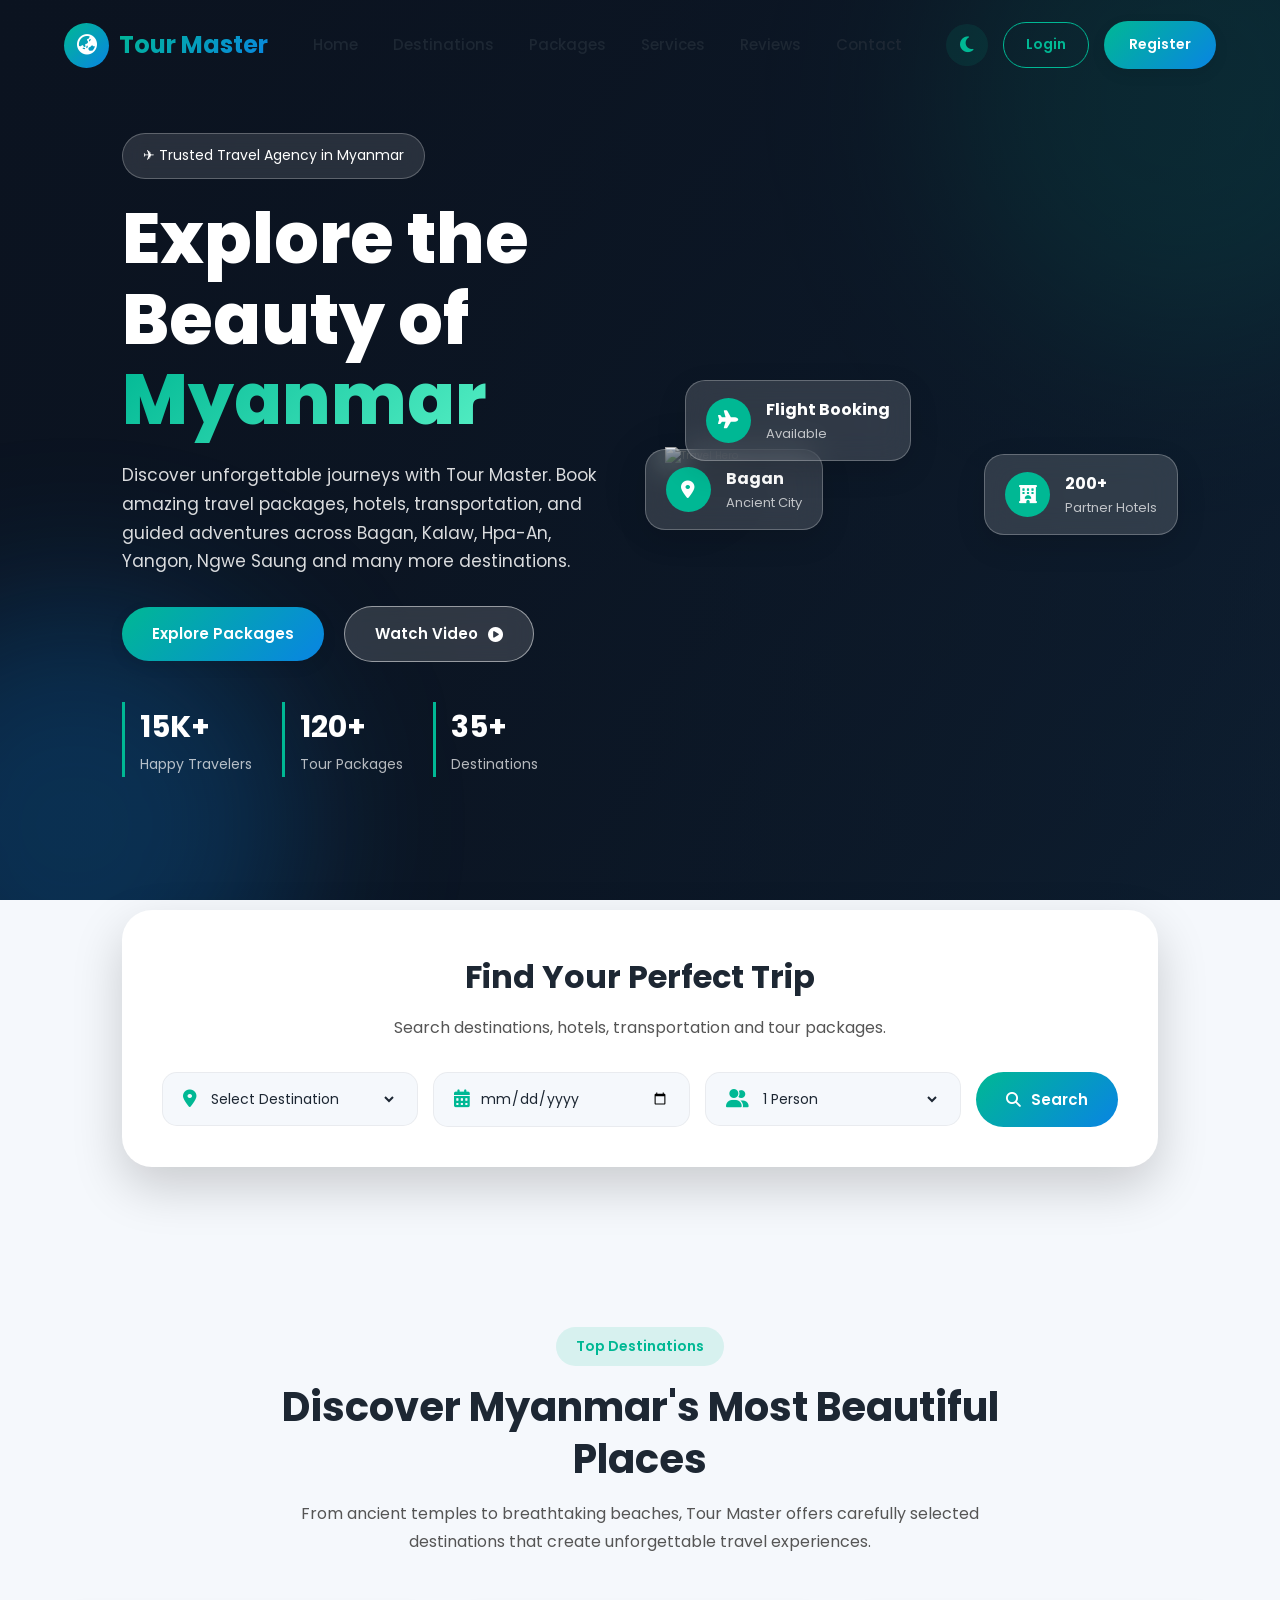
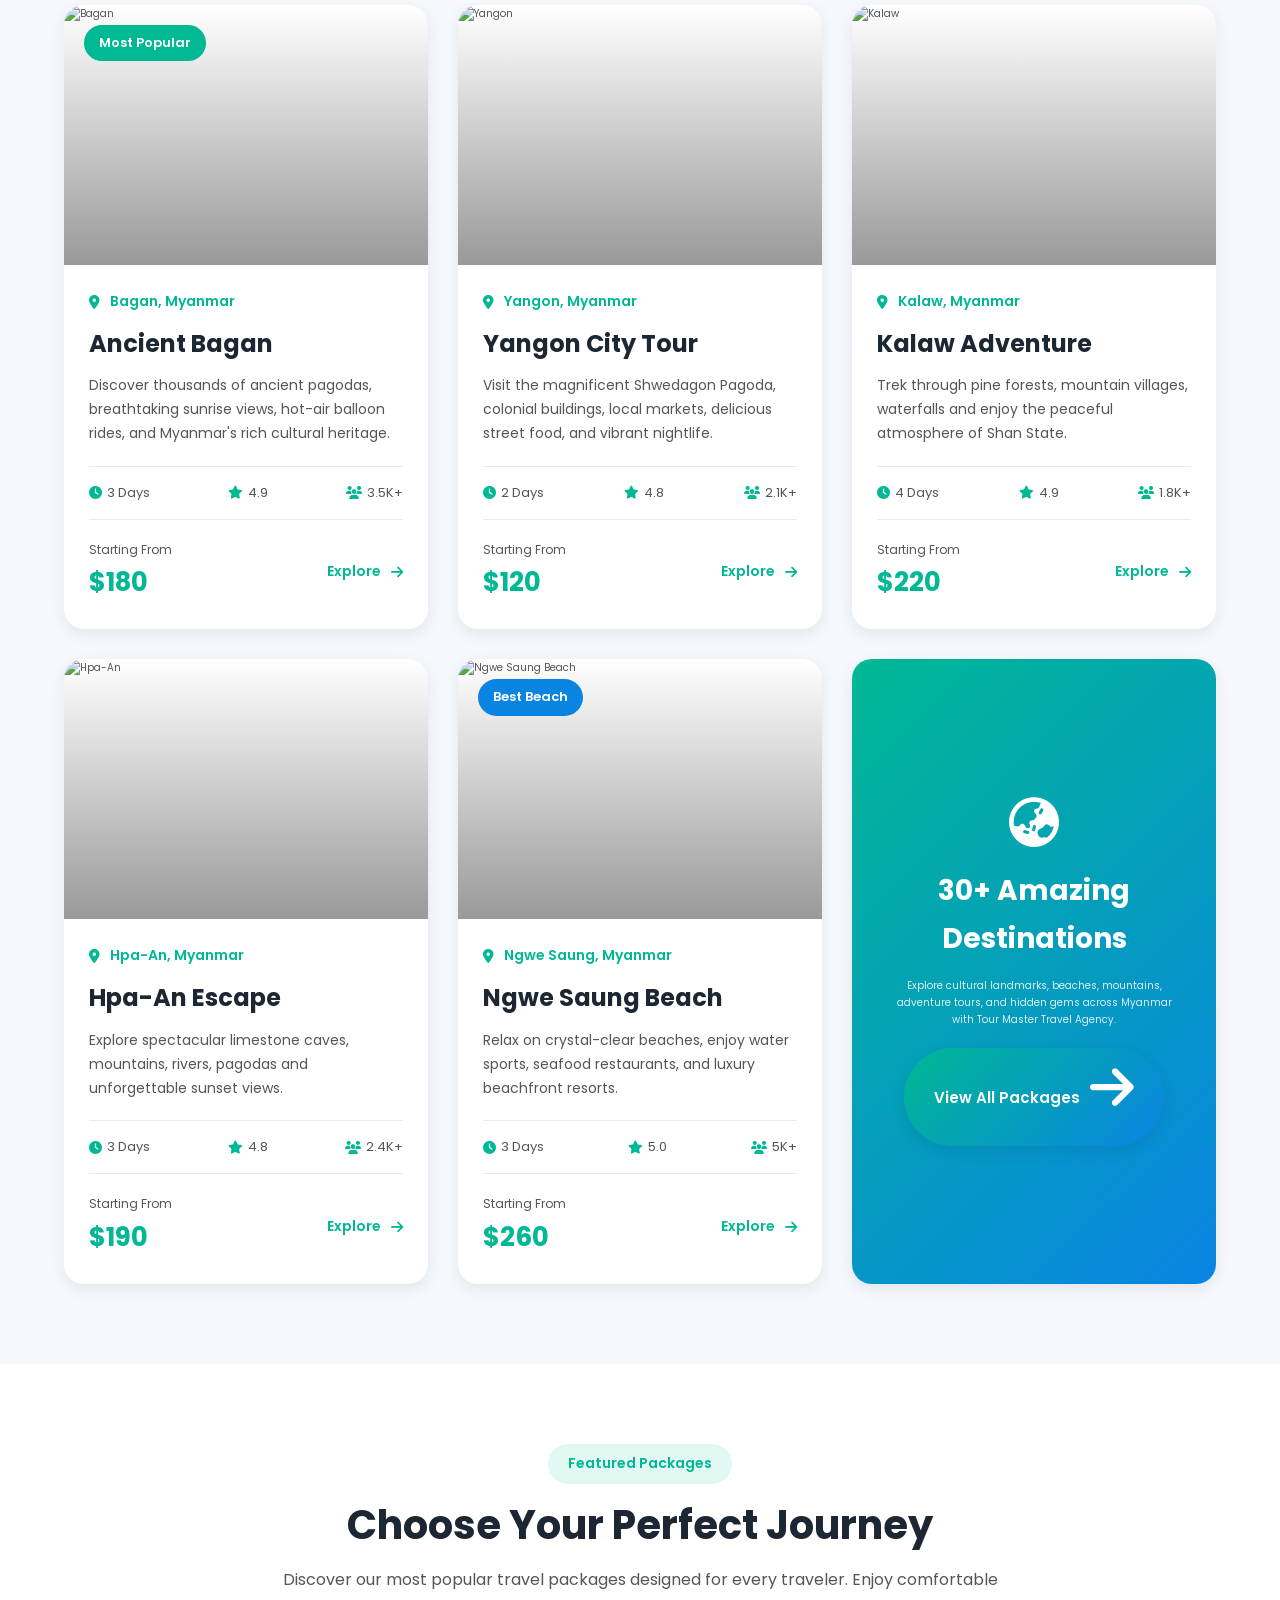
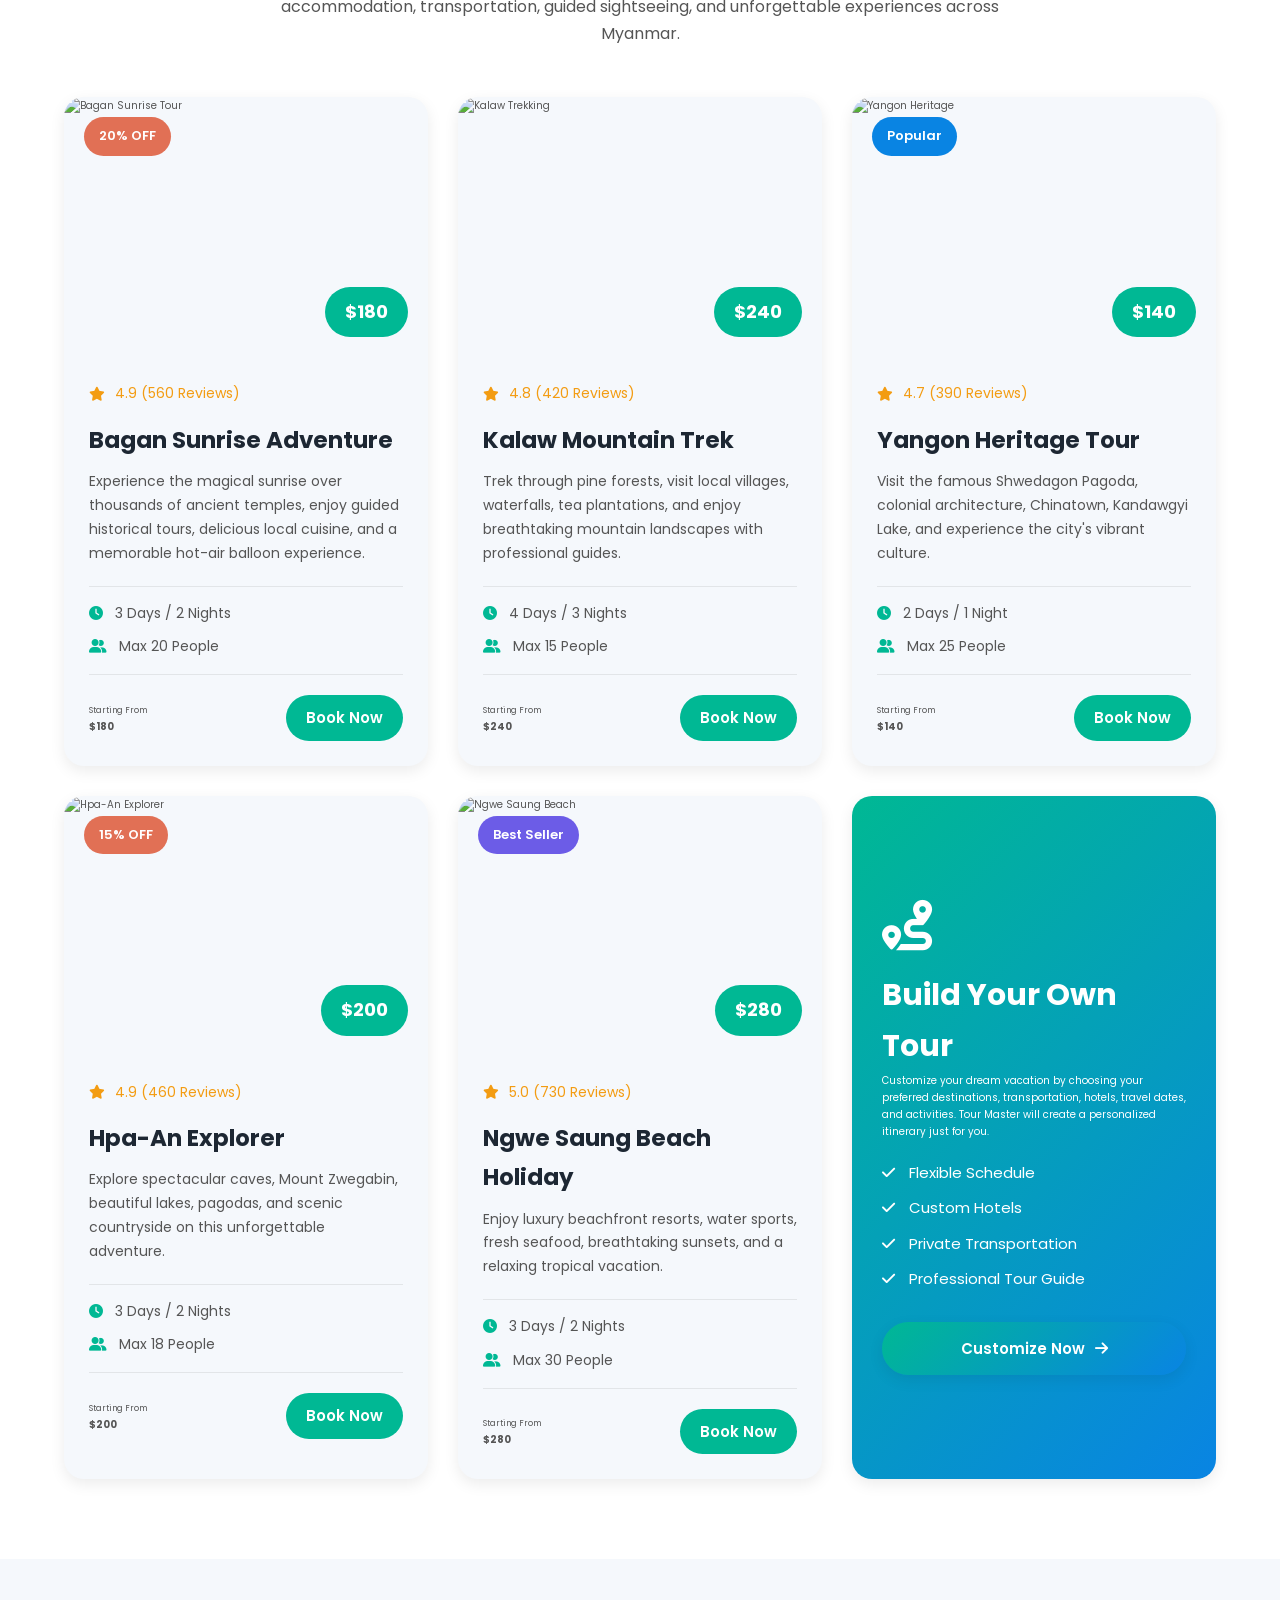
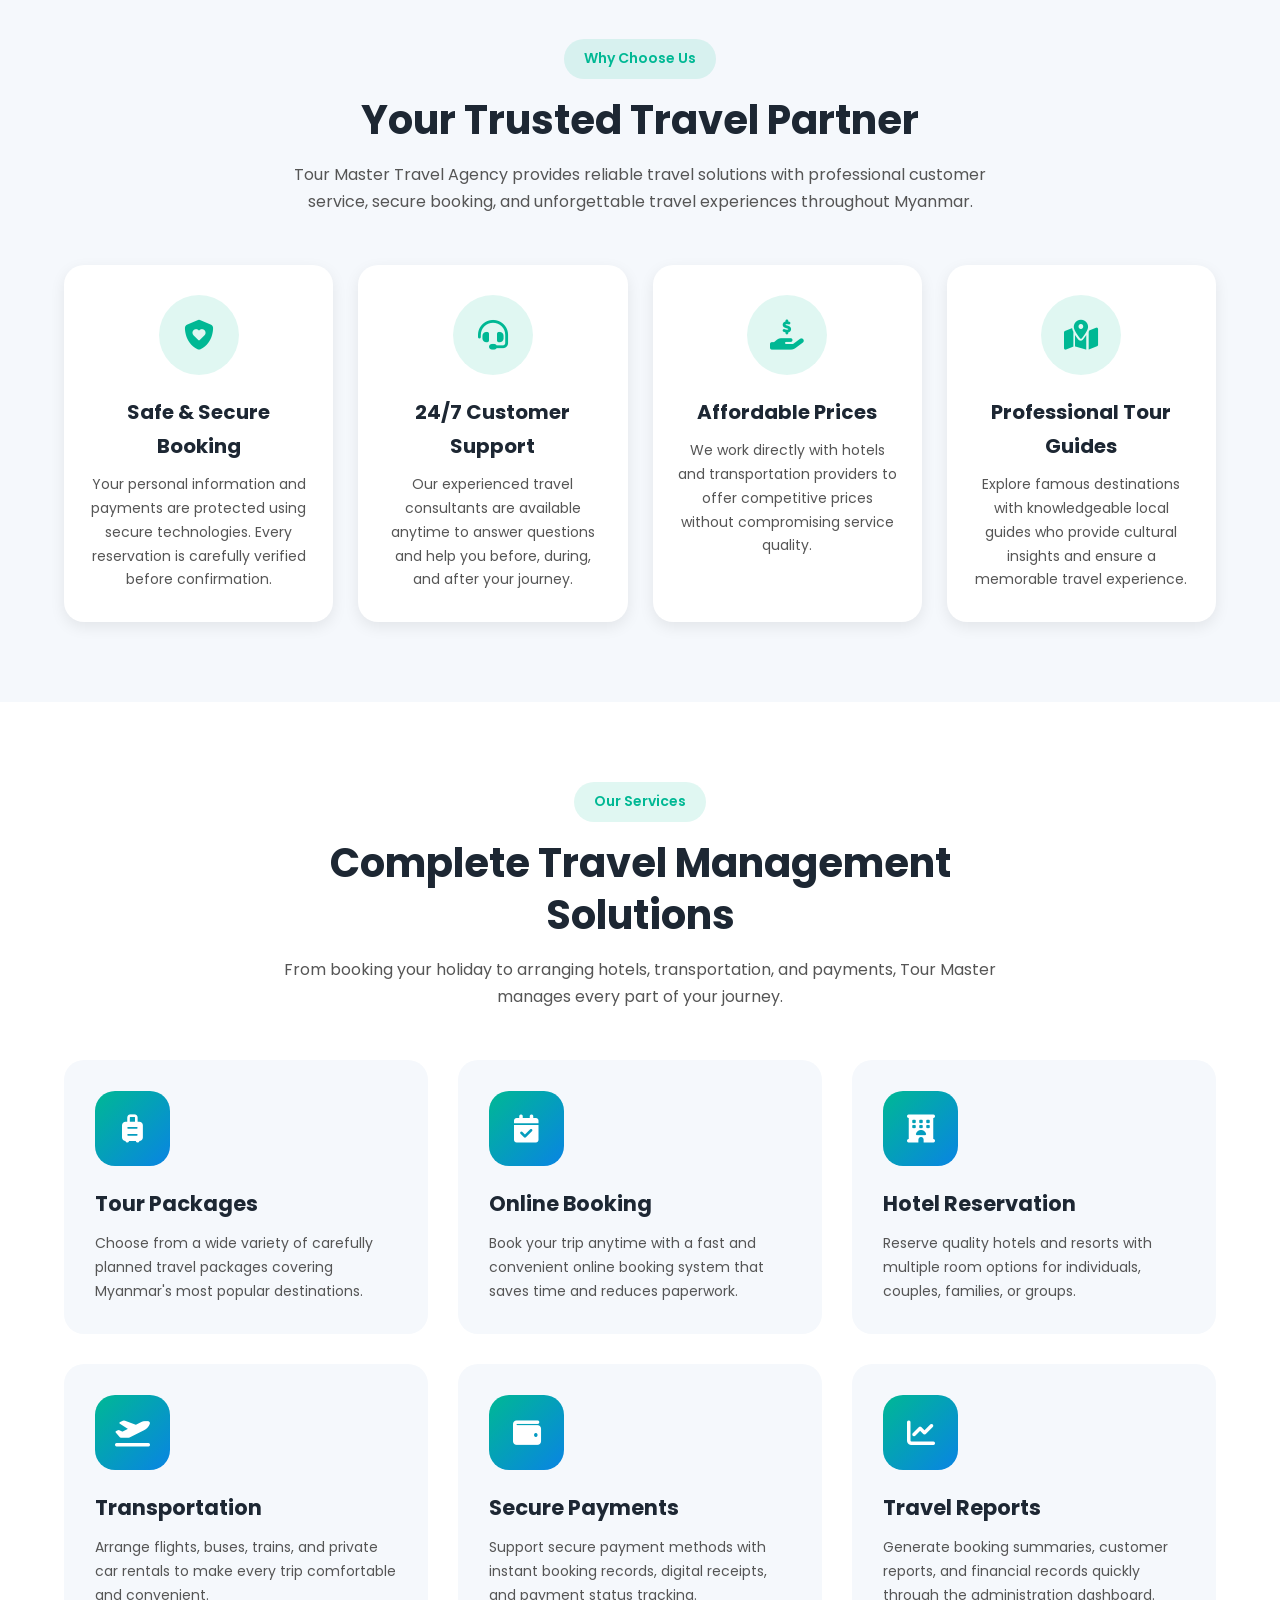
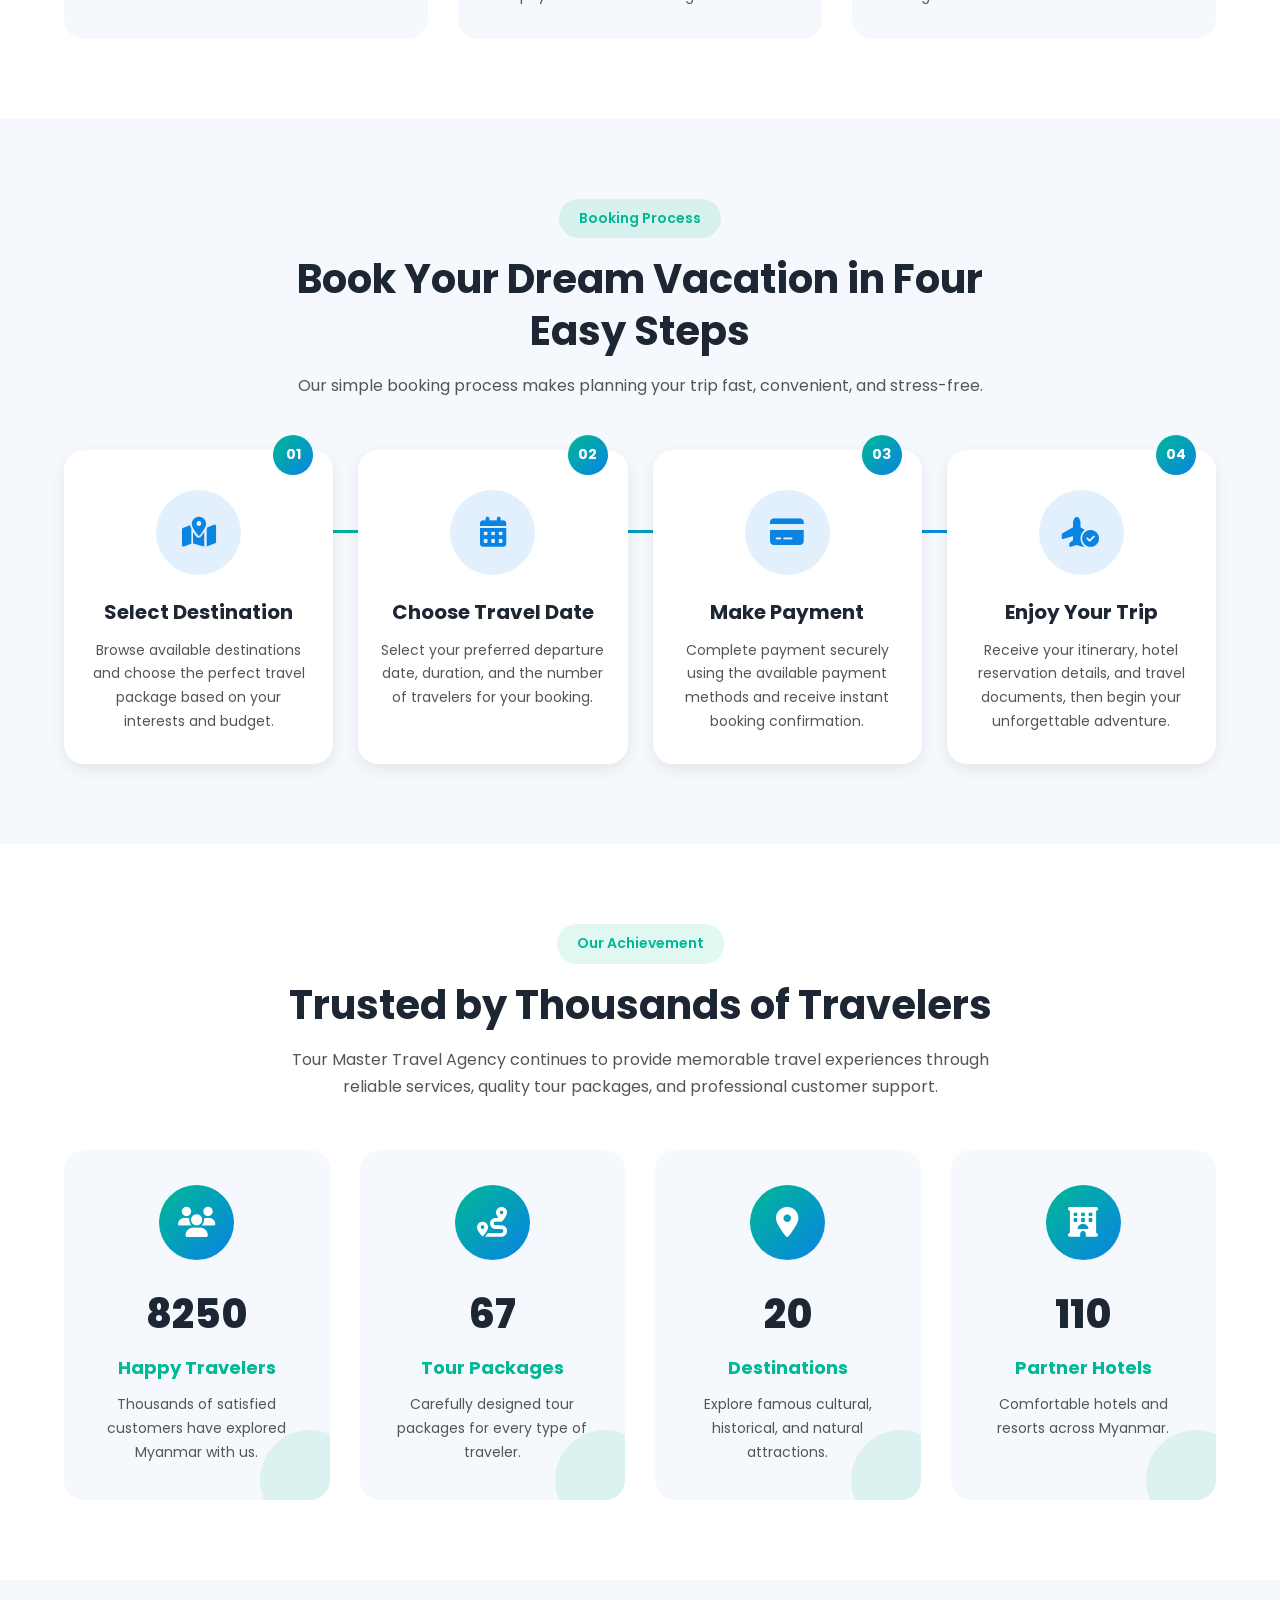
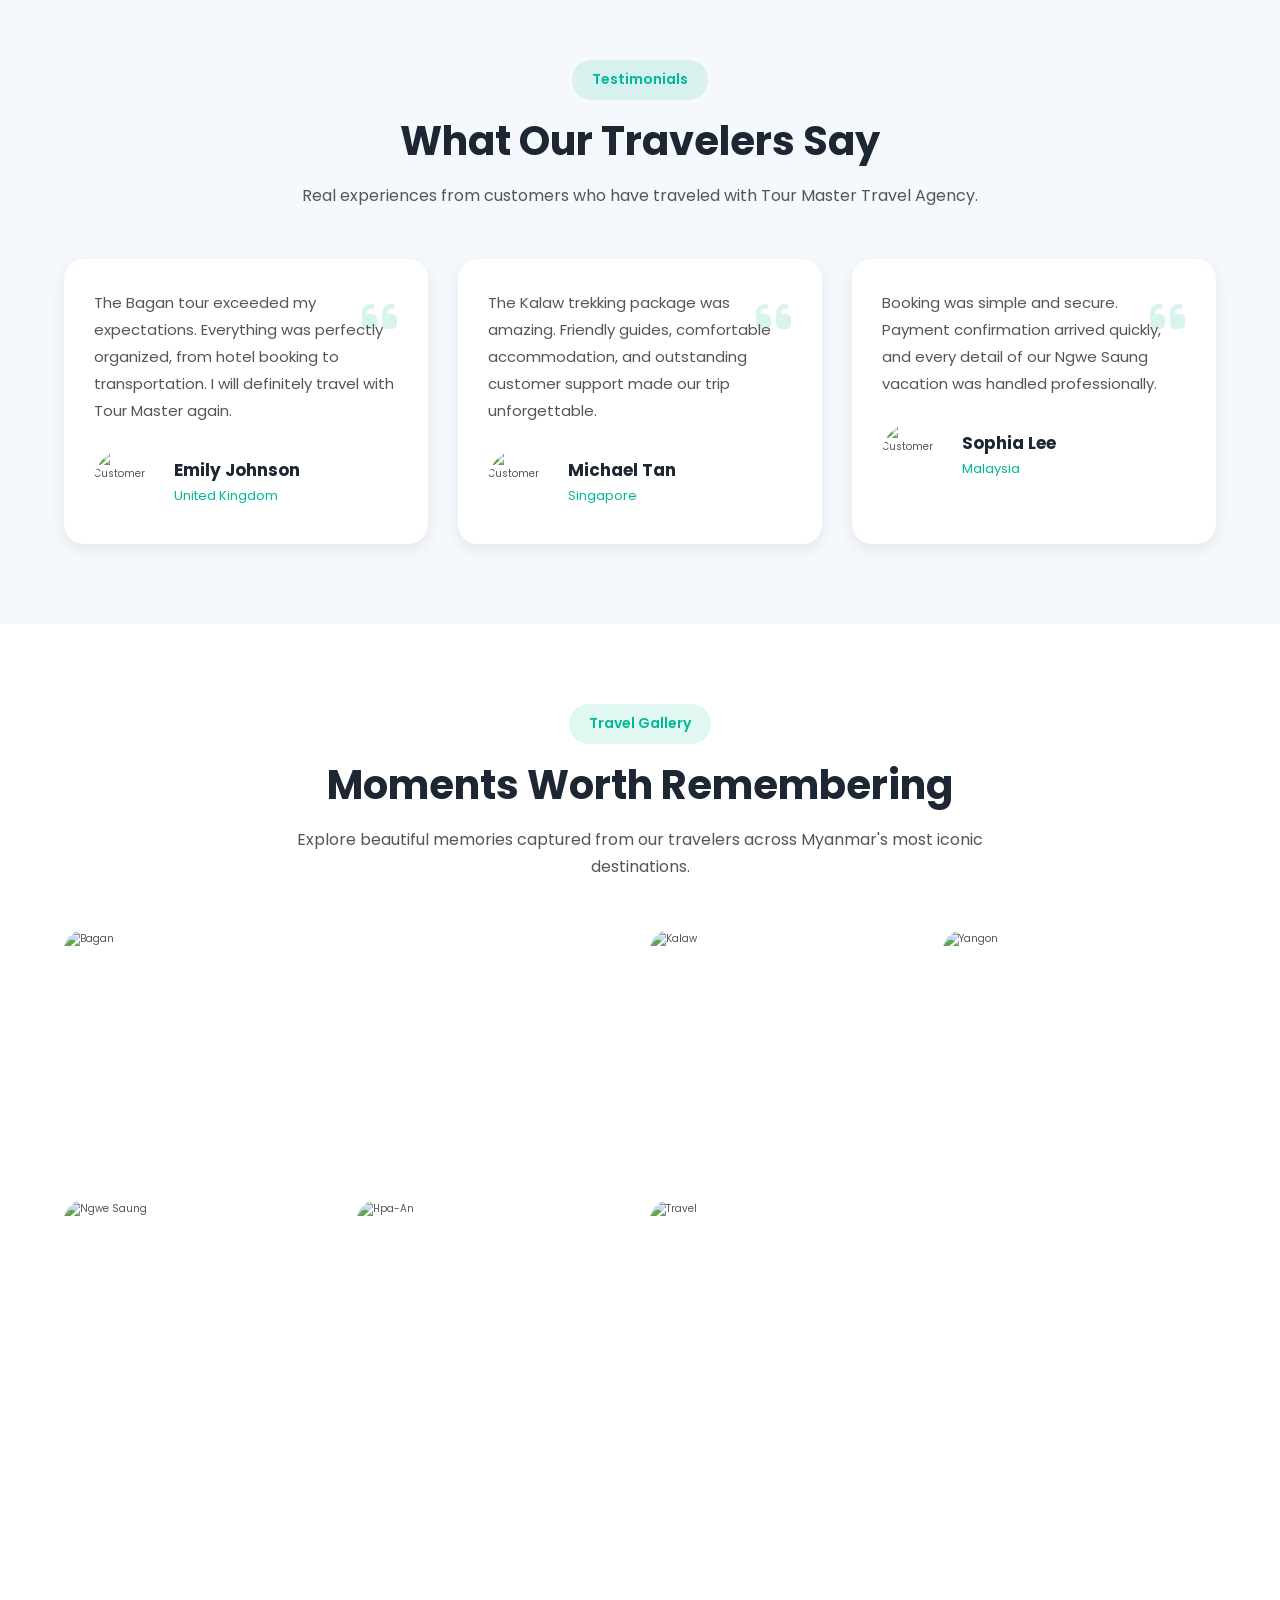
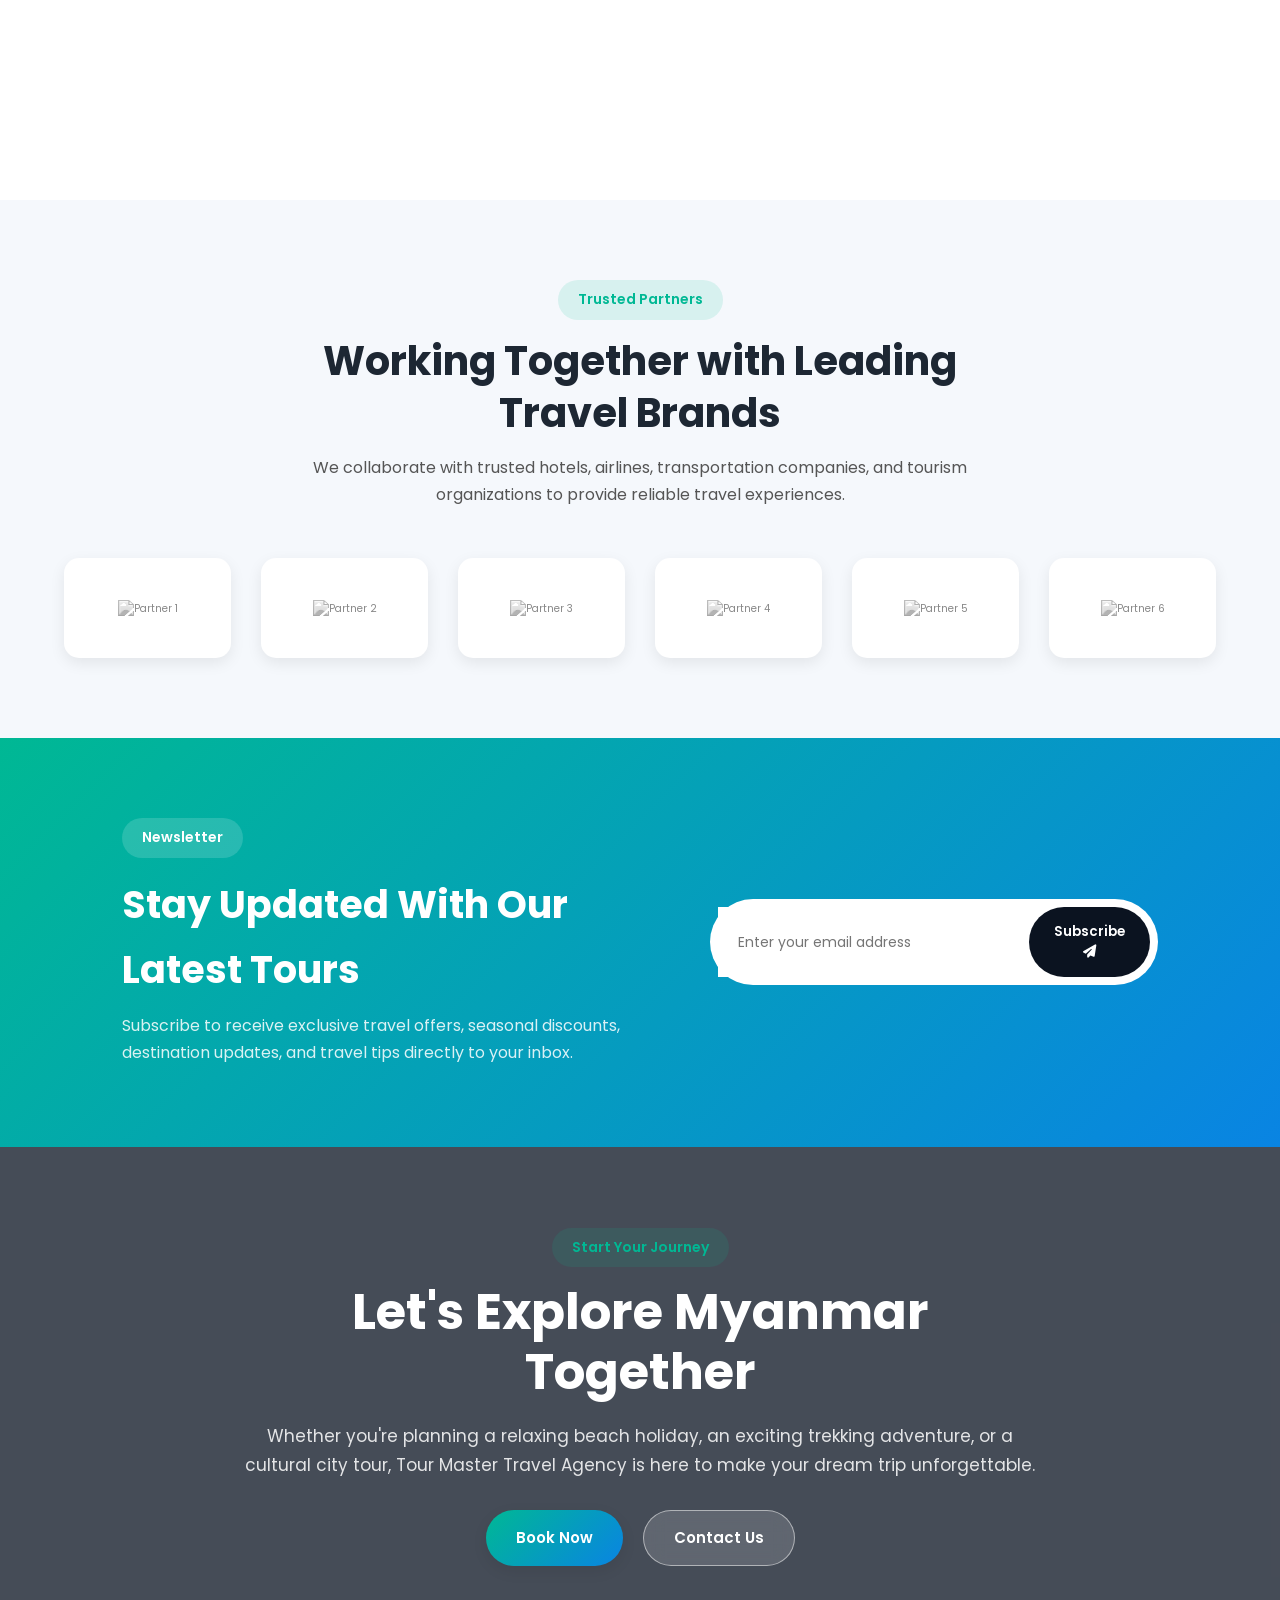
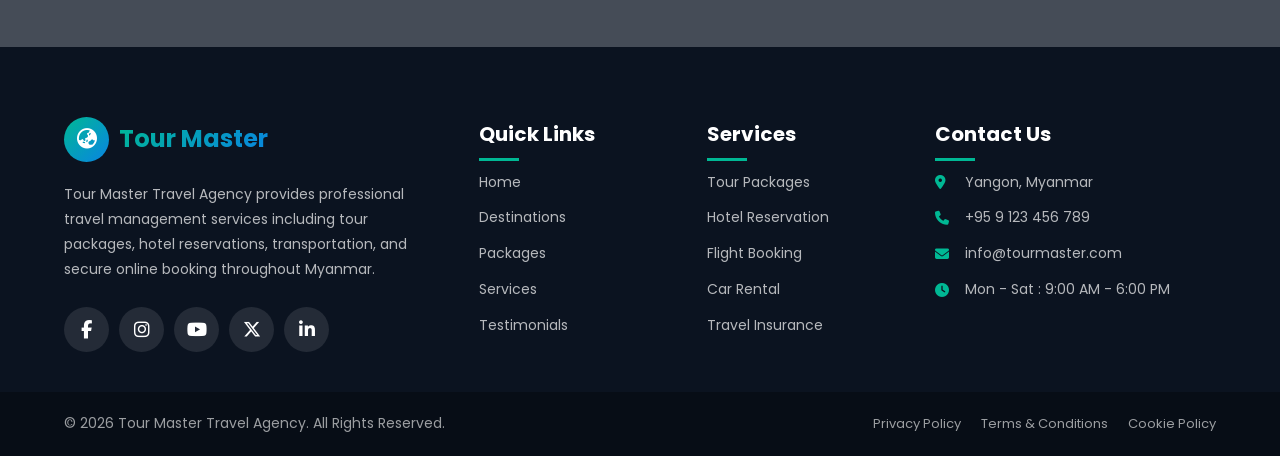
==== index.html @ c8a05a39 "create home page" ====
<!DOCTYPE html>
<html lang="en">
<head>
    <!-- =====================================================
        Tour Master Travel Agency
        Professional Travel Management System
        Author : Your Name
    ====================================================== -->

    <meta charset="UTF-8">
    <meta name="viewport" content="width=device-width, initial-scale=1.0">

    <title>Tour Master | Explore Myanmar Like Never Before</title>

    <!-- SEO -->
    <meta name="description"
        content="Tour Master Travel Agency helps you discover beautiful destinations across Myanmar. Book tour packages, hotels, transportation and travel with confidence.">

    <meta name="keywords"
        content="Myanmar Travel, Tour Master, Bagan Tour, Kalaw, Ngwe Saung, Yangon, Hpa-An">

    <!-- Google Font -->
    <link rel="preconnect" href="https://fonts.googleapis.com">
    <link rel="preconnect" href="https://fonts.gstatic.com" crossorigin>

    <link href="https://fonts.googleapis.com/css2?family=Poppins:wght@300;400;500;600;700;800&display=swap"
        rel="stylesheet">

    <!-- Font Awesome -->
    <link rel="stylesheet"
        href="https://cdnjs.cloudflare.com/ajax/libs/font-awesome/6.7.1/css/all.min.css">

    <!-- CSS -->
    <link rel="stylesheet" href="style.css">

</head>

<body>

<!-- ==========================
        PRELOADER
=========================== -->

<div id="preloader">
    <div class="loader"></div>
</div>

<!-- ==========================
        BACK TO TOP
=========================== -->

<button id="topBtn">
    <i class="fa-solid fa-arrow-up"></i>
</button>

<!-- ==========================
        HEADER
=========================== -->

<header>

    <nav class="navbar">

        <div class="logo">

            <i class="fa-solid fa-earth-asia"></i>

            <span>Tour Master</span>

        </div>

        <ul class="nav-links">

            <li><a href="#">Home</a></li>

            <li><a href="#destinations">Destinations</a></li>

            <li><a href="#packages">Packages</a></li>

            <li><a href="#services">Services</a></li>

            <li><a href="#reviews">Reviews</a></li>

            <li><a href="#contact">Contact</a></li>

        </ul>

        <div class="nav-right">

            <button id="themeToggle">
                <i class="fa-solid fa-moon"></i>
            </button>

            <a href="#" class="login-btn">
                Login
            </a>

            <a href="#" class="register-btn">
                Register
            </a>

            <div class="menu-btn">
                <i class="fa-solid fa-bars"></i>
            </div>

        </div>

    </nav>

</header>

<!-- ==========================
        HERO SECTION
=========================== -->

<section class="hero">

    <!-- Background Overlay -->
    <div class="hero-overlay"></div>

    <div class="hero-container">

        <!-- Left Side -->
        <div class="hero-content">

            <span class="hero-tag">
                ✈ Trusted Travel Agency in Myanmar
            </span>

            <h1>

                Explore the Beauty of
                <span>Myanmar</span>

            </h1>

            <p>

                Discover unforgettable journeys with Tour Master.

                Book amazing travel packages, hotels,
                transportation, and guided adventures across
                Bagan, Kalaw, Hpa-An, Yangon,
                Ngwe Saung and many more destinations.

            </p>

            <div class="hero-buttons">

                <a href="#packages" class="primary-btn">

                    Explore Packages

                </a>

                <a href="#" class="secondary-btn">

                    Watch Video

                    <i class="fa-solid fa-circle-play"></i>

                </a>

            </div>

            <!-- Quick Statistics -->

            <div class="hero-stats">

                <div class="stat">

                    <h2>15K+</h2>

                    <span>Happy Travelers</span>

                </div>

                <div class="stat">

                    <h2>120+</h2>

                    <span>Tour Packages</span>

                </div>

                <div class="stat">

                    <h2>35+</h2>

                    <span>Destinations</span>

                </div>

            </div>

        </div>

        <!-- Right Side -->

        <div class="hero-image">

            <img src="images/hero.png"
                alt="Travel Hero">

            <div class="floating-card card1">

                <i class="fa-solid fa-location-dot"></i>

                <div>

                    <h4>Bagan</h4>

                    <p>Ancient City</p>

                </div>

            </div>

            <div class="floating-card card2">

                <i class="fa-solid fa-hotel"></i>

                <div>

                    <h4>200+</h4>

                    <p>Partner Hotels</p>

                </div>

            </div>

            <div class="floating-card card3">

                <i class="fa-solid fa-plane"></i>

                <div>

                    <h4>Flight Booking</h4>

                    <p>Available</p>

                </div>

            </div>

        </div>

    </div>

</section>

<!-- ==========================
      QUICK SEARCH
=========================== -->

<section class="search-section">

    <div class="search-container">

        <h2>

            Find Your Perfect Trip

        </h2>

        <p>

            Search destinations, hotels,
            transportation and tour packages.

        </p>

        <form class="search-form">

            <div class="search-box">

                <i class="fa-solid fa-location-dot"></i>

                <select>

                    <option selected>
                        Select Destination
                    </option>

                    <option>Bagan</option>

                    <option>Yangon</option>

                    <option>Kalaw</option>

                    <option>Hpa-An</option>

                    <option>Ngwe Saung</option>

                </select>

            </div>

            <div class="search-box">

                <i class="fa-solid fa-calendar-days"></i>

                <input type="date">

            </div>

            <div class="search-box">

                <i class="fa-solid fa-user-group"></i>

                <select>

                    <option>1 Person</option>

                    <option>2 Persons</option>

                    <option>3 Persons</option>

                    <option>4 Persons</option>

                    <option>5+ Persons</option>

                </select>

            </div>

            <button>

                <i class="fa-solid fa-magnifying-glass"></i>

                Search

            </button>

        </form>

    </div>

</section>

<!-- ============================================================
        END OF PART 1A

        NEXT:
        PART 1B
        - Popular Destinations
        - Destination Cards
        - Image Gallery
=============================================================== -->
<!-- ==========================================================
                    POPULAR DESTINATIONS
=========================================================== -->

<section class="destinations section" id="destinations">

    <div class="section-header">

        <span class="section-tag">
            Top Destinations
        </span>

        <h2>
            Discover Myanmar's Most Beautiful Places
        </h2>

        <p>
            From ancient temples to breathtaking beaches,
            Tour Master offers carefully selected destinations
            that create unforgettable travel experiences.
        </p>

    </div>

    <div class="destination-grid">

        <!-- ================= CARD 1 ================= -->

        <article class="destination-card">

            <div class="destination-image">

                <img src="images/bagan.jpg" alt="Bagan">

                <span class="destination-badge">
                    Most Popular
                </span>

            </div>

            <div class="destination-content">

                <div class="destination-location">

                    <i class="fa-solid fa-location-dot"></i>

                    Bagan, Myanmar

                </div>

                <h3>Ancient Bagan</h3>

                <p>
                    Discover thousands of ancient pagodas,
                    breathtaking sunrise views, hot-air balloon
                    rides, and Myanmar's rich cultural heritage.
                </p>

                <div class="destination-info">

                    <span>
                        <i class="fa-solid fa-clock"></i>
                        3 Days
                    </span>

                    <span>
                        <i class="fa-solid fa-star"></i>
                        4.9
                    </span>

                    <span>
                        <i class="fa-solid fa-users"></i>
                        3.5K+
                    </span>

                </div>

                <div class="destination-footer">

                    <div class="price">

                        <small>Starting From</small>

                        <h4>$180</h4>

                    </div>

                    <a href="#" class="card-btn">

                        Explore

                        <i class="fa-solid fa-arrow-right"></i>

                    </a>

                </div>

            </div>

        </article>

        <!-- ================= CARD 2 ================= -->

        <article class="destination-card">

            <div class="destination-image">

                <img src="images/yangon.jpg" alt="Yangon">

            </div>

            <div class="destination-content">

                <div class="destination-location">

                    <i class="fa-solid fa-location-dot"></i>

                    Yangon, Myanmar

                </div>

                <h3>Yangon City Tour</h3>

                <p>
                    Visit the magnificent Shwedagon Pagoda,
                    colonial buildings, local markets,
                    delicious street food, and vibrant nightlife.
                </p>

                <div class="destination-info">

                    <span>

                        <i class="fa-solid fa-clock"></i>

                        2 Days

                    </span>

                    <span>

                        <i class="fa-solid fa-star"></i>

                        4.8

                    </span>

                    <span>

                        <i class="fa-solid fa-users"></i>

                        2.1K+

                    </span>

                </div>

                <div class="destination-footer">

                    <div class="price">

                        <small>Starting From</small>

                        <h4>$120</h4>

                    </div>

                    <a href="#" class="card-btn">

                        Explore

                        <i class="fa-solid fa-arrow-right"></i>

                    </a>

                </div>

            </div>

        </article>

        <!-- ================= CARD 3 ================= -->

        <article class="destination-card">

            <div class="destination-image">

                <img src="images/kalaw.jpg" alt="Kalaw">

            </div>

            <div class="destination-content">

                <div class="destination-location">

                    <i class="fa-solid fa-location-dot"></i>

                    Kalaw, Myanmar

                </div>

                <h3>Kalaw Adventure</h3>

                <p>
                    Trek through pine forests,
                    mountain villages,
                    waterfalls and enjoy the peaceful
                    atmosphere of Shan State.
                </p>

                <div class="destination-info">

                    <span>

                        <i class="fa-solid fa-clock"></i>

                        4 Days

                    </span>

                    <span>

                        <i class="fa-solid fa-star"></i>

                        4.9

                    </span>

                    <span>

                        <i class="fa-solid fa-users"></i>

                        1.8K+

                    </span>

                </div>

                <div class="destination-footer">

                    <div class="price">

                        <small>Starting From</small>

                        <h4>$220</h4>

                    </div>

                    <a href="#" class="card-btn">

                        Explore

                        <i class="fa-solid fa-arrow-right"></i>

                    </a>

                </div>

            </div>

        </article>

        <!-- ================= CARD 4 ================= -->

        <article class="destination-card">

            <div class="destination-image">

                <img src="images/hpaan.jpg" alt="Hpa-An">

            </div>

            <div class="destination-content">

                <div class="destination-location">

                    <i class="fa-solid fa-location-dot"></i>

                    Hpa-An, Myanmar

                </div>

                <h3>Hpa-An Escape</h3>

                <p>
                    Explore spectacular limestone caves,
                    mountains, rivers,
                    pagodas and unforgettable sunset views.
                </p>

                <div class="destination-info">

                    <span>

                        <i class="fa-solid fa-clock"></i>

                        3 Days

                    </span>

                    <span>

                        <i class="fa-solid fa-star"></i>

                        4.8

                    </span>

                    <span>

                        <i class="fa-solid fa-users"></i>

                        2.4K+

                    </span>

                </div>

                <div class="destination-footer">

                    <div class="price">

                        <small>Starting From</small>

                        <h4>$190</h4>

                    </div>

                    <a href="#" class="card-btn">

                        Explore

                        <i class="fa-solid fa-arrow-right"></i>

                    </a>

                </div>

            </div>

        </article>

        <!-- ================= CARD 5 ================= -->

        <article class="destination-card">

            <div class="destination-image">

                <img src="images/ngwesaung.jpg"
                     alt="Ngwe Saung Beach">

                <span class="destination-badge beach">

                    Best Beach

                </span>

            </div>

            <div class="destination-content">

                <div class="destination-location">

                    <i class="fa-solid fa-location-dot"></i>

                    Ngwe Saung, Myanmar

                </div>

                <h3>Ngwe Saung Beach</h3>

                <p>
                    Relax on crystal-clear beaches,
                    enjoy water sports,
                    seafood restaurants,
                    and luxury beachfront resorts.
                </p>

                <div class="destination-info">

                    <span>

                        <i class="fa-solid fa-clock"></i>

                        3 Days

                    </span>

                    <span>

                        <i class="fa-solid fa-star"></i>

                        5.0

                    </span>

                    <span>

                        <i class="fa-solid fa-users"></i>

                        5K+

                    </span>

                </div>

                <div class="destination-footer">

                    <div class="price">

                        <small>Starting From</small>

                        <h4>$260</h4>

                    </div>

                    <a href="#" class="card-btn">

                        Explore

                        <i class="fa-solid fa-arrow-right"></i>

                    </a>

                </div>

            </div>

        </article>

        <!-- ================= CARD 6 ================= -->

        <article class="destination-card special-card">

            <div class="special-content">

                <i class="fa-solid fa-earth-asia"></i>

                <h3>
                    30+ Amazing Destinations
                </h3>

                <p>
                    Explore cultural landmarks,
                    beaches,
                    mountains,
                    adventure tours,
                    and hidden gems across Myanmar with
                    Tour Master Travel Agency.
                </p>

                <a href="#packages" class="primary-btn">

                    View All Packages

                    <i class="fa-solid fa-arrow-right"></i>

                </a>

            </div>

        </article>

    </div>

</section>

<!-- ==========================================================
                    END OF PART 1B

NEXT:
Part 1C
✔ Featured Tour Packages
✔ Premium Package Cards
✔ Price Tags
✔ Booking Buttons
✔ Ratings
✔ Discount Badges
✔ Hover Effects
=========================================================== -->
<!-- ==========================================================
                    FEATURED TOUR PACKAGES
=========================================================== -->

<section class="packages section" id="packages">

    <div class="section-header">

        <span class="section-tag">
            Featured Packages
        </span>

        <h2>
            Choose Your Perfect Journey
        </h2>

        <p>
            Discover our most popular travel packages designed for every traveler.
            Enjoy comfortable accommodation, transportation, guided sightseeing,
            and unforgettable experiences across Myanmar.
        </p>

    </div>

    <div class="package-grid">

        <!-- ================= PACKAGE 1 ================= -->

        <article class="package-card">

            <div class="package-image">

                <img src="images/package-bagan.jpg"
                     alt="Bagan Sunrise Tour">

                <span class="discount">
                    20% OFF
                </span>

                <span class="price-tag">
                    $180
                </span>

            </div>

            <div class="package-content">

                <div class="package-rating">

                    <i class="fa-solid fa-star"></i>
                    <span>4.9 (560 Reviews)</span>

                </div>

                <h3>Bagan Sunrise Adventure</h3>

                <p>
                    Experience the magical sunrise over thousands of ancient
                    temples, enjoy guided historical tours, delicious local
                    cuisine, and a memorable hot-air balloon experience.
                </p>

                <div class="package-info">

                    <span>
                        <i class="fa-solid fa-clock"></i>
                        3 Days / 2 Nights
                    </span>

                    <span>
                        <i class="fa-solid fa-user-group"></i>
                        Max 20 People
                    </span>

                </div>

                <div class="package-footer">

                    <div>

                        <small>Starting From</small>
                        <h4>$180</h4>

                    </div>

                    <a href="#" class="book-btn">
                        Book Now
                    </a>

                </div>

            </div>

        </article>

        <!-- ================= PACKAGE 2 ================= -->

        <article class="package-card">

            <div class="package-image">

                <img src="images/package-kalaw.jpg"
                     alt="Kalaw Trekking">

                <span class="price-tag">
                    $240
                </span>

            </div>

            <div class="package-content">

                <div class="package-rating">

                    <i class="fa-solid fa-star"></i>
                    <span>4.8 (420 Reviews)</span>

                </div>

                <h3>Kalaw Mountain Trek</h3>

                <p>
                    Trek through pine forests, visit local villages,
                    waterfalls, tea plantations, and enjoy breathtaking
                    mountain landscapes with professional guides.
                </p>

                <div class="package-info">

                    <span>

                        <i class="fa-solid fa-clock"></i>

                        4 Days / 3 Nights

                    </span>

                    <span>

                        <i class="fa-solid fa-user-group"></i>

                        Max 15 People

                    </span>

                </div>

                <div class="package-footer">

                    <div>

                        <small>Starting From</small>
                        <h4>$240</h4>

                    </div>

                    <a href="#" class="book-btn">

                        Book Now

                    </a>

                </div>

            </div>

        </article>

        <!-- ================= PACKAGE 3 ================= -->

        <article class="package-card">

            <div class="package-image">

                <img src="images/package-yangon.jpg"
                     alt="Yangon Heritage">

                <span class="popular">
                    Popular
                </span>

                <span class="price-tag">
                    $140
                </span>

            </div>

            <div class="package-content">

                <div class="package-rating">

                    <i class="fa-solid fa-star"></i>
                    <span>4.7 (390 Reviews)</span>

                </div>

                <h3>Yangon Heritage Tour</h3>

                <p>
                    Visit the famous Shwedagon Pagoda,
                    colonial architecture, Chinatown,
                    Kandawgyi Lake, and experience the city's
                    vibrant culture.
                </p>

                <div class="package-info">

                    <span>

                        <i class="fa-solid fa-clock"></i>

                        2 Days / 1 Night

                    </span>

                    <span>

                        <i class="fa-solid fa-user-group"></i>

                        Max 25 People

                    </span>

                </div>

                <div class="package-footer">

                    <div>

                        <small>Starting From</small>
                        <h4>$140</h4>

                    </div>

                    <a href="#" class="book-btn">

                        Book Now

                    </a>

                </div>

            </div>

        </article>

        <!-- ================= PACKAGE 4 ================= -->

        <article class="package-card">

            <div class="package-image">

                <img src="images/package-hpaan.jpg"
                     alt="Hpa-An Explorer">

                <span class="discount">
                    15% OFF
                </span>

                <span class="price-tag">
                    $200
                </span>

            </div>

            <div class="package-content">

                <div class="package-rating">

                    <i class="fa-solid fa-star"></i>
                    <span>4.9 (460 Reviews)</span>

                </div>

                <h3>Hpa-An Explorer</h3>

                <p>
                    Explore spectacular caves,
                    Mount Zwegabin,
                    beautiful lakes,
                    pagodas,
                    and scenic countryside
                    on this unforgettable adventure.
                </p>

                <div class="package-info">

                    <span>

                        <i class="fa-solid fa-clock"></i>

                        3 Days / 2 Nights

                    </span>

                    <span>

                        <i class="fa-solid fa-user-group"></i>

                        Max 18 People

                    </span>

                </div>

                <div class="package-footer">

                    <div>

                        <small>Starting From</small>
                        <h4>$200</h4>

                    </div>

                    <a href="#" class="book-btn">

                        Book Now

                    </a>

                </div>

            </div>

        </article>

        <!-- ================= PACKAGE 5 ================= -->

        <article class="package-card">

            <div class="package-image">

                <img src="images/package-ngwesaung.jpg"
                     alt="Ngwe Saung Beach">

                <span class="best">
                    Best Seller
                </span>

                <span class="price-tag">
                    $280
                </span>

            </div>

            <div class="package-content">

                <div class="package-rating">

                    <i class="fa-solid fa-star"></i>
                    <span>5.0 (730 Reviews)</span>

                </div>

                <h3>Ngwe Saung Beach Holiday</h3>

                <p>
                    Enjoy luxury beachfront resorts,
                    water sports,
                    fresh seafood,
                    breathtaking sunsets,
                    and a relaxing tropical vacation.
                </p>

                <div class="package-info">

                    <span>

                        <i class="fa-solid fa-clock"></i>

                        3 Days / 2 Nights

                    </span>

                    <span>

                        <i class="fa-solid fa-user-group"></i>

                        Max 30 People

                    </span>

                </div>

                <div class="package-footer">

                    <div>

                        <small>Starting From</small>
                        <h4>$280</h4>

                    </div>

                    <a href="#" class="book-btn">

                        Book Now

                    </a>

                </div>

            </div>

        </article>

        <!-- ================= PACKAGE 6 ================= -->

        <article class="package-card featured-package">

            <div class="featured-content">

                <i class="fa-solid fa-route"></i>

                <h3>
                    Build Your Own Tour
                </h3>

                <p>
                    Customize your dream vacation by choosing your preferred
                    destinations, transportation, hotels, travel dates,
                    and activities. Tour Master will create a personalized
                    itinerary just for you.
                </p>

                <ul class="feature-list">

                    <li>
                        <i class="fa-solid fa-check"></i>
                        Flexible Schedule
                    </li>

                    <li>
                        <i class="fa-solid fa-check"></i>
                        Custom Hotels
                    </li>

                    <li>
                        <i class="fa-solid fa-check"></i>
                        Private Transportation
                    </li>

                    <li>
                        <i class="fa-solid fa-check"></i>
                        Professional Tour Guide
                    </li>

                </ul>

                <a href="#" class="primary-btn">

                    Customize Now

                    <i class="fa-solid fa-arrow-right"></i>

                </a>

            </div>

        </article>

    </div>

</section>

<!-- ==========================================================
                    END OF PART 1C

NEXT:
Part 1D
✔ Why Choose Tour Master
✔ Our Services
✔ Booking Process
✔ Feature Cards
✔ Animated Icons
=========================================================== -->
<!-- ==========================================================
                    WHY CHOOSE TOUR MASTER
=========================================================== -->

<section class="why-us section" id="why-us">

    <div class="section-header">

        <span class="section-tag">
            Why Choose Us
        </span>

        <h2>
            Your Trusted Travel Partner
        </h2>

        <p>
            Tour Master Travel Agency provides reliable travel solutions with
            professional customer service, secure booking, and unforgettable
            travel experiences throughout Myanmar.
        </p>

    </div>

    <div class="why-grid">

        <!-- Card 1 -->

        <div class="why-card">

            <div class="why-icon">
                <i class="fa-solid fa-shield-heart"></i>
            </div>

            <h3>Safe & Secure Booking</h3>

            <p>
                Your personal information and payments are protected using
                secure technologies. Every reservation is carefully verified
                before confirmation.
            </p>

        </div>

        <!-- Card 2 -->

        <div class="why-card">

            <div class="why-icon">
                <i class="fa-solid fa-headset"></i>
            </div>

            <h3>24/7 Customer Support</h3>

            <p>
                Our experienced travel consultants are available anytime to
                answer questions and help you before, during, and after your
                journey.
            </p>

        </div>

        <!-- Card 3 -->

        <div class="why-card">

            <div class="why-icon">
                <i class="fa-solid fa-hand-holding-dollar"></i>
            </div>

            <h3>Affordable Prices</h3>

            <p>
                We work directly with hotels and transportation providers to
                offer competitive prices without compromising service quality.
            </p>

        </div>

        <!-- Card 4 -->

        <div class="why-card">

            <div class="why-icon">
                <i class="fa-solid fa-map-location-dot"></i>
            </div>

            <h3>Professional Tour Guides</h3>

            <p>
                Explore famous destinations with knowledgeable local guides who
                provide cultural insights and ensure a memorable travel
                experience.
            </p>

        </div>

    </div>

</section>

<!-- ==========================================================
                        OUR SERVICES
=========================================================== -->

<section class="services section" id="services">

    <div class="section-header">

        <span class="section-tag">
            Our Services
        </span>

        <h2>
            Complete Travel Management Solutions
        </h2>

        <p>
            From booking your holiday to arranging hotels, transportation,
            and payments, Tour Master manages every part of your journey.
        </p>

    </div>

    <div class="services-grid">

        <!-- Service 1 -->

        <div class="service-card">

            <div class="service-icon">
                <i class="fa-solid fa-suitcase-rolling"></i>
            </div>

            <h3>Tour Packages</h3>

            <p>
                Choose from a wide variety of carefully planned travel packages
                covering Myanmar's most popular destinations.
            </p>

        </div>

        <!-- Service 2 -->

        <div class="service-card">

            <div class="service-icon">
                <i class="fa-solid fa-calendar-check"></i>
            </div>

            <h3>Online Booking</h3>

            <p>
                Book your trip anytime with a fast and convenient online booking
                system that saves time and reduces paperwork.
            </p>

        </div>

        <!-- Service 3 -->

        <div class="service-card">

            <div class="service-icon">
                <i class="fa-solid fa-hotel"></i>
            </div>

            <h3>Hotel Reservation</h3>

            <p>
                Reserve quality hotels and resorts with multiple room options
                for individuals, couples, families, or groups.
            </p>

        </div>

        <!-- Service 4 -->

        <div class="service-card">

            <div class="service-icon">
                <i class="fa-solid fa-plane-departure"></i>
            </div>

            <h3>Transportation</h3>

            <p>
                Arrange flights, buses, trains, and private car rentals to make
                every trip comfortable and convenient.
            </p>

        </div>

        <!-- Service 5 -->

        <div class="service-card">

            <div class="service-icon">
                <i class="fa-solid fa-wallet"></i>
            </div>

            <h3>Secure Payments</h3>

            <p>
                Support secure payment methods with instant booking records,
                digital receipts, and payment status tracking.
            </p>

        </div>

        <!-- Service 6 -->

        <div class="service-card">

            <div class="service-icon">
                <i class="fa-solid fa-chart-line"></i>
            </div>

            <h3>Travel Reports</h3>

            <p>
                Generate booking summaries, customer reports, and financial
                records quickly through the administration dashboard.
            </p>

        </div>

    </div>

</section>

<!-- ==========================================================
                    HOW IT WORKS
=========================================================== -->

<section class="booking-process section">

    <div class="section-header">

        <span class="section-tag">
            Booking Process
        </span>

        <h2>
            Book Your Dream Vacation in Four Easy Steps
        </h2>

        <p>
            Our simple booking process makes planning your trip fast,
            convenient, and stress-free.
        </p>

    </div>

    <div class="process-grid">

        <!-- Step 1 -->

        <div class="process-card">

            <div class="step-number">01</div>

            <div class="process-icon">
                <i class="fa-solid fa-map-location-dot"></i>
            </div>

            <h3>Select Destination</h3>

            <p>
                Browse available destinations and choose the perfect travel
                package based on your interests and budget.
            </p>

        </div>

        <!-- Step 2 -->

        <div class="process-card">

            <div class="step-number">02</div>

            <div class="process-icon">
                <i class="fa-solid fa-calendar-days"></i>
            </div>

            <h3>Choose Travel Date</h3>

            <p>
                Select your preferred departure date, duration, and the number
                of travelers for your booking.
            </p>

        </div>

        <!-- Step 3 -->

        <div class="process-card">

            <div class="step-number">03</div>

            <div class="process-icon">
                <i class="fa-solid fa-credit-card"></i>
            </div>

            <h3>Make Payment</h3>

            <p>
                Complete payment securely using the available payment methods
                and receive instant booking confirmation.
            </p>

        </div>

        <!-- Step 4 -->

        <div class="process-card">

            <div class="step-number">04</div>

            <div class="process-icon">
                <i class="fa-solid fa-plane-circle-check"></i>
            </div>

            <h3>Enjoy Your Trip</h3>

            <p>
                Receive your itinerary, hotel reservation details, and travel
                documents, then begin your unforgettable adventure.
            </p>

        </div>

    </div>

</section>

<!-- ==========================================================
                    END OF PART 1D

NEXT:
Part 1E
✔ Statistics Counter
✔ Customer Testimonials
✔ Travel Gallery
✔ Partner Logos
=========================================================== -->
<!-- ==========================================================
                    COMPANY STATISTICS
=========================================================== -->

<section class="statistics section" id="statistics">

    <div class="section-header">

        <span class="section-tag">
            Our Achievement
        </span>

        <h2>
            Trusted by Thousands of Travelers
        </h2>

        <p>
            Tour Master Travel Agency continues to provide memorable travel
            experiences through reliable services, quality tour packages,
            and professional customer support.
        </p>

    </div>

    <div class="stats-grid">

        <!-- Stat 1 -->

        <div class="stats-card">

            <i class="fa-solid fa-users"></i>

            <h2 class="counter" data-target="15000">
                0
            </h2>

            <h4>Happy Travelers</h4>

            <p>
                Thousands of satisfied customers have explored Myanmar with us.
            </p>

        </div>

        <!-- Stat 2 -->

        <div class="stats-card">

            <i class="fa-solid fa-route"></i>

            <h2 class="counter" data-target="120">
                0
            </h2>

            <h4>Tour Packages</h4>

            <p>
                Carefully designed tour packages for every type of traveler.
            </p>

        </div>

        <!-- Stat 3 -->

        <div class="stats-card">

            <i class="fa-solid fa-location-dot"></i>

            <h2 class="counter" data-target="35">
                0
            </h2>

            <h4>Destinations</h4>

            <p>
                Explore famous cultural, historical, and natural attractions.
            </p>

        </div>

        <!-- Stat 4 -->

        <div class="stats-card">

            <i class="fa-solid fa-hotel"></i>

            <h2 class="counter" data-target="200">
                0
            </h2>

            <h4>Partner Hotels</h4>

            <p>
                Comfortable hotels and resorts across Myanmar.
            </p>

        </div>

    </div>

</section>

<!-- ==========================================================
                    CUSTOMER TESTIMONIALS
=========================================================== -->

<section class="testimonials section" id="reviews">

    <div class="section-header">

        <span class="section-tag">
            Testimonials
        </span>

        <h2>
            What Our Travelers Say
        </h2>

        <p>
            Real experiences from customers who have traveled with
            Tour Master Travel Agency.
        </p>

    </div>

    <div class="testimonial-grid">

        <!-- Testimonial 1 -->

        <article class="testimonial-card">

            <div class="quote-icon">
                <i class="fa-solid fa-quote-left"></i>
            </div>

            <p>
                The Bagan tour exceeded my expectations.
                Everything was perfectly organized, from hotel booking
                to transportation. I will definitely travel with
                Tour Master again.
            </p>

            <div class="testimonial-footer">

                <img src="images/user1.jpg" alt="Customer">

                <div>

                    <h4>Emily Johnson</h4>

                    <span>United Kingdom</span>

                </div>

            </div>

        </article>

        <!-- Testimonial 2 -->

        <article class="testimonial-card">

            <div class="quote-icon">
                <i class="fa-solid fa-quote-left"></i>
            </div>

            <p>
                The Kalaw trekking package was amazing.
                Friendly guides, comfortable accommodation,
                and outstanding customer support made our trip unforgettable.
            </p>

            <div class="testimonial-footer">

                <img src="images/user2.jpg" alt="Customer">

                <div>

                    <h4>Michael Tan</h4>

                    <span>Singapore</span>

                </div>

            </div>

        </article>

        <!-- Testimonial 3 -->

        <article class="testimonial-card">

            <div class="quote-icon">
                <i class="fa-solid fa-quote-left"></i>
            </div>

            <p>
                Booking was simple and secure.
                Payment confirmation arrived quickly,
                and every detail of our Ngwe Saung vacation
                was handled professionally.
            </p>

            <div class="testimonial-footer">

                <img src="images/user3.jpg" alt="Customer">

                <div>

                    <h4>Sophia Lee</h4>

                    <span>Malaysia</span>

                </div>

            </div>

        </article>

    </div>

</section>

<!-- ==========================================================
                    TRAVEL GALLERY
=========================================================== -->

<section class="gallery section" id="gallery">

    <div class="section-header">

        <span class="section-tag">
            Travel Gallery
        </span>

        <h2>
            Moments Worth Remembering
        </h2>

        <p>
            Explore beautiful memories captured from our travelers
            across Myanmar's most iconic destinations.
        </p>

    </div>

    <div class="gallery-grid">

        <div class="gallery-item">
            <img src="images/gallery1.jpg" alt="Bagan">
        </div>

        <div class="gallery-item">
            <img src="images/gallery2.jpg" alt="Kalaw">
        </div>

        <div class="gallery-item">
            <img src="images/gallery3.jpg" alt="Yangon">
        </div>

        <div class="gallery-item">
            <img src="images/gallery4.jpg" alt="Ngwe Saung">
        </div>

        <div class="gallery-item">
            <img src="images/gallery5.jpg" alt="Hpa-An">
        </div>

        <div class="gallery-item">
            <img src="images/gallery6.jpg" alt="Travel">
        </div>

    </div>

</section>

<!-- ==========================================================
                    OUR PARTNERS
=========================================================== -->

<section class="partners section">

    <div class="section-header">

        <span class="section-tag">
            Trusted Partners
        </span>

        <h2>
            Working Together with Leading Travel Brands
        </h2>

        <p>
            We collaborate with trusted hotels, airlines,
            transportation companies, and tourism organizations
            to provide reliable travel experiences.
        </p>

    </div>

    <div class="partner-slider">

        <div class="partner-logo">
            <img src="images/logo1.png" alt="Partner 1">
        </div>

        <div class="partner-logo">
            <img src="images/logo2.png" alt="Partner 2">
        </div>

        <div class="partner-logo">
            <img src="images/logo3.png" alt="Partner 3">
        </div>

        <div class="partner-logo">
            <img src="images/logo4.png" alt="Partner 4">
        </div>

        <div class="partner-logo">
            <img src="images/logo5.png" alt="Partner 5">
        </div>

        <div class="partner-logo">
            <img src="images/logo6.png" alt="Partner 6">
        </div>

    </div>

</section>

<!-- ==========================================================
                    END OF PART 1E

NEXT:
Part 1F (FINAL)
✔ Newsletter
✔ Call-to-Action Banner
✔ Professional Footer
✔ Contact Information
✔ Social Media
✔ Copyright
✔ Closing </body> and </html>
=========================================================== -->
<!-- ==========================================================
                    NEWSLETTER
=========================================================== -->

<section class="newsletter">

    <div class="newsletter-container">

        <div class="newsletter-content">

            <span class="section-tag">
                Newsletter
            </span>

            <h2>
                Stay Updated With Our Latest Tours
            </h2>

            <p>
                Subscribe to receive exclusive travel offers, seasonal
                discounts, destination updates, and travel tips directly
                to your inbox.
            </p>

        </div>

        <form class="newsletter-form">

            <input
                type="email"
                placeholder="Enter your email address"
                required>

            <button type="submit">

                Subscribe

                <i class="fa-solid fa-paper-plane"></i>

            </button>

        </form>

    </div>

</section>

<!-- ==========================================================
                    CALL TO ACTION
=========================================================== -->

<section class="cta">

    <div class="cta-overlay"></div>

    <div class="cta-content">

        <span class="section-tag">
            Start Your Journey
        </span>

        <h2>

            Let's Explore Myanmar Together

        </h2>

        <p>

            Whether you're planning a relaxing beach holiday,
            an exciting trekking adventure, or a cultural city tour,
            Tour Master Travel Agency is here to make your dream trip
            unforgettable.

        </p>

        <div class="cta-buttons">

            <a href="#packages" class="primary-btn">

                Book Now

            </a>

            <a href="#" class="secondary-btn">

                Contact Us

            </a>

        </div>

    </div>

</section>

<!-- ==========================================================
                    FOOTER
=========================================================== -->

<footer class="footer" id="contact">

    <div class="footer-container">

        <!-- Company -->

        <div class="footer-column">

            <div class="logo footer-logo">

                <i class="fa-solid fa-earth-asia"></i>

                <span>Tour Master</span>

            </div>

            <p>

                Tour Master Travel Agency provides professional travel
                management services including tour packages, hotel
                reservations, transportation, and secure online booking
                throughout Myanmar.

            </p>

            <div class="social-links">

                <a href="#">
                    <i class="fab fa-facebook-f"></i>
                </a>

                <a href="#">
                    <i class="fab fa-instagram"></i>
                </a>

                <a href="#">
                    <i class="fab fa-youtube"></i>
                </a>

                <a href="#">
                    <i class="fab fa-x-twitter"></i>
                </a>

                <a href="#">
                    <i class="fab fa-linkedin-in"></i>
                </a>

            </div>

        </div>

        <!-- Quick Links -->

        <div class="footer-column">

            <h3>Quick Links</h3>

            <ul>

                <li><a href="#">Home</a></li>

                <li><a href="#destinations">Destinations</a></li>

                <li><a href="#packages">Packages</a></li>

                <li><a href="#services">Services</a></li>

                <li><a href="#reviews">Testimonials</a></li>

            </ul>

        </div>

        <!-- Services -->

        <div class="footer-column">

            <h3>Services</h3>

            <ul>

                <li><a href="#">Tour Packages</a></li>

                <li><a href="#">Hotel Reservation</a></li>

                <li><a href="#">Flight Booking</a></li>

                <li><a href="#">Car Rental</a></li>

                <li><a href="#">Travel Insurance</a></li>

            </ul>

        </div>

        <!-- Contact -->

        <div class="footer-column">

            <h3>Contact Us</h3>

            <ul class="contact-info">

                <li>

                    <i class="fa-solid fa-location-dot"></i>

                    Yangon, Myanmar

                </li>

                <li>

                    <i class="fa-solid fa-phone"></i>

                    +95 9 123 456 789

                </li>

                <li>

                    <i class="fa-solid fa-envelope"></i>

                    info@tourmaster.com

                </li>

                <li>

                    <i class="fa-solid fa-clock"></i>

                    Mon - Sat : 9:00 AM - 6:00 PM

                </li>

            </ul>

        </div>

    </div>

</footer>

<!-- ==========================================================
                    FOOTER BOTTOM
=========================================================== -->

<div class="footer-bottom">

    <div class="footer-bottom-container">

        <p>

            © 2026 Tour Master Travel Agency.
            All Rights Reserved.

        </p>

        <div class="footer-links">

            <a href="#">Privacy Policy</a>

            <a href="#">Terms & Conditions</a>

            <a href="#">Cookie Policy</a>

        </div>

    </div>

</div>

<!-- ==========================================================
                    JAVASCRIPT
=========================================================== -->

<script src="script.js"></script>

</body>
</html>
---- style.css ----
/* ==========================================================
    TOUR MASTER TRAVEL AGENCY
    Professional Travel Website Styling

    STYLE.CSS
    PART 2A-1

    Included:
    - CSS Variables
    - Reset
    - Global Styles
    - Typography
    - Buttons
    - Section Header
    - Common Components
=========================================================== */


/* ==========================
        GOOGLE ROOT
=========================== */

:root {

    /* Main Colors */

    --primary-color: #00b894;
    --secondary-color: #0984e3;
    --accent-color: #fdcb6e;

    --dark-color: #0b1320;
    --dark-light: #162235;

    --white-color: #ffffff;
    --light-color: #f5f8fc;

    --text-color: #555;
    --text-dark: #1d2733;


    /* Gradient */

    --gradient:
    linear-gradient(
        135deg,
        #00b894,
        #0984e3
    );


    /* Shadows */

    --shadow-sm:
    0 5px 15px rgba(0,0,0,0.08);


    --shadow-md:
    0 10px 30px rgba(0,0,0,0.12);


    --shadow-lg:
    0 20px 50px rgba(0,0,0,0.18);


    /* Border */

    --radius-sm: 10px;

    --radius-md: 20px;

    --radius-lg: 30px;


    /* Transition */

    --transition:
    all .35s ease;


    /* Container */

    --container:
    1200px;

}



/* ==========================
        DARK MODE
=========================== */


body.dark-mode {

    --light-color:#101820;

    --white-color:#162235;

    --text-color:#ddd;

    --text-dark:#fff;

}



/* ==========================
        RESET
=========================== */


* {

    margin:0;

    padding:0;

    box-sizing:border-box;

    scroll-behavior:smooth;

}


html {

    font-size:62.5%;

}


body {

    font-family:
    'Poppins',
    sans-serif;

    background:
    var(--light-color);

    color:
    var(--text-color);

    overflow-x:hidden;

    line-height:1.7;

    transition:
    var(--transition);

}



img {

    width:100%;

    display:block;

    object-fit:cover;

}



a {

    text-decoration:none;

    color:inherit;

}



ul {

    list-style:none;

}



button,
input,
select {

    font-family:
    inherit;

    border:none;

    outline:none;

}



/* ==========================
        CONTAINER
=========================== */


.container {

    width:90%;

    max-width:
    var(--container);

    margin:auto;

}



section {

    padding:
    8rem 5%;

}



/* ==========================
        SECTION HEADER
=========================== */


.section-header {

    max-width:
    750px;

    margin:
    0 auto 5rem;

    text-align:center;

}


.section-tag {

    display:inline-block;

    padding:
    .8rem 2rem;

    border-radius:
    50px;

    background:
    rgba(0,184,148,.12);

    color:
    var(--primary-color);

    font-size:
    1.4rem;

    font-weight:600;

    margin-bottom:
    1.5rem;

}



.section-header h2 {

    font-size:
    4rem;

    line-height:
    1.3;

    color:
    var(--text-dark);

    font-weight:700;

    margin-bottom:
    1.5rem;

}



.section-header p {

    font-size:
    1.6rem;

    color:
    var(--text-color);

}



/* ==========================
        BUTTONS
=========================== */


.primary-btn,
.secondary-btn,
.book-btn,
.card-btn {


    display:inline-flex;

    align-items:center;

    justify-content:center;

    gap:1rem;


    padding:
    1.4rem 3rem;


    border-radius:
    50px;


    font-size:
    1.5rem;


    font-weight:600;


    cursor:pointer;


    transition:
    var(--transition);

}



.primary-btn {


    background:
    var(--gradient);


    color:white;


    box-shadow:
    var(--shadow-sm);

}



.primary-btn:hover {


    transform:
    translateY(-5px);


    box-shadow:
    var(--shadow-md);


}



.secondary-btn {


    background:
    rgba(255,255,255,.15);


    border:
    1px solid rgba(255,255,255,.5);


    color:white;


    backdrop-filter:
    blur(10px);


}



.secondary-btn:hover {


    background:white;


    color:
    var(--primary-color);


}



.book-btn {


    background:
    var(--primary-color);


    color:white;


    padding:
    1rem 2rem;


}



.book-btn:hover {


    background:
    var(--secondary-color);


    transform:
    translateY(-3px);


}



.card-btn {


    color:
    var(--primary-color);


    font-size:
    1.4rem;


    padding:
    0;


}


.card-btn:hover {


    gap:
    1.5rem;


}



/* ==========================
        PRELOADER
=========================== */


#preloader {


    position:fixed;

    inset:0;

    background:
    var(--white-color);


    display:flex;

    justify-content:center;

    align-items:center;


    z-index:9999;


}



.loader {


    width:50px;

    height:50px;


    border-radius:50%;


    border:
    5px solid #ddd;


    border-top-color:
    var(--primary-color);


    animation:
    spin 1s linear infinite;


}



@keyframes spin {


    to {

        transform:
        rotate(360deg);

    }

}



/* ==========================
        BACK TO TOP BUTTON
=========================== */


#topBtn {


    position:fixed;


    right:30px;


    bottom:30px;


    width:50px;


    height:50px;


    border-radius:50%;


    background:
    var(--primary-color);


    color:white;


    font-size:1.8rem;


    cursor:pointer;


    opacity:0;


    visibility:hidden;


    transition:
    var(--transition);


    z-index:999;


}



#topBtn.active {


    opacity:1;


    visibility:visible;


}



#topBtn:hover {


    transform:
    translateY(-5px);


}



/* ==========================================================
        END OF PART 2A-1

        NEXT:
        PART 2A-2

        - Header
        - Navbar
        - Logo
        - Navigation Links
        - Login/Register Buttons
        - Mobile Menu
=========================================================== */
/* ==========================================================
        PART 2A-2

        HEADER
        NAVBAR
        LOGO
        NAVIGATION
        MOBILE MENU
=========================================================== */


/* ==========================
        HEADER
=========================== */


header {

    position:fixed;

    top:0;

    left:0;

    width:100%;

    z-index:1000;

    transition:
    var(--transition);

}



header.scrolled {


    background:
    rgba(255,255,255,.85);


    backdrop-filter:
    blur(15px);


    box-shadow:
    var(--shadow-sm);


}



body.dark-mode header.scrolled {


    background:
    rgba(11,19,32,.85);


}



/* ==========================
        NAVBAR
=========================== */


.navbar {


    width:90%;


    max-width:
    var(--container);


    margin:auto;


    height:90px;


    display:flex;


    align-items:center;


    justify-content:space-between;



}



.logo {


    display:flex;


    align-items:center;


    gap:1rem;


    font-size:
    2.4rem;


    font-weight:700;


    color:
    var(--text-dark);


}



.logo i {


    width:45px;


    height:45px;


    display:flex;


    align-items:center;


    justify-content:center;


    border-radius:50%;


    background:
    var(--gradient);


    color:white;


    font-size:
    2rem;


}



.logo span {

    background: var(--gradient);

    background-clip: text;
    -webkit-background-clip: text;

    color: transparent;
    -webkit-text-fill-color: transparent;

}



/* ==========================
        NAV LINKS
=========================== */


.nav-links {


    display:flex;


    align-items:center;


    gap:3.5rem;


}



.nav-links li {


    position:relative;


}



.nav-links a {


    font-size:
    1.5rem;


    font-weight:500;


    color:
    var(--text-dark);


    transition:
    var(--transition);


}



.nav-links a:hover {


    color:
    var(--primary-color);


}



/* underline animation */


.nav-links a::after {


    content:"";


    position:absolute;


    left:0;


    bottom:-8px;


    width:0;


    height:3px;


    border-radius:5px;


    background:
    var(--primary-color);


    transition:
    var(--transition);


}



.nav-links a:hover::after {


    width:100%;


}





/* ==========================
        NAV RIGHT AREA
=========================== */


.nav-right {


    display:flex;


    align-items:center;


    gap:1.5rem;


}



#themeToggle {


    width:42px;


    height:42px;


    border-radius:50%;


    background:
    rgba(0,184,148,.1);


    color:
    var(--primary-color);


    font-size:
    1.8rem;


    cursor:pointer;


    transition:
    var(--transition);


}



#themeToggle:hover {


    transform:
    rotate(30deg);


    background:
    var(--primary-color);


    color:white;


}



/* ==========================
        LOGIN BUTTON
=========================== */


.login-btn {


    padding:
    1rem 2.2rem;


    border-radius:
    50px;


    border:
    1px solid var(--primary-color);


    color:
    var(--primary-color);


    font-size:
    1.4rem;


    font-weight:600;


    transition:
    var(--transition);


}



.login-btn:hover {


    background:
    var(--primary-color);


    color:white;


}



/* ==========================
        REGISTER BUTTON
=========================== */


.register-btn {


    padding:
    1.2rem 2.5rem;


    border-radius:
    50px;


    background:
    var(--gradient);


    color:white;


    font-size:
    1.4rem;


    font-weight:600;


    box-shadow:
    var(--shadow-sm);


    transition:
    var(--transition);


}



.register-btn:hover {


    transform:
    translateY(-4px);


    box-shadow:
    var(--shadow-md);


}



/* ==========================
        MOBILE MENU BUTTON
=========================== */


.menu-btn {


    display:none;


    width:42px;


    height:42px;


    border-radius:50%;


    background:
    var(--primary-color);


    color:white;


    align-items:center;


    justify-content:center;


    cursor:pointer;


    font-size:
    2rem;


}



/* ==========================================================
        NAVBAR RESPONSIVE
=========================================================== */



@media(max-width:1100px){


    .nav-links {


        gap:2rem;


    }


    .navbar {


        width:92%;


    }


}



@media(max-width:900px){



    .menu-btn {


        display:flex;


    }



    .nav-links {


        position:absolute;


        top:90px;


        left:0;


        width:100%;


        background:
        var(--white-color);


        flex-direction:column;


        gap:2rem;


        padding:
        3rem 0;


        box-shadow:
        var(--shadow-md);


        transform:
        translateY(-150%);


        opacity:0;


        visibility:hidden;


        transition:
        var(--transition);


    }



    .nav-links.active {


        transform:
        translateY(0);


        opacity:1;


        visibility:visible;


    }



    .nav-right .login-btn,
    .nav-right .register-btn {


        display:none;


    }



}



@media(max-width:500px){



    .navbar {


        height:75px;


    }



    .logo {


        font-size:
        2rem;


    }



    .logo i {


        width:38px;


        height:38px;


        font-size:
        1.6rem;


    }



    #themeToggle {


        width:38px;


        height:38px;


    }



}



/* ==========================================================
        END OF PART 2A-2


        NEXT:
        PART 2A-3

        HERO SECTION CSS

        Includes:
        - Hero Background
        - Overlay
        - Hero Content
        - Hero Image
        - Floating Cards
        - Hero Animations
=========================================================== */
/* ==========================================================
        PART 2A-3

        HERO SECTION

        Includes:
        - Hero Background
        - Overlay
        - Hero Content
        - Hero Image
        - Floating Cards
        - Animations
=========================================================== */


/* ==========================
        HERO SECTION
=========================== */


.hero {


    min-height:
    100vh;


    position:relative;


    display:flex;


    align-items:center;


    overflow:hidden;


    padding-top:
    90px;


    background:


    linear-gradient(
        135deg,
        #0b1320,
        #102b43
    );


}



.hero::before {


    content:"";


    position:absolute;


    width:500px;


    height:500px;


    border-radius:50%;


    background:
    rgba(0,184,148,.25);


    top:-150px;


    right:-150px;


    filter:
    blur(80px);


}



.hero::after {


    content:"";


    position:absolute;


    width:450px;


    height:450px;


    border-radius:50%;


    background:
    rgba(9,132,227,.25);


    bottom:-150px;


    left:-150px;


    filter:
    blur(80px);


}



/* ==========================
        HERO OVERLAY
=========================== */


.hero-overlay {


    position:absolute;


    inset:0;


    background:


    linear-gradient(

        90deg,

        rgba(11,19,32,.95),

        rgba(11,19,32,.55)

    );


}




/* ==========================
        HERO CONTAINER
=========================== */


.hero-container {


    width:90%;


    max-width:
    var(--container);


    margin:auto;


    position:relative;


    z-index:2;


    display:grid;


    grid-template-columns:


    1fr 1fr;


    align-items:center;


    gap:5rem;


}





/* ==========================
        HERO CONTENT
=========================== */


.hero-content {


    color:white;


}



.hero-tag {


    display:inline-flex;


    align-items:center;


    gap:1rem;


    padding:
    1rem 2rem;


    background:
    rgba(255,255,255,.12);


    border:
    1px solid rgba(255,255,255,.25);


    backdrop-filter:
    blur(10px);


    border-radius:
    50px;


    font-size:
    1.4rem;


    margin-bottom:
    2rem;


    animation:
    fadeDown .8s ease;


}





.hero-content h1 {


    font-size:


    clamp(4rem,6vw,7rem);


    line-height:
    1.15;


    font-weight:
    800;


    margin-bottom:
    2rem;


    animation:
    fadeLeft 1s ease;


}



.hero-content h1 span {

    background:
    linear-gradient(
        135deg,
        #00b894,
        #55efc4
    );

    background-clip: text;

    -webkit-background-clip: text;

    color: transparent;

    -webkit-text-fill-color: transparent;

}
.hero-content p {
    max-width:
    600px;
    font-size:
    1.7rem;
    color:
    rgba(255,255,255,.85);
    margin-bottom:
    3rem;
    animation:
    fadeLeft 1.2s ease;


}




/* ==========================
        HERO BUTTONS
=========================== */


.hero-buttons {


    display:flex;


    align-items:center;


    gap:2rem;


    margin-bottom:
    4rem;


    animation:
    fadeUp 1.3s ease;


}




/* ==========================
        HERO STATS
=========================== */


.hero-stats {


    display:flex;


    gap:3rem;


}



.hero-stats .stat {
    border-left:
    3px solid var(--primary-color);
    padding-left:
    1.5rem;
}



.hero-stats h2 {
    font-size:
    3rem;
    color:white;
    font-weight:700;
}



.hero-stats span {


    font-size:
    1.4rem;


    color:
    rgba(255,255,255,.7);


}



/* ==========================
        HERO IMAGE
=========================== */


.hero-image {


    position:relative;


    animation:
    fadeRight 1s ease;


}



.hero-image img {


    width:
    100%;


    max-width:
    600px;


    margin:auto;


    filter:
    drop-shadow(
        0 30px 40px rgba(0,0,0,.4)
    );


    animation:
    floating 5s ease-in-out infinite;


}




/* ==========================
        FLOATING CARDS
=========================== */


.floating-card {


    position:absolute;


    display:flex;


    align-items:center;


    gap:1.5rem;


    padding:
    1.5rem 2rem;


    background:
    rgba(255,255,255,.15);


    backdrop-filter:
    blur(15px);


    border:
    1px solid rgba(255,255,255,.25);


    border-radius:
    20px;


    color:white;


    box-shadow:
    var(--shadow-md);


}



.floating-card i {


    width:45px;


    height:45px;


    display:flex;


    justify-content:center;


    align-items:center;


    border-radius:50%;


    background:
    var(--primary-color);


    font-size:
    1.8rem;


}




.floating-card h4 {


    font-size:
    1.6rem;


}



.floating-card p {


    font-size:
    1.3rem;


    color:
    rgba(255,255,255,.7);


}



/* Location */


.card1 {


    top:
    15%;


    left:
    -20px;


    animation:
    floating 4s infinite;


}



/* Hotel */


.card2 {


    right:
    -20px;


    top:
    45%;


    animation:
    floating 5s infinite;


}



/* Flight */


.card3 {


    bottom:
    15%;


    left:
    20px;


    animation:
    floating 6s infinite;


}





/* ==========================
        ANIMATIONS
=========================== */


@keyframes floating {


    0%,
    100% {


        transform:
        translateY(0);


    }


    50% {


        transform:
        translateY(-15px);


    }


}




@keyframes fadeLeft {


    from {


        opacity:0;


        transform:
        translateX(-50px);


    }


    to {


        opacity:1;


        transform:
        translateX(0);


    }


}



@keyframes fadeRight {


    from {


        opacity:0;


        transform:
        translateX(50px);


    }


    to {


        opacity:1;


        transform:
        translateX(0);


    }


}



@keyframes fadeDown {


    from {


        opacity:0;


        transform:
        translateY(-30px);


    }


    to {


        opacity:1;


        transform:
        translateY(0);


    }


}



@keyframes fadeUp {


    from {


        opacity:0;


        transform:
        translateY(40px);


    }


    to {


        opacity:1;


        transform:
        translateY(0);


    }


}



/* ==========================================================
        HERO RESPONSIVE
=========================================================== */


@media(max-width:1000px){


    .hero {


        padding-top:
        120px;


    }



    .hero-container {


        grid-template-columns:
        1fr;


        text-align:center;


    }



    .hero-content p {


        margin-left:auto;


        margin-right:auto;


    }



    .hero-buttons {


        justify-content:center;


    }



    .hero-stats {


        justify-content:center;


    }



    .hero-image {


        margin-top:
        3rem;


    }


}



@media(max-width:600px){


    .hero-content h1 {


        font-size:
        4rem;


    }



    .hero-content p {


        font-size:
        1.5rem;


    }



    .hero-buttons {


        flex-direction:column;


    }



    .hero-stats {


        flex-direction:column;


        align-items:center;


    }



    .floating-card {


        display:none;


    }



}


/* ==========================================================
        END OF PART 2A-3


        NEXT:

        PART 2A-4

        SEARCH SECTION CSS
        + FINAL RESPONSIVE FIXES
=========================================================== */
/* ==========================================================
        PART 2A-4

        SEARCH SECTION
        HERO RESPONSIVE FIXES
=========================================================== */


/* ==========================
        SEARCH SECTION
=========================== */


.search-section {


    position:relative;


    margin-top:-70px;


    z-index:10;


}



.search-container {


    width:90%;


    max-width:
    1100px;


    margin:auto;


    background:
    var(--white-color);


    padding:
    4rem;


    border-radius:
    30px;


    box-shadow:
    var(--shadow-lg);


    text-align:center;


    transition:
    var(--transition);


}



.search-container:hover {


    transform:
    translateY(-5px);


}





.search-container h2 {


    font-size:
    3.2rem;


    color:
    var(--text-dark);


    margin-bottom:
    1rem;


}



.search-container p {


    font-size:
    1.6rem;


    margin-bottom:
    3rem;


}



/* ==========================
        SEARCH FORM
=========================== */


.search-form {


    display:grid;


    grid-template-columns:


    repeat(3,1fr)
    auto;


    gap:
    1.5rem;


    align-items:center;


}



.search-box {


    display:flex;


    align-items:center;


    gap:
    1rem;


    padding:
    1.5rem 2rem;


    border-radius:
    15px;


    background:
    var(--light-color);


    border:
    1px solid rgba(0,0,0,.05);


    transition:
    var(--transition);


}



.search-box:hover {


    border-color:
    var(--primary-color);


}





.search-box i {


    font-size:
    1.8rem;


    color:
    var(--primary-color);


}



.search-box select,
.search-box input {


    width:100%;


    background:
    transparent;


    color:
    var(--text-dark);


    font-size:
    1.4rem;


    cursor:pointer;


}



.search-box input {


    cursor:text;


}




.search-form button {


    height:55px;


    padding:
    0 3rem;


    border-radius:
    50px;


    background:
    var(--gradient);


    color:white;


    font-size:
    1.5rem;


    font-weight:600;


    cursor:pointer;


    display:flex;


    align-items:center;


    justify-content:center;


    gap:
    1rem;


    transition:
    var(--transition);


}



.search-form button:hover {


    transform:
    translateY(-5px);


    box-shadow:
    var(--shadow-md);


}




/* ==========================
        DARK MODE SEARCH
=========================== */


body.dark-mode .search-container {


    box-shadow:
    0 20px 50px rgba(0,0,0,.4);


}



body.dark-mode .search-box {


    background:
    #202f42;


    border-color:
    rgba(255,255,255,.08);


}





/* ==========================================================
        GLOBAL RESPONSIVE FIXES
=========================================================== */



@media(max-width:1100px){


    .search-form {


        grid-template-columns:
        repeat(2,1fr);


    }



    .search-form button {


        grid-column:
        span 2;


    }


}




@media(max-width:700px){



    section {


        padding:
        6rem 5%;


    }



    .section-header h2 {


        font-size:
        3rem;


    }



    .search-section {


        margin-top:
        -30px;


    }



    .search-container {


        padding:
        3rem 2rem;


    }



    .search-container h2 {


        font-size:
        2.5rem;


    }



    .search-form {


        grid-template-columns:
        1fr;


    }



    .search-form button {


        grid-column:
        auto;


        width:100%;


    }


}




@media(max-width:400px){



    html {


        font-size:
        55%;


    }



    .primary-btn,
    .secondary-btn {


        width:
        100%;


    }


}



/* ==========================================================
        SCROLL REVEAL SUPPORT

        Used by script.js

=========================================================== */


.reveal {


    opacity:0;


    transform:
    translateY(50px);


    transition:
    1s ease;


}



.reveal.active {


    opacity:1;


    transform:
    translateY(0);


}




/* ==========================================================
        END OF PART 2A

        COMPLETED:

        ✔ Variables
        ✔ Reset
        ✔ Global Components
        ✔ Buttons
        ✔ Preloader
        ✔ Navbar
        ✔ Mobile Menu
        ✔ Hero Section
        ✔ Floating Cards
        ✔ Search Section
        ✔ Responsive System


        NEXT:

        PART 2B

        ✔ Destination Cards
        ✔ Destination Grid
        ✔ Package Cards
        ✔ Package Images
        ✔ Pricing
        ✔ Hover Effects
=========================================================== */
/* ==========================================================
        PART 2B

        INCLUDED:

        ✔ Popular Destinations
        ✔ Destination Cards
        ✔ Destination Images
        ✔ Package Cards
        ✔ Price Tags
        ✔ Discount Badges
        ✔ Hover Effects
        ✔ Responsive Layout

=========================================================== */



/* ==========================================================
        POPULAR DESTINATIONS
=========================================================== */


.destinations {


    background:
    var(--light-color);


}



.destination-grid {


    max-width:
    var(--container);


    margin:auto;


    display:grid;


    grid-template-columns:
    repeat(3,1fr);


    gap:
    3rem;


}





/* ==========================
        DESTINATION CARD
=========================== */


.destination-card {


    background:
    var(--white-color);


    border-radius:
    var(--radius-md);


    overflow:hidden;


    box-shadow:
    var(--shadow-sm);


    transition:
    var(--transition);


}



.destination-card:hover {


    transform:
    translateY(-12px);


    box-shadow:
    var(--shadow-lg);


}





/* ==========================
        DESTINATION IMAGE
=========================== */


.destination-image {


    height:
    260px;


    position:relative;


    overflow:hidden;


}



.destination-image img {


    height:100%;


    transition:
    .6s ease;


}



.destination-card:hover
.destination-image img {


    transform:
    scale(1.12);


}





/* Image dark overlay */


.destination-image::after {


    content:"";


    position:absolute;


    inset:0;


    background:
    linear-gradient(
        transparent,
        rgba(0,0,0,.4)
    );


}





/* ==========================
        DESTINATION BADGE
=========================== */


.destination-badge {


    position:absolute;


    top:20px;


    left:20px;


    z-index:2;


    background:
    var(--primary-color);


    color:white;


    padding:
    .7rem 1.5rem;


    border-radius:
    50px;


    font-size:
    1.3rem;


    font-weight:600;


}



.destination-badge.beach {


    background:
    #0984e3;


}





/* ==========================
        DESTINATION CONTENT
=========================== */


.destination-content {


    padding:
    2.5rem;


}



.destination-location {


    display:flex;


    align-items:center;


    gap:1rem;


    color:
    var(--primary-color);


    font-size:
    1.4rem;


    font-weight:600;


    margin-bottom:
    1rem;


}



.destination-content h3 {


    font-size:
    2.4rem;


    color:
    var(--text-dark);


    margin-bottom:
    1rem;


}



.destination-content p {


    font-size:
    1.4rem;


    margin-bottom:
    2rem;


}




/* ==========================
        DESTINATION INFO
=========================== */


.destination-info {


    display:flex;


    justify-content:space-between;


    padding:
    1.5rem 0;


    border-top:
    1px solid rgba(0,0,0,.08);


    border-bottom:
    1px solid rgba(0,0,0,.08);


}



.destination-info span {


    font-size:
    1.3rem;


    display:flex;


    gap:
    .5rem;


    align-items:center;


}



.destination-info i {


    color:
    var(--primary-color);


}




/* ==========================
        DESTINATION FOOTER
=========================== */


.destination-footer {


    display:flex;


    justify-content:space-between;


    align-items:center;


    margin-top:
    2rem;


}



.price small {


    font-size:
    1.2rem;


}



.price h4 {


    color:
    var(--primary-color);


    font-size:
    2.6rem;


}



/* ==========================
        SPECIAL CARD
=========================== */


.special-card {


    background:
    var(--gradient);


    color:white;


    display:flex;


    align-items:center;


    justify-content:center;


}



.special-content {


    padding:
    4rem;


    text-align:center;


}



.special-content i {


    font-size:
    5rem;


    margin-bottom:
    2rem;


}



.special-content h3 {


    font-size:
    2.8rem;


    margin-bottom:
    1.5rem;


}



.special-content p {


    color:
    rgba(255,255,255,.85);


    margin-bottom:
    2rem;


}





/* ==========================================================
        TOUR PACKAGES
=========================================================== */


.packages {


    background:
    var(--white-color);


}



.package-grid {


    max-width:
    var(--container);


    margin:auto;


    display:grid;


    grid-template-columns:
    repeat(3,1fr);


    gap:
    3rem;


}




/* ==========================
        PACKAGE CARD
=========================== */


.package-card {


    background:
    var(--light-color);


    border-radius:
    var(--radius-md);


    overflow:hidden;


    box-shadow:
    var(--shadow-sm);


    transition:
    var(--transition);


}



.package-card:hover {


    transform:
    translateY(-10px);


    box-shadow:
    var(--shadow-lg);


}





/* ==========================
        PACKAGE IMAGE
=========================== */


.package-image {


    height:
    260px;


    position:relative;


    overflow:hidden;


}



.package-image img {


    height:100%;


    transition:
    .6s ease;


}



.package-card:hover
.package-image img {


    transform:
    scale(1.1);


}




/* ==========================
        PRICE BADGE
=========================== */


.price-tag {


    position:absolute;


    right:20px;


    bottom:20px;


    background:
    var(--primary-color);


    color:white;


    padding:
    1rem 2rem;


    border-radius:
    50px;


    font-size:
    1.8rem;


    font-weight:700;


}





.discount,
.popular,
.best {


    position:absolute;


    top:20px;


    left:20px;


    padding:
    .8rem 1.5rem;


    border-radius:
    50px;


    background:
    #e17055;


    color:white;


    font-size:
    1.3rem;


    font-weight:600;


}



.popular {


    background:
    #0984e3;


}



.best {


    background:
    #6c5ce7;


}




/* ==========================
        PACKAGE CONTENT
=========================== */


.package-content {


    padding:
    2.5rem;


}



.package-rating {


    display:flex;


    align-items:center;


    gap:1rem;


    color:
    #f39c12;


    font-size:
    1.4rem;


    margin-bottom:
    1.5rem;


}



.package-content h3 {


    font-size:
    2.3rem;


    color:
    var(--text-dark);


    margin-bottom:
    1rem;


}



.package-content p {


    font-size:
    1.4rem;


    margin-bottom:
    2rem;


}




/* ==========================
        PACKAGE INFO
=========================== */


.package-info {


    display:flex;


    flex-direction:column;


    gap:1rem;


    padding:
    1.5rem 0;


    border-top:
    1px solid rgba(0,0,0,.08);


    border-bottom:
    1px solid rgba(0,0,0,.08);


}



.package-info span {


    font-size:
    1.4rem;


}



.package-info i {


    color:
    var(--primary-color);


    margin-right:
    .8rem;


}





.package-footer {


    display:flex;


    justify-content:space-between;


    align-items:center;


    margin-top:
    2rem;


}





/* ==========================
        FEATURED PACKAGE
=========================== */


.featured-package {


    background:
    var(--gradient);


    color:white;


    padding:
    3rem;


}



.featured-content {


    height:100%;


    display:flex;


    flex-direction:column;


    justify-content:center;


}



.featured-content > i {


    font-size:
    5rem;


    margin-bottom:
    2rem;


}



.featured-content h3 {


    color:white;


    font-size:
    3rem;


}



.feature-list {


    margin:
    2rem 0;


}



.feature-list li {


    margin-bottom:
    1rem;


    font-size:
    1.5rem;


}



.feature-list i {


    margin-right:
    1rem;


}





/* ==========================================================
        RESPONSIVE
=========================================================== */


@media(max-width:1100px){


    .destination-grid,
    .package-grid {


        grid-template-columns:
        repeat(2,1fr);


    }


}



@media(max-width:700px){


    .destination-grid,
    .package-grid {


        grid-template-columns:
        1fr;


    }



    .destination-footer,
    .package-footer {


        flex-direction:
        column;


        align-items:flex-start;


        gap:2rem;


    }



}


/* ==========================================================
        END OF PART 2B

        NEXT:

        PART 2C

        ✔ Why Choose Us
        ✔ Services
        ✔ Booking Process
        ✔ Feature Cards
        ✔ Icons
=========================================================== */
/* ==========================================================
        PART 2C

        INCLUDED:

        ✔ Why Choose Tour Master
        ✔ Why Cards
        ✔ Services Section
        ✔ Service Cards
        ✔ Booking Process
        ✔ Process Cards
        ✔ Icon Animations
        ✔ Responsive Design

=========================================================== */



/* ==========================================================
        WHY CHOOSE US SECTION
=========================================================== */


.why-us {


    background:
    var(--light-color);


}



.why-grid {


    max-width:
    var(--container);


    margin:auto;


    display:grid;


    grid-template-columns:
    repeat(4,1fr);


    gap:
    2.5rem;


}





/* ==========================
        WHY CARD
=========================== */


.why-card {


    background:
    var(--white-color);


    padding:
    3rem 2.5rem;


    border-radius:
    var(--radius-md);


    text-align:center;


    box-shadow:
    var(--shadow-sm);


    transition:
    var(--transition);


    position:relative;


    overflow:hidden;


}




.why-card::before {


    content:"";


    position:absolute;


    width:100%;


    height:4px;


    top:0;


    left:0;


    background:
    var(--gradient);


    transform:
    scaleX(0);


    transition:
    var(--transition);


}



.why-card:hover::before {


    transform:
    scaleX(1);


}




.why-card:hover {


    transform:
    translateY(-10px);


    box-shadow:
    var(--shadow-lg);


}




.why-icon {


    width:80px;


    height:80px;


    margin:
    0 auto 2rem;


    display:flex;


    align-items:center;


    justify-content:center;


    border-radius:50%;


    background:
    rgba(0,184,148,.12);


    color:
    var(--primary-color);


    font-size:
    3rem;


    transition:
    var(--transition);


}



.why-card:hover .why-icon {


    background:
    var(--gradient);


    color:white;


    transform:
    rotateY(360deg);


}




.why-card h3 {


    font-size:
    2rem;


    color:
    var(--text-dark);


    margin-bottom:
    1rem;


}



.why-card p {


    font-size:
    1.4rem;


}






/* ==========================================================
        SERVICES SECTION
=========================================================== */


.services {


    background:
    var(--white-color);


}



.services-grid {


    max-width:
    var(--container);


    margin:auto;


    display:grid;


    grid-template-columns:
    repeat(3,1fr);


    gap:
    3rem;


}





/* ==========================
        SERVICE CARD
=========================== */


.service-card {


    padding:
    3rem;


    border-radius:
    var(--radius-md);


    background:
    var(--light-color);


    transition:
    var(--transition);


    border:
    1px solid transparent;


}



.service-card:hover {


    background:
    var(--white-color);


    border-color:
    rgba(0,184,148,.2);


    box-shadow:
    var(--shadow-lg);


    transform:
    translateY(-10px);


}





.service-icon {


    width:75px;


    height:75px;


    display:flex;


    justify-content:center;


    align-items:center;


    border-radius:20px;


    background:
    var(--gradient);


    color:white;


    font-size:
    2.8rem;


    margin-bottom:
    2rem;


    transition:
    var(--transition);


}



.service-card:hover .service-icon {


    transform:
    scale(1.1)
    rotate(5deg);


}




.service-card h3 {


    color:
    var(--text-dark);


    font-size:
    2.1rem;


    margin-bottom:
    1rem;


}



.service-card p {


    font-size:
    1.4rem;


}





/* ==========================================================
        BOOKING PROCESS SECTION
=========================================================== */


.booking-process {


    background:
    var(--light-color);


}





.process-grid {


    max-width:
    var(--container);


    margin:auto;


    display:grid;


    grid-template-columns:
    repeat(4,1fr);


    gap:
    2.5rem;


    position:relative;


}




/* Connecting line */


.process-grid::before {


    content:"";


    position:absolute;


    top:80px;


    left:12%;


    width:76%;


    height:3px;


    background:
    linear-gradient(
        90deg,
        var(--primary-color),
        var(--secondary-color)
    );


    z-index:0;


}




/* ==========================
        PROCESS CARD
=========================== */


.process-card {


    background:
    var(--white-color);


    padding:
    3rem 2rem;


    border-radius:
    var(--radius-md);


    text-align:center;


    box-shadow:
    var(--shadow-sm);


    position:relative;


    z-index:1;


    transition:
    var(--transition);


}




.process-card:hover {


    transform:
    translateY(-10px);


    box-shadow:
    var(--shadow-lg);


}





.step-number {


    position:absolute;


    top:-15px;


    right:20px;


    width:40px;


    height:40px;


    border-radius:50%;


    display:flex;


    justify-content:center;


    align-items:center;


    background:
    var(--gradient);


    color:white;


    font-size:
    1.4rem;


    font-weight:700;


}




.process-icon {


    width:85px;


    height:85px;


    margin:
    1rem auto 2rem;


    border-radius:50%;


    background:
    rgba(9,132,227,.12);


    color:
    var(--secondary-color);


    display:flex;


    align-items:center;


    justify-content:center;


    font-size:
    3rem;


    transition:
    var(--transition);


}



.process-card:hover .process-icon {


    background:
    var(--secondary-color);


    color:white;


    transform:
    translateY(-8px);


}




.process-card h3 {


    font-size:
    2rem;


    color:
    var(--text-dark);


    margin-bottom:
    1rem;


}




.process-card p {


    font-size:
    1.4rem;


}





/* ==========================================================
        DARK MODE SUPPORT
=========================================================== */


body.dark-mode .why-card,
body.dark-mode .process-card {


    background:
    #162235;


}



body.dark-mode .service-card {


    background:
    #101820;


}




body.dark-mode .service-card:hover {


    background:
    #162235;


}






/* ==========================================================
        RESPONSIVE DESIGN
=========================================================== */


@media(max-width:1100px){


    .why-grid {


        grid-template-columns:
        repeat(2,1fr);


    }



    .process-grid {


        grid-template-columns:
        repeat(2,1fr);


    }



    .process-grid::before {


        display:none;


    }


}




@media(max-width:800px){



    .services-grid {


        grid-template-columns:
        repeat(2,1fr);


    }


}





@media(max-width:600px){


    .why-grid,
    .services-grid,
    .process-grid {


        grid-template-columns:
        1fr;


    }



    .why-card,
    .service-card,
    .process-card {


        padding:
        2.5rem 2rem;


    }


}




/* ==========================================================
        END OF PART 2C


        NEXT:

        PART 2D

        ✔ Statistics Counter
        ✔ Testimonials
        ✔ Travel Gallery
        ✔ Partner Logos
=========================================================== */
/* ==========================================================
        PART 2D

        INCLUDED:

        ✔ Statistics Section
        ✔ Counter Cards
        ✔ Testimonials
        ✔ Customer Cards
        ✔ Travel Gallery
        ✔ Image Hover Effects
        ✔ Partner Logos
        ✔ Responsive Design

=========================================================== */



/* ==========================================================
        STATISTICS SECTION
=========================================================== */


.statistics {


    background:
    var(--white-color);


}



.stats-grid {


    max-width:
    var(--container);


    margin:auto;


    display:grid;


    grid-template-columns:
    repeat(4,1fr);


    gap:
    3rem;


}





/* ==========================
        STAT CARD
=========================== */


.stats-card {


    background:
    var(--light-color);


    padding:
    3.5rem 2.5rem;


    text-align:center;


    border-radius:
    var(--radius-md);


    transition:
    var(--transition);


    position:relative;


    overflow:hidden;


}





.stats-card::after {


    content:"";


    position:absolute;


    width:100px;


    height:100px;


    right:-30px;


    bottom:-30px;


    background:
    rgba(0,184,148,.1);


    border-radius:50%;


}





.stats-card:hover {


    transform:
    translateY(-10px);


    box-shadow:
    var(--shadow-lg);


}





.stats-card i {


    width:75px;


    height:75px;


    margin:
    0 auto 2rem;


    display:flex;


    align-items:center;


    justify-content:center;


    border-radius:50%;


    background:
    var(--gradient);


    color:white;


    font-size:
    3rem;


}



.stats-card h2 {


    font-size:
    4rem;


    font-weight:800;


    color:
    var(--text-dark);


    margin-bottom:
    .5rem;


}



.stats-card h4 {


    font-size:
    1.8rem;


    color:
    var(--primary-color);


    margin-bottom:
    1rem;


}



.stats-card p {


    font-size:
    1.4rem;


}





/* ==========================================================
        TESTIMONIAL SECTION
=========================================================== */


.testimonials {


    background:
    var(--light-color);


}



.testimonial-grid {


    max-width:
    var(--container);


    margin:auto;


    display:grid;


    grid-template-columns:
    repeat(3,1fr);


    gap:
    3rem;


}





/* ==========================
        TESTIMONIAL CARD
=========================== */


.testimonial-card {


    background:
    var(--white-color);


    padding:
    3rem;


    border-radius:
    var(--radius-md);


    box-shadow:
    var(--shadow-sm);


    transition:
    var(--transition);


    position:relative;


}



.testimonial-card:hover {


    transform:
    translateY(-10px);


    box-shadow:
    var(--shadow-lg);


}





.quote-icon {


    position:absolute;


    top:25px;


    right:30px;


    font-size:
    4rem;


    color:
    rgba(0,184,148,.15);


}





.testimonial-card > p {


    font-size:
    1.5rem;


    line-height:
    1.8;


    margin-bottom:
    2.5rem;


}





.testimonial-footer {


    display:flex;


    align-items:center;


    gap:
    1.5rem;


}




.testimonial-footer img {


    width:65px;


    height:65px;


    border-radius:50%;


    object-fit:cover;


}



.testimonial-footer h4 {


    font-size:
    1.7rem;


    color:
    var(--text-dark);


}



.testimonial-footer span {


    font-size:
    1.3rem;


    color:
    var(--primary-color);


}





/* ==========================================================
        TRAVEL GALLERY
=========================================================== */


.gallery {


    background:
    var(--white-color);


}



.gallery-grid {


    max-width:
    var(--container);


    margin:auto;


    display:grid;


    grid-template-columns:
    repeat(4,1fr);


    gap:
    2rem;


}




/* ==========================
        GALLERY ITEM
=========================== */


.gallery-item {


    height:
    250px;


    border-radius:
    var(--radius-md);


    overflow:hidden;


    position:relative;


}



.gallery-item img {


    width:100%;


    height:100%;


    transition:
    .6s ease;


}



.gallery-item::after {


    content:"";


    position:absolute;


    inset:0;


    background:
    linear-gradient(
        transparent,
        rgba(0,0,0,.45)
    );


    opacity:0;


    transition:
    var(--transition);


}



.gallery-item:hover img {


    transform:
    scale(1.15);


}



.gallery-item:hover::after {


    opacity:1;


}





/* Large gallery images */


.gallery-item:nth-child(1){


    grid-column:
    span 2;


}



.gallery-item:nth-child(4){


    grid-row:
    span 2;


    height:
    520px;


}





/* ==========================================================
        PARTNER SECTION
=========================================================== */


.partners {


    background:
    var(--light-color);


}




.partner-slider {


    max-width:
    var(--container);


    margin:auto;


    display:grid;


    grid-template-columns:
    repeat(6,1fr);


    gap:
    3rem;


    align-items:center;


}




.partner-logo {


    background:
    var(--white-color);


    height:
    100px;


    padding:
    2rem;


    border-radius:
    15px;


    display:flex;


    justify-content:center;


    align-items:center;


    box-shadow:
    var(--shadow-sm);


    transition:
    var(--transition);


}




.partner-logo:hover {


    transform:
    translateY(-8px);


    box-shadow:
    var(--shadow-md);


}




.partner-logo img {


    max-height:
    60px;


    width:auto;


    filter:
    grayscale(100%);


    opacity:.7;


    transition:
    var(--transition);


}



.partner-logo:hover img {


    filter:
    grayscale(0);


    opacity:1;


}





/* ==========================================================
        DARK MODE
=========================================================== */


body.dark-mode .stats-card,
body.dark-mode .testimonial-card,
body.dark-mode .partner-logo {


    background:
    #162235;


}





/* ==========================================================
        RESPONSIVE
=========================================================== */


@media(max-width:1100px){


    .stats-grid {


        grid-template-columns:
        repeat(2,1fr);


    }



    .testimonial-grid {


        grid-template-columns:
        repeat(2,1fr);


    }



    .gallery-grid {


        grid-template-columns:
        repeat(3,1fr);


    }



    .partner-slider {


        grid-template-columns:
        repeat(3,1fr);


    }


}





@media(max-width:700px){



    .stats-grid,
    .testimonial-grid {


        grid-template-columns:
        1fr;


    }



    .gallery-grid {


        grid-template-columns:
        repeat(2,1fr);


    }



    .gallery-item:nth-child(1),
    .gallery-item:nth-child(4){


        grid-column:auto;


        grid-row:auto;


        height:
        250px;


    }



    .partner-slider {


        grid-template-columns:
        repeat(2,1fr);


    }


}





@media(max-width:450px){



    .gallery-grid,
    .partner-slider {


        grid-template-columns:
        1fr;


    }



}




/* ==========================================================
        END OF PART 2D


        NEXT:

        PART 2E (FINAL CSS)

        ✔ Newsletter
        ✔ CTA Banner
        ✔ Footer
        ✔ Footer Bottom
        ✔ Contact
        ✔ Final Animations
        ✔ Complete Responsive Fixes
=========================================================== */
/* ==========================================================
        PART 2E - FINAL

        INCLUDED:

        ✔ Newsletter Section
        ✔ CTA Banner
        ✔ Footer
        ✔ Social Links
        ✔ Contact Information
        ✔ Footer Bottom
        ✔ Final Responsive Design
        ✔ Smooth Animations

=========================================================== */



/* ==========================================================
        NEWSLETTER SECTION
=========================================================== */


.newsletter {


    background:
    var(--gradient);


    color:white;


}



.newsletter-container {


    max-width:
    var(--container);


    width:90%;


    margin:auto;


    display:flex;


    justify-content:space-between;


    align-items:center;


    gap:4rem;


}



.newsletter .section-tag {


    background:
    rgba(255,255,255,.15);


    color:white;


}



.newsletter-content h2 {


    font-size:
    3.8rem;


    margin-bottom:
    1rem;


}



.newsletter-content p {


    font-size:
    1.6rem;


    color:
    rgba(255,255,255,.85);


    max-width:
    600px;


}




/* ==========================
        NEWSLETTER FORM
=========================== */


.newsletter-form {


    display:flex;


    background:white;


    padding:
    .8rem;


    border-radius:
    50px;


    width:
    450px;


}



.newsletter-form input {


    flex:1;


    padding:
    1.5rem 2rem;


    font-size:
    1.4rem;


    color:
    #333;


}



.newsletter-form button {


    padding:
    1.5rem 2.5rem;


    border-radius:
    50px;


    background:
    var(--dark-color);


    color:white;


    font-weight:600;


    cursor:pointer;


    transition:
    var(--transition);


}



.newsletter-form button:hover {


    background:
    var(--primary-color);


}




/* ==========================================================
        CTA SECTION
=========================================================== */


.cta {


    min-height:
    500px;


    position:relative;


    display:flex;


    align-items:center;


    justify-content:center;


    text-align:center;


    background:


    url("images/cta-bg.jpg")

    center/cover;


}



.cta-overlay {


    position:absolute;


    inset:0;


    background:
    rgba(11,19,32,.75);


}



.cta-content {


    position:relative;


    z-index:2;


    max-width:
    800px;


    color:white;


}



.cta-content h2 {


    font-size:
    5rem;


    line-height:
    1.2;


    margin-bottom:
    2rem;


}



.cta-content p {


    font-size:
    1.7rem;


    color:
    rgba(255,255,255,.85);


    margin-bottom:
    3rem;


}



.cta-buttons {


    display:flex;


    justify-content:center;


    gap:
    2rem;


}






/* ==========================================================
        FOOTER
=========================================================== */


.footer {


    background:
    #0b1320;


    color:white;


    padding:
    7rem 5% 4rem;


}



.footer-container {


    max-width:
    var(--container);


    margin:auto;


    display:grid;


    grid-template-columns:


    2fr 1fr 1fr 1.5fr;


    gap:
    4rem;


}




.footer-logo {


    color:white;


    margin-bottom:
    2rem;


}



.footer-column p {


    font-size:
    1.4rem;


    color:
    rgba(255,255,255,.7);


    line-height:
    1.8;


}




.footer-column h3 {


    font-size:
    2rem;


    margin-bottom:
    2rem;


    position:relative;


}




.footer-column h3::after {


    content:"";


    position:absolute;


    left:0;


    bottom:-10px;


    width:40px;


    height:3px;


    background:
    var(--primary-color);


}





.footer-column ul li {


    margin-bottom:
    1.2rem;


}




.footer-column ul li a {


    color:
    rgba(255,255,255,.7);


    font-size:
    1.4rem;


    transition:
    var(--transition);


}



.footer-column ul li a:hover {


    color:
    var(--primary-color);


    padding-left:
    8px;


}





/* ==========================
        SOCIAL LINKS
=========================== */


.social-links {


    display:flex;


    gap:
    1rem;


    margin-top:
    2.5rem;


}



.social-links a {


    width:45px;


    height:45px;


    display:flex;


    justify-content:center;


    align-items:center;


    border-radius:50%;


    background:
    rgba(255,255,255,.1);


    color:white;


    font-size:
    1.8rem;


    transition:
    var(--transition);


}



.social-links a:hover {


    background:
    var(--primary-color);


    transform:
    translateY(-5px);


}





/* ==========================
        CONTACT INFO
=========================== */


.contact-info li {


    display:flex;


    align-items:center;


    gap:
    1rem;


    color:
    rgba(255,255,255,.7);


    font-size:
    1.4rem;


}



.contact-info i {


    color:
    var(--primary-color);


    width:20px;


}





/* ==========================================================
        FOOTER BOTTOM
=========================================================== */


.footer-bottom {


    background:
    #070d16;


    color:
    rgba(255,255,255,.6);


    padding:
    2rem 5%;


}



.footer-bottom-container {


    max-width:
    var(--container);


    margin:auto;


    display:flex;


    justify-content:space-between;


    align-items:center;


}



.footer-bottom p {


    font-size:
    1.4rem;


}




.footer-links {


    display:flex;


    gap:
    2rem;


}



.footer-links a {


    font-size:
    1.3rem;


    transition:
    var(--transition);


}



.footer-links a:hover {


    color:
    var(--primary-color);


}





/* ==========================================================
        GLOBAL ANIMATION HELPERS
=========================================================== */


.fade-in {


    animation:
    fadeIn 1s ease;


}



@keyframes fadeIn {


    from {


        opacity:0;


    }


    to {


        opacity:1;


    }


}





.slide-up {


    animation:
    slideUp .8s ease;


}



@keyframes slideUp {


    from {


        opacity:0;


        transform:
        translateY(40px);


    }


    to {


        opacity:1;


        transform:
        translateY(0);


    }


}





/* ==========================================================
        FINAL RESPONSIVE FIXES
=========================================================== */


@media(max-width:1000px){



    .newsletter-container {


        flex-direction:column;


        text-align:center;


    }



    .newsletter-form {


        width:
        100%;


        max-width:
        500px;


    }



    .footer-container {


        grid-template-columns:
        repeat(2,1fr);


    }



}




@media(max-width:700px){



    .newsletter-content h2 {


        font-size:
        3rem;


    }



    .newsletter-form {


        flex-direction:column;


        background:
        transparent;


        gap:
        1rem;


    }



    .newsletter-form input {


        background:white;


        border-radius:
        50px;


    }



    .newsletter-form button {


        width:100%;


    }



    .cta-content h2 {


        font-size:
        3.5rem;


    }



    .cta-buttons {


        flex-direction:column;


        padding:
        0 3rem;


    }



    .footer-container {


        grid-template-columns:
        1fr;


    }



    .footer-bottom-container {


        flex-direction:column;


        gap:
        1.5rem;


        text-align:center;


    }



    .footer-links {


        flex-wrap:wrap;


        justify-content:center;


    }
}




/* ==========================================================
        END OF STYLE.CSS

        TOUR MASTER TRAVEL AGENCY WEBSITE

        COMPLETE:

        ✔ Navbar
        ✔ Hero
        ✔ Search
        ✔ Destinations
        ✔ Packages
        ✔ Why Choose Us
        ✔ Services
        ✔ Booking Process
        ✔ Statistics
        ✔ Testimonials
        ✔ Gallery
        ✔ Partners
        ✔ Newsletter
        ✔ CTA
        ✔ Footer
        ✔ Responsive Design
        ✔ Animations

=========================================================== */
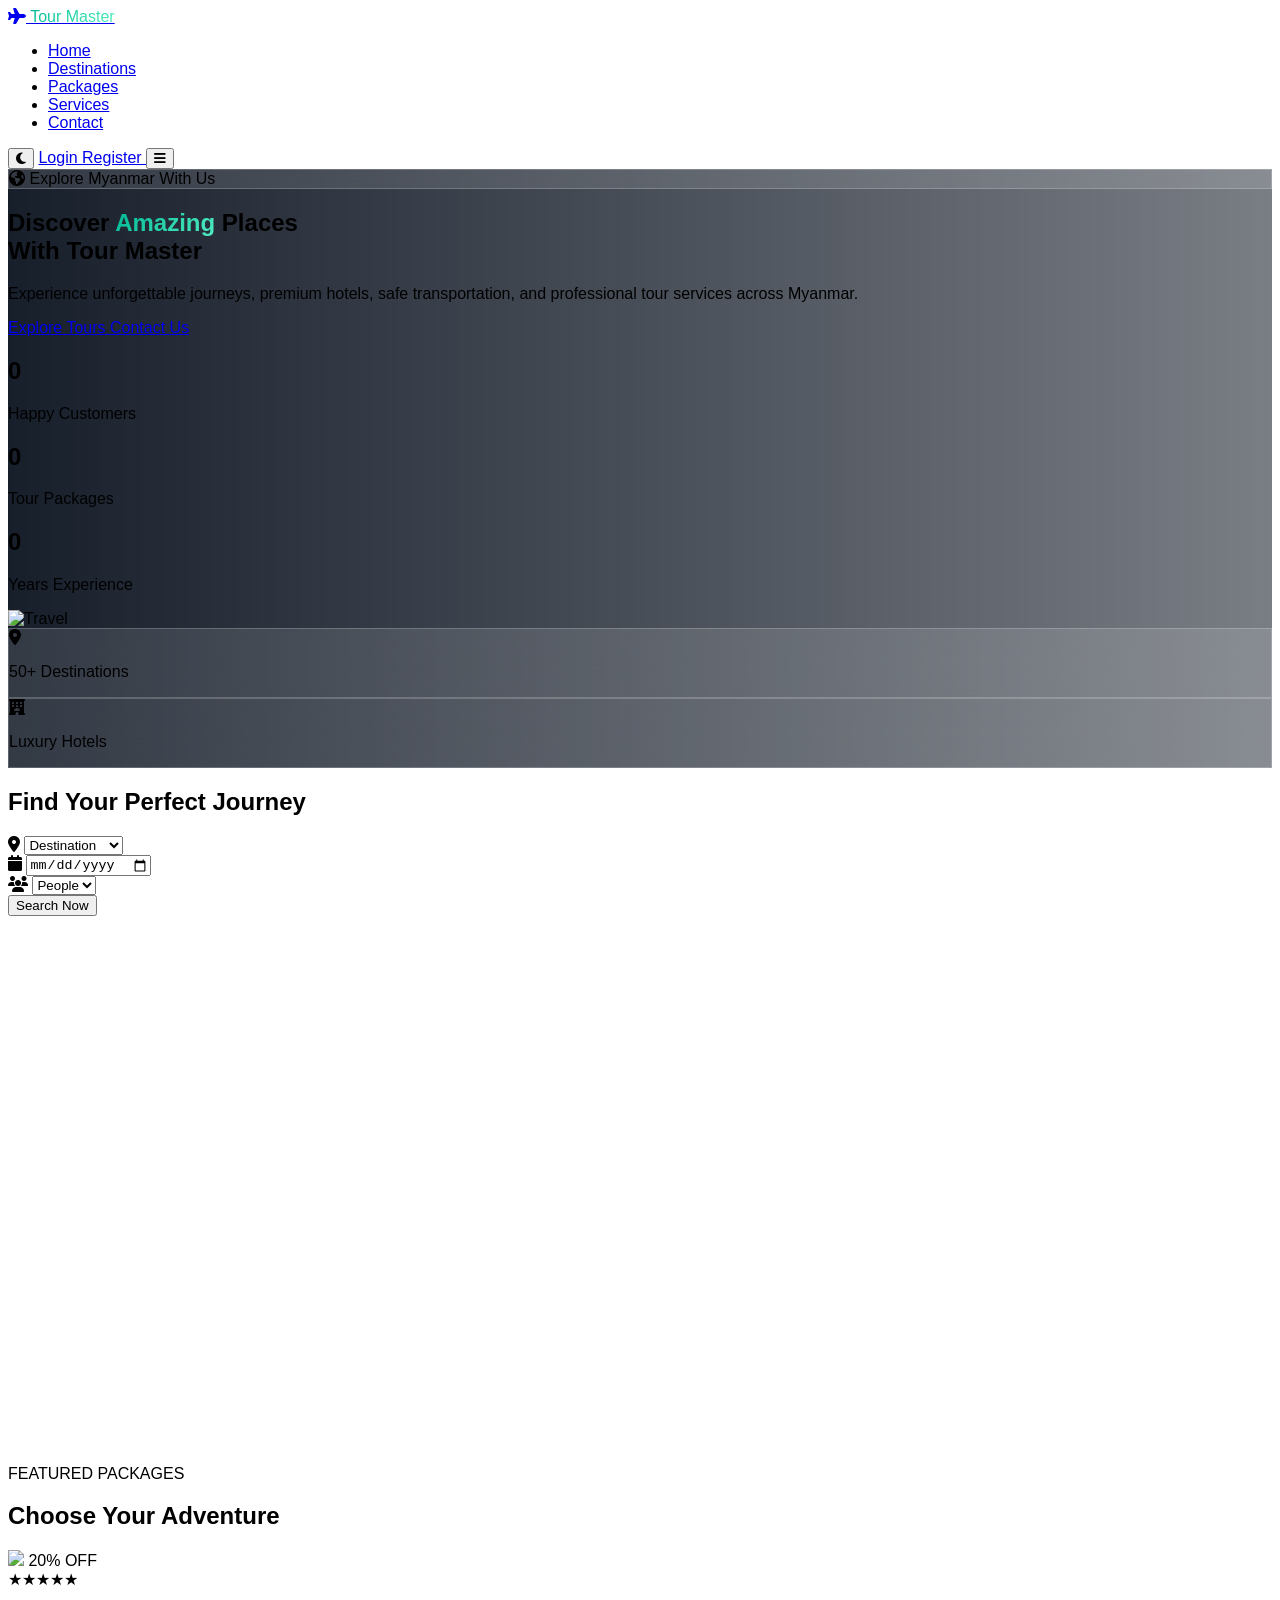
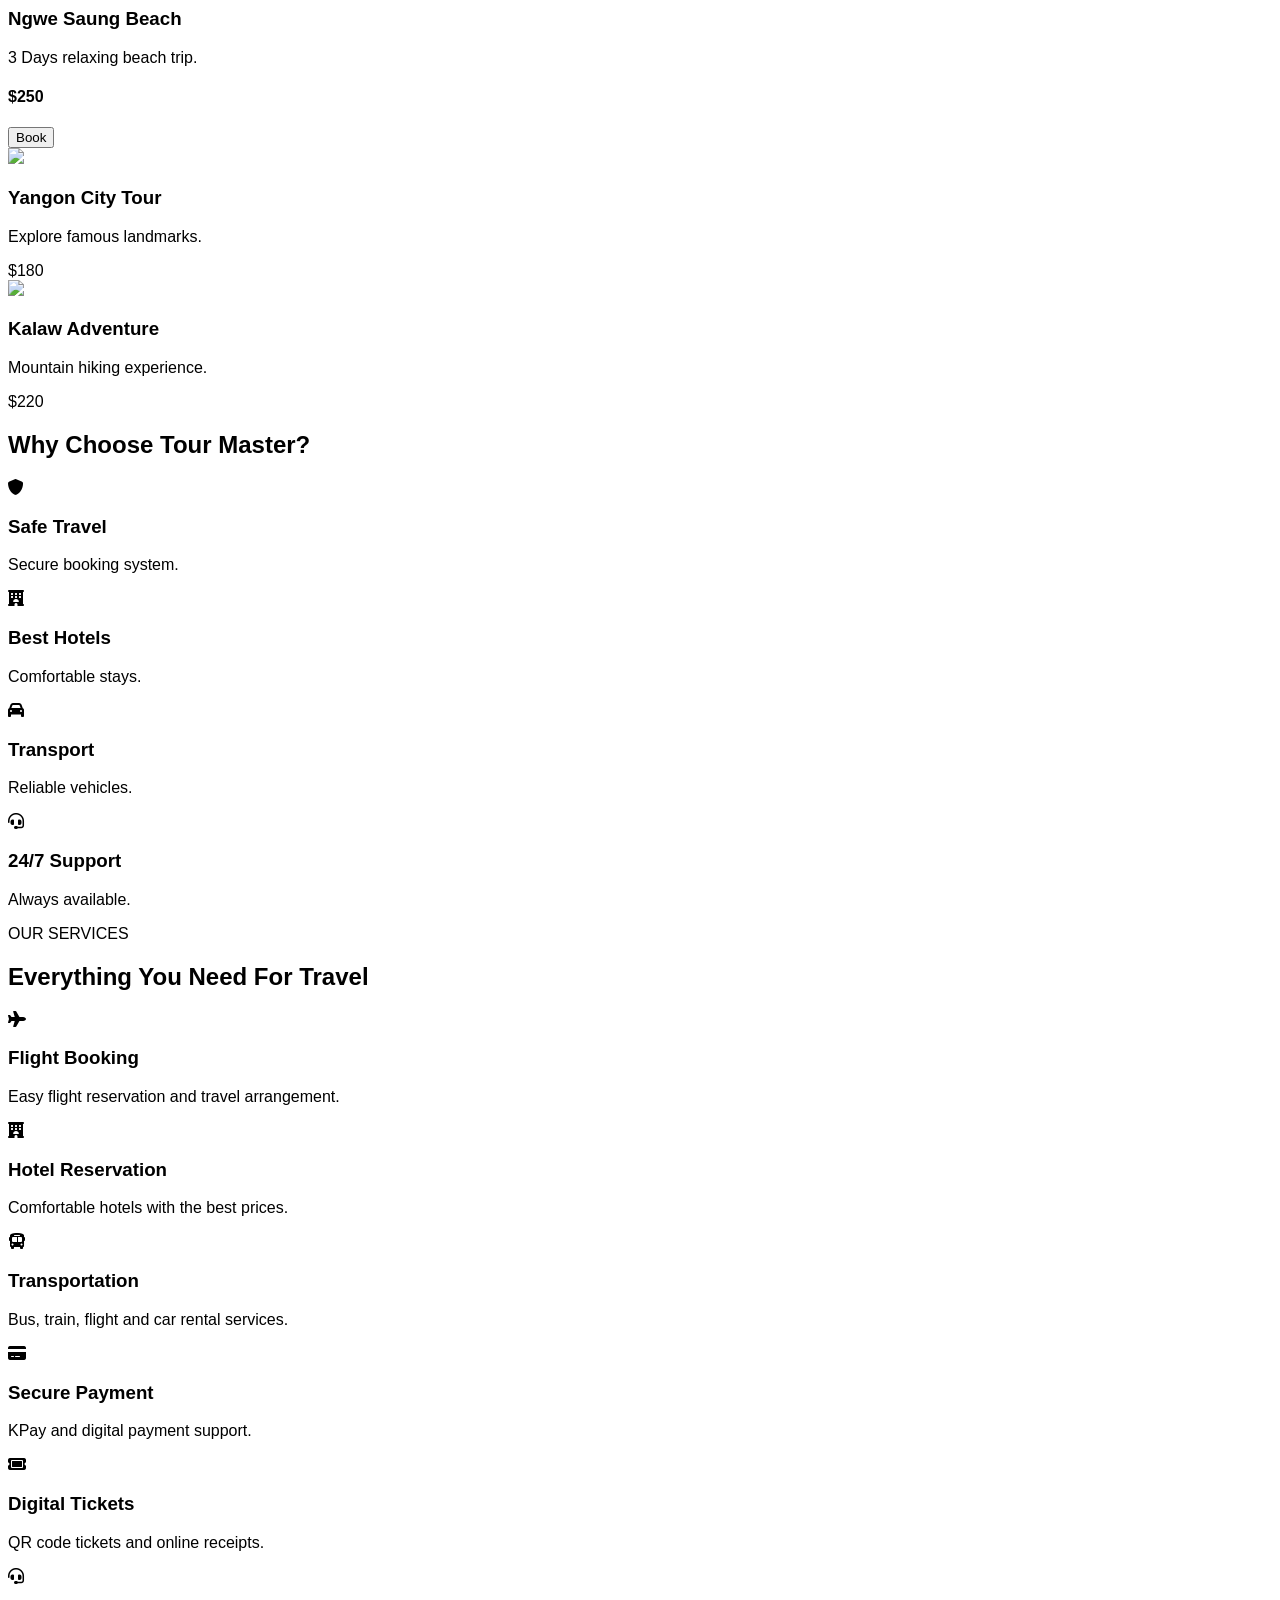
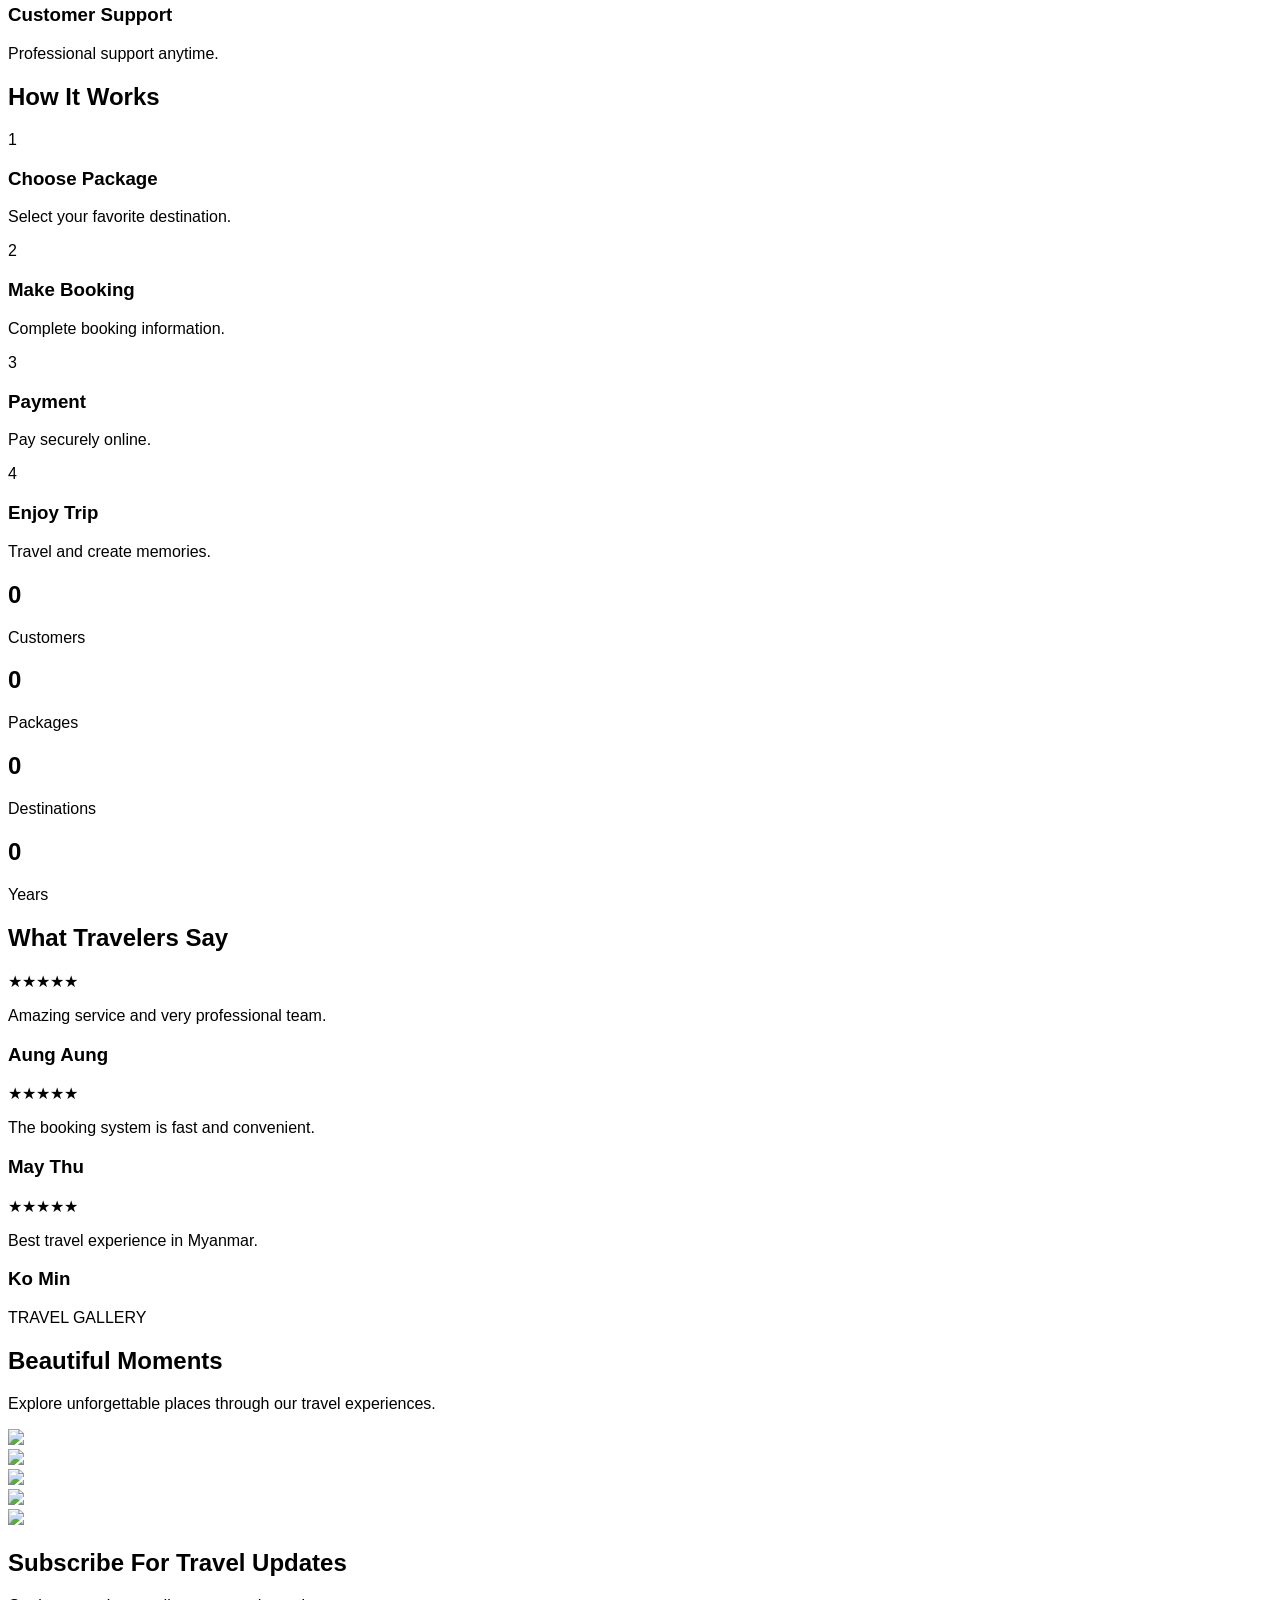
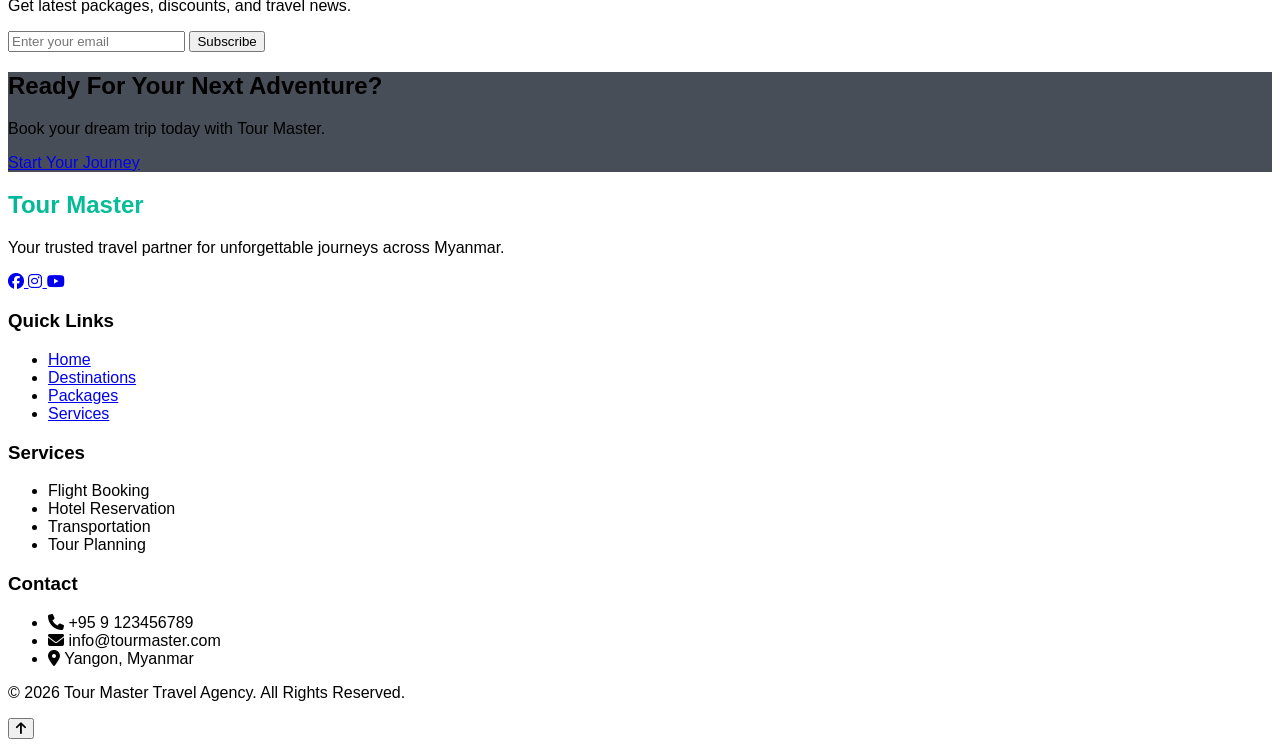
==== commit 857d432d: "change css to tailwind to reduce line" ====
--- a/index.html
+++ b/index.html
@@ -1,2275 +1,3463 @@
 <!DOCTYPE html>
 <html lang="en">
+
 <head>
-    <!-- =====================================================
-        Tour Master Travel Agency
-        Professional Travel Management System
-        Author : Your Name
-    ====================================================== -->
-
-    <meta charset="UTF-8">
-    <meta name="viewport" content="width=device-width, initial-scale=1.0">
-
-    <title>Tour Master | Explore Myanmar Like Never Before</title>
-
-    <!-- SEO -->
-    <meta name="description"
-        content="Tour Master Travel Agency helps you discover beautiful destinations across Myanmar. Book tour packages, hotels, transportation and travel with confidence.">
-
-    <meta name="keywords"
-        content="Myanmar Travel, Tour Master, Bagan Tour, Kalaw, Ngwe Saung, Yangon, Hpa-An">
-
-    <!-- Google Font -->
-    <link rel="preconnect" href="https://fonts.googleapis.com">
-    <link rel="preconnect" href="https://fonts.gstatic.com" crossorigin>
-
-    <link href="https://fonts.googleapis.com/css2?family=Poppins:wght@300;400;500;600;700;800&display=swap"
-        rel="stylesheet">
-
-    <!-- Font Awesome -->
-    <link rel="stylesheet"
-        href="https://cdnjs.cloudflare.com/ajax/libs/font-awesome/6.7.1/css/all.min.css">
-
-    <!-- CSS -->
-    <link rel="stylesheet" href="style.css">
+
+<meta charset="UTF-8">
+
+<meta name="viewport" content="width=device-width, initial-scale=1.0">
+
+<title>
+Tour Master | Travel Agency
+</title>
+
+
+<!-- Tailwind CSS -->
+<script src="https://cdn.tailwindcss.com"></script>
+
+
+<!-- Font Awesome -->
+<link
+rel="stylesheet"
+href="https://cdnjs.cloudflare.com/ajax/libs/font-awesome/6.5.2/css/all.min.css"
+/>
+
+
+<script>
+
+tailwind.config = {
+
+theme: {
+
+extend: {
+
+colors:{
+
+
+primary:"#00b894",
+
+secondary:"#0984e3",
+
+dark:"#0b1320"
+
+},
+
+
+backgroundImage:{
+
+
+gradient:
+"linear-gradient(135deg,#00b894,#55efc4)"
+
+}
+
+}
+
+}
+
+}
+
+
+</script>
+
+
+
+<style>
+
+
+html{
+
+scroll-behavior:smooth;
+
+}
+
+
+body{
+
+font-family:
+"Inter",
+sans-serif;
+
+}
+
+
+
+.hero-bg{
+
+
+background:
+
+linear-gradient(
+90deg,
+rgba(11,19,32,.95),
+rgba(11,19,32,.55)
+),
+
+url("images/hero/hero.jpg");
+
+
+background-size:cover;
+
+background-position:center;
+
+
+}
+
+
+
+.glass{
+
+
+background:
+
+rgba(255,255,255,.12);
+
+
+backdrop-filter:
+
+blur(15px);
+
+
+border:
+
+1px solid rgba(255,255,255,.2);
+
+
+}
+
+
+
+.gradient-text{
+
+
+background:
+
+linear-gradient(
+135deg,
+#00b894,
+#55efc4
+);
+
+
+-webkit-background-clip:text;
+
+background-clip:text;
+
+color:transparent;
+
+
+}
+
+
+
+.float-animation{
+
+
+animation:
+
+float 5s ease-in-out infinite;
+
+
+}
+
+
+@keyframes float{
+
+
+0%,100%{
+
+transform:
+translateY(0);
+
+}
+
+
+50%{
+
+transform:
+translateY(-15px);
+
+}
+
+
+}
+
+
+
+.reveal{
+
+
+opacity:0;
+
+transform:
+
+translateY(40px);
+
+transition:
+
+1s;
+
+
+}
+
+
+.reveal.active{
+
+
+opacity:1;
+
+transform:
+
+translateY(0);
+
+
+}
+
+
+
+</style>
+
 
 </head>
 
-<body>
-
-<!-- ==========================
-        PRELOADER
-=========================== -->
-
-<div id="preloader">
-    <div class="loader"></div>
-</div>
-
-<!-- ==========================
-        BACK TO TOP
-=========================== -->
-
-<button id="topBtn">
-    <i class="fa-solid fa-arrow-up"></i>
-</button>
+
+
+<body class="bg-gray-50 text-gray-800">
+
+
 
 <!-- ==========================
         HEADER
 =========================== -->
 
-<header>
-
-    <nav class="navbar">
-
-        <div class="logo">
-
-            <i class="fa-solid fa-earth-asia"></i>
-
-            <span>Tour Master</span>
-
-        </div>
-
-        <ul class="nav-links">
-
-            <li><a href="#">Home</a></li>
-
-            <li><a href="#destinations">Destinations</a></li>
-
-            <li><a href="#packages">Packages</a></li>
-
-            <li><a href="#services">Services</a></li>
-
-            <li><a href="#reviews">Reviews</a></li>
-
-            <li><a href="#contact">Contact</a></li>
-
-        </ul>
-
-        <div class="nav-right">
-
-            <button id="themeToggle">
-                <i class="fa-solid fa-moon"></i>
-            </button>
-
-            <a href="#" class="login-btn">
-                Login
-            </a>
-
-            <a href="#" class="register-btn">
-                Register
-            </a>
-
-            <div class="menu-btn">
-                <i class="fa-solid fa-bars"></i>
-            </div>
-
-        </div>
-
-    </nav>
+
+<header
+id="header"
+class="
+fixed
+top-0
+left-0
+w-full
+z-50
+transition
+duration-300
+">
+
+
+<nav
+class="
+max-w-7xl
+mx-auto
+px-6
+h-24
+flex
+items-center
+justify-between
+">
+
+
+<!-- LOGO -->
+
+
+<a
+href="#"
+class="
+flex
+items-center
+gap-3
+text-3xl
+font-bold
+">
+
+
+<span
+class="
+w-12
+h-12
+rounded-full
+bg-gradient-to-r
+from-primary
+to-green-300
+flex
+items-center
+justify-center
+text-white
+">
+
+<i class="fa-solid fa-plane"></i>
+
+</span>
+
+
+<span class="gradient-text">
+
+Tour Master
+
+</span>
+
+
+</a>
+
+
+
+
+
+<!-- DESKTOP MENU -->
+
+
+<ul
+id="navLinks"
+class="
+hidden
+lg:flex
+items-center
+gap-10
+text-lg
+font-medium
+text-white
+">
+
+
+<li>
+
+<a
+href="#home"
+class="hover:text-primary transition">
+
+Home
+
+</a>
+
+</li>
+
+
+<li>
+
+<a
+href="#destination"
+class="hover:text-primary transition">
+
+Destinations
+
+</a>
+
+</li>
+
+
+
+<li>
+
+<a
+href="#packages"
+class="hover:text-primary transition">
+
+Packages
+
+</a>
+
+</li>
+
+
+
+<li>
+
+<a
+href="#services"
+class="hover:text-primary transition">
+
+Services
+
+</a>
+
+</li>
+
+
+
+<li>
+
+<a
+href="#contact"
+class="hover:text-primary transition">
+
+Contact
+
+</a>
+
+</li>
+
+
+</ul>
+
+
+
+
+
+
+<!-- RIGHT -->
+
+
+<div
+class="
+flex
+items-center
+gap-4
+">
+
+
+<button
+id="themeToggle"
+class="
+w-11
+h-11
+rounded-full
+bg-white/20
+text-white
+">
+
+<i class="fa-solid fa-moon"></i>
+
+</button>
+
+
+
+<a
+href="#"
+class="
+hidden
+md:block
+px-6
+py-3
+rounded-full
+border
+border-primary
+text-white
+hover:bg-primary
+transition
+">
+
+Login
+
+</a>
+
+
+
+<a
+href="#"
+class="
+hidden
+md:block
+px-7
+py-3
+rounded-full
+bg-gradient-to-r
+from-primary
+to-green-300
+text-white
+font-semibold
+">
+
+Register
+
+</a>
+
+
+
+<button
+id="menuBtn"
+class="
+lg:hidden
+text-white
+text-3xl
+">
+
+<i class="fa-solid fa-bars"></i>
+
+</button>
+
+
+
+</div>
+
+
+</nav>
 
 </header>
+
+
+
+
+
+
 
 <!-- ==========================
         HERO SECTION
 =========================== -->
 
-<section class="hero">
-
-    <!-- Background Overlay -->
-    <div class="hero-overlay"></div>
-
-    <div class="hero-container">
-
-        <!-- Left Side -->
-        <div class="hero-content">
-
-            <span class="hero-tag">
-                ✈ Trusted Travel Agency in Myanmar
-            </span>
-
-            <h1>
-
-                Explore the Beauty of
-                <span>Myanmar</span>
-
-            </h1>
-
-            <p>
-
-                Discover unforgettable journeys with Tour Master.
-
-                Book amazing travel packages, hotels,
-                transportation, and guided adventures across
-                Bagan, Kalaw, Hpa-An, Yangon,
-                Ngwe Saung and many more destinations.
-
-            </p>
-
-            <div class="hero-buttons">
-
-                <a href="#packages" class="primary-btn">
-
-                    Explore Packages
-
-                </a>
-
-                <a href="#" class="secondary-btn">
-
-                    Watch Video
-
-                    <i class="fa-solid fa-circle-play"></i>
-
-                </a>
-
-            </div>
-
-            <!-- Quick Statistics -->
-
-            <div class="hero-stats">
-
-                <div class="stat">
-
-                    <h2>15K+</h2>
-
-                    <span>Happy Travelers</span>
-
-                </div>
-
-                <div class="stat">
-
-                    <h2>120+</h2>
-
-                    <span>Tour Packages</span>
-
-                </div>
-
-                <div class="stat">
-
-                    <h2>35+</h2>
-
-                    <span>Destinations</span>
-
-                </div>
-
-            </div>
-
-        </div>
-
-        <!-- Right Side -->
-
-        <div class="hero-image">
-
-            <img src="images/hero.png"
-                alt="Travel Hero">
-
-            <div class="floating-card card1">
-
-                <i class="fa-solid fa-location-dot"></i>
-
-                <div>
-
-                    <h4>Bagan</h4>
-
-                    <p>Ancient City</p>
-
-                </div>
-
-            </div>
-
-            <div class="floating-card card2">
-
-                <i class="fa-solid fa-hotel"></i>
-
-                <div>
-
-                    <h4>200+</h4>
-
-                    <p>Partner Hotels</p>
-
-                </div>
-
-            </div>
-
-            <div class="floating-card card3">
-
-                <i class="fa-solid fa-plane"></i>
-
-                <div>
-
-                    <h4>Flight Booking</h4>
-
-                    <p>Available</p>
-
-                </div>
-
-            </div>
-
-        </div>
-
-    </div>
+
+<section
+id="home"
+class="
+hero-bg
+min-h-screen
+flex
+items-center
+relative
+overflow-hidden
+">
+
+
+<div
+class="
+max-w-7xl
+mx-auto
+px-6
+grid
+lg:grid-cols-2
+gap-16
+items-center
+pt-24
+">
+
+
+
+
+
+<!-- HERO CONTENT -->
+
+
+<div
+class="
+text-white
+">
+
+
+<div
+class="
+inline-flex
+items-center
+gap-3
+glass
+px-6
+py-3
+rounded-full
+mb-8
+">
+
+
+<i class="fa-solid fa-earth-americas text-primary"></i>
+
+
+<span>
+
+Explore Myanmar With Us
+
+</span>
+
+
+</div>
+
+
+
+
+
+<h1
+class="
+text-5xl
+lg:text-7xl
+font-extrabold
+leading-tight
+mb-6
+">
+
+
+Discover
+
+<span class="gradient-text">
+
+Amazing
+
+</span>
+
+Places
+
+<br>
+
+With Tour Master
+
+
+</h1>
+
+
+
+
+
+<p
+class="
+text-xl
+text-gray-300
+max-w-xl
+mb-10
+">
+
+
+Experience unforgettable journeys,
+premium hotels,
+safe transportation,
+and professional tour services
+across Myanmar.
+
+
+</p>
+
+
+
+
+
+<div
+class="
+flex
+flex-wrap
+gap-5
+">
+
+
+<a
+href="#packages"
+class="
+px-8
+py-4
+rounded-full
+bg-gradient-to-r
+from-primary
+to-green-300
+font-semibold
+text-white
+">
+
+Explore Tours
+
+</a>
+
+
+
+<a
+href="#contact"
+class="
+px-8
+py-4
+rounded-full
+border
+border-white
+hover:bg-white
+hover:text-gray-900
+transition
+">
+
+Contact Us
+
+</a>
+
+
+</div>
+
+
+
+
+
+
+<!-- STATS -->
+
+
+<div
+class="
+flex
+gap-10
+mt-12
+">
+
+
+<div>
+
+<h2
+class="
+text-4xl
+font-bold
+counter
+"
+data-target="500">
+
+0
+
+</h2>
+
+<p class="text-gray-300">
+
+Happy Customers
+
+</p>
+
+</div>
+
+
+
+<div>
+
+<h2
+class="
+text-4xl
+font-bold
+counter
+"
+data-target="50">
+
+0
+
+</h2>
+
+<p class="text-gray-300">
+
+Tour Packages
+
+</p>
+
+</div>
+
+
+
+<div>
+
+<h2
+class="
+text-4xl
+font-bold
+counter
+"
+data-target="10">
+
+0
+
+</h2>
+
+<p class="text-gray-300">
+
+Years Experience
+
+</p>
+
+</div>
+
+
+</div>
+
+
+
+</div>
+
+
+
+
+
+
+
+
+<!-- HERO IMAGE -->
+
+
+<div
+class="
+relative
+float-animation
+">
+
+
+<img
+src="images/hero/travel.png"
+class="
+w-full
+max-w-xl
+mx-auto
+drop-shadow-2xl
+"
+alt="Travel">
+
+
+
+
+
+<!-- FLOAT CARD 1 -->
+
+
+<div
+class="
+absolute
+top-10
+-left-5
+glass
+rounded-2xl
+p-5
+text-white
+">
+
+
+<i
+class="
+fa-solid
+fa-location-dot
+text-primary
+text-2xl
+">
+
+</i>
+
+
+<p>
+
+50+ Destinations
+
+</p>
+
+
+</div>
+
+
+
+
+
+<!-- FLOAT CARD 2 -->
+
+
+<div
+class="
+absolute
+right-0
+top-1/2
+glass
+rounded-2xl
+p-5
+text-white
+">
+
+
+<i
+class="
+fa-solid
+fa-hotel
+text-primary
+text-2xl
+">
+
+</i>
+
+
+<p>
+
+Luxury Hotels
+
+</p>
+
+
+</div>
+
+
+
+</div>
+
+
+
+
+</div>
+
 
 </section>
 
+
+
+
+
 <!-- ==========================
-      QUICK SEARCH
+        SEARCH SECTION
 =========================== -->
 
-<section class="search-section">
-
-    <div class="search-container">
-
-        <h2>
-
-            Find Your Perfect Trip
-
-        </h2>
-
-        <p>
-
-            Search destinations, hotels,
-            transportation and tour packages.
-
-        </p>
-
-        <form class="search-form">
-
-            <div class="search-box">
-
-                <i class="fa-solid fa-location-dot"></i>
-
-                <select>
-
-                    <option selected>
-                        Select Destination
-                    </option>
-
-                    <option>Bagan</option>
-
-                    <option>Yangon</option>
-
-                    <option>Kalaw</option>
-
-                    <option>Hpa-An</option>
-
-                    <option>Ngwe Saung</option>
-
-                </select>
-
-            </div>
-
-            <div class="search-box">
-
-                <i class="fa-solid fa-calendar-days"></i>
-
-                <input type="date">
-
-            </div>
-
-            <div class="search-box">
-
-                <i class="fa-solid fa-user-group"></i>
-
-                <select>
-
-                    <option>1 Person</option>
-
-                    <option>2 Persons</option>
-
-                    <option>3 Persons</option>
-
-                    <option>4 Persons</option>
-
-                    <option>5+ Persons</option>
-
-                </select>
-
-            </div>
-
-            <button>
-
-                <i class="fa-solid fa-magnifying-glass"></i>
-
-                Search
-
-            </button>
-
-        </form>
-
-    </div>
+
+<section
+class="
+relative
+-mt-20
+z-10
+px-6
+">
+
+
+<div
+class="
+max-w-6xl
+mx-auto
+bg-white
+rounded-3xl
+shadow-2xl
+p-10
+">
+
+
+<h2
+class="
+text-3xl
+font-bold
+text-center
+mb-8
+">
+
+Find Your Perfect Journey
+
+</h2>
+
+
+
+<div
+class="
+grid
+md:grid-cols-4
+gap-5
+">
+
+
+<div class="p-5 bg-gray-100 rounded-xl">
+
+<i class="fa-solid fa-location-dot text-primary"></i>
+
+<select class="bg-transparent w-full mt-3">
+
+<option>
+Destination
+</option>
+
+<option>
+Bagan
+</option>
+
+<option>
+Kalaw
+</option>
+
+<option>
+Ngwe Saung
+</option>
+
+</select>
+
+</div>
+
+
+
+
+
+<div class="p-5 bg-gray-100 rounded-xl">
+
+<i class="fa-solid fa-calendar text-primary"></i>
+
+<input
+type="date"
+class="bg-transparent w-full mt-3">
+
+</div>
+
+
+
+
+
+<div class="p-5 bg-gray-100 rounded-xl">
+
+<i class="fa-solid fa-users text-primary"></i>
+
+<select class="bg-transparent w-full mt-3">
+
+<option>
+
+People
+
+</option>
+
+<option>
+
+1-5
+
+</option>
+
+<option>
+
+5-10
+
+</option>
+
+
+</select>
+
+</div>
+
+
+
+
+
+<button
+class="
+rounded-xl
+bg-gradient-to-r
+from-primary
+to-green-300
+text-white
+font-bold
+text-lg
+">
+
+Search Now
+
+</button>
+
+
+
+</div>
+
+
+</div>
+
 
 </section>
-
-<!-- ============================================================
-        END OF PART 1A
-
-        NEXT:
-        PART 1B
-        - Popular Destinations
-        - Destination Cards
-        - Image Gallery
-=============================================================== -->
-<!-- ==========================================================
-                    POPULAR DESTINATIONS
-=========================================================== -->
-
-<section class="destinations section" id="destinations">
-
-    <div class="section-header">
-
-        <span class="section-tag">
-            Top Destinations
-        </span>
-
-        <h2>
-            Discover Myanmar's Most Beautiful Places
-        </h2>
-
-        <p>
-            From ancient temples to breathtaking beaches,
-            Tour Master offers carefully selected destinations
-            that create unforgettable travel experiences.
-        </p>
-
-    </div>
-
-    <div class="destination-grid">
-
-        <!-- ================= CARD 1 ================= -->
-
-        <article class="destination-card">
-
-            <div class="destination-image">
-
-                <img src="images/bagan.jpg" alt="Bagan">
-
-                <span class="destination-badge">
-                    Most Popular
-                </span>
-
-            </div>
-
-            <div class="destination-content">
-
-                <div class="destination-location">
-
-                    <i class="fa-solid fa-location-dot"></i>
-
-                    Bagan, Myanmar
-
-                </div>
-
-                <h3>Ancient Bagan</h3>
-
-                <p>
-                    Discover thousands of ancient pagodas,
-                    breathtaking sunrise views, hot-air balloon
-                    rides, and Myanmar's rich cultural heritage.
-                </p>
-
-                <div class="destination-info">
-
-                    <span>
-                        <i class="fa-solid fa-clock"></i>
-                        3 Days
-                    </span>
-
-                    <span>
-                        <i class="fa-solid fa-star"></i>
-                        4.9
-                    </span>
-
-                    <span>
-                        <i class="fa-solid fa-users"></i>
-                        3.5K+
-                    </span>
-
-                </div>
-
-                <div class="destination-footer">
-
-                    <div class="price">
-
-                        <small>Starting From</small>
-
-                        <h4>$180</h4>
-
-                    </div>
-
-                    <a href="#" class="card-btn">
-
-                        Explore
-
-                        <i class="fa-solid fa-arrow-right"></i>
-
-                    </a>
-
-                </div>
-
-            </div>
-
-        </article>
-
-        <!-- ================= CARD 2 ================= -->
-
-        <article class="destination-card">
-
-            <div class="destination-image">
-
-                <img src="images/yangon.jpg" alt="Yangon">
-
-            </div>
-
-            <div class="destination-content">
-
-                <div class="destination-location">
-
-                    <i class="fa-solid fa-location-dot"></i>
-
-                    Yangon, Myanmar
-
-                </div>
-
-                <h3>Yangon City Tour</h3>
-
-                <p>
-                    Visit the magnificent Shwedagon Pagoda,
-                    colonial buildings, local markets,
-                    delicious street food, and vibrant nightlife.
-                </p>
-
-                <div class="destination-info">
-
-                    <span>
-
-                        <i class="fa-solid fa-clock"></i>
-
-                        2 Days
-
-                    </span>
-
-                    <span>
-
-                        <i class="fa-solid fa-star"></i>
-
-                        4.8
-
-                    </span>
-
-                    <span>
-
-                        <i class="fa-solid fa-users"></i>
-
-                        2.1K+
-
-                    </span>
-
-                </div>
-
-                <div class="destination-footer">
-
-                    <div class="price">
-
-                        <small>Starting From</small>
-
-                        <h4>$120</h4>
-
-                    </div>
-
-                    <a href="#" class="card-btn">
-
-                        Explore
-
-                        <i class="fa-solid fa-arrow-right"></i>
-
-                    </a>
-
-                </div>
-
-            </div>
-
-        </article>
-
-        <!-- ================= CARD 3 ================= -->
-
-        <article class="destination-card">
-
-            <div class="destination-image">
-
-                <img src="images/kalaw.jpg" alt="Kalaw">
-
-            </div>
-
-            <div class="destination-content">
-
-                <div class="destination-location">
-
-                    <i class="fa-solid fa-location-dot"></i>
-
-                    Kalaw, Myanmar
-
-                </div>
-
-                <h3>Kalaw Adventure</h3>
-
-                <p>
-                    Trek through pine forests,
-                    mountain villages,
-                    waterfalls and enjoy the peaceful
-                    atmosphere of Shan State.
-                </p>
-
-                <div class="destination-info">
-
-                    <span>
-
-                        <i class="fa-solid fa-clock"></i>
-
-                        4 Days
-
-                    </span>
-
-                    <span>
-
-                        <i class="fa-solid fa-star"></i>
-
-                        4.9
-
-                    </span>
-
-                    <span>
-
-                        <i class="fa-solid fa-users"></i>
-
-                        1.8K+
-
-                    </span>
-
-                </div>
-
-                <div class="destination-footer">
-
-                    <div class="price">
-
-                        <small>Starting From</small>
-
-                        <h4>$220</h4>
-
-                    </div>
-
-                    <a href="#" class="card-btn">
-
-                        Explore
-
-                        <i class="fa-solid fa-arrow-right"></i>
-
-                    </a>
-
-                </div>
-
-            </div>
-
-        </article>
-
-        <!-- ================= CARD 4 ================= -->
-
-        <article class="destination-card">
-
-            <div class="destination-image">
-
-                <img src="images/hpaan.jpg" alt="Hpa-An">
-
-            </div>
-
-            <div class="destination-content">
-
-                <div class="destination-location">
-
-                    <i class="fa-solid fa-location-dot"></i>
-
-                    Hpa-An, Myanmar
-
-                </div>
-
-                <h3>Hpa-An Escape</h3>
-
-                <p>
-                    Explore spectacular limestone caves,
-                    mountains, rivers,
-                    pagodas and unforgettable sunset views.
-                </p>
-
-                <div class="destination-info">
-
-                    <span>
-
-                        <i class="fa-solid fa-clock"></i>
-
-                        3 Days
-
-                    </span>
-
-                    <span>
-
-                        <i class="fa-solid fa-star"></i>
-
-                        4.8
-
-                    </span>
-
-                    <span>
-
-                        <i class="fa-solid fa-users"></i>
-
-                        2.4K+
-
-                    </span>
-
-                </div>
-
-                <div class="destination-footer">
-
-                    <div class="price">
-
-                        <small>Starting From</small>
-
-                        <h4>$190</h4>
-
-                    </div>
-
-                    <a href="#" class="card-btn">
-
-                        Explore
-
-                        <i class="fa-solid fa-arrow-right"></i>
-
-                    </a>
-
-                </div>
-
-            </div>
-
-        </article>
-
-        <!-- ================= CARD 5 ================= -->
-
-        <article class="destination-card">
-
-            <div class="destination-image">
-
-                <img src="images/ngwesaung.jpg"
-                     alt="Ngwe Saung Beach">
-
-                <span class="destination-badge beach">
-
-                    Best Beach
-
-                </span>
-
-            </div>
-
-            <div class="destination-content">
-
-                <div class="destination-location">
-
-                    <i class="fa-solid fa-location-dot"></i>
-
-                    Ngwe Saung, Myanmar
-
-                </div>
-
-                <h3>Ngwe Saung Beach</h3>
-
-                <p>
-                    Relax on crystal-clear beaches,
-                    enjoy water sports,
-                    seafood restaurants,
-                    and luxury beachfront resorts.
-                </p>
-
-                <div class="destination-info">
-
-                    <span>
-
-                        <i class="fa-solid fa-clock"></i>
-
-                        3 Days
-
-                    </span>
-
-                    <span>
-
-                        <i class="fa-solid fa-star"></i>
-
-                        5.0
-
-                    </span>
-
-                    <span>
-
-                        <i class="fa-solid fa-users"></i>
-
-                        5K+
-
-                    </span>
-
-                </div>
-
-                <div class="destination-footer">
-
-                    <div class="price">
-
-                        <small>Starting From</small>
-
-                        <h4>$260</h4>
-
-                    </div>
-
-                    <a href="#" class="card-btn">
-
-                        Explore
-
-                        <i class="fa-solid fa-arrow-right"></i>
-
-                    </a>
-
-                </div>
-
-            </div>
-
-        </article>
-
-        <!-- ================= CARD 6 ================= -->
-
-        <article class="destination-card special-card">
-
-            <div class="special-content">
-
-                <i class="fa-solid fa-earth-asia"></i>
-
-                <h3>
-                    30+ Amazing Destinations
-                </h3>
-
-                <p>
-                    Explore cultural landmarks,
-                    beaches,
-                    mountains,
-                    adventure tours,
-                    and hidden gems across Myanmar with
-                    Tour Master Travel Agency.
-                </p>
-
-                <a href="#packages" class="primary-btn">
-
-                    View All Packages
-
-                    <i class="fa-solid fa-arrow-right"></i>
-
-                </a>
-
-            </div>
-
-        </article>
-
-    </div>
+<!-- =====================================================
+        POPULAR DESTINATIONS
+===================================================== -->
+
+
+<section
+id="destination"
+class="
+py-24
+bg-gray-50
+reveal
+">
+
+
+<div
+class="
+max-w-7xl
+mx-auto
+px-6
+">
+
+
+<!-- TITLE -->
+
+<div class="text-center mb-16">
+
+
+<p
+class="
+text-primary
+font-semibold
+text-lg
+">
+
+POPULAR DESTINATIONS
+
+</p>
+
+
+<h2
+class="
+text-4xl
+lg:text-5xl
+font-bold
+mt-3
+">
+
+Explore Beautiful Myanmar
+
+</h2>
+
+
+<p
+class="
+text-gray-600
+mt-5
+max-w-2xl
+mx-auto
+">
+
+Discover historical cities,
+beautiful beaches,
+and natural landscapes.
+
+</p>
+
+
+</div>
+
+
+
+
+
+
+<!-- DESTINATION GRID -->
+
+
+<div
+class="
+grid
+md:grid-cols-2
+lg:grid-cols-3
+gap-8
+">
+
+
+
+
+
+<!-- BAGAN -->
+
+
+<div
+class="
+bg-white
+rounded-3xl
+overflow-hidden
+shadow-lg
+hover:-translate-y-3
+transition
+duration-500
+">
+
+
+<div class="relative h-72 overflow-hidden">
+
+
+<img
+src="images/destinations/bagan.jpg"
+class="
+w-full
+h-full
+object-cover
+hover:scale-110
+transition
+duration-700
+">
+
+
+<span
+class="
+absolute
+top-5
+left-5
+bg-primary
+text-white
+px-5
+py-2
+rounded-full
+">
+
+History
+
+</span>
+
+
+</div>
+
+
+
+<div class="p-7">
+
+
+<div
+class="
+text-primary
+mb-3
+">
+
+<i class="fa-solid fa-location-dot"></i>
+
+Bagan
+
+</div>
+
+
+
+<h3
+class="
+text-3xl
+font-bold
+mb-3
+">
+
+Ancient City
+
+</h3>
+
+
+
+<p
+class="
+text-gray-600
+">
+
+Explore thousands of ancient temples
+and Myanmar culture.
+
+</p>
+
+
+<div
+class="
+flex
+justify-between
+mt-6
+border-t
+pt-5
+">
+
+
+<span>
+
+<i class="fa-solid fa-clock text-primary"></i>
+
+3 Days
+
+</span>
+
+
+<span>
+
+<i class="fa-solid fa-star text-yellow-400"></i>
+
+4.9
+
+</span>
+
+
+</div>
+
+
+</div>
+
+
+</div>
+
+
+
+
+
+
+
+<!-- HPA AN -->
+
+
+<div
+class="
+bg-white
+rounded-3xl
+overflow-hidden
+shadow-lg
+hover:-translate-y-3
+transition
+duration-500
+">
+
+
+<div class="relative h-72 overflow-hidden">
+
+
+<img
+src="images/destinations/hpa-an.jpg"
+class="
+w-full
+h-full
+object-cover
+hover:scale-110
+transition
+duration-700
+">
+
+
+<span
+class="
+absolute
+top-5
+left-5
+bg-blue-500
+text-white
+px-5
+py-2
+rounded-full
+">
+
+Nature
+
+</span>
+
+
+</div>
+
+
+
+<div class="p-7">
+
+
+<div class="text-primary mb-3">
+
+<i class="fa-solid fa-location-dot"></i>
+
+Hpa-An
+
+</div>
+
+
+
+<h3 class="text-3xl font-bold mb-3">
+
+Mountain Paradise
+
+</h3>
+
+
+
+<p class="text-gray-600">
+
+Beautiful caves,
+mountains,
+and peaceful views.
+
+</p>
+
+
+</div>
+
+
+</div>
+
+
+
+
+
+
+
+<!-- KALAW -->
+
+
+<div
+class="
+bg-white
+rounded-3xl
+overflow-hidden
+shadow-lg
+hover:-translate-y-3
+transition
+duration-500
+">
+
+
+<div class="relative h-72 overflow-hidden">
+
+
+<img
+src="images/destinations/kalaw.jpg"
+class="
+w-full
+h-full
+object-cover
+hover:scale-110
+transition
+duration-700
+">
+
+
+<span
+class="
+absolute
+top-5
+left-5
+bg-purple-500
+text-white
+px-5
+py-2
+rounded-full
+">
+
+Adventure
+
+</span>
+
+
+</div>
+
+
+
+<div class="p-7">
+
+
+<div class="text-primary mb-3">
+
+<i class="fa-solid fa-location-dot"></i>
+
+Kalaw
+
+</div>
+
+
+
+<h3 class="text-3xl font-bold mb-3">
+
+Green Highland
+
+</h3>
+
+
+
+<p class="text-gray-600">
+
+Enjoy trekking,
+cool weather,
+and local villages.
+
+</p>
+
+
+</div>
+
+
+</div>
+
+
+
+</div>
+
+
+</div>
+
 
 </section>
 
-<!-- ==========================================================
-                    END OF PART 1B
-
-NEXT:
-Part 1C
-✔ Featured Tour Packages
-✔ Premium Package Cards
-✔ Price Tags
-✔ Booking Buttons
-✔ Ratings
-✔ Discount Badges
-✔ Hover Effects
-=========================================================== -->
-<!-- ==========================================================
-                    FEATURED TOUR PACKAGES
-=========================================================== -->
-
-<section class="packages section" id="packages">
-
-    <div class="section-header">
-
-        <span class="section-tag">
-            Featured Packages
-        </span>
-
-        <h2>
-            Choose Your Perfect Journey
-        </h2>
-
-        <p>
-            Discover our most popular travel packages designed for every traveler.
-            Enjoy comfortable accommodation, transportation, guided sightseeing,
-            and unforgettable experiences across Myanmar.
-        </p>
-
-    </div>
-
-    <div class="package-grid">
-
-        <!-- ================= PACKAGE 1 ================= -->
-
-        <article class="package-card">
-
-            <div class="package-image">
-
-                <img src="images/package-bagan.jpg"
-                     alt="Bagan Sunrise Tour">
-
-                <span class="discount">
-                    20% OFF
-                </span>
-
-                <span class="price-tag">
-                    $180
-                </span>
-
-            </div>
-
-            <div class="package-content">
-
-                <div class="package-rating">
-
-                    <i class="fa-solid fa-star"></i>
-                    <span>4.9 (560 Reviews)</span>
-
-                </div>
-
-                <h3>Bagan Sunrise Adventure</h3>
-
-                <p>
-                    Experience the magical sunrise over thousands of ancient
-                    temples, enjoy guided historical tours, delicious local
-                    cuisine, and a memorable hot-air balloon experience.
-                </p>
-
-                <div class="package-info">
-
-                    <span>
-                        <i class="fa-solid fa-clock"></i>
-                        3 Days / 2 Nights
-                    </span>
-
-                    <span>
-                        <i class="fa-solid fa-user-group"></i>
-                        Max 20 People
-                    </span>
-
-                </div>
-
-                <div class="package-footer">
-
-                    <div>
-
-                        <small>Starting From</small>
-                        <h4>$180</h4>
-
-                    </div>
-
-                    <a href="#" class="book-btn">
-                        Book Now
-                    </a>
-
-                </div>
-
-            </div>
-
-        </article>
-
-        <!-- ================= PACKAGE 2 ================= -->
-
-        <article class="package-card">
-
-            <div class="package-image">
-
-                <img src="images/package-kalaw.jpg"
-                     alt="Kalaw Trekking">
-
-                <span class="price-tag">
-                    $240
-                </span>
-
-            </div>
-
-            <div class="package-content">
-
-                <div class="package-rating">
-
-                    <i class="fa-solid fa-star"></i>
-                    <span>4.8 (420 Reviews)</span>
-
-                </div>
-
-                <h3>Kalaw Mountain Trek</h3>
-
-                <p>
-                    Trek through pine forests, visit local villages,
-                    waterfalls, tea plantations, and enjoy breathtaking
-                    mountain landscapes with professional guides.
-                </p>
-
-                <div class="package-info">
-
-                    <span>
-
-                        <i class="fa-solid fa-clock"></i>
-
-                        4 Days / 3 Nights
-
-                    </span>
-
-                    <span>
-
-                        <i class="fa-solid fa-user-group"></i>
-
-                        Max 15 People
-
-                    </span>
-
-                </div>
-
-                <div class="package-footer">
-
-                    <div>
-
-                        <small>Starting From</small>
-                        <h4>$240</h4>
-
-                    </div>
-
-                    <a href="#" class="book-btn">
-
-                        Book Now
-
-                    </a>
-
-                </div>
-
-            </div>
-
-        </article>
-
-        <!-- ================= PACKAGE 3 ================= -->
-
-        <article class="package-card">
-
-            <div class="package-image">
-
-                <img src="images/package-yangon.jpg"
-                     alt="Yangon Heritage">
-
-                <span class="popular">
-                    Popular
-                </span>
-
-                <span class="price-tag">
-                    $140
-                </span>
-
-            </div>
-
-            <div class="package-content">
-
-                <div class="package-rating">
-
-                    <i class="fa-solid fa-star"></i>
-                    <span>4.7 (390 Reviews)</span>
-
-                </div>
-
-                <h3>Yangon Heritage Tour</h3>
-
-                <p>
-                    Visit the famous Shwedagon Pagoda,
-                    colonial architecture, Chinatown,
-                    Kandawgyi Lake, and experience the city's
-                    vibrant culture.
-                </p>
-
-                <div class="package-info">
-
-                    <span>
-
-                        <i class="fa-solid fa-clock"></i>
-
-                        2 Days / 1 Night
-
-                    </span>
-
-                    <span>
-
-                        <i class="fa-solid fa-user-group"></i>
-
-                        Max 25 People
-
-                    </span>
-
-                </div>
-
-                <div class="package-footer">
-
-                    <div>
-
-                        <small>Starting From</small>
-                        <h4>$140</h4>
-
-                    </div>
-
-                    <a href="#" class="book-btn">
-
-                        Book Now
-
-                    </a>
-
-                </div>
-
-            </div>
-
-        </article>
-
-        <!-- ================= PACKAGE 4 ================= -->
-
-        <article class="package-card">
-
-            <div class="package-image">
-
-                <img src="images/package-hpaan.jpg"
-                     alt="Hpa-An Explorer">
-
-                <span class="discount">
-                    15% OFF
-                </span>
-
-                <span class="price-tag">
-                    $200
-                </span>
-
-            </div>
-
-            <div class="package-content">
-
-                <div class="package-rating">
-
-                    <i class="fa-solid fa-star"></i>
-                    <span>4.9 (460 Reviews)</span>
-
-                </div>
-
-                <h3>Hpa-An Explorer</h3>
-
-                <p>
-                    Explore spectacular caves,
-                    Mount Zwegabin,
-                    beautiful lakes,
-                    pagodas,
-                    and scenic countryside
-                    on this unforgettable adventure.
-                </p>
-
-                <div class="package-info">
-
-                    <span>
-
-                        <i class="fa-solid fa-clock"></i>
-
-                        3 Days / 2 Nights
-
-                    </span>
-
-                    <span>
-
-                        <i class="fa-solid fa-user-group"></i>
-
-                        Max 18 People
-
-                    </span>
-
-                </div>
-
-                <div class="package-footer">
-
-                    <div>
-
-                        <small>Starting From</small>
-                        <h4>$200</h4>
-
-                    </div>
-
-                    <a href="#" class="book-btn">
-
-                        Book Now
-
-                    </a>
-
-                </div>
-
-            </div>
-
-        </article>
-
-        <!-- ================= PACKAGE 5 ================= -->
-
-        <article class="package-card">
-
-            <div class="package-image">
-
-                <img src="images/package-ngwesaung.jpg"
-                     alt="Ngwe Saung Beach">
-
-                <span class="best">
-                    Best Seller
-                </span>
-
-                <span class="price-tag">
-                    $280
-                </span>
-
-            </div>
-
-            <div class="package-content">
-
-                <div class="package-rating">
-
-                    <i class="fa-solid fa-star"></i>
-                    <span>5.0 (730 Reviews)</span>
-
-                </div>
-
-                <h3>Ngwe Saung Beach Holiday</h3>
-
-                <p>
-                    Enjoy luxury beachfront resorts,
-                    water sports,
-                    fresh seafood,
-                    breathtaking sunsets,
-                    and a relaxing tropical vacation.
-                </p>
-
-                <div class="package-info">
-
-                    <span>
-
-                        <i class="fa-solid fa-clock"></i>
-
-                        3 Days / 2 Nights
-
-                    </span>
-
-                    <span>
-
-                        <i class="fa-solid fa-user-group"></i>
-
-                        Max 30 People
-
-                    </span>
-
-                </div>
-
-                <div class="package-footer">
-
-                    <div>
-
-                        <small>Starting From</small>
-                        <h4>$280</h4>
-
-                    </div>
-
-                    <a href="#" class="book-btn">
-
-                        Book Now
-
-                    </a>
-
-                </div>
-
-            </div>
-
-        </article>
-
-        <!-- ================= PACKAGE 6 ================= -->
-
-        <article class="package-card featured-package">
-
-            <div class="featured-content">
-
-                <i class="fa-solid fa-route"></i>
-
-                <h3>
-                    Build Your Own Tour
-                </h3>
-
-                <p>
-                    Customize your dream vacation by choosing your preferred
-                    destinations, transportation, hotels, travel dates,
-                    and activities. Tour Master will create a personalized
-                    itinerary just for you.
-                </p>
-
-                <ul class="feature-list">
-
-                    <li>
-                        <i class="fa-solid fa-check"></i>
-                        Flexible Schedule
-                    </li>
-
-                    <li>
-                        <i class="fa-solid fa-check"></i>
-                        Custom Hotels
-                    </li>
-
-                    <li>
-                        <i class="fa-solid fa-check"></i>
-                        Private Transportation
-                    </li>
-
-                    <li>
-                        <i class="fa-solid fa-check"></i>
-                        Professional Tour Guide
-                    </li>
-
-                </ul>
-
-                <a href="#" class="primary-btn">
-
-                    Customize Now
-
-                    <i class="fa-solid fa-arrow-right"></i>
-
-                </a>
-
-            </div>
-
-        </article>
-
-    </div>
+
+
+
+
+
+
+<!-- =====================================================
+        TOUR PACKAGES
+===================================================== -->
+
+
+<section
+id="packages"
+class="
+py-24
+bg-white
+">
+
+
+<div
+class="
+max-w-7xl
+mx-auto
+px-6
+">
+
+
+<div class="text-center mb-16">
+
+
+<p
+class="
+text-primary
+font-semibold
+">
+
+FEATURED PACKAGES
+
+</p>
+
+
+<h2
+class="
+text-5xl
+font-bold
+mt-3
+">
+
+Choose Your Adventure
+
+</h2>
+
+
+</div>
+
+
+
+
+
+<div
+class="
+grid
+md:grid-cols-2
+lg:grid-cols-3
+gap-8
+">
+
+
+
+
+
+
+<!-- PACKAGE CARD -->
+
+
+<div
+class="
+bg-gray-50
+rounded-3xl
+overflow-hidden
+shadow-lg
+hover:-translate-y-3
+transition
+">
+
+
+<div class="relative">
+
+
+<img
+src="images/packages/beach.jpg"
+class="
+h-64
+w-full
+object-cover
+">
+
+
+<span
+class="
+absolute
+top-5
+left-5
+bg-red-500
+text-white
+px-4
+py-2
+rounded-full
+">
+
+20% OFF
+
+</span>
+
+
+
+</div>
+
+
+
+
+<div class="p-7">
+
+
+<div class="text-yellow-400 mb-3">
+
+★★★★★
+
+</div>
+
+
+
+<h3 class="text-3xl font-bold">
+
+Ngwe Saung Beach
+
+</h3>
+
+
+<p class="text-gray-600 mt-3">
+
+3 Days relaxing beach trip.
+
+</p>
+
+
+
+<div
+class="
+flex
+justify-between
+items-center
+mt-6
+">
+
+
+<h4
+class="
+text-3xl
+font-bold
+text-primary
+">
+
+$250
+
+</h4>
+
+
+
+<button
+class="
+book-btn
+px-5
+py-3
+rounded-full
+bg-primary
+text-white
+">
+
+Book
+
+</button>
+
+
+</div>
+
+
+</div>
+
+
+</div>
+
+
+
+
+
+
+
+<!-- PACKAGE 2 -->
+
+
+<div
+class="
+bg-gray-50
+rounded-3xl
+overflow-hidden
+shadow-lg
+hover:-translate-y-3
+transition
+">
+
+
+<img
+src="images/packages/yangon.jpg"
+class="
+h-64
+w-full
+object-cover
+">
+
+
+
+<div class="p-7">
+
+
+<h3 class="text-3xl font-bold">
+
+Yangon City Tour
+
+</h3>
+
+
+<p class="text-gray-600 mt-3">
+
+Explore famous landmarks.
+
+</p>
+
+
+
+<div class="mt-6 text-primary text-3xl font-bold">
+
+$180
+
+</div>
+
+
+</div>
+
+
+</div>
+
+
+
+
+
+
+
+<!-- PACKAGE 3 -->
+
+
+<div
+class="
+bg-gray-50
+rounded-3xl
+overflow-hidden
+shadow-lg
+hover:-translate-y-3
+transition
+">
+
+
+<img
+src="images/packages/kalaw.jpg"
+class="
+h-64
+w-full
+object-cover
+">
+
+
+
+<div class="p-7">
+
+
+<h3 class="text-3xl font-bold">
+
+Kalaw Adventure
+
+</h3>
+
+
+<p class="text-gray-600 mt-3">
+
+Mountain hiking experience.
+
+</p>
+
+
+
+<div class="mt-6 text-primary text-3xl font-bold">
+
+$220
+
+</div>
+
+
+</div>
+
+
+</div>
+
+
+
+</div>
+
+
+</div>
+
 
 </section>
 
-<!-- ==========================================================
-                    END OF PART 1C
-
-NEXT:
-Part 1D
-✔ Why Choose Tour Master
-✔ Our Services
-✔ Booking Process
-✔ Feature Cards
-✔ Animated Icons
-=========================================================== -->
-<!-- ==========================================================
-                    WHY CHOOSE TOUR MASTER
-=========================================================== -->
-
-<section class="why-us section" id="why-us">
-
-    <div class="section-header">
-
-        <span class="section-tag">
-            Why Choose Us
-        </span>
-
-        <h2>
-            Your Trusted Travel Partner
-        </h2>
-
-        <p>
-            Tour Master Travel Agency provides reliable travel solutions with
-            professional customer service, secure booking, and unforgettable
-            travel experiences throughout Myanmar.
-        </p>
-
-    </div>
-
-    <div class="why-grid">
-
-        <!-- Card 1 -->
-
-        <div class="why-card">
-
-            <div class="why-icon">
-                <i class="fa-solid fa-shield-heart"></i>
-            </div>
-
-            <h3>Safe & Secure Booking</h3>
-
-            <p>
-                Your personal information and payments are protected using
-                secure technologies. Every reservation is carefully verified
-                before confirmation.
-            </p>
-
-        </div>
-
-        <!-- Card 2 -->
-
-        <div class="why-card">
-
-            <div class="why-icon">
-                <i class="fa-solid fa-headset"></i>
-            </div>
-
-            <h3>24/7 Customer Support</h3>
-
-            <p>
-                Our experienced travel consultants are available anytime to
-                answer questions and help you before, during, and after your
-                journey.
-            </p>
-
-        </div>
-
-        <!-- Card 3 -->
-
-        <div class="why-card">
-
-            <div class="why-icon">
-                <i class="fa-solid fa-hand-holding-dollar"></i>
-            </div>
-
-            <h3>Affordable Prices</h3>
-
-            <p>
-                We work directly with hotels and transportation providers to
-                offer competitive prices without compromising service quality.
-            </p>
-
-        </div>
-
-        <!-- Card 4 -->
-
-        <div class="why-card">
-
-            <div class="why-icon">
-                <i class="fa-solid fa-map-location-dot"></i>
-            </div>
-
-            <h3>Professional Tour Guides</h3>
-
-            <p>
-                Explore famous destinations with knowledgeable local guides who
-                provide cultural insights and ensure a memorable travel
-                experience.
-            </p>
-
-        </div>
-
-    </div>
-
+
+
+
+
+
+<!-- =====================================================
+        WHY CHOOSE US
+===================================================== -->
+
+
+<section
+class="
+py-24
+bg-gray-50
+">
+
+
+<div
+class="
+max-w-7xl
+mx-auto
+px-6
+">
+
+
+<div class="text-center mb-16">
+
+
+<h2 class="text-5xl font-bold">
+
+Why Choose Tour Master?
+
+</h2>
+
+
+</div>
+
+
+
+
+<div
+class="
+grid
+md:grid-cols-2
+lg:grid-cols-4
+gap-8
+">
+
+
+
+<div
+class="
+bg-white
+p-8
+rounded-3xl
+shadow-lg
+text-center
+hover:-translate-y-3
+transition
+">
+
+
+<i
+class="
+fa-solid fa-shield
+text-5xl
+text-primary
+">
+
+</i>
+
+
+<h3 class="text-2xl font-bold mt-5">
+
+Safe Travel
+
+</h3>
+
+
+<p class="mt-3 text-gray-600">
+
+Secure booking system.
+
+</p>
+
+
+</div>
+
+
+
+
+
+<div class="bg-white p-8 rounded-3xl shadow-lg text-center">
+
+
+<i class="fa-solid fa-hotel text-5xl text-primary"></i>
+
+
+<h3 class="text-2xl font-bold mt-5">
+
+Best Hotels
+
+</h3>
+
+
+<p class="mt-3 text-gray-600">
+
+Comfortable stays.
+</p>
+</div>
+<div class="bg-white p-8 rounded-3xl shadow-lg text-center">
+<i class="fa-solid fa-car text-5xl text-primary"></i>
+<h3 class="text-2xl font-bold mt-5">
+Transport
+
+</h3>
+<p class="mt-3 text-gray-600">
+
+Reliable vehicles.
+
+</p>
+
+
+</div>
+<div class="bg-white p-8 rounded-3xl shadow-lg text-center">
+<i class="fa-solid fa-headset text-5xl text-primary"></i>
+<h3 class="text-2xl font-bold mt-5">
+24/7 Support
+</h3>
+<p class="mt-3 text-gray-600">
+Always available.
+</p>
+</div>
+</div>
+</div>
 </section>
 
-<!-- ==========================================================
-                        OUR SERVICES
-=========================================================== -->
-
-<section class="services section" id="services">
-
-    <div class="section-header">
-
-        <span class="section-tag">
-            Our Services
-        </span>
-
-        <h2>
-            Complete Travel Management Solutions
-        </h2>
-
-        <p>
-            From booking your holiday to arranging hotels, transportation,
-            and payments, Tour Master manages every part of your journey.
-        </p>
-
-    </div>
-
-    <div class="services-grid">
-
-        <!-- Service 1 -->
-
-        <div class="service-card">
-
-            <div class="service-icon">
-                <i class="fa-solid fa-suitcase-rolling"></i>
-            </div>
-
-            <h3>Tour Packages</h3>
-
-            <p>
-                Choose from a wide variety of carefully planned travel packages
-                covering Myanmar's most popular destinations.
-            </p>
-
-        </div>
-
-        <!-- Service 2 -->
-
-        <div class="service-card">
-
-            <div class="service-icon">
-                <i class="fa-solid fa-calendar-check"></i>
-            </div>
-
-            <h3>Online Booking</h3>
-
-            <p>
-                Book your trip anytime with a fast and convenient online booking
-                system that saves time and reduces paperwork.
-            </p>
-
-        </div>
-
-        <!-- Service 3 -->
-
-        <div class="service-card">
-
-            <div class="service-icon">
-                <i class="fa-solid fa-hotel"></i>
-            </div>
-
-            <h3>Hotel Reservation</h3>
-
-            <p>
-                Reserve quality hotels and resorts with multiple room options
-                for individuals, couples, families, or groups.
-            </p>
-
-        </div>
-
-        <!-- Service 4 -->
-
-        <div class="service-card">
-
-            <div class="service-icon">
-                <i class="fa-solid fa-plane-departure"></i>
-            </div>
-
-            <h3>Transportation</h3>
-
-            <p>
-                Arrange flights, buses, trains, and private car rentals to make
-                every trip comfortable and convenient.
-            </p>
-
-        </div>
-
-        <!-- Service 5 -->
-
-        <div class="service-card">
-
-            <div class="service-icon">
-                <i class="fa-solid fa-wallet"></i>
-            </div>
-
-            <h3>Secure Payments</h3>
-
-            <p>
-                Support secure payment methods with instant booking records,
-                digital receipts, and payment status tracking.
-            </p>
-
-        </div>
-
-        <!-- Service 6 -->
-
-        <div class="service-card">
-
-            <div class="service-icon">
-                <i class="fa-solid fa-chart-line"></i>
-            </div>
-
-            <h3>Travel Reports</h3>
-
-            <p>
-                Generate booking summaries, customer reports, and financial
-                records quickly through the administration dashboard.
-            </p>
-
-        </div>
-
-    </div>
+<!-- =====================================================
+        SERVICES SECTION
+===================================================== -->
+
+
+<section
+id="services"
+class="
+py-24
+bg-white
+">
+
+
+<div
+class="
+max-w-7xl
+mx-auto
+px-6
+">
+
+
+<div class="text-center mb-16">
+
+
+<p class="text-primary font-semibold">
+
+OUR SERVICES
+
+</p>
+
+
+<h2
+class="
+text-5xl
+font-bold
+mt-3
+">
+
+Everything You Need For Travel
+
+</h2>
+
+
+</div>
+
+
+
+
+
+<div
+class="
+grid
+md:grid-cols-2
+lg:grid-cols-3
+gap-8
+">
+
+
+
+
+
+<div
+class="
+p-8
+rounded-3xl
+bg-gray-50
+hover:shadow-xl
+hover:-translate-y-3
+transition
+">
+
+
+<div
+class="
+w-20
+h-20
+rounded-2xl
+bg-gradient-to-r
+from-primary
+to-green-300
+flex
+items-center
+justify-center
+text-white
+text-4xl
+">
+
+
+<i class="fa-solid fa-plane"></i>
+
+
+</div>
+
+
+
+<h3 class="text-3xl font-bold mt-6">
+
+Flight Booking
+
+</h3>
+
+
+<p class="text-gray-600 mt-3">
+
+Easy flight reservation and travel
+arrangement.
+
+</p>
+
+
+</div>
+
+
+
+
+
+
+<div class="p-8 rounded-3xl bg-gray-50 hover:shadow-xl hover:-translate-y-3 transition">
+
+
+<div class="w-20 h-20 rounded-2xl bg-gradient-to-r from-primary to-green-300 flex items-center justify-center text-white text-4xl">
+
+
+<i class="fa-solid fa-hotel"></i>
+
+
+</div>
+
+
+
+<h3 class="text-3xl font-bold mt-6">
+
+Hotel Reservation
+
+</h3>
+
+
+<p class="text-gray-600 mt-3">
+
+Comfortable hotels with the best
+prices.
+
+</p>
+
+
+</div>
+
+
+
+
+
+
+<div class="p-8 rounded-3xl bg-gray-50 hover:shadow-xl hover:-translate-y-3 transition">
+
+
+<div class="w-20 h-20 rounded-2xl bg-gradient-to-r from-primary to-green-300 flex items-center justify-center text-white text-4xl">
+
+
+<i class="fa-solid fa-bus"></i>
+
+
+</div>
+
+
+<h3 class="text-3xl font-bold mt-6">
+
+Transportation
+
+</h3>
+
+
+<p class="text-gray-600 mt-3">
+
+Bus, train, flight and car rental
+services.
+
+</p>
+
+
+</div>
+
+
+
+
+
+
+
+<div class="p-8 rounded-3xl bg-gray-50 hover:shadow-xl hover:-translate-y-3 transition">
+
+
+<div class="w-20 h-20 rounded-2xl bg-gradient-to-r from-primary to-green-300 flex items-center justify-center text-white text-4xl">
+
+
+<i class="fa-solid fa-credit-card"></i>
+
+
+</div>
+
+
+
+<h3 class="text-3xl font-bold mt-6">
+
+Secure Payment
+
+</h3>
+
+
+<p class="text-gray-600 mt-3">
+
+KPay and digital payment support.
+
+</p>
+
+
+</div>
+
+
+
+
+
+
+
+<div class="p-8 rounded-3xl bg-gray-50 hover:shadow-xl hover:-translate-y-3 transition">
+
+
+<div class="w-20 h-20 rounded-2xl bg-gradient-to-r from-primary to-green-300 flex items-center justify-center text-white text-4xl">
+
+
+<i class="fa-solid fa-ticket"></i>
+
+
+</div>
+
+
+
+<h3 class="text-3xl font-bold mt-6">
+
+Digital Tickets
+
+</h3>
+
+
+<p class="text-gray-600 mt-3">
+
+QR code tickets and online receipts.
+
+</p>
+
+
+</div>
+
+
+
+
+
+
+
+<div class="p-8 rounded-3xl bg-gray-50 hover:shadow-xl hover:-translate-y-3 transition">
+
+
+<div class="w-20 h-20 rounded-2xl bg-gradient-to-r from-primary to-green-300 flex items-center justify-center text-white text-4xl">
+
+
+<i class="fa-solid fa-headset"></i>
+
+
+</div>
+
+
+<h3 class="text-3xl font-bold mt-6">
+
+Customer Support
+
+</h3>
+
+
+<p class="text-gray-600 mt-3">
+
+Professional support anytime.
+
+</p>
+
+
+</div>
+
+
+
+</div>
+
+
+</div>
+
 
 </section>
 
-<!-- ==========================================================
-                    HOW IT WORKS
-=========================================================== -->
-
-<section class="booking-process section">
-
-    <div class="section-header">
-
-        <span class="section-tag">
-            Booking Process
-        </span>
-
-        <h2>
-            Book Your Dream Vacation in Four Easy Steps
-        </h2>
-
-        <p>
-            Our simple booking process makes planning your trip fast,
-            convenient, and stress-free.
-        </p>
-
-    </div>
-
-    <div class="process-grid">
-
-        <!-- Step 1 -->
-
-        <div class="process-card">
-
-            <div class="step-number">01</div>
-
-            <div class="process-icon">
-                <i class="fa-solid fa-map-location-dot"></i>
-            </div>
-
-            <h3>Select Destination</h3>
-
-            <p>
-                Browse available destinations and choose the perfect travel
-                package based on your interests and budget.
-            </p>
-
-        </div>
-
-        <!-- Step 2 -->
-
-        <div class="process-card">
-
-            <div class="step-number">02</div>
-
-            <div class="process-icon">
-                <i class="fa-solid fa-calendar-days"></i>
-            </div>
-
-            <h3>Choose Travel Date</h3>
-
-            <p>
-                Select your preferred departure date, duration, and the number
-                of travelers for your booking.
-            </p>
-
-        </div>
-
-        <!-- Step 3 -->
-
-        <div class="process-card">
-
-            <div class="step-number">03</div>
-
-            <div class="process-icon">
-                <i class="fa-solid fa-credit-card"></i>
-            </div>
-
-            <h3>Make Payment</h3>
-
-            <p>
-                Complete payment securely using the available payment methods
-                and receive instant booking confirmation.
-            </p>
-
-        </div>
-
-        <!-- Step 4 -->
-
-        <div class="process-card">
-
-            <div class="step-number">04</div>
-
-            <div class="process-icon">
-                <i class="fa-solid fa-plane-circle-check"></i>
-            </div>
-
-            <h3>Enjoy Your Trip</h3>
-
-            <p>
-                Receive your itinerary, hotel reservation details, and travel
-                documents, then begin your unforgettable adventure.
-            </p>
-
-        </div>
-
-    </div>
+
+
+
+
+
+
+
+<!-- =====================================================
+        BOOKING PROCESS
+===================================================== -->
+
+
+<section
+class="
+py-24
+bg-gray-50
+">
+
+
+<div class="max-w-7xl mx-auto px-6">
+
+
+<div class="text-center mb-16">
+
+
+<h2 class="text-5xl font-bold">
+
+How It Works
+
+</h2>
+
+
+</div>
+
+
+
+
+<div
+class="
+grid
+md:grid-cols-4
+gap-8
+">
+
+
+
+<div class="bg-white p-8 rounded-3xl text-center shadow-lg">
+
+
+<div
+class="
+w-20
+h-20
+mx-auto
+rounded-full
+bg-primary
+text-white
+flex
+items-center
+justify-center
+text-3xl
+font-bold
+">
+
+1
+
+</div>
+
+
+<h3 class="text-2xl font-bold mt-5">
+
+Choose Package
+
+</h3>
+
+
+<p class="text-gray-600 mt-3">
+
+Select your favorite destination.
+
+</p>
+
+
+</div>
+
+
+
+
+
+<div class="bg-white p-8 rounded-3xl text-center shadow-lg">
+
+<div class="w-20 h-20 mx-auto rounded-full bg-primary text-white flex items-center justify-center text-3xl font-bold">
+
+2
+
+</div>
+
+
+<h3 class="text-2xl font-bold mt-5">
+
+Make Booking
+
+</h3>
+
+
+<p class="text-gray-600 mt-3">
+
+Complete booking information.
+
+</p>
+
+
+</div>
+
+
+
+
+
+<div class="bg-white p-8 rounded-3xl text-center shadow-lg">
+
+<div class="w-20 h-20 mx-auto rounded-full bg-primary text-white flex items-center justify-center text-3xl font-bold">
+
+3
+
+</div>
+
+
+<h3 class="text-2xl font-bold mt-5">
+
+Payment
+
+</h3>
+
+
+<p class="text-gray-600 mt-3">
+
+Pay securely online.
+
+</p>
+
+
+</div>
+
+
+
+
+
+<div class="bg-white p-8 rounded-3xl text-center shadow-lg">
+
+<div class="w-20 h-20 mx-auto rounded-full bg-primary text-white flex items-center justify-center text-3xl font-bold">
+
+4
+
+</div>
+
+
+<h3 class="text-2xl font-bold mt-5">
+
+Enjoy Trip
+
+</h3>
+
+
+<p class="text-gray-600 mt-3">
+
+Travel and create memories.
+
+</p>
+
+
+</div>
+
+
+</div>
+
+
+</div>
+
 
 </section>
 
-<!-- ==========================================================
-                    END OF PART 1D
-
-NEXT:
-Part 1E
-✔ Statistics Counter
-✔ Customer Testimonials
-✔ Travel Gallery
-✔ Partner Logos
-=========================================================== -->
-<!-- ==========================================================
-                    COMPANY STATISTICS
-=========================================================== -->
-
-<section class="statistics section" id="statistics">
-
-    <div class="section-header">
-
-        <span class="section-tag">
-            Our Achievement
-        </span>
-
-        <h2>
-            Trusted by Thousands of Travelers
-        </h2>
-
-        <p>
-            Tour Master Travel Agency continues to provide memorable travel
-            experiences through reliable services, quality tour packages,
-            and professional customer support.
-        </p>
-
-    </div>
-
-    <div class="stats-grid">
-
-        <!-- Stat 1 -->
-
-        <div class="stats-card">
-
-            <i class="fa-solid fa-users"></i>
-
-            <h2 class="counter" data-target="15000">
-                0
-            </h2>
-
-            <h4>Happy Travelers</h4>
-
-            <p>
-                Thousands of satisfied customers have explored Myanmar with us.
-            </p>
-
-        </div>
-
-        <!-- Stat 2 -->
-
-        <div class="stats-card">
-
-            <i class="fa-solid fa-route"></i>
-
-            <h2 class="counter" data-target="120">
-                0
-            </h2>
-
-            <h4>Tour Packages</h4>
-
-            <p>
-                Carefully designed tour packages for every type of traveler.
-            </p>
-
-        </div>
-
-        <!-- Stat 3 -->
-
-        <div class="stats-card">
-
-            <i class="fa-solid fa-location-dot"></i>
-
-            <h2 class="counter" data-target="35">
-                0
-            </h2>
-
-            <h4>Destinations</h4>
-
-            <p>
-                Explore famous cultural, historical, and natural attractions.
-            </p>
-
-        </div>
-
-        <!-- Stat 4 -->
-
-        <div class="stats-card">
-
-            <i class="fa-solid fa-hotel"></i>
-
-            <h2 class="counter" data-target="200">
-                0
-            </h2>
-
-            <h4>Partner Hotels</h4>
-
-            <p>
-                Comfortable hotels and resorts across Myanmar.
-            </p>
-
-        </div>
-
-    </div>
+
+
+
+
+
+
+<!-- =====================================================
+        STATISTICS
+===================================================== -->
+
+
+<section
+class="
+py-20
+bg-gradient-to-r
+from-primary
+to-green-300
+text-white
+">
+
+
+<div
+class="
+max-w-7xl
+mx-auto
+px-6
+grid
+grid-cols-2
+lg:grid-cols-4
+gap-10
+text-center
+">
+
+
+
+<div>
+
+<h2
+class="
+text-6xl
+font-bold
+counter
+"
+data-target="5000">
+
+0
+
+</h2>
+
+
+<p class="text-xl">
+
+Customers
+
+</p>
+
+
+</div>
+
+
+
+
+<div>
+
+<h2
+class="
+text-6xl
+font-bold
+counter
+"
+data-target="100">
+
+0
+
+</h2>
+
+
+<p class="text-xl">
+
+Packages
+
+</p>
+
+
+</div>
+
+
+
+
+<div>
+
+<h2
+class="
+text-6xl
+font-bold
+counter
+"
+data-target="50">
+
+0
+
+</h2>
+
+
+<p class="text-xl">
+
+Destinations
+
+</p>
+
+
+</div>
+
+
+
+
+<div>
+
+<h2
+class="
+text-6xl
+font-bold
+counter
+"
+data-target="10">
+
+0
+
+</h2>
+
+
+<p class="text-xl">
+
+Years
+
+</p>
+
+
+</div>
+
+
+</div>
+
 
 </section>
 
-<!-- ==========================================================
-                    CUSTOMER TESTIMONIALS
-=========================================================== -->
-
-<section class="testimonials section" id="reviews">
-
-    <div class="section-header">
-
-        <span class="section-tag">
-            Testimonials
-        </span>
-
-        <h2>
-            What Our Travelers Say
-        </h2>
-
-        <p>
-            Real experiences from customers who have traveled with
-            Tour Master Travel Agency.
-        </p>
-
-    </div>
-
-    <div class="testimonial-grid">
-
-        <!-- Testimonial 1 -->
-
-        <article class="testimonial-card">
-
-            <div class="quote-icon">
-                <i class="fa-solid fa-quote-left"></i>
-            </div>
-
-            <p>
-                The Bagan tour exceeded my expectations.
-                Everything was perfectly organized, from hotel booking
-                to transportation. I will definitely travel with
-                Tour Master again.
-            </p>
-
-            <div class="testimonial-footer">
-
-                <img src="images/user1.jpg" alt="Customer">
-
-                <div>
-
-                    <h4>Emily Johnson</h4>
-
-                    <span>United Kingdom</span>
-
-                </div>
-
-            </div>
-
-        </article>
-
-        <!-- Testimonial 2 -->
-
-        <article class="testimonial-card">
-
-            <div class="quote-icon">
-                <i class="fa-solid fa-quote-left"></i>
-            </div>
-
-            <p>
-                The Kalaw trekking package was amazing.
-                Friendly guides, comfortable accommodation,
-                and outstanding customer support made our trip unforgettable.
-            </p>
-
-            <div class="testimonial-footer">
-
-                <img src="images/user2.jpg" alt="Customer">
-
-                <div>
-
-                    <h4>Michael Tan</h4>
-
-                    <span>Singapore</span>
-
-                </div>
-
-            </div>
-
-        </article>
-
-        <!-- Testimonial 3 -->
-
-        <article class="testimonial-card">
-
-            <div class="quote-icon">
-                <i class="fa-solid fa-quote-left"></i>
-            </div>
-
-            <p>
-                Booking was simple and secure.
-                Payment confirmation arrived quickly,
-                and every detail of our Ngwe Saung vacation
-                was handled professionally.
-            </p>
-
-            <div class="testimonial-footer">
-
-                <img src="images/user3.jpg" alt="Customer">
-
-                <div>
-
-                    <h4>Sophia Lee</h4>
-
-                    <span>Malaysia</span>
-
-                </div>
-
-            </div>
-
-        </article>
-
-    </div>
+
+
+
+
+
+
+
+<!-- =====================================================
+        TESTIMONIAL
+===================================================== -->
+
+
+<section
+class="
+py-24
+bg-white
+">
+
+
+<div class="max-w-7xl mx-auto px-6">
+
+
+<div class="text-center mb-16">
+
+
+<h2 class="text-5xl font-bold">
+
+What Travelers Say
+
+</h2>
+
+
+</div>
+
+
+
+<div
+class="
+grid
+md:grid-cols-3
+gap-8
+">
+
+
+
+<div class="p-8 bg-gray-50 rounded-3xl">
+
+
+<div class="text-yellow-400 text-2xl">
+
+★★★★★
+
+</div>
+
+
+<p class="mt-5 text-gray-600">
+
+Amazing service and very
+professional team.
+
+</p>
+
+
+<h3 class="mt-5 font-bold text-xl">
+
+Aung Aung
+
+</h3>
+
+
+</div>
+
+
+
+
+
+<div class="p-8 bg-gray-50 rounded-3xl">
+
+
+<div class="text-yellow-400 text-2xl">
+
+★★★★★
+
+</div>
+
+
+<p class="mt-5 text-gray-600">
+
+The booking system is fast
+and convenient.
+
+</p>
+
+
+<h3 class="mt-5 font-bold text-xl">
+
+May Thu
+
+</h3>
+
+
+</div>
+
+
+
+
+
+<div class="p-8 bg-gray-50 rounded-3xl">
+
+
+<div class="text-yellow-400 text-2xl">
+
+★★★★★
+
+</div>
+
+
+<p class="mt-5 text-gray-600">
+
+Best travel experience in Myanmar.
+
+</p>
+
+
+<h3 class="mt-5 font-bold text-xl">
+
+Ko Min
+
+</h3>
+
+
+</div>
+
+
+</div>
+
+
+</div>
+
 
 </section>
-
-<!-- ==========================================================
-                    TRAVEL GALLERY
-=========================================================== -->
-
-<section class="gallery section" id="gallery">
-
-    <div class="section-header">
-
-        <span class="section-tag">
-            Travel Gallery
-        </span>
-
-        <h2>
-            Moments Worth Remembering
-        </h2>
-
-        <p>
-            Explore beautiful memories captured from our travelers
-            across Myanmar's most iconic destinations.
-        </p>
-
-    </div>
-
-    <div class="gallery-grid">
-
-        <div class="gallery-item">
-            <img src="images/gallery1.jpg" alt="Bagan">
-        </div>
-
-        <div class="gallery-item">
-            <img src="images/gallery2.jpg" alt="Kalaw">
-        </div>
-
-        <div class="gallery-item">
-            <img src="images/gallery3.jpg" alt="Yangon">
-        </div>
-
-        <div class="gallery-item">
-            <img src="images/gallery4.jpg" alt="Ngwe Saung">
-        </div>
-
-        <div class="gallery-item">
-            <img src="images/gallery5.jpg" alt="Hpa-An">
-        </div>
-
-        <div class="gallery-item">
-            <img src="images/gallery6.jpg" alt="Travel">
-        </div>
-
-    </div>
+<!-- =====================================================
+        TRAVEL GALLERY
+===================================================== -->
+
+
+<section
+class="
+py-24
+bg-gray-50
+">
+
+
+<div
+class="
+max-w-7xl
+mx-auto
+px-6
+">
+
+
+<div class="text-center mb-16">
+
+
+<p class="text-primary font-semibold">
+
+TRAVEL GALLERY
+
+</p>
+
+
+<h2 class="text-5xl font-bold mt-3">
+
+Beautiful Moments
+
+</h2>
+
+
+<p class="text-gray-600 mt-5">
+
+Explore unforgettable places
+through our travel experiences.
+
+</p>
+
+
+</div>
+
+
+
+
+
+<div
+class="
+grid
+grid-cols-2
+lg:grid-cols-4
+gap-5
+">
+
+
+
+<div
+class="
+h-72
+rounded-3xl
+overflow-hidden
+col-span-2
+">
+
+
+<img
+src="images/gallery/gallery1.jpg"
+class="
+w-full
+h-full
+object-cover
+hover:scale-110
+transition
+duration-700
+">
+
+
+</div>
+
+
+
+
+<div
+class="
+h-72
+rounded-3xl
+overflow-hidden
+">
+
+
+<img
+src="images/gallery/gallery2.jpg"
+class="
+w-full
+h-full
+object-cover
+hover:scale-110
+transition
+duration-700
+">
+
+
+</div>
+
+
+
+
+
+<div
+class="
+h-72
+rounded-3xl
+overflow-hidden
+">
+
+
+<img
+src="images/gallery/gallery3.jpg"
+class="
+w-full
+h-full
+object-cover
+hover:scale-110
+transition
+duration-700
+">
+
+
+</div>
+
+
+
+
+
+<div
+class="
+h-72
+rounded-3xl
+overflow-hidden
+">
+
+
+<img
+src="images/gallery/gallery4.jpg"
+class="
+w-full
+h-full
+object-cover
+hover:scale-110
+transition
+duration-700
+">
+
+
+</div>
+
+
+
+
+
+<div
+class="
+h-72
+rounded-3xl
+overflow-hidden
+">
+
+
+<img
+src="images/gallery/gallery5.jpg"
+class="
+w-full
+h-full
+object-cover
+hover:scale-110
+transition
+duration-700
+">
+
+
+</div>
+
+
+
+</div>
+
+
+</div>
+
 
 </section>
 
-<!-- ==========================================================
-                    OUR PARTNERS
-=========================================================== -->
-
-<section class="partners section">
-
-    <div class="section-header">
-
-        <span class="section-tag">
-            Trusted Partners
-        </span>
-
-        <h2>
-            Working Together with Leading Travel Brands
-        </h2>
-
-        <p>
-            We collaborate with trusted hotels, airlines,
-            transportation companies, and tourism organizations
-            to provide reliable travel experiences.
-        </p>
-
-    </div>
-
-    <div class="partner-slider">
-
-        <div class="partner-logo">
-            <img src="images/logo1.png" alt="Partner 1">
-        </div>
-
-        <div class="partner-logo">
-            <img src="images/logo2.png" alt="Partner 2">
-        </div>
-
-        <div class="partner-logo">
-            <img src="images/logo3.png" alt="Partner 3">
-        </div>
-
-        <div class="partner-logo">
-            <img src="images/logo4.png" alt="Partner 4">
-        </div>
-
-        <div class="partner-logo">
-            <img src="images/logo5.png" alt="Partner 5">
-        </div>
-
-        <div class="partner-logo">
-            <img src="images/logo6.png" alt="Partner 6">
-        </div>
-
-    </div>
+
+
+
+
+
+
+
+<!-- =====================================================
+        NEWSLETTER
+===================================================== -->
+
+
+<section
+class="
+py-20
+bg-gradient-to-r
+from-primary
+to-green-300
+text-white
+">
+
+
+<div
+class="
+max-w-7xl
+mx-auto
+px-6
+flex
+flex-col
+lg:flex-row
+items-center
+justify-between
+gap-10
+">
+
+
+<div>
+
+
+<h2
+class="
+text-4xl
+lg:text-5xl
+font-bold
+">
+
+Subscribe For Travel Updates
+
+</h2>
+
+
+<p
+class="
+mt-4
+text-white/80
+text-lg
+">
+
+Get latest packages,
+discounts,
+and travel news.
+
+</p>
+
+
+</div>
+
+
+
+
+
+<form
+id="newsletterForm"
+class="
+flex
+bg-white
+rounded-full
+p-2
+w-full
+max-w-xl
+">
+
+
+<input
+type="email"
+placeholder="Enter your email"
+class="
+flex-1
+px-6
+text-gray-700
+outline-none
+rounded-full
+"
+>
+
+
+
+<button
+class="
+px-8
+py-4
+rounded-full
+bg-dark
+text-white
+font-semibold
+hover:bg-black
+transition
+">
+
+
+Subscribe
+
+
+</button>
+
+
+</form>
+
+
+
+</div>
+
 
 </section>
 
-<!-- ==========================================================
-                    END OF PART 1E
-
-NEXT:
-Part 1F (FINAL)
-✔ Newsletter
-✔ Call-to-Action Banner
-✔ Professional Footer
-✔ Contact Information
-✔ Social Media
-✔ Copyright
-✔ Closing </body> and </html>
-=========================================================== -->
-<!-- ==========================================================
-                    NEWSLETTER
-=========================================================== -->
-
-<section class="newsletter">
-
-    <div class="newsletter-container">
-
-        <div class="newsletter-content">
-
-            <span class="section-tag">
-                Newsletter
-            </span>
-
-            <h2>
-                Stay Updated With Our Latest Tours
-            </h2>
-
-            <p>
-                Subscribe to receive exclusive travel offers, seasonal
-                discounts, destination updates, and travel tips directly
-                to your inbox.
-            </p>
-
-        </div>
-
-        <form class="newsletter-form">
-
-            <input
-                type="email"
-                placeholder="Enter your email address"
-                required>
-
-            <button type="submit">
-
-                Subscribe
-
-                <i class="fa-solid fa-paper-plane"></i>
-
-            </button>
-
-        </form>
-
-    </div>
+
+
+
+
+
+
+
+<!-- =====================================================
+        CTA BANNER
+===================================================== -->
+
+
+<section
+class="
+relative
+py-32
+bg-cover
+bg-center
+"
+style="
+background-image:
+linear-gradient(
+rgba(11,19,32,.75),
+rgba(11,19,32,.75)
+),
+url('images/cta/cta.jpg');
+">
+
+
+<div
+class="
+max-w-4xl
+mx-auto
+px-6
+text-center
+text-white
+">
+
+
+<h2
+class="
+text-5xl
+lg:text-6xl
+font-bold
+">
+
+Ready For Your Next Adventure?
+
+</h2>
+
+
+
+<p
+class="
+text-xl
+text-gray-300
+mt-6
+mb-10
+">
+
+Book your dream trip today
+with Tour Master.
+
+</p>
+
+
+
+
+
+<a
+href="#packages"
+class="
+inline-block
+px-10
+py-5
+rounded-full
+bg-gradient-to-r
+from-primary
+to-green-300
+font-bold
+text-lg
+">
+
+Start Your Journey
+
+</a>
+
+
+
+</div>
+
 
 </section>
 
-<!-- ==========================================================
-                    CALL TO ACTION
-=========================================================== -->
-
-<section class="cta">
-
-    <div class="cta-overlay"></div>
-
-    <div class="cta-content">
-
-        <span class="section-tag">
-            Start Your Journey
-        </span>
-
-        <h2>
-
-            Let's Explore Myanmar Together
-
-        </h2>
-
-        <p>
-
-            Whether you're planning a relaxing beach holiday,
-            an exciting trekking adventure, or a cultural city tour,
-            Tour Master Travel Agency is here to make your dream trip
-            unforgettable.
-
-        </p>
-
-        <div class="cta-buttons">
-
-            <a href="#packages" class="primary-btn">
-
-                Book Now
-
-            </a>
-
-            <a href="#" class="secondary-btn">
-
-                Contact Us
-
-            </a>
-
-        </div>
-
-    </div>
-
-</section>
-
-<!-- ==========================================================
-                    FOOTER
-=========================================================== -->
-
-<footer class="footer" id="contact">
-
-    <div class="footer-container">
-
-        <!-- Company -->
-
-        <div class="footer-column">
-
-            <div class="logo footer-logo">
-
-                <i class="fa-solid fa-earth-asia"></i>
-
-                <span>Tour Master</span>
-
-            </div>
-
-            <p>
-
-                Tour Master Travel Agency provides professional travel
-                management services including tour packages, hotel
-                reservations, transportation, and secure online booking
-                throughout Myanmar.
-
-            </p>
-
-            <div class="social-links">
-
-                <a href="#">
-                    <i class="fab fa-facebook-f"></i>
-                </a>
-
-                <a href="#">
-                    <i class="fab fa-instagram"></i>
-                </a>
-
-                <a href="#">
-                    <i class="fab fa-youtube"></i>
-                </a>
-
-                <a href="#">
-                    <i class="fab fa-x-twitter"></i>
-                </a>
-
-                <a href="#">
-                    <i class="fab fa-linkedin-in"></i>
-                </a>
-
-            </div>
-
-        </div>
-
-        <!-- Quick Links -->
-
-        <div class="footer-column">
-
-            <h3>Quick Links</h3>
-
-            <ul>
-
-                <li><a href="#">Home</a></li>
-
-                <li><a href="#destinations">Destinations</a></li>
-
-                <li><a href="#packages">Packages</a></li>
-
-                <li><a href="#services">Services</a></li>
-
-                <li><a href="#reviews">Testimonials</a></li>
-
-            </ul>
-
-        </div>
-
-        <!-- Services -->
-
-        <div class="footer-column">
-
-            <h3>Services</h3>
-
-            <ul>
-
-                <li><a href="#">Tour Packages</a></li>
-
-                <li><a href="#">Hotel Reservation</a></li>
-
-                <li><a href="#">Flight Booking</a></li>
-
-                <li><a href="#">Car Rental</a></li>
-
-                <li><a href="#">Travel Insurance</a></li>
-
-            </ul>
-
-        </div>
-
-        <!-- Contact -->
-
-        <div class="footer-column">
-
-            <h3>Contact Us</h3>
-
-            <ul class="contact-info">
-
-                <li>
-
-                    <i class="fa-solid fa-location-dot"></i>
-
-                    Yangon, Myanmar
-
-                </li>
-
-                <li>
-
-                    <i class="fa-solid fa-phone"></i>
-
-                    +95 9 123 456 789
-
-                </li>
-
-                <li>
-
-                    <i class="fa-solid fa-envelope"></i>
-
-                    info@tourmaster.com
-
-                </li>
-
-                <li>
-
-                    <i class="fa-solid fa-clock"></i>
-
-                    Mon - Sat : 9:00 AM - 6:00 PM
-
-                </li>
-
-            </ul>
-
-        </div>
-
-    </div>
-
+
+
+
+
+
+
+
+
+<!-- =====================================================
+        FOOTER
+===================================================== -->
+
+
+<footer
+id="contact"
+class="
+bg-dark
+text-white
+pt-20
+">
+
+
+<div
+class="
+max-w-7xl
+mx-auto
+px-6
+grid
+md:grid-cols-2
+lg:grid-cols-4
+gap-10
+">
+
+
+
+
+
+<!-- COMPANY -->
+
+
+<div>
+
+
+<h2
+class="
+text-3xl
+font-bold
+gradient-text
+mb-5
+">
+
+Tour Master
+
+</h2>
+
+
+
+<p
+class="
+text-gray-400
+leading-relaxed
+">
+
+Your trusted travel partner
+for unforgettable journeys
+across Myanmar.
+
+</p>
+
+
+
+<div
+class="
+flex
+gap-4
+mt-6
+">
+
+
+<a
+class="
+w-12
+h-12
+rounded-full
+bg-white/10
+flex
+items-center
+justify-center
+hover:bg-primary
+transition
+"
+href="#">
+
+<i class="fa-brands fa-facebook"></i>
+
+</a>
+
+
+<a
+class="
+w-12
+h-12
+rounded-full
+bg-white/10
+flex
+items-center
+justify-center
+hover:bg-primary
+transition
+"
+href="#">
+
+<i class="fa-brands fa-instagram"></i>
+
+</a>
+
+
+<a
+class="
+w-12
+h-12
+rounded-full
+bg-white/10
+flex
+items-center
+justify-center
+hover:bg-primary
+transition
+"
+href="#">
+
+<i class="fa-brands fa-youtube"></i>
+
+</a>
+
+
+
+</div>
+
+
+
+</div>
+
+
+
+
+
+
+
+<!-- QUICK LINKS -->
+
+
+<div>
+
+
+<h3
+class="
+text-2xl
+font-bold
+mb-6
+">
+
+Quick Links
+
+</h3>
+
+
+
+<ul
+class="
+space-y-4
+text-gray-400
+">
+
+
+<li>
+
+<a href="#home"
+class="hover:text-primary">
+
+Home
+
+</a>
+
+</li>
+
+
+
+<li>
+
+<a href="#destination"
+class="hover:text-primary">
+
+Destinations
+
+</a>
+
+</li>
+
+
+
+<li>
+
+<a href="#packages"
+class="hover:text-primary">
+
+Packages
+
+</a>
+
+</li>
+
+
+
+<li>
+
+<a href="#services"
+class="hover:text-primary">
+
+Services
+
+</a>
+
+</li>
+
+
+</ul>
+
+
+</div>
+
+
+
+
+
+
+
+<!-- SERVICES -->
+
+
+<div>
+
+
+<h3
+class="
+text-2xl
+font-bold
+mb-6
+">
+
+Services
+
+</h3>
+
+
+
+<ul
+class="
+space-y-4
+text-gray-400
+">
+
+
+<li>
+Flight Booking
+</li>
+
+
+<li>
+Hotel Reservation
+</li>
+
+
+<li>
+Transportation
+</li>
+
+
+<li>
+Tour Planning
+</li>
+
+
+</ul>
+
+
+</div>
+
+
+
+
+
+
+
+
+<!-- CONTACT -->
+
+
+<div>
+
+
+<h3
+class="
+text-2xl
+font-bold
+mb-6
+">
+
+Contact
+
+</h3>
+
+
+
+<ul
+class="
+space-y-5
+text-gray-400
+">
+
+
+<li>
+
+<i class="fa-solid fa-phone text-primary mr-3"></i>
+
++95 9 123456789
+
+</li>
+
+
+<li>
+
+<i class="fa-solid fa-envelope text-primary mr-3"></i>
+
+info@tourmaster.com
+
+</li>
+
+
+
+<li>
+
+<i class="fa-solid fa-location-dot text-primary mr-3"></i>
+
+Yangon, Myanmar
+
+</li>
+
+
+</ul>
+
+</div>
+</div>
+<!-- FOOTER BOTTOM -->
+<div
+class="
+border-t
+border-white/10
+mt-16
+py-6
+text-center
+text-gray-400
+">
+<p>
+© 2026 Tour Master Travel Agency.
+All Rights Reserved.
+</p>
+</div>
 </footer>
-
-<!-- ==========================================================
-                    FOOTER BOTTOM
-=========================================================== -->
-
-<div class="footer-bottom">
-
-    <div class="footer-bottom-container">
-
-        <p>
-
-            © 2026 Tour Master Travel Agency.
-            All Rights Reserved.
-
-        </p>
-
-        <div class="footer-links">
-
-            <a href="#">Privacy Policy</a>
-
-            <a href="#">Terms & Conditions</a>
-
-            <a href="#">Cookie Policy</a>
-
-        </div>
-
-    </div>
-
-</div>
-
-<!-- ==========================================================
-                    JAVASCRIPT
-=========================================================== -->
-
-<script src="script.js"></script>
-
+<!-- BACK TO TOP BUTTON -->
+<button
+id="topBtn"
+class="
+fixed
+bottom-8
+right-8
+w-14
+h-14
+rounded-full
+bg-primary
+text-white
+hidden
+shadow-xl
+">
+<i class="fa-solid fa-arrow-up"></i>
+</button>
+<!-- JAVASCRIPT -->
+<script src="js/script.js"></script>
 </body>
 </html>
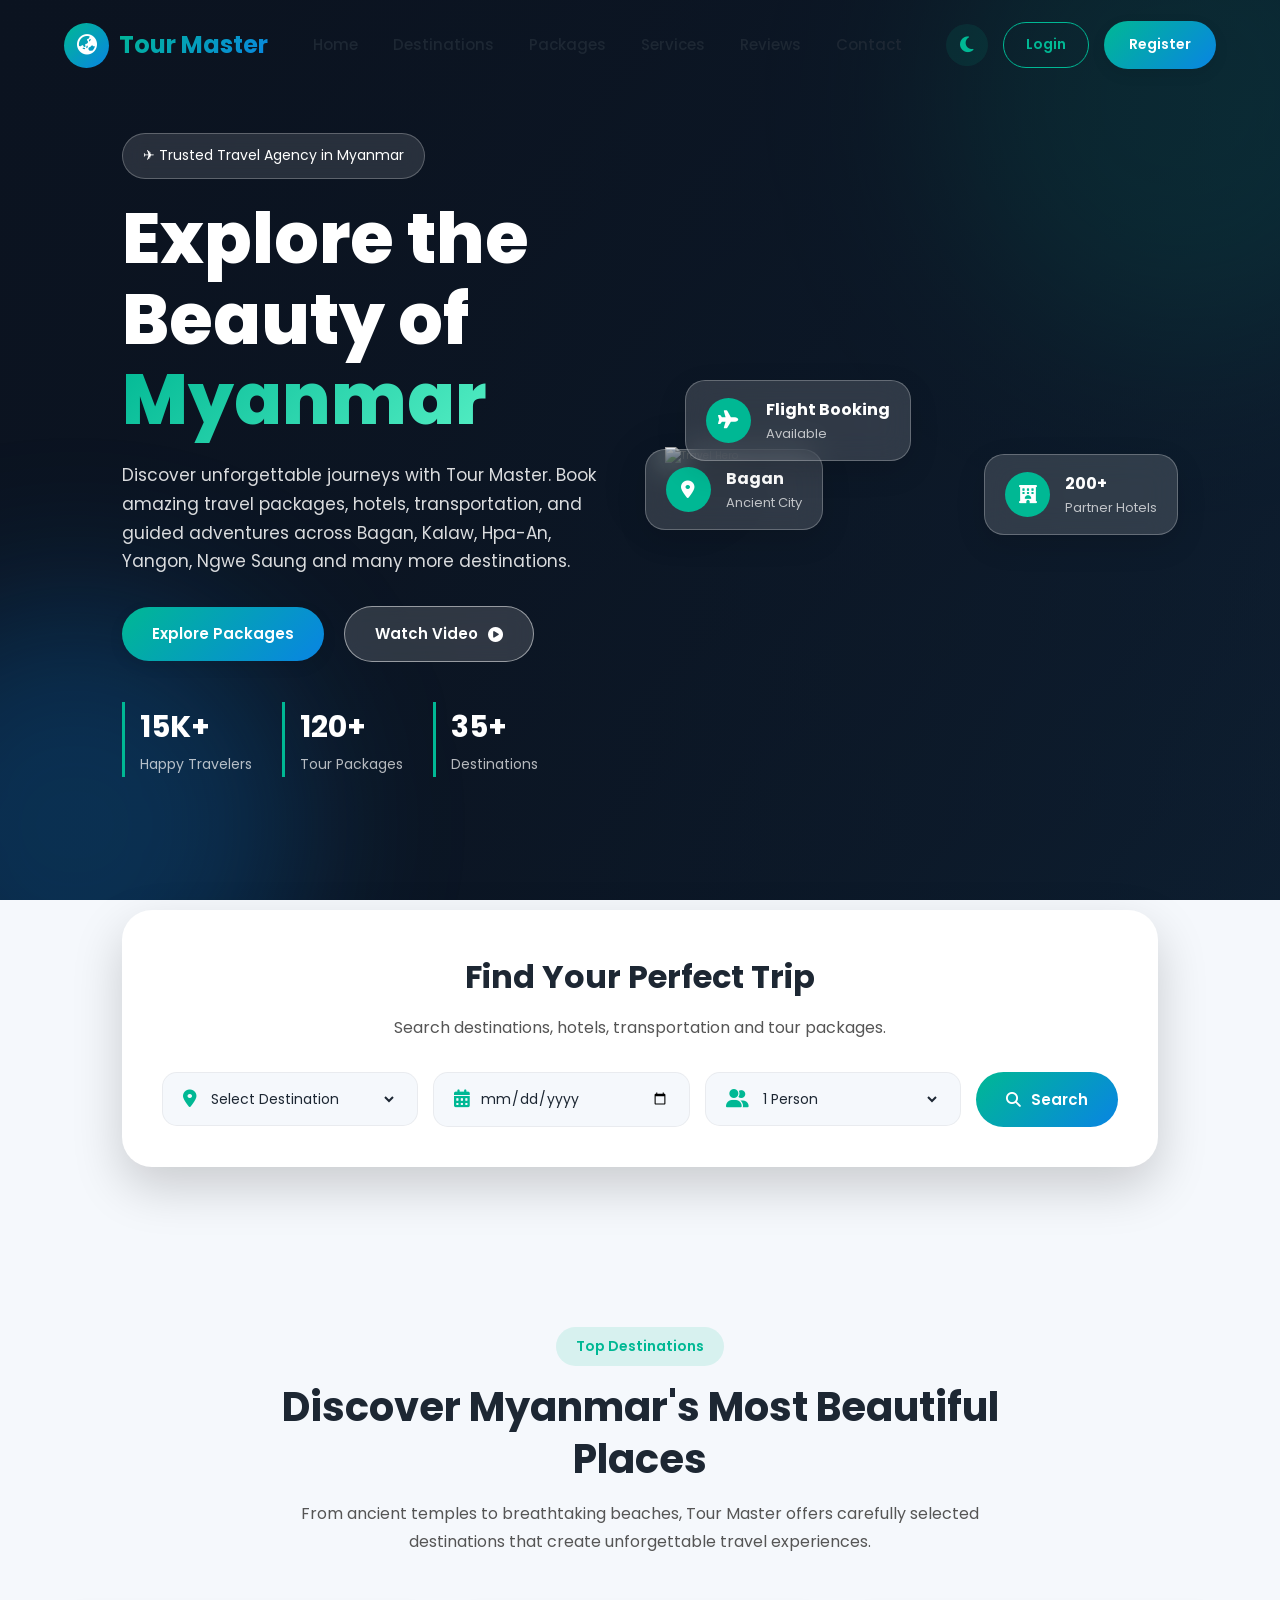
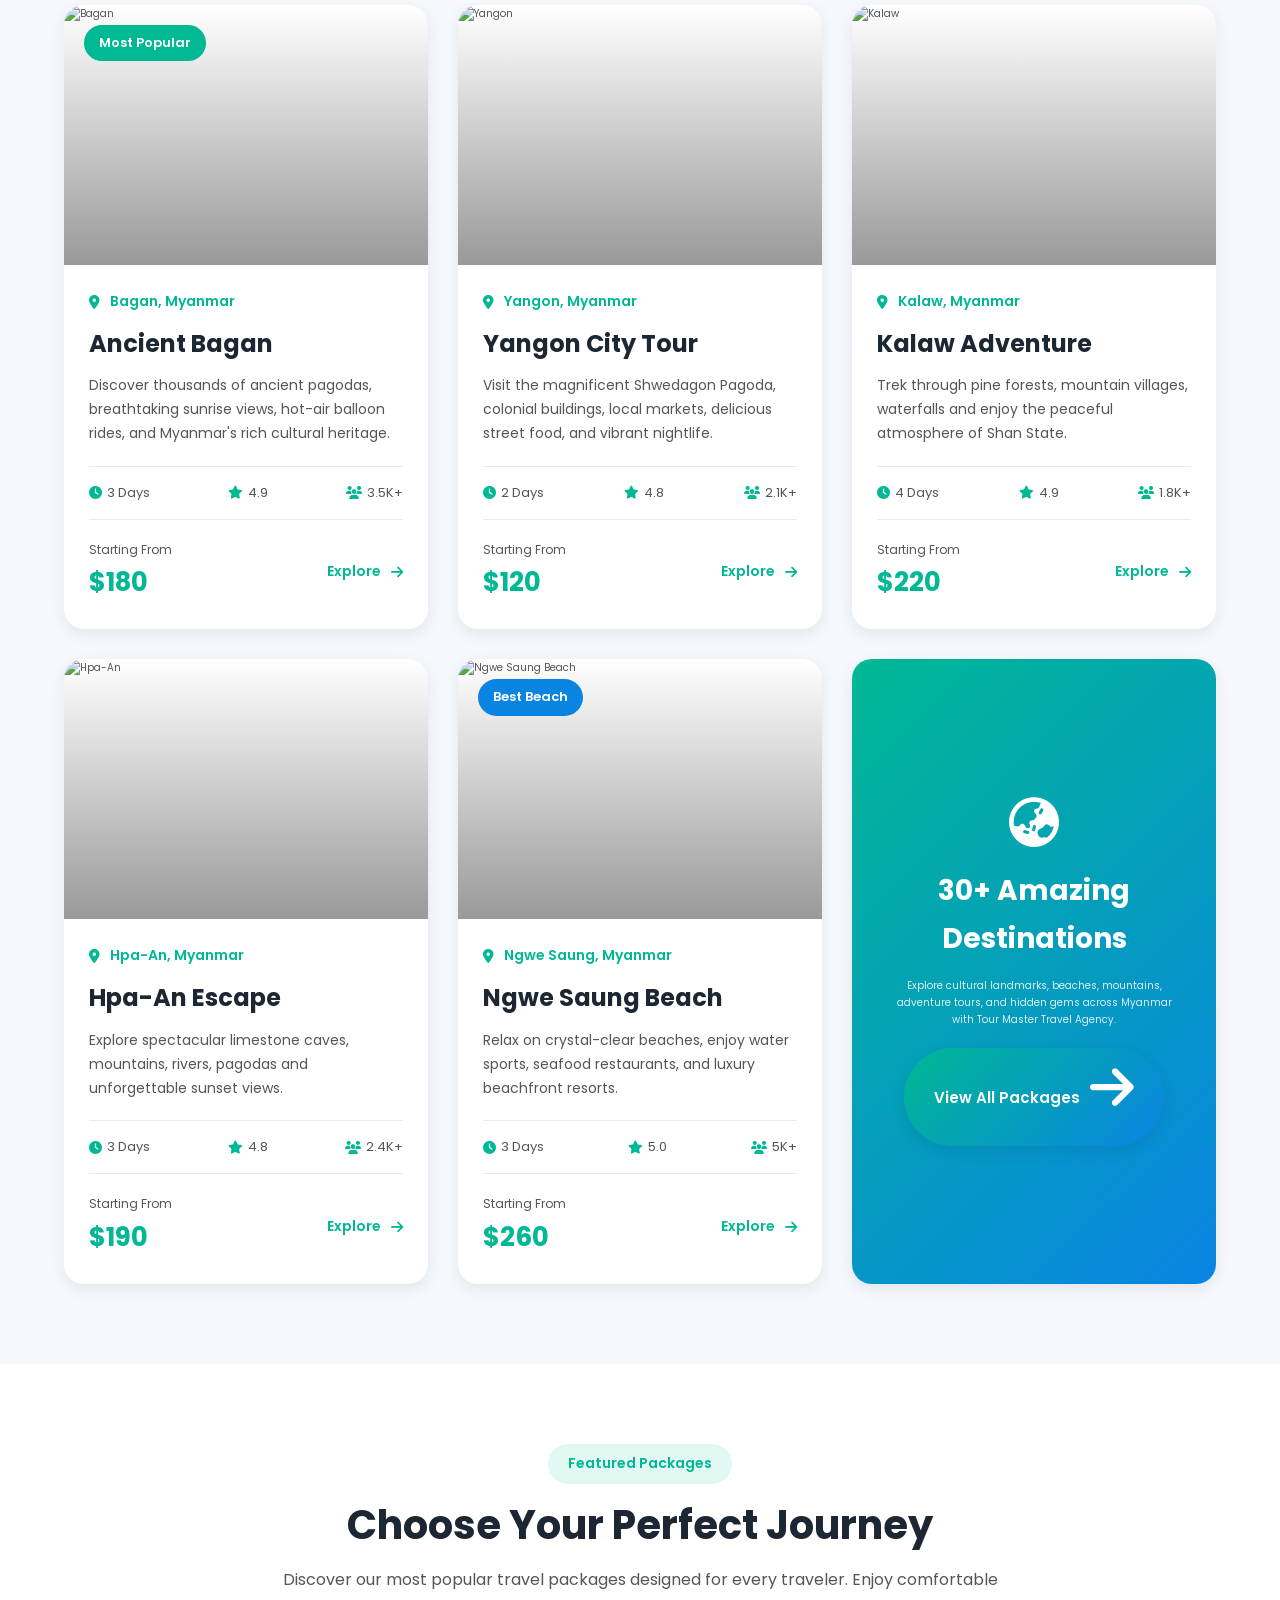
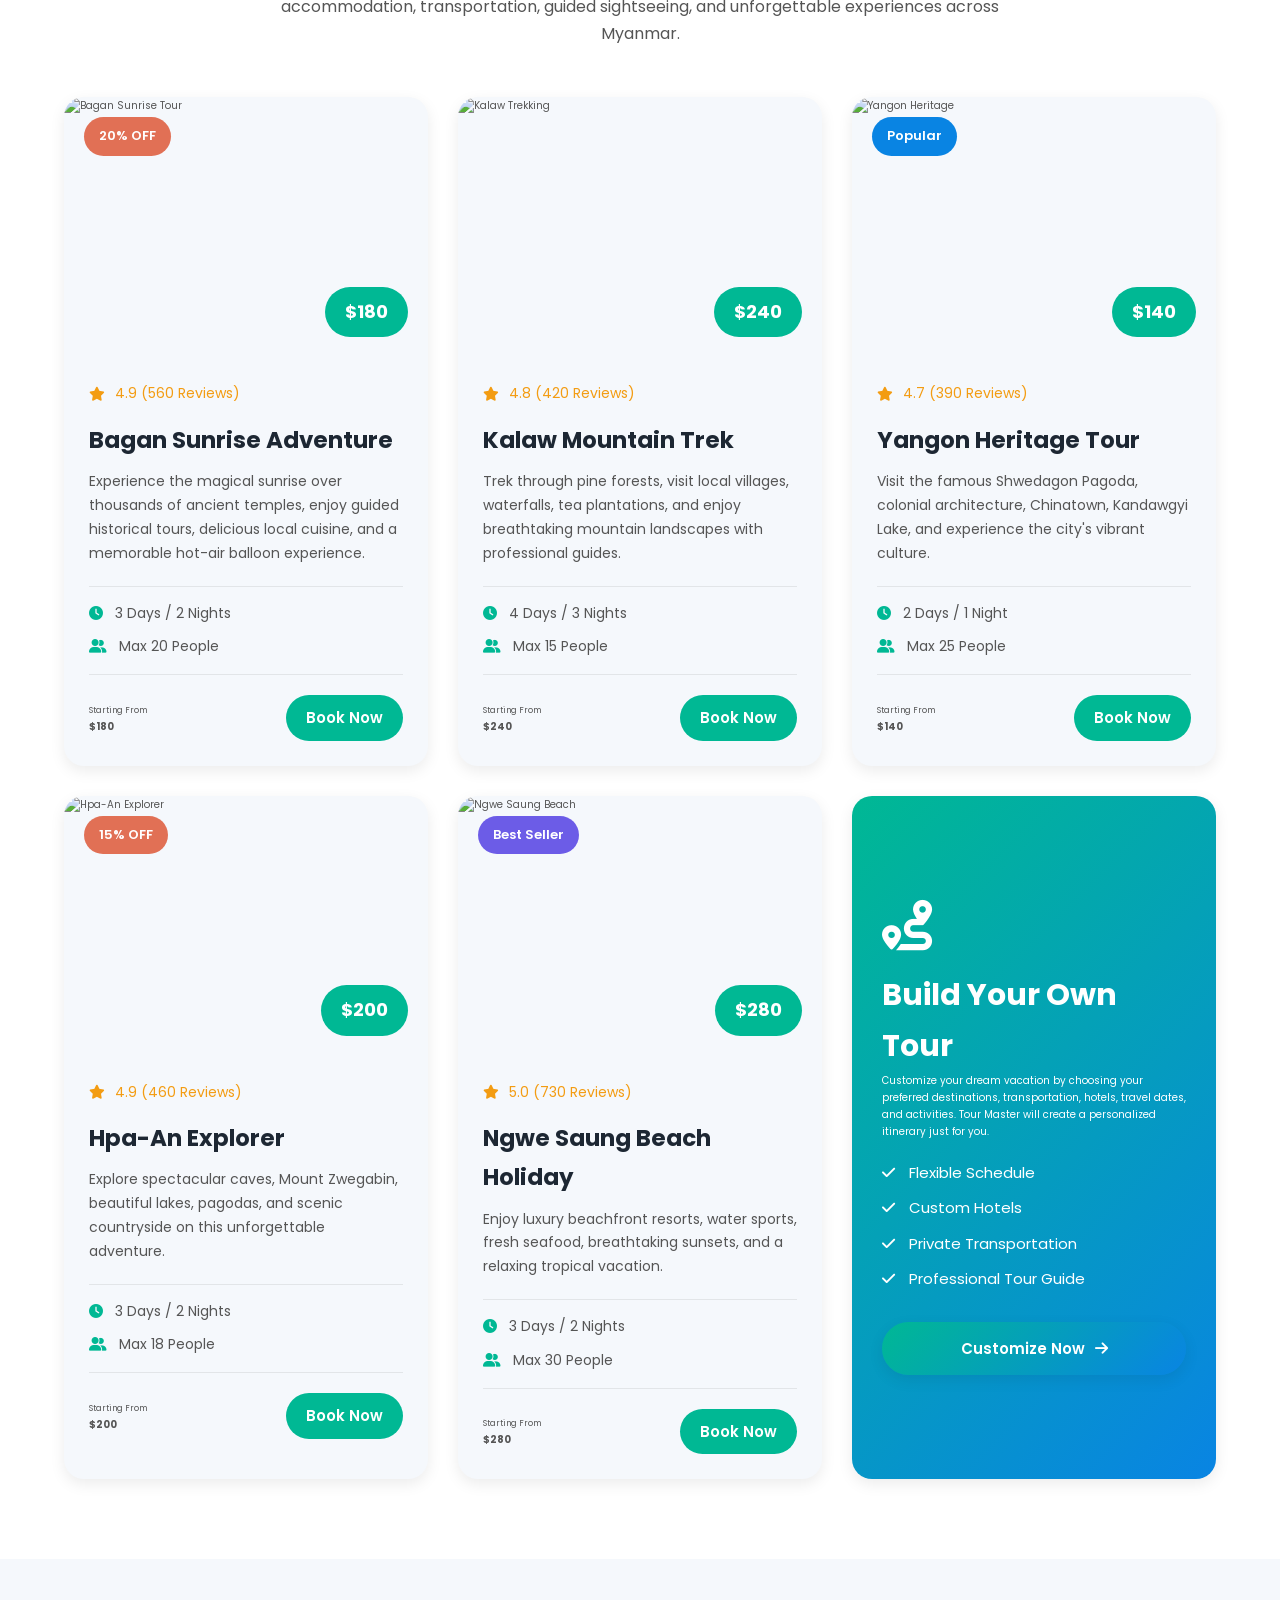
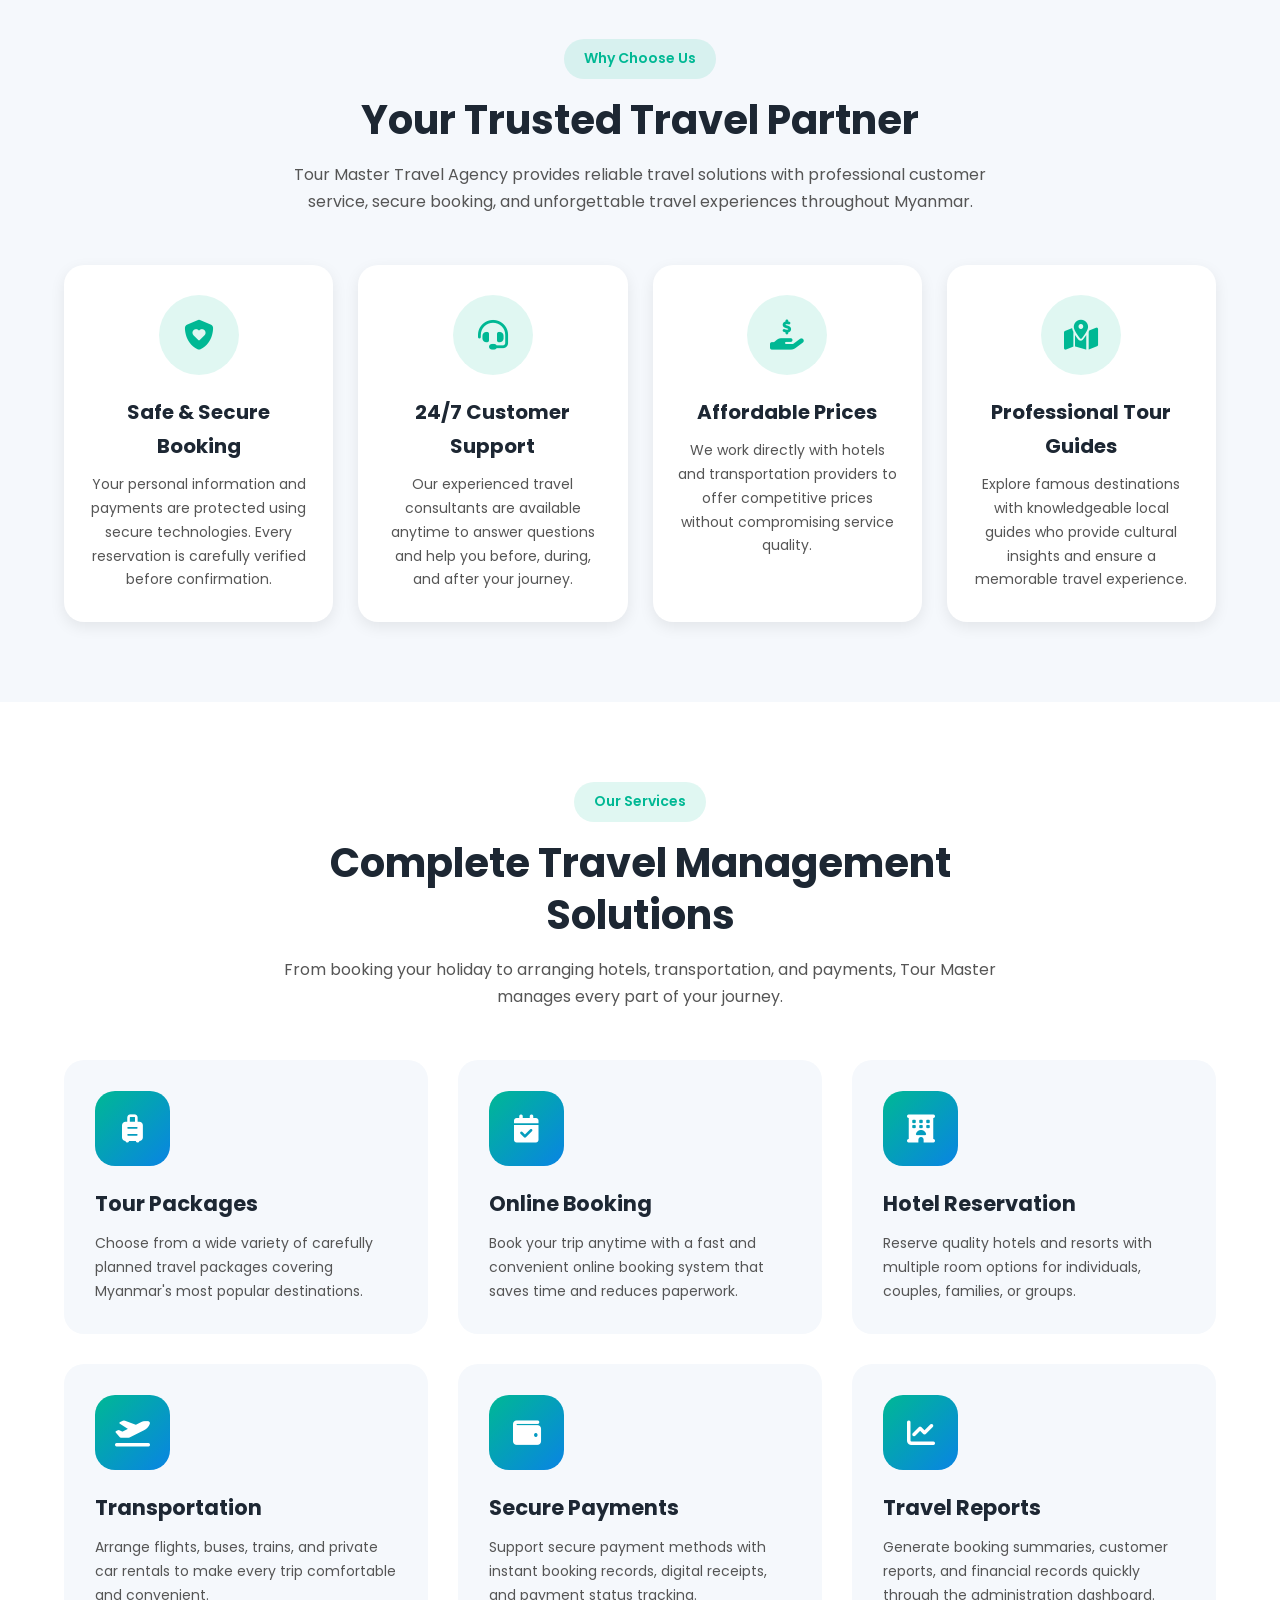
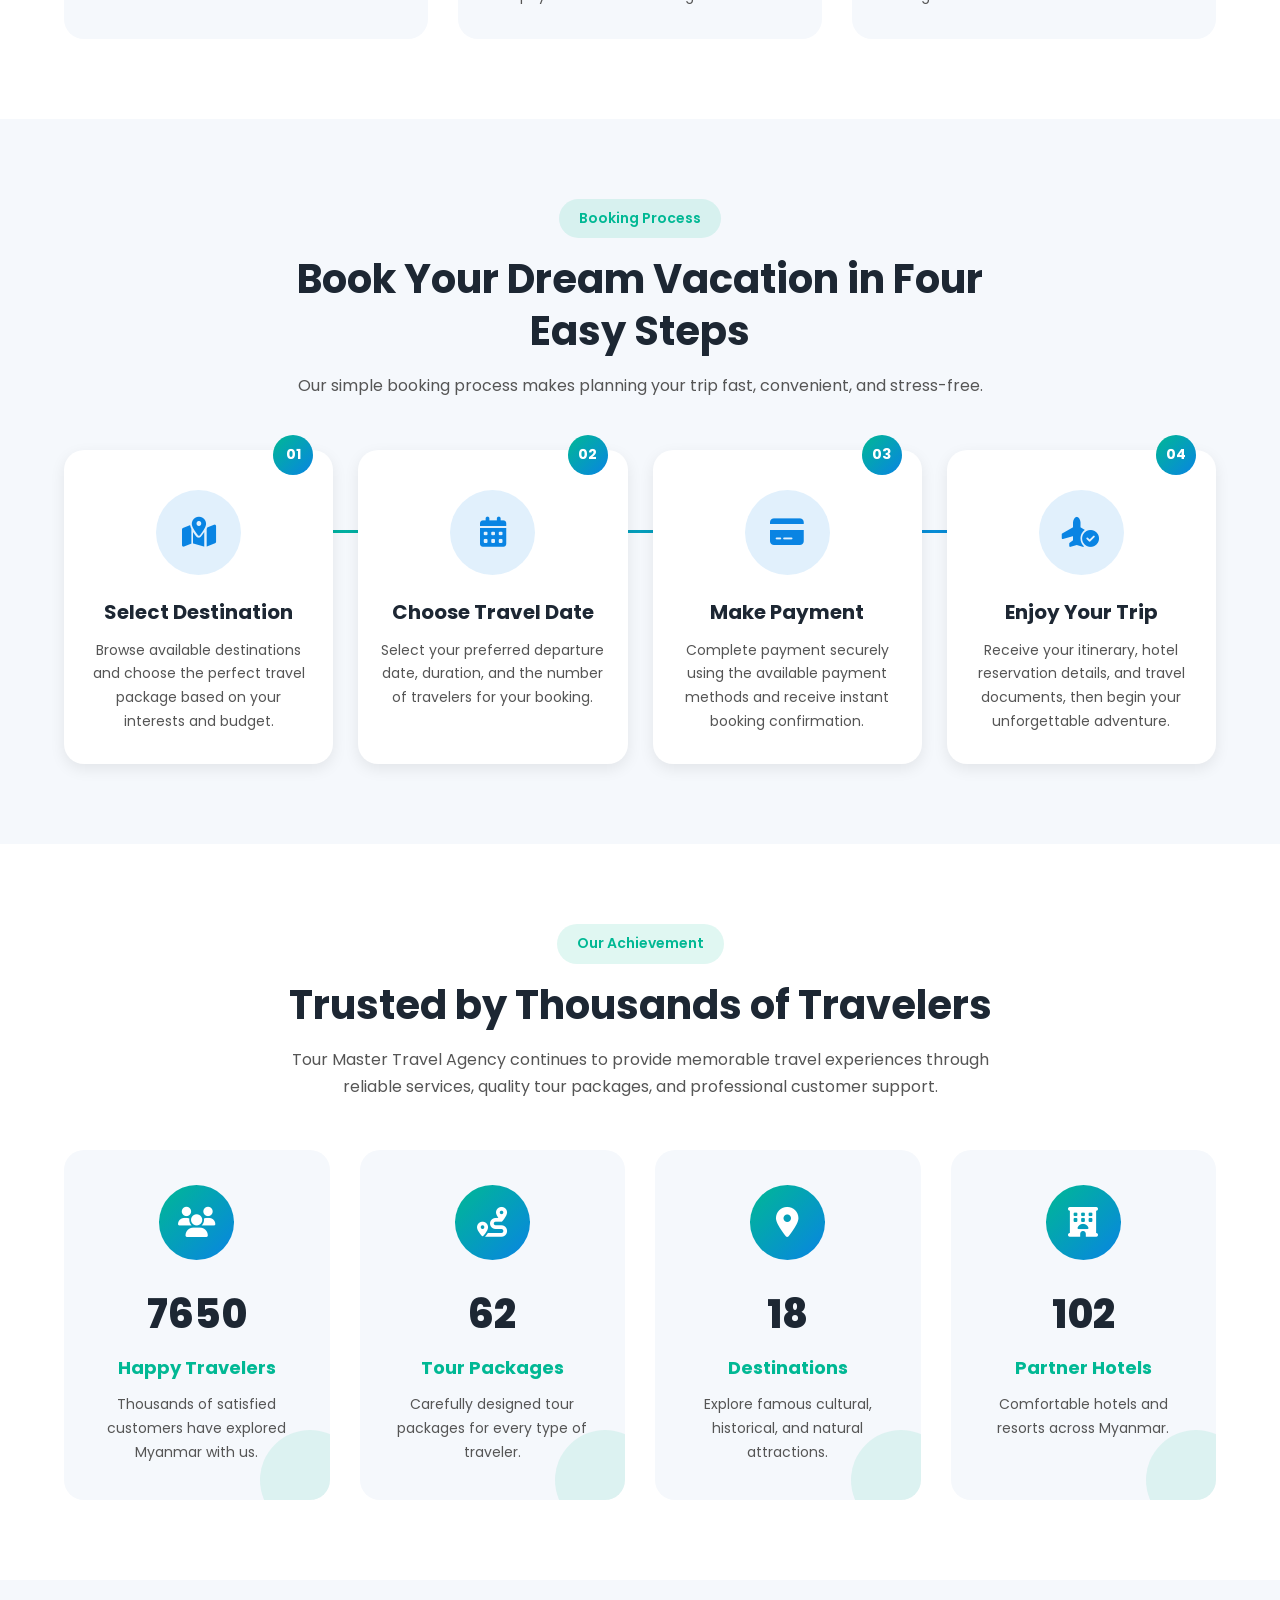
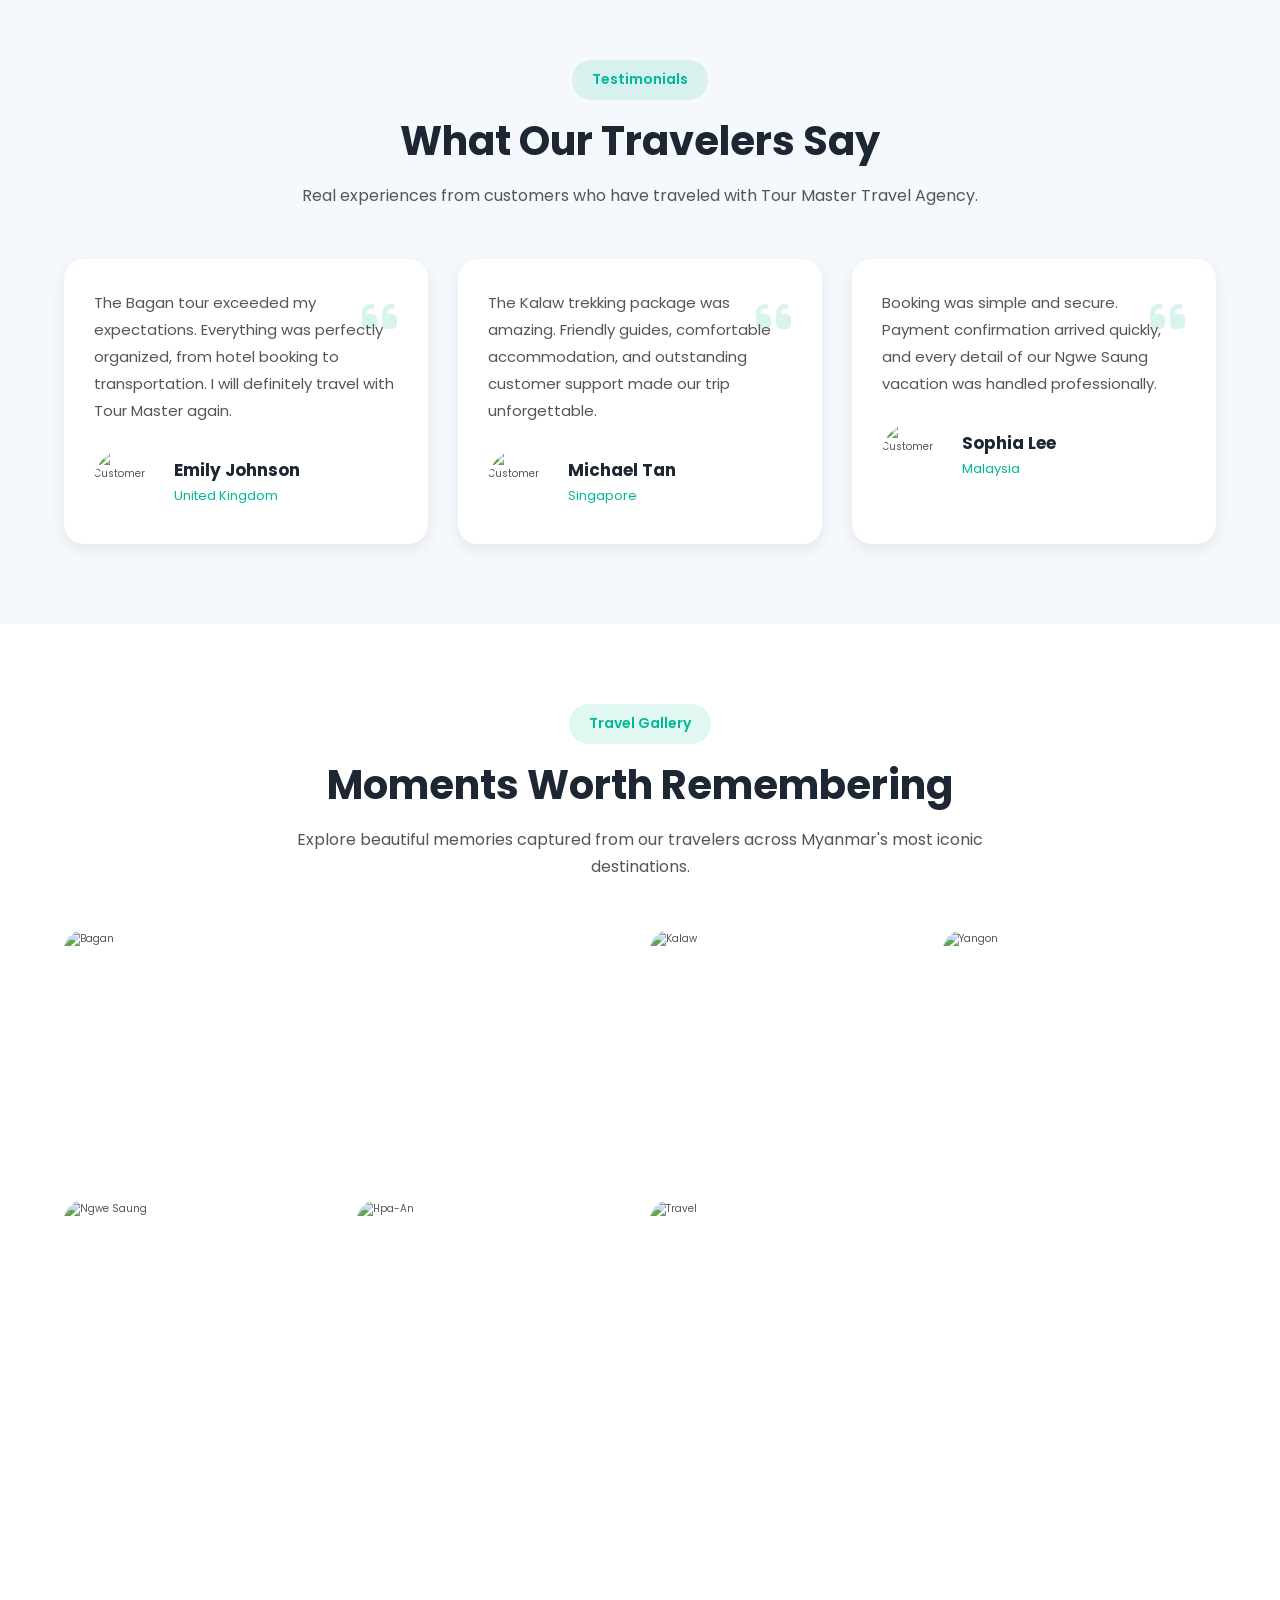
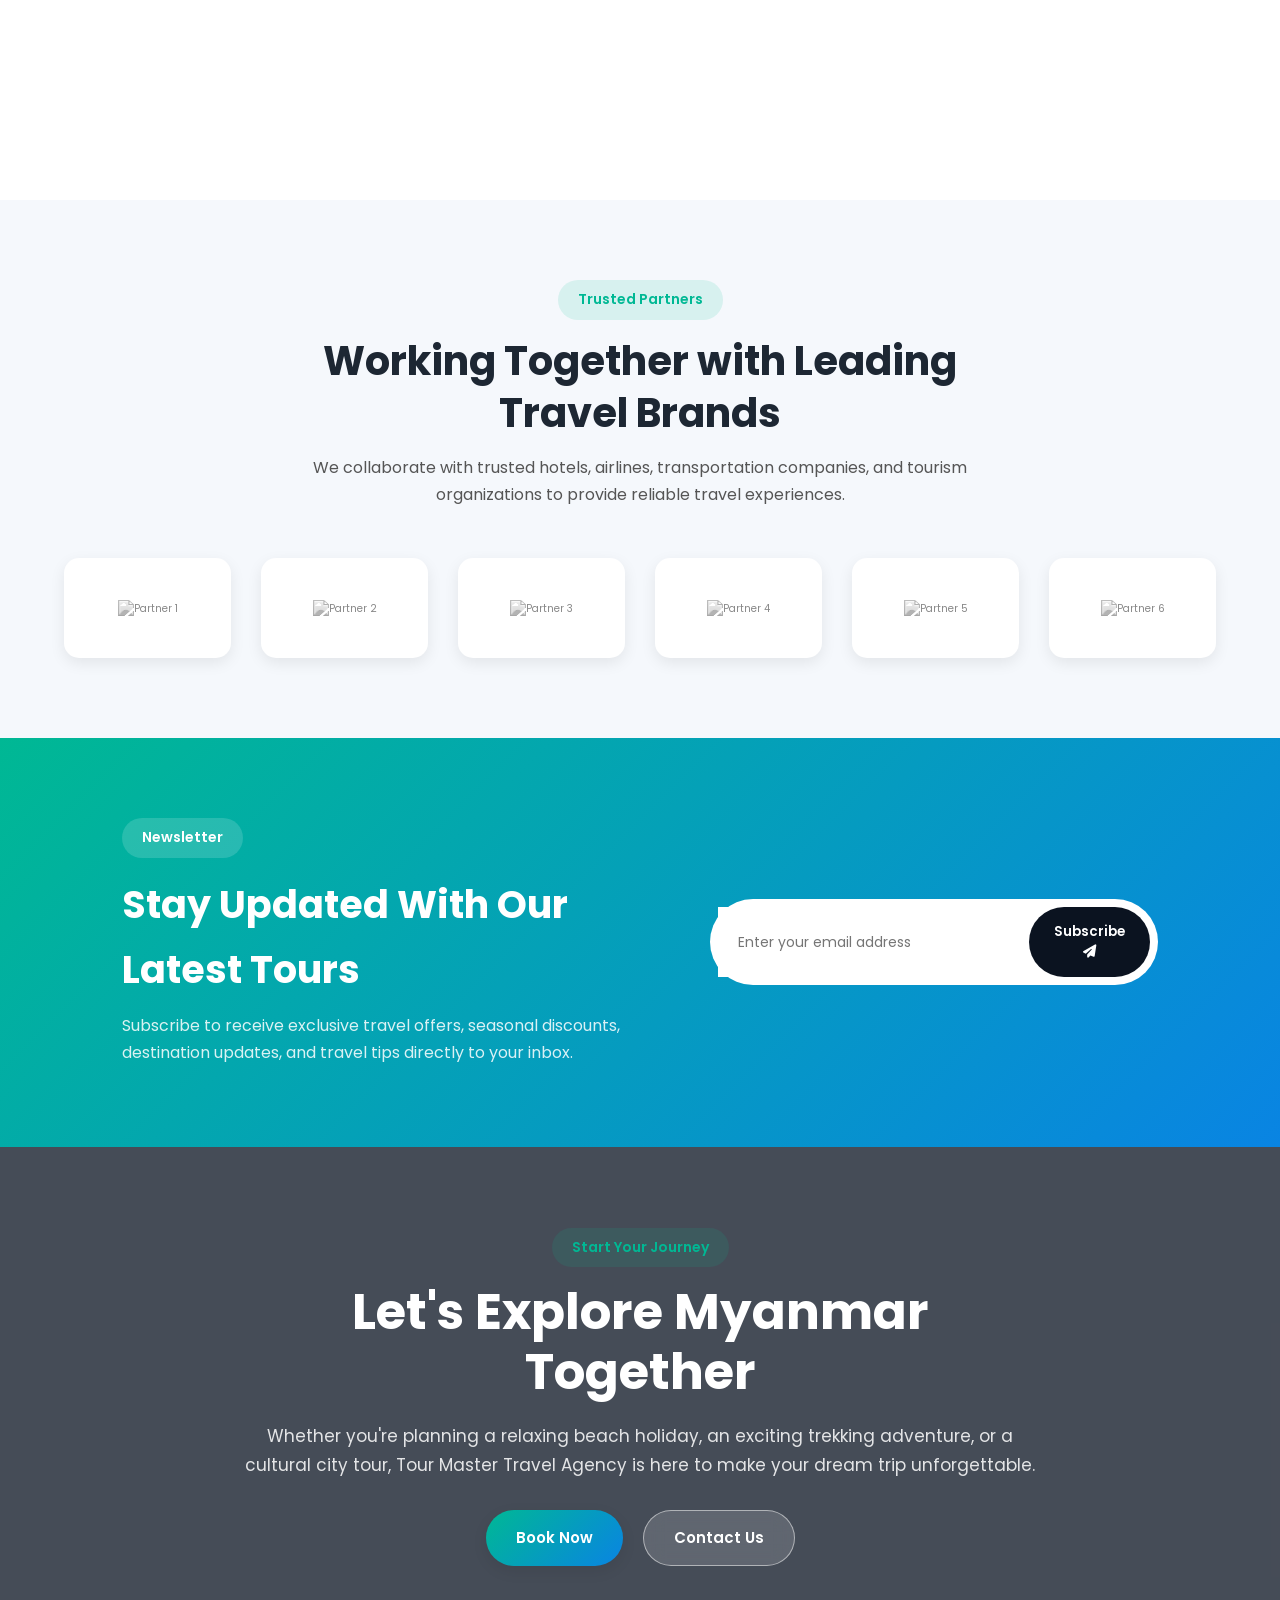
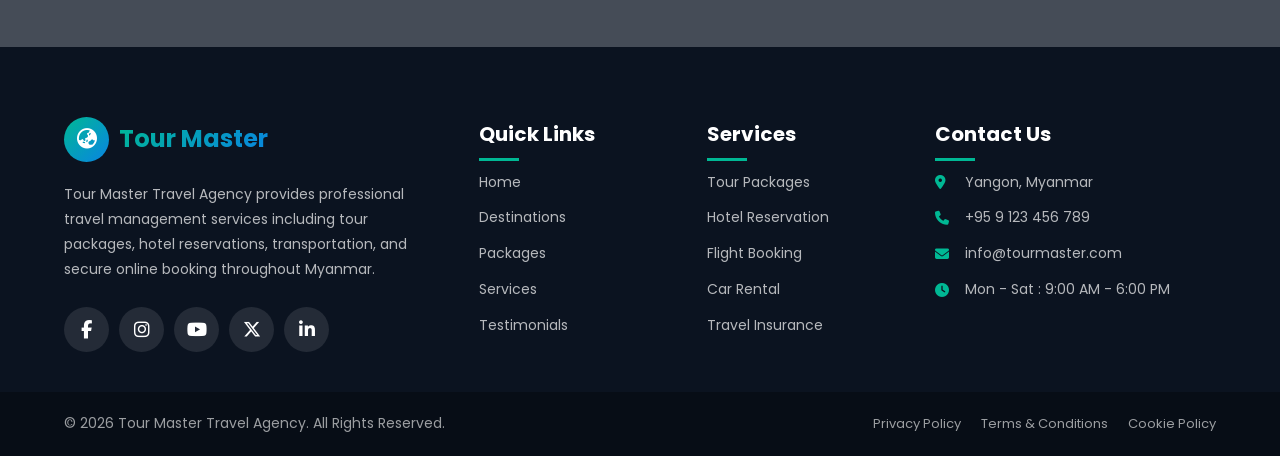
==== commit 08ac1e28: "update home page" ====
--- a/index.html
+++ b/index.html
@@ -1,3463 +1,2275 @@
 <!DOCTYPE html>
 <html lang="en">
-
 <head>
-
-<meta charset="UTF-8">
-
-<meta name="viewport" content="width=device-width, initial-scale=1.0">
-
-<title>
-Tour Master | Travel Agency
-</title>
-
-
-<!-- Tailwind CSS -->
-<script src="https://cdn.tailwindcss.com"></script>
-
-
-<!-- Font Awesome -->
-<link
-rel="stylesheet"
-href="https://cdnjs.cloudflare.com/ajax/libs/font-awesome/6.5.2/css/all.min.css"
-/>
-
-
-<script>
-
-tailwind.config = {
-
-theme: {
-
-extend: {
-
-colors:{
-
-
-primary:"#00b894",
-
-secondary:"#0984e3",
-
-dark:"#0b1320"
-
-},
-
-
-backgroundImage:{
-
-
-gradient:
-"linear-gradient(135deg,#00b894,#55efc4)"
-
-}
-
-}
-
-}
-
-}
-
-
-</script>
-
-
-
-<style>
-
-
-html{
-
-scroll-behavior:smooth;
-
-}
-
-
-body{
-
-font-family:
-"Inter",
-sans-serif;
-
-}
-
-
-
-.hero-bg{
-
-
-background:
-
-linear-gradient(
-90deg,
-rgba(11,19,32,.95),
-rgba(11,19,32,.55)
-),
-
-url("images/hero/hero.jpg");
-
-
-background-size:cover;
-
-background-position:center;
-
-
-}
-
-
-
-.glass{
-
-
-background:
-
-rgba(255,255,255,.12);
-
-
-backdrop-filter:
-
-blur(15px);
-
-
-border:
-
-1px solid rgba(255,255,255,.2);
-
-
-}
-
-
-
-.gradient-text{
-
-
-background:
-
-linear-gradient(
-135deg,
-#00b894,
-#55efc4
-);
-
-
--webkit-background-clip:text;
-
-background-clip:text;
-
-color:transparent;
-
-
-}
-
-
-
-.float-animation{
-
-
-animation:
-
-float 5s ease-in-out infinite;
-
-
-}
-
-
-@keyframes float{
-
-
-0%,100%{
-
-transform:
-translateY(0);
-
-}
-
-
-50%{
-
-transform:
-translateY(-15px);
-
-}
-
-
-}
-
-
-
-.reveal{
-
-
-opacity:0;
-
-transform:
-
-translateY(40px);
-
-transition:
-
-1s;
-
-
-}
-
-
-.reveal.active{
-
-
-opacity:1;
-
-transform:
-
-translateY(0);
-
-
-}
-
-
-
-</style>
-
+    <!-- =====================================================
+        Tour Master Travel Agency
+        Professional Travel Management System
+        Author : Your Name
+    ====================================================== -->
+
+    <meta charset="UTF-8">
+    <meta name="viewport" content="width=device-width, initial-scale=1.0">
+
+    <title>Tour Master | Explore Myanmar Like Never Before</title>
+
+    <!-- SEO -->
+    <meta name="description"
+        content="Tour Master Travel Agency helps you discover beautiful destinations across Myanmar. Book tour packages, hotels, transportation and travel with confidence.">
+
+    <meta name="keywords"
+        content="Myanmar Travel, Tour Master, Bagan Tour, Kalaw, Ngwe Saung, Yangon, Hpa-An">
+
+    <!-- Google Font -->
+    <link rel="preconnect" href="https://fonts.googleapis.com">
+    <link rel="preconnect" href="https://fonts.gstatic.com" crossorigin>
+
+    <link href="https://fonts.googleapis.com/css2?family=Poppins:wght@300;400;500;600;700;800&display=swap"
+        rel="stylesheet">
+
+    <!-- Font Awesome -->
+    <link rel="stylesheet"
+        href="https://cdnjs.cloudflare.com/ajax/libs/font-awesome/6.7.1/css/all.min.css">
+
+    <!-- CSS -->
+    <link rel="stylesheet" href="style.css">
 
 </head>
 
-
-
-<body class="bg-gray-50 text-gray-800">
-
-
+<body>
+
+<!-- ==========================
+        PRELOADER
+=========================== -->
+
+<div id="preloader">
+    <div class="loader"></div>
+</div>
+
+<!-- ==========================
+        BACK TO TOP
+=========================== -->
+
+<button id="topBtn">
+    <i class="fa-solid fa-arrow-up"></i>
+</button>
 
 <!-- ==========================
         HEADER
 =========================== -->
 
-
-<header
-id="header"
-class="
-fixed
-top-0
-left-0
-w-full
-z-50
-transition
-duration-300
-">
-
-
-<nav
-class="
-max-w-7xl
-mx-auto
-px-6
-h-24
-flex
-items-center
-justify-between
-">
-
-
-<!-- LOGO -->
-
-
-<a
-href="#"
-class="
-flex
-items-center
-gap-3
-text-3xl
-font-bold
-">
-
-
-<span
-class="
-w-12
-h-12
-rounded-full
-bg-gradient-to-r
-from-primary
-to-green-300
-flex
-items-center
-justify-center
-text-white
-">
-
-<i class="fa-solid fa-plane"></i>
-
-</span>
-
-
-<span class="gradient-text">
-
-Tour Master
-
-</span>
-
-
-</a>
-
-
-
-
-
-<!-- DESKTOP MENU -->
-
-
-<ul
-id="navLinks"
-class="
-hidden
-lg:flex
-items-center
-gap-10
-text-lg
-font-medium
-text-white
-">
-
-
-<li>
-
-<a
-href="#home"
-class="hover:text-primary transition">
-
-Home
-
-</a>
-
-</li>
-
-
-<li>
-
-<a
-href="#destination"
-class="hover:text-primary transition">
-
-Destinations
-
-</a>
-
-</li>
-
-
-
-<li>
-
-<a
-href="#packages"
-class="hover:text-primary transition">
-
-Packages
-
-</a>
-
-</li>
-
-
-
-<li>
-
-<a
-href="#services"
-class="hover:text-primary transition">
-
-Services
-
-</a>
-
-</li>
-
-
-
-<li>
-
-<a
-href="#contact"
-class="hover:text-primary transition">
-
-Contact
-
-</a>
-
-</li>
-
-
-</ul>
-
-
-
-
-
-
-<!-- RIGHT -->
-
-
-<div
-class="
-flex
-items-center
-gap-4
-">
-
-
-<button
-id="themeToggle"
-class="
-w-11
-h-11
-rounded-full
-bg-white/20
-text-white
-">
-
-<i class="fa-solid fa-moon"></i>
-
-</button>
-
-
-
-<a
-href="#"
-class="
-hidden
-md:block
-px-6
-py-3
-rounded-full
-border
-border-primary
-text-white
-hover:bg-primary
-transition
-">
-
-Login
-
-</a>
-
-
-
-<a
-href="#"
-class="
-hidden
-md:block
-px-7
-py-3
-rounded-full
-bg-gradient-to-r
-from-primary
-to-green-300
-text-white
-font-semibold
-">
-
-Register
-
-</a>
-
-
-
-<button
-id="menuBtn"
-class="
-lg:hidden
-text-white
-text-3xl
-">
-
-<i class="fa-solid fa-bars"></i>
-
-</button>
-
-
-
-</div>
-
-
-</nav>
+<header>
+
+    <nav class="navbar">
+
+        <div class="logo">
+
+            <i class="fa-solid fa-earth-asia"></i>
+
+            <span>Tour Master</span>
+
+        </div>
+
+        <ul class="nav-links">
+
+            <li><a href="#">Home</a></li>
+
+            <li><a href="#destinations">Destinations</a></li>
+
+            <li><a href="#packages">Packages</a></li>
+
+            <li><a href="#services">Services</a></li>
+
+            <li><a href="#reviews">Reviews</a></li>
+
+            <li><a href="#contact">Contact</a></li>
+
+        </ul>
+
+        <div class="nav-right">
+
+            <button id="themeToggle">
+                <i class="fa-solid fa-moon"></i>
+            </button>
+
+            <a href="#" class="login-btn">
+                Login
+            </a>
+
+            <a href="#" class="register-btn">
+                Register
+            </a>
+
+            <div class="menu-btn">
+                <i class="fa-solid fa-bars"></i>
+            </div>
+
+        </div>
+
+    </nav>
 
 </header>
-
-
-
-
-
-
 
 <!-- ==========================
         HERO SECTION
 =========================== -->
 
-
-<section
-id="home"
-class="
-hero-bg
-min-h-screen
-flex
-items-center
-relative
-overflow-hidden
-">
-
-
-<div
-class="
-max-w-7xl
-mx-auto
-px-6
-grid
-lg:grid-cols-2
-gap-16
-items-center
-pt-24
-">
-
-
-
-
-
-<!-- HERO CONTENT -->
-
-
-<div
-class="
-text-white
-">
-
-
-<div
-class="
-inline-flex
-items-center
-gap-3
-glass
-px-6
-py-3
-rounded-full
-mb-8
-">
-
-
-<i class="fa-solid fa-earth-americas text-primary"></i>
-
-
-<span>
-
-Explore Myanmar With Us
-
-</span>
-
+<section class="hero">
+
+    <!-- Background Overlay -->
+    <div class="hero-overlay"></div>
+
+    <div class="hero-container">
+
+        <!-- Left Side -->
+        <div class="hero-content">
+
+            <span class="hero-tag">
+                ✈ Trusted Travel Agency in Myanmar
+            </span>
+
+            <h1>
+
+                Explore the Beauty of
+                <span>Myanmar</span>
+
+            </h1>
+
+            <p>
+
+                Discover unforgettable journeys with Tour Master.
+
+                Book amazing travel packages, hotels,
+                transportation, and guided adventures across
+                Bagan, Kalaw, Hpa-An, Yangon,
+                Ngwe Saung and many more destinations.
+
+            </p>
+
+            <div class="hero-buttons">
+
+                <a href="#packages" class="primary-btn">
+
+                    Explore Packages
+
+                </a>
+
+                <a href="#" class="secondary-btn">
+
+                    Watch Video
+
+                    <i class="fa-solid fa-circle-play"></i>
+
+                </a>
+
+            </div>
+
+            <!-- Quick Statistics -->
+
+            <div class="hero-stats">
+
+                <div class="stat">
+
+                    <h2>15K+</h2>
+
+                    <span>Happy Travelers</span>
+
+                </div>
+
+                <div class="stat">
+
+                    <h2>120+</h2>
+
+                    <span>Tour Packages</span>
+
+                </div>
+
+                <div class="stat">
+
+                    <h2>35+</h2>
+
+                    <span>Destinations</span>
+
+                </div>
+
+            </div>
+
+        </div>
+
+        <!-- Right Side -->
+
+        <div class="hero-image">
+
+            <img src="images/hero.png"
+                alt="Travel Hero">
+
+            <div class="floating-card card1">
+
+                <i class="fa-solid fa-location-dot"></i>
+
+                <div>
+
+                    <h4>Bagan</h4>
+
+                    <p>Ancient City</p>
+
+                </div>
+
+            </div>
+
+            <div class="floating-card card2">
+
+                <i class="fa-solid fa-hotel"></i>
+
+                <div>
+
+                    <h4>200+</h4>
+
+                    <p>Partner Hotels</p>
+
+                </div>
+
+            </div>
+
+            <div class="floating-card card3">
+
+                <i class="fa-solid fa-plane"></i>
+
+                <div>
+
+                    <h4>Flight Booking</h4>
+
+                    <p>Available</p>
+
+                </div>
+
+            </div>
+
+        </div>
+
+    </div>
+
+</section>
+
+<!-- ==========================
+      QUICK SEARCH
+=========================== -->
+
+<section class="search-section">
+
+    <div class="search-container">
+
+        <h2>
+
+            Find Your Perfect Trip
+
+        </h2>
+
+        <p>
+
+            Search destinations, hotels,
+            transportation and tour packages.
+
+        </p>
+
+        <form class="search-form">
+
+            <div class="search-box">
+
+                <i class="fa-solid fa-location-dot"></i>
+
+                <select>
+
+                    <option selected>
+                        Select Destination
+                    </option>
+
+                    <option>Bagan</option>
+
+                    <option>Yangon</option>
+
+                    <option>Kalaw</option>
+
+                    <option>Hpa-An</option>
+
+                    <option>Ngwe Saung</option>
+
+                </select>
+
+            </div>
+
+            <div class="search-box">
+
+                <i class="fa-solid fa-calendar-days"></i>
+
+                <input type="date">
+
+            </div>
+
+            <div class="search-box">
+
+                <i class="fa-solid fa-user-group"></i>
+
+                <select>
+
+                    <option>1 Person</option>
+
+                    <option>2 Persons</option>
+
+                    <option>3 Persons</option>
+
+                    <option>4 Persons</option>
+
+                    <option>5+ Persons</option>
+
+                </select>
+
+            </div>
+
+            <button>
+
+                <i class="fa-solid fa-magnifying-glass"></i>
+
+                Search
+
+            </button>
+
+        </form>
+
+    </div>
+
+</section>
+
+<!-- ============================================================
+        END OF PART 1A
+
+        NEXT:
+        PART 1B
+        - Popular Destinations
+        - Destination Cards
+        - Image Gallery
+=============================================================== -->
+<!-- ==========================================================
+                    POPULAR DESTINATIONS
+=========================================================== -->
+
+<section class="destinations section" id="destinations">
+
+    <div class="section-header">
+
+        <span class="section-tag">
+            Top Destinations
+        </span>
+
+        <h2>
+            Discover Myanmar's Most Beautiful Places
+        </h2>
+
+        <p>
+            From ancient temples to breathtaking beaches,
+            Tour Master offers carefully selected destinations
+            that create unforgettable travel experiences.
+        </p>
+
+    </div>
+
+    <div class="destination-grid">
+
+        <!-- ================= CARD 1 ================= -->
+
+        <article class="destination-card">
+
+            <div class="destination-image">
+
+                <img src="images/bagan.jpg" alt="Bagan">
+
+                <span class="destination-badge">
+                    Most Popular
+                </span>
+
+            </div>
+
+            <div class="destination-content">
+
+                <div class="destination-location">
+
+                    <i class="fa-solid fa-location-dot"></i>
+
+                    Bagan, Myanmar
+
+                </div>
+
+                <h3>Ancient Bagan</h3>
+
+                <p>
+                    Discover thousands of ancient pagodas,
+                    breathtaking sunrise views, hot-air balloon
+                    rides, and Myanmar's rich cultural heritage.
+                </p>
+
+                <div class="destination-info">
+
+                    <span>
+                        <i class="fa-solid fa-clock"></i>
+                        3 Days
+                    </span>
+
+                    <span>
+                        <i class="fa-solid fa-star"></i>
+                        4.9
+                    </span>
+
+                    <span>
+                        <i class="fa-solid fa-users"></i>
+                        3.5K+
+                    </span>
+
+                </div>
+
+                <div class="destination-footer">
+
+                    <div class="price">
+
+                        <small>Starting From</small>
+
+                        <h4>$180</h4>
+
+                    </div>
+
+                    <a href="#" class="card-btn">
+
+                        Explore
+
+                        <i class="fa-solid fa-arrow-right"></i>
+
+                    </a>
+
+                </div>
+
+            </div>
+
+        </article>
+
+        <!-- ================= CARD 2 ================= -->
+
+        <article class="destination-card">
+
+            <div class="destination-image">
+
+                <img src="images/yangon.jpg" alt="Yangon">
+
+            </div>
+
+            <div class="destination-content">
+
+                <div class="destination-location">
+
+                    <i class="fa-solid fa-location-dot"></i>
+
+                    Yangon, Myanmar
+
+                </div>
+
+                <h3>Yangon City Tour</h3>
+
+                <p>
+                    Visit the magnificent Shwedagon Pagoda,
+                    colonial buildings, local markets,
+                    delicious street food, and vibrant nightlife.
+                </p>
+
+                <div class="destination-info">
+
+                    <span>
+
+                        <i class="fa-solid fa-clock"></i>
+
+                        2 Days
+
+                    </span>
+
+                    <span>
+
+                        <i class="fa-solid fa-star"></i>
+
+                        4.8
+
+                    </span>
+
+                    <span>
+
+                        <i class="fa-solid fa-users"></i>
+
+                        2.1K+
+
+                    </span>
+
+                </div>
+
+                <div class="destination-footer">
+
+                    <div class="price">
+
+                        <small>Starting From</small>
+
+                        <h4>$120</h4>
+
+                    </div>
+
+                    <a href="#" class="card-btn">
+
+                        Explore
+
+                        <i class="fa-solid fa-arrow-right"></i>
+
+                    </a>
+
+                </div>
+
+            </div>
+
+        </article>
+
+        <!-- ================= CARD 3 ================= -->
+
+        <article class="destination-card">
+
+            <div class="destination-image">
+
+                <img src="images/kalaw.jpg" alt="Kalaw">
+
+            </div>
+
+            <div class="destination-content">
+
+                <div class="destination-location">
+
+                    <i class="fa-solid fa-location-dot"></i>
+
+                    Kalaw, Myanmar
+
+                </div>
+
+                <h3>Kalaw Adventure</h3>
+
+                <p>
+                    Trek through pine forests,
+                    mountain villages,
+                    waterfalls and enjoy the peaceful
+                    atmosphere of Shan State.
+                </p>
+
+                <div class="destination-info">
+
+                    <span>
+
+                        <i class="fa-solid fa-clock"></i>
+
+                        4 Days
+
+                    </span>
+
+                    <span>
+
+                        <i class="fa-solid fa-star"></i>
+
+                        4.9
+
+                    </span>
+
+                    <span>
+
+                        <i class="fa-solid fa-users"></i>
+
+                        1.8K+
+
+                    </span>
+
+                </div>
+
+                <div class="destination-footer">
+
+                    <div class="price">
+
+                        <small>Starting From</small>
+
+                        <h4>$220</h4>
+
+                    </div>
+
+                    <a href="#" class="card-btn">
+
+                        Explore
+
+                        <i class="fa-solid fa-arrow-right"></i>
+
+                    </a>
+
+                </div>
+
+            </div>
+
+        </article>
+
+        <!-- ================= CARD 4 ================= -->
+
+        <article class="destination-card">
+
+            <div class="destination-image">
+
+                <img src="images/hpaan.jpg" alt="Hpa-An">
+
+            </div>
+
+            <div class="destination-content">
+
+                <div class="destination-location">
+
+                    <i class="fa-solid fa-location-dot"></i>
+
+                    Hpa-An, Myanmar
+
+                </div>
+
+                <h3>Hpa-An Escape</h3>
+
+                <p>
+                    Explore spectacular limestone caves,
+                    mountains, rivers,
+                    pagodas and unforgettable sunset views.
+                </p>
+
+                <div class="destination-info">
+
+                    <span>
+
+                        <i class="fa-solid fa-clock"></i>
+
+                        3 Days
+
+                    </span>
+
+                    <span>
+
+                        <i class="fa-solid fa-star"></i>
+
+                        4.8
+
+                    </span>
+
+                    <span>
+
+                        <i class="fa-solid fa-users"></i>
+
+                        2.4K+
+
+                    </span>
+
+                </div>
+
+                <div class="destination-footer">
+
+                    <div class="price">
+
+                        <small>Starting From</small>
+
+                        <h4>$190</h4>
+
+                    </div>
+
+                    <a href="#" class="card-btn">
+
+                        Explore
+
+                        <i class="fa-solid fa-arrow-right"></i>
+
+                    </a>
+
+                </div>
+
+            </div>
+
+        </article>
+
+        <!-- ================= CARD 5 ================= -->
+
+        <article class="destination-card">
+
+            <div class="destination-image">
+
+                <img src="images/ngwesaung.jpg"
+                     alt="Ngwe Saung Beach">
+
+                <span class="destination-badge beach">
+
+                    Best Beach
+
+                </span>
+
+            </div>
+
+            <div class="destination-content">
+
+                <div class="destination-location">
+
+                    <i class="fa-solid fa-location-dot"></i>
+
+                    Ngwe Saung, Myanmar
+
+                </div>
+
+                <h3>Ngwe Saung Beach</h3>
+
+                <p>
+                    Relax on crystal-clear beaches,
+                    enjoy water sports,
+                    seafood restaurants,
+                    and luxury beachfront resorts.
+                </p>
+
+                <div class="destination-info">
+
+                    <span>
+
+                        <i class="fa-solid fa-clock"></i>
+
+                        3 Days
+
+                    </span>
+
+                    <span>
+
+                        <i class="fa-solid fa-star"></i>
+
+                        5.0
+
+                    </span>
+
+                    <span>
+
+                        <i class="fa-solid fa-users"></i>
+
+                        5K+
+
+                    </span>
+
+                </div>
+
+                <div class="destination-footer">
+
+                    <div class="price">
+
+                        <small>Starting From</small>
+
+                        <h4>$260</h4>
+
+                    </div>
+
+                    <a href="#" class="card-btn">
+
+                        Explore
+
+                        <i class="fa-solid fa-arrow-right"></i>
+
+                    </a>
+
+                </div>
+
+            </div>
+
+        </article>
+
+        <!-- ================= CARD 6 ================= -->
+
+        <article class="destination-card special-card">
+
+            <div class="special-content">
+
+                <i class="fa-solid fa-earth-asia"></i>
+
+                <h3>
+                    30+ Amazing Destinations
+                </h3>
+
+                <p>
+                    Explore cultural landmarks,
+                    beaches,
+                    mountains,
+                    adventure tours,
+                    and hidden gems across Myanmar with
+                    Tour Master Travel Agency.
+                </p>
+
+                <a href="#packages" class="primary-btn">
+
+                    View All Packages
+
+                    <i class="fa-solid fa-arrow-right"></i>
+
+                </a>
+
+            </div>
+
+        </article>
+
+    </div>
+
+</section>
+
+<!-- ==========================================================
+                    END OF PART 1B
+
+NEXT:
+Part 1C
+✔ Featured Tour Packages
+✔ Premium Package Cards
+✔ Price Tags
+✔ Booking Buttons
+✔ Ratings
+✔ Discount Badges
+✔ Hover Effects
+=========================================================== -->
+<!-- ==========================================================
+                    FEATURED TOUR PACKAGES
+=========================================================== -->
+
+<section class="packages section" id="packages">
+
+    <div class="section-header">
+
+        <span class="section-tag">
+            Featured Packages
+        </span>
+
+        <h2>
+            Choose Your Perfect Journey
+        </h2>
+
+        <p>
+            Discover our most popular travel packages designed for every traveler.
+            Enjoy comfortable accommodation, transportation, guided sightseeing,
+            and unforgettable experiences across Myanmar.
+        </p>
+
+    </div>
+
+    <div class="package-grid">
+
+        <!-- ================= PACKAGE 1 ================= -->
+
+        <article class="package-card">
+
+            <div class="package-image">
+
+                <img src="images/package-bagan.jpg"
+                     alt="Bagan Sunrise Tour">
+
+                <span class="discount">
+                    20% OFF
+                </span>
+
+                <span class="price-tag">
+                    $180
+                </span>
+
+            </div>
+
+            <div class="package-content">
+
+                <div class="package-rating">
+
+                    <i class="fa-solid fa-star"></i>
+                    <span>4.9 (560 Reviews)</span>
+
+                </div>
+
+                <h3>Bagan Sunrise Adventure</h3>
+
+                <p>
+                    Experience the magical sunrise over thousands of ancient
+                    temples, enjoy guided historical tours, delicious local
+                    cuisine, and a memorable hot-air balloon experience.
+                </p>
+
+                <div class="package-info">
+
+                    <span>
+                        <i class="fa-solid fa-clock"></i>
+                        3 Days / 2 Nights
+                    </span>
+
+                    <span>
+                        <i class="fa-solid fa-user-group"></i>
+                        Max 20 People
+                    </span>
+
+                </div>
+
+                <div class="package-footer">
+
+                    <div>
+
+                        <small>Starting From</small>
+                        <h4>$180</h4>
+
+                    </div>
+
+                    <a href="#" class="book-btn">
+                        Book Now
+                    </a>
+
+                </div>
+
+            </div>
+
+        </article>
+
+        <!-- ================= PACKAGE 2 ================= -->
+
+        <article class="package-card">
+
+            <div class="package-image">
+
+                <img src="images/package-kalaw.jpg"
+                     alt="Kalaw Trekking">
+
+                <span class="price-tag">
+                    $240
+                </span>
+
+            </div>
+
+            <div class="package-content">
+
+                <div class="package-rating">
+
+                    <i class="fa-solid fa-star"></i>
+                    <span>4.8 (420 Reviews)</span>
+
+                </div>
+
+                <h3>Kalaw Mountain Trek</h3>
+
+                <p>
+                    Trek through pine forests, visit local villages,
+                    waterfalls, tea plantations, and enjoy breathtaking
+                    mountain landscapes with professional guides.
+                </p>
+
+                <div class="package-info">
+
+                    <span>
+
+                        <i class="fa-solid fa-clock"></i>
+
+                        4 Days / 3 Nights
+
+                    </span>
+
+                    <span>
+
+                        <i class="fa-solid fa-user-group"></i>
+
+                        Max 15 People
+
+                    </span>
+
+                </div>
+
+                <div class="package-footer">
+
+                    <div>
+
+                        <small>Starting From</small>
+                        <h4>$240</h4>
+
+                    </div>
+
+                    <a href="#" class="book-btn">
+
+                        Book Now
+
+                    </a>
+
+                </div>
+
+            </div>
+
+        </article>
+
+        <!-- ================= PACKAGE 3 ================= -->
+
+        <article class="package-card">
+
+            <div class="package-image">
+
+                <img src="images/package-yangon.jpg"
+                     alt="Yangon Heritage">
+
+                <span class="popular">
+                    Popular
+                </span>
+
+                <span class="price-tag">
+                    $140
+                </span>
+
+            </div>
+
+            <div class="package-content">
+
+                <div class="package-rating">
+
+                    <i class="fa-solid fa-star"></i>
+                    <span>4.7 (390 Reviews)</span>
+
+                </div>
+
+                <h3>Yangon Heritage Tour</h3>
+
+                <p>
+                    Visit the famous Shwedagon Pagoda,
+                    colonial architecture, Chinatown,
+                    Kandawgyi Lake, and experience the city's
+                    vibrant culture.
+                </p>
+
+                <div class="package-info">
+
+                    <span>
+
+                        <i class="fa-solid fa-clock"></i>
+
+                        2 Days / 1 Night
+
+                    </span>
+
+                    <span>
+
+                        <i class="fa-solid fa-user-group"></i>
+
+                        Max 25 People
+
+                    </span>
+
+                </div>
+
+                <div class="package-footer">
+
+                    <div>
+
+                        <small>Starting From</small>
+                        <h4>$140</h4>
+
+                    </div>
+
+                    <a href="#" class="book-btn">
+
+                        Book Now
+
+                    </a>
+
+                </div>
+
+            </div>
+
+        </article>
+
+        <!-- ================= PACKAGE 4 ================= -->
+
+        <article class="package-card">
+
+            <div class="package-image">
+
+                <img src="images/package-hpaan.jpg"
+                     alt="Hpa-An Explorer">
+
+                <span class="discount">
+                    15% OFF
+                </span>
+
+                <span class="price-tag">
+                    $200
+                </span>
+
+            </div>
+
+            <div class="package-content">
+
+                <div class="package-rating">
+
+                    <i class="fa-solid fa-star"></i>
+                    <span>4.9 (460 Reviews)</span>
+
+                </div>
+
+                <h3>Hpa-An Explorer</h3>
+
+                <p>
+                    Explore spectacular caves,
+                    Mount Zwegabin,
+                    beautiful lakes,
+                    pagodas,
+                    and scenic countryside
+                    on this unforgettable adventure.
+                </p>
+
+                <div class="package-info">
+
+                    <span>
+
+                        <i class="fa-solid fa-clock"></i>
+
+                        3 Days / 2 Nights
+
+                    </span>
+
+                    <span>
+
+                        <i class="fa-solid fa-user-group"></i>
+
+                        Max 18 People
+
+                    </span>
+
+                </div>
+
+                <div class="package-footer">
+
+                    <div>
+
+                        <small>Starting From</small>
+                        <h4>$200</h4>
+
+                    </div>
+
+                    <a href="#" class="book-btn">
+
+                        Book Now
+
+                    </a>
+
+                </div>
+
+            </div>
+
+        </article>
+
+        <!-- ================= PACKAGE 5 ================= -->
+
+        <article class="package-card">
+
+            <div class="package-image">
+
+                <img src="images/package-ngwesaung.jpg"
+                     alt="Ngwe Saung Beach">
+
+                <span class="best">
+                    Best Seller
+                </span>
+
+                <span class="price-tag">
+                    $280
+                </span>
+
+            </div>
+
+            <div class="package-content">
+
+                <div class="package-rating">
+
+                    <i class="fa-solid fa-star"></i>
+                    <span>5.0 (730 Reviews)</span>
+
+                </div>
+
+                <h3>Ngwe Saung Beach Holiday</h3>
+
+                <p>
+                    Enjoy luxury beachfront resorts,
+                    water sports,
+                    fresh seafood,
+                    breathtaking sunsets,
+                    and a relaxing tropical vacation.
+                </p>
+
+                <div class="package-info">
+
+                    <span>
+
+                        <i class="fa-solid fa-clock"></i>
+
+                        3 Days / 2 Nights
+
+                    </span>
+
+                    <span>
+
+                        <i class="fa-solid fa-user-group"></i>
+
+                        Max 30 People
+
+                    </span>
+
+                </div>
+
+                <div class="package-footer">
+
+                    <div>
+
+                        <small>Starting From</small>
+                        <h4>$280</h4>
+
+                    </div>
+
+                    <a href="#" class="book-btn">
+
+                        Book Now
+
+                    </a>
+
+                </div>
+
+            </div>
+
+        </article>
+
+        <!-- ================= PACKAGE 6 ================= -->
+
+        <article class="package-card featured-package">
+
+            <div class="featured-content">
+
+                <i class="fa-solid fa-route"></i>
+
+                <h3>
+                    Build Your Own Tour
+                </h3>
+
+                <p>
+                    Customize your dream vacation by choosing your preferred
+                    destinations, transportation, hotels, travel dates,
+                    and activities. Tour Master will create a personalized
+                    itinerary just for you.
+                </p>
+
+                <ul class="feature-list">
+
+                    <li>
+                        <i class="fa-solid fa-check"></i>
+                        Flexible Schedule
+                    </li>
+
+                    <li>
+                        <i class="fa-solid fa-check"></i>
+                        Custom Hotels
+                    </li>
+
+                    <li>
+                        <i class="fa-solid fa-check"></i>
+                        Private Transportation
+                    </li>
+
+                    <li>
+                        <i class="fa-solid fa-check"></i>
+                        Professional Tour Guide
+                    </li>
+
+                </ul>
+
+                <a href="#" class="primary-btn">
+
+                    Customize Now
+
+                    <i class="fa-solid fa-arrow-right"></i>
+
+                </a>
+
+            </div>
+
+        </article>
+
+    </div>
+
+</section>
+
+<!-- ==========================================================
+                    END OF PART 1C
+
+NEXT:
+Part 1D
+✔ Why Choose Tour Master
+✔ Our Services
+✔ Booking Process
+✔ Feature Cards
+✔ Animated Icons
+=========================================================== -->
+<!-- ==========================================================
+                    WHY CHOOSE TOUR MASTER
+=========================================================== -->
+
+<section class="why-us section" id="why-us">
+
+    <div class="section-header">
+
+        <span class="section-tag">
+            Why Choose Us
+        </span>
+
+        <h2>
+            Your Trusted Travel Partner
+        </h2>
+
+        <p>
+            Tour Master Travel Agency provides reliable travel solutions with
+            professional customer service, secure booking, and unforgettable
+            travel experiences throughout Myanmar.
+        </p>
+
+    </div>
+
+    <div class="why-grid">
+
+        <!-- Card 1 -->
+
+        <div class="why-card">
+
+            <div class="why-icon">
+                <i class="fa-solid fa-shield-heart"></i>
+            </div>
+
+            <h3>Safe & Secure Booking</h3>
+
+            <p>
+                Your personal information and payments are protected using
+                secure technologies. Every reservation is carefully verified
+                before confirmation.
+            </p>
+
+        </div>
+
+        <!-- Card 2 -->
+
+        <div class="why-card">
+
+            <div class="why-icon">
+                <i class="fa-solid fa-headset"></i>
+            </div>
+
+            <h3>24/7 Customer Support</h3>
+
+            <p>
+                Our experienced travel consultants are available anytime to
+                answer questions and help you before, during, and after your
+                journey.
+            </p>
+
+        </div>
+
+        <!-- Card 3 -->
+
+        <div class="why-card">
+
+            <div class="why-icon">
+                <i class="fa-solid fa-hand-holding-dollar"></i>
+            </div>
+
+            <h3>Affordable Prices</h3>
+
+            <p>
+                We work directly with hotels and transportation providers to
+                offer competitive prices without compromising service quality.
+            </p>
+
+        </div>
+
+        <!-- Card 4 -->
+
+        <div class="why-card">
+
+            <div class="why-icon">
+                <i class="fa-solid fa-map-location-dot"></i>
+            </div>
+
+            <h3>Professional Tour Guides</h3>
+
+            <p>
+                Explore famous destinations with knowledgeable local guides who
+                provide cultural insights and ensure a memorable travel
+                experience.
+            </p>
+
+        </div>
+
+    </div>
+
+</section>
+
+<!-- ==========================================================
+                        OUR SERVICES
+=========================================================== -->
+
+<section class="services section" id="services">
+
+    <div class="section-header">
+
+        <span class="section-tag">
+            Our Services
+        </span>
+
+        <h2>
+            Complete Travel Management Solutions
+        </h2>
+
+        <p>
+            From booking your holiday to arranging hotels, transportation,
+            and payments, Tour Master manages every part of your journey.
+        </p>
+
+    </div>
+
+    <div class="services-grid">
+
+        <!-- Service 1 -->
+
+        <div class="service-card">
+
+            <div class="service-icon">
+                <i class="fa-solid fa-suitcase-rolling"></i>
+            </div>
+
+            <h3>Tour Packages</h3>
+
+            <p>
+                Choose from a wide variety of carefully planned travel packages
+                covering Myanmar's most popular destinations.
+            </p>
+
+        </div>
+
+        <!-- Service 2 -->
+
+        <div class="service-card">
+
+            <div class="service-icon">
+                <i class="fa-solid fa-calendar-check"></i>
+            </div>
+
+            <h3>Online Booking</h3>
+
+            <p>
+                Book your trip anytime with a fast and convenient online booking
+                system that saves time and reduces paperwork.
+            </p>
+
+        </div>
+
+        <!-- Service 3 -->
+
+        <div class="service-card">
+
+            <div class="service-icon">
+                <i class="fa-solid fa-hotel"></i>
+            </div>
+
+            <h3>Hotel Reservation</h3>
+
+            <p>
+                Reserve quality hotels and resorts with multiple room options
+                for individuals, couples, families, or groups.
+            </p>
+
+        </div>
+
+        <!-- Service 4 -->
+
+        <div class="service-card">
+
+            <div class="service-icon">
+                <i class="fa-solid fa-plane-departure"></i>
+            </div>
+
+            <h3>Transportation</h3>
+
+            <p>
+                Arrange flights, buses, trains, and private car rentals to make
+                every trip comfortable and convenient.
+            </p>
+
+        </div>
+
+        <!-- Service 5 -->
+
+        <div class="service-card">
+
+            <div class="service-icon">
+                <i class="fa-solid fa-wallet"></i>
+            </div>
+
+            <h3>Secure Payments</h3>
+
+            <p>
+                Support secure payment methods with instant booking records,
+                digital receipts, and payment status tracking.
+            </p>
+
+        </div>
+
+        <!-- Service 6 -->
+
+        <div class="service-card">
+
+            <div class="service-icon">
+                <i class="fa-solid fa-chart-line"></i>
+            </div>
+
+            <h3>Travel Reports</h3>
+
+            <p>
+                Generate booking summaries, customer reports, and financial
+                records quickly through the administration dashboard.
+            </p>
+
+        </div>
+
+    </div>
+
+</section>
+
+<!-- ==========================================================
+                    HOW IT WORKS
+=========================================================== -->
+
+<section class="booking-process section">
+
+    <div class="section-header">
+
+        <span class="section-tag">
+            Booking Process
+        </span>
+
+        <h2>
+            Book Your Dream Vacation in Four Easy Steps
+        </h2>
+
+        <p>
+            Our simple booking process makes planning your trip fast,
+            convenient, and stress-free.
+        </p>
+
+    </div>
+
+    <div class="process-grid">
+
+        <!-- Step 1 -->
+
+        <div class="process-card">
+
+            <div class="step-number">01</div>
+
+            <div class="process-icon">
+                <i class="fa-solid fa-map-location-dot"></i>
+            </div>
+
+            <h3>Select Destination</h3>
+
+            <p>
+                Browse available destinations and choose the perfect travel
+                package based on your interests and budget.
+            </p>
+
+        </div>
+
+        <!-- Step 2 -->
+
+        <div class="process-card">
+
+            <div class="step-number">02</div>
+
+            <div class="process-icon">
+                <i class="fa-solid fa-calendar-days"></i>
+            </div>
+
+            <h3>Choose Travel Date</h3>
+
+            <p>
+                Select your preferred departure date, duration, and the number
+                of travelers for your booking.
+            </p>
+
+        </div>
+
+        <!-- Step 3 -->
+
+        <div class="process-card">
+
+            <div class="step-number">03</div>
+
+            <div class="process-icon">
+                <i class="fa-solid fa-credit-card"></i>
+            </div>
+
+            <h3>Make Payment</h3>
+
+            <p>
+                Complete payment securely using the available payment methods
+                and receive instant booking confirmation.
+            </p>
+
+        </div>
+
+        <!-- Step 4 -->
+
+        <div class="process-card">
+
+            <div class="step-number">04</div>
+
+            <div class="process-icon">
+                <i class="fa-solid fa-plane-circle-check"></i>
+            </div>
+
+            <h3>Enjoy Your Trip</h3>
+
+            <p>
+                Receive your itinerary, hotel reservation details, and travel
+                documents, then begin your unforgettable adventure.
+            </p>
+
+        </div>
+
+    </div>
+
+</section>
+
+<!-- ==========================================================
+                    END OF PART 1D
+
+NEXT:
+Part 1E
+✔ Statistics Counter
+✔ Customer Testimonials
+✔ Travel Gallery
+✔ Partner Logos
+=========================================================== -->
+<!-- ==========================================================
+                    COMPANY STATISTICS
+=========================================================== -->
+
+<section class="statistics section" id="statistics">
+
+    <div class="section-header">
+
+        <span class="section-tag">
+            Our Achievement
+        </span>
+
+        <h2>
+            Trusted by Thousands of Travelers
+        </h2>
+
+        <p>
+            Tour Master Travel Agency continues to provide memorable travel
+            experiences through reliable services, quality tour packages,
+            and professional customer support.
+        </p>
+
+    </div>
+
+    <div class="stats-grid">
+
+        <!-- Stat 1 -->
+
+        <div class="stats-card">
+
+            <i class="fa-solid fa-users"></i>
+
+            <h2 class="counter" data-target="15000">
+                0
+            </h2>
+
+            <h4>Happy Travelers</h4>
+
+            <p>
+                Thousands of satisfied customers have explored Myanmar with us.
+            </p>
+
+        </div>
+
+        <!-- Stat 2 -->
+
+        <div class="stats-card">
+
+            <i class="fa-solid fa-route"></i>
+
+            <h2 class="counter" data-target="120">
+                0
+            </h2>
+
+            <h4>Tour Packages</h4>
+
+            <p>
+                Carefully designed tour packages for every type of traveler.
+            </p>
+
+        </div>
+
+        <!-- Stat 3 -->
+
+        <div class="stats-card">
+
+            <i class="fa-solid fa-location-dot"></i>
+
+            <h2 class="counter" data-target="35">
+                0
+            </h2>
+
+            <h4>Destinations</h4>
+
+            <p>
+                Explore famous cultural, historical, and natural attractions.
+            </p>
+
+        </div>
+
+        <!-- Stat 4 -->
+
+        <div class="stats-card">
+
+            <i class="fa-solid fa-hotel"></i>
+
+            <h2 class="counter" data-target="200">
+                0
+            </h2>
+
+            <h4>Partner Hotels</h4>
+
+            <p>
+                Comfortable hotels and resorts across Myanmar.
+            </p>
+
+        </div>
+
+    </div>
+
+</section>
+
+<!-- ==========================================================
+                    CUSTOMER TESTIMONIALS
+=========================================================== -->
+
+<section class="testimonials section" id="reviews">
+
+    <div class="section-header">
+
+        <span class="section-tag">
+            Testimonials
+        </span>
+
+        <h2>
+            What Our Travelers Say
+        </h2>
+
+        <p>
+            Real experiences from customers who have traveled with
+            Tour Master Travel Agency.
+        </p>
+
+    </div>
+
+    <div class="testimonial-grid">
+
+        <!-- Testimonial 1 -->
+
+        <article class="testimonial-card">
+
+            <div class="quote-icon">
+                <i class="fa-solid fa-quote-left"></i>
+            </div>
+
+            <p>
+                The Bagan tour exceeded my expectations.
+                Everything was perfectly organized, from hotel booking
+                to transportation. I will definitely travel with
+                Tour Master again.
+            </p>
+
+            <div class="testimonial-footer">
+
+                <img src="images/user1.jpg" alt="Customer">
+
+                <div>
+
+                    <h4>Emily Johnson</h4>
+
+                    <span>United Kingdom</span>
+
+                </div>
+
+            </div>
+
+        </article>
+
+        <!-- Testimonial 2 -->
+
+        <article class="testimonial-card">
+
+            <div class="quote-icon">
+                <i class="fa-solid fa-quote-left"></i>
+            </div>
+
+            <p>
+                The Kalaw trekking package was amazing.
+                Friendly guides, comfortable accommodation,
+                and outstanding customer support made our trip unforgettable.
+            </p>
+
+            <div class="testimonial-footer">
+
+                <img src="images/user2.jpg" alt="Customer">
+
+                <div>
+
+                    <h4>Michael Tan</h4>
+
+                    <span>Singapore</span>
+
+                </div>
+
+            </div>
+
+        </article>
+
+        <!-- Testimonial 3 -->
+
+        <article class="testimonial-card">
+
+            <div class="quote-icon">
+                <i class="fa-solid fa-quote-left"></i>
+            </div>
+
+            <p>
+                Booking was simple and secure.
+                Payment confirmation arrived quickly,
+                and every detail of our Ngwe Saung vacation
+                was handled professionally.
+            </p>
+
+            <div class="testimonial-footer">
+
+                <img src="images/user3.jpg" alt="Customer">
+
+                <div>
+
+                    <h4>Sophia Lee</h4>
+
+                    <span>Malaysia</span>
+
+                </div>
+
+            </div>
+
+        </article>
+
+    </div>
+
+</section>
+
+<!-- ==========================================================
+                    TRAVEL GALLERY
+=========================================================== -->
+
+<section class="gallery section" id="gallery">
+
+    <div class="section-header">
+
+        <span class="section-tag">
+            Travel Gallery
+        </span>
+
+        <h2>
+            Moments Worth Remembering
+        </h2>
+
+        <p>
+            Explore beautiful memories captured from our travelers
+            across Myanmar's most iconic destinations.
+        </p>
+
+    </div>
+
+    <div class="gallery-grid">
+
+        <div class="gallery-item">
+            <img src="images/gallery1.jpg" alt="Bagan">
+        </div>
+
+        <div class="gallery-item">
+            <img src="images/gallery2.jpg" alt="Kalaw">
+        </div>
+
+        <div class="gallery-item">
+            <img src="images/gallery3.jpg" alt="Yangon">
+        </div>
+
+        <div class="gallery-item">
+            <img src="images/gallery4.jpg" alt="Ngwe Saung">
+        </div>
+
+        <div class="gallery-item">
+            <img src="images/gallery5.jpg" alt="Hpa-An">
+        </div>
+
+        <div class="gallery-item">
+            <img src="images/gallery6.jpg" alt="Travel">
+        </div>
+
+    </div>
+
+</section>
+
+<!-- ==========================================================
+                    OUR PARTNERS
+=========================================================== -->
+
+<section class="partners section">
+
+    <div class="section-header">
+
+        <span class="section-tag">
+            Trusted Partners
+        </span>
+
+        <h2>
+            Working Together with Leading Travel Brands
+        </h2>
+
+        <p>
+            We collaborate with trusted hotels, airlines,
+            transportation companies, and tourism organizations
+            to provide reliable travel experiences.
+        </p>
+
+    </div>
+
+    <div class="partner-slider">
+
+        <div class="partner-logo">
+            <img src="images/logo1.png" alt="Partner 1">
+        </div>
+
+        <div class="partner-logo">
+            <img src="images/logo2.png" alt="Partner 2">
+        </div>
+
+        <div class="partner-logo">
+            <img src="images/logo3.png" alt="Partner 3">
+        </div>
+
+        <div class="partner-logo">
+            <img src="images/logo4.png" alt="Partner 4">
+        </div>
+
+        <div class="partner-logo">
+            <img src="images/logo5.png" alt="Partner 5">
+        </div>
+
+        <div class="partner-logo">
+            <img src="images/logo6.png" alt="Partner 6">
+        </div>
+
+    </div>
+
+</section>
+
+<!-- ==========================================================
+                    END OF PART 1E
+
+NEXT:
+Part 1F (FINAL)
+✔ Newsletter
+✔ Call-to-Action Banner
+✔ Professional Footer
+✔ Contact Information
+✔ Social Media
+✔ Copyright
+✔ Closing </body> and </html>
+=========================================================== -->
+<!-- ==========================================================
+                    NEWSLETTER
+=========================================================== -->
+
+<section class="newsletter">
+
+    <div class="newsletter-container">
+
+        <div class="newsletter-content">
+
+            <span class="section-tag">
+                Newsletter
+            </span>
+
+            <h2>
+                Stay Updated With Our Latest Tours
+            </h2>
+
+            <p>
+                Subscribe to receive exclusive travel offers, seasonal
+                discounts, destination updates, and travel tips directly
+                to your inbox.
+            </p>
+
+        </div>
+
+        <form class="newsletter-form">
+
+            <input
+                type="email"
+                placeholder="Enter your email address"
+                required>
+
+            <button type="submit">
+
+                Subscribe
+
+                <i class="fa-solid fa-paper-plane"></i>
+
+            </button>
+
+        </form>
+
+    </div>
+
+</section>
+
+<!-- ==========================================================
+                    CALL TO ACTION
+=========================================================== -->
+
+<section class="cta">
+
+    <div class="cta-overlay"></div>
+
+    <div class="cta-content">
+
+        <span class="section-tag">
+            Start Your Journey
+        </span>
+
+        <h2>
+
+            Let's Explore Myanmar Together
+
+        </h2>
+
+        <p>
+
+            Whether you're planning a relaxing beach holiday,
+            an exciting trekking adventure, or a cultural city tour,
+            Tour Master Travel Agency is here to make your dream trip
+            unforgettable.
+
+        </p>
+
+        <div class="cta-buttons">
+
+            <a href="#packages" class="primary-btn">
+
+                Book Now
+
+            </a>
+
+            <a href="#" class="secondary-btn">
+
+                Contact Us
+
+            </a>
+
+        </div>
+
+    </div>
+
+</section>
+
+<!-- ==========================================================
+                    FOOTER
+=========================================================== -->
+
+<footer class="footer" id="contact">
+
+    <div class="footer-container">
+
+        <!-- Company -->
+
+        <div class="footer-column">
+
+            <div class="logo footer-logo">
+
+                <i class="fa-solid fa-earth-asia"></i>
+
+                <span>Tour Master</span>
+
+            </div>
+
+            <p>
+
+                Tour Master Travel Agency provides professional travel
+                management services including tour packages, hotel
+                reservations, transportation, and secure online booking
+                throughout Myanmar.
+
+            </p>
+
+            <div class="social-links">
+
+                <a href="#">
+                    <i class="fab fa-facebook-f"></i>
+                </a>
+
+                <a href="#">
+                    <i class="fab fa-instagram"></i>
+                </a>
+
+                <a href="#">
+                    <i class="fab fa-youtube"></i>
+                </a>
+
+                <a href="#">
+                    <i class="fab fa-x-twitter"></i>
+                </a>
+
+                <a href="#">
+                    <i class="fab fa-linkedin-in"></i>
+                </a>
+
+            </div>
+
+        </div>
+
+        <!-- Quick Links -->
+
+        <div class="footer-column">
+
+            <h3>Quick Links</h3>
+
+            <ul>
+
+                <li><a href="#">Home</a></li>
+
+                <li><a href="#destinations">Destinations</a></li>
+
+                <li><a href="#packages">Packages</a></li>
+
+                <li><a href="#services">Services</a></li>
+
+                <li><a href="#reviews">Testimonials</a></li>
+
+            </ul>
+
+        </div>
+
+        <!-- Services -->
+
+        <div class="footer-column">
+
+            <h3>Services</h3>
+
+            <ul>
+
+                <li><a href="#">Tour Packages</a></li>
+
+                <li><a href="#">Hotel Reservation</a></li>
+
+                <li><a href="#">Flight Booking</a></li>
+
+                <li><a href="#">Car Rental</a></li>
+
+                <li><a href="#">Travel Insurance</a></li>
+
+            </ul>
+
+        </div>
+
+        <!-- Contact -->
+
+        <div class="footer-column">
+
+            <h3>Contact Us</h3>
+
+            <ul class="contact-info">
+
+                <li>
+
+                    <i class="fa-solid fa-location-dot"></i>
+
+                    Yangon, Myanmar
+
+                </li>
+
+                <li>
+
+                    <i class="fa-solid fa-phone"></i>
+
+                    +95 9 123 456 789
+
+                </li>
+
+                <li>
+
+                    <i class="fa-solid fa-envelope"></i>
+
+                    info@tourmaster.com
+
+                </li>
+
+                <li>
+
+                    <i class="fa-solid fa-clock"></i>
+
+                    Mon - Sat : 9:00 AM - 6:00 PM
+
+                </li>
+
+            </ul>
+
+        </div>
+
+    </div>
+
+</footer>
+
+<!-- ==========================================================
+                    FOOTER BOTTOM
+=========================================================== -->
+
+<div class="footer-bottom">
+
+    <div class="footer-bottom-container">
+
+        <p>
+
+            © 2026 Tour Master Travel Agency.
+            All Rights Reserved.
+
+        </p>
+
+        <div class="footer-links">
+
+            <a href="#">Privacy Policy</a>
+
+            <a href="#">Terms & Conditions</a>
+
+            <a href="#">Cookie Policy</a>
+
+        </div>
+
+    </div>
 
 </div>
 
-
-
-
-
-<h1
-class="
-text-5xl
-lg:text-7xl
-font-extrabold
-leading-tight
-mb-6
-">
-
-
-Discover
-
-<span class="gradient-text">
-
-Amazing
-
-</span>
-
-Places
-
-<br>
-
-With Tour Master
-
-
-</h1>
-
-
-
-
-
-<p
-class="
-text-xl
-text-gray-300
-max-w-xl
-mb-10
-">
-
-
-Experience unforgettable journeys,
-premium hotels,
-safe transportation,
-and professional tour services
-across Myanmar.
-
-
-</p>
-
-
-
-
-
-<div
-class="
-flex
-flex-wrap
-gap-5
-">
-
-
-<a
-href="#packages"
-class="
-px-8
-py-4
-rounded-full
-bg-gradient-to-r
-from-primary
-to-green-300
-font-semibold
-text-white
-">
-
-Explore Tours
-
-</a>
-
-
-
-<a
-href="#contact"
-class="
-px-8
-py-4
-rounded-full
-border
-border-white
-hover:bg-white
-hover:text-gray-900
-transition
-">
-
-Contact Us
-
-</a>
-
-
-</div>
-
-
-
-
-
-
-<!-- STATS -->
-
-
-<div
-class="
-flex
-gap-10
-mt-12
-">
-
-
-<div>
-
-<h2
-class="
-text-4xl
-font-bold
-counter
-"
-data-target="500">
-
-0
-
-</h2>
-
-<p class="text-gray-300">
-
-Happy Customers
-
-</p>
-
-</div>
-
-
-
-<div>
-
-<h2
-class="
-text-4xl
-font-bold
-counter
-"
-data-target="50">
-
-0
-
-</h2>
-
-<p class="text-gray-300">
-
-Tour Packages
-
-</p>
-
-</div>
-
-
-
-<div>
-
-<h2
-class="
-text-4xl
-font-bold
-counter
-"
-data-target="10">
-
-0
-
-</h2>
-
-<p class="text-gray-300">
-
-Years Experience
-
-</p>
-
-</div>
-
-
-</div>
-
-
-
-</div>
-
-
-
-
-
-
-
-
-<!-- HERO IMAGE -->
-
-
-<div
-class="
-relative
-float-animation
-">
-
-
-<img
-src="images/hero/travel.png"
-class="
-w-full
-max-w-xl
-mx-auto
-drop-shadow-2xl
-"
-alt="Travel">
-
-
-
-
-
-<!-- FLOAT CARD 1 -->
-
-
-<div
-class="
-absolute
-top-10
--left-5
-glass
-rounded-2xl
-p-5
-text-white
-">
-
-
-<i
-class="
-fa-solid
-fa-location-dot
-text-primary
-text-2xl
-">
-
-</i>
-
-
-<p>
-
-50+ Destinations
-
-</p>
-
-
-</div>
-
-
-
-
-
-<!-- FLOAT CARD 2 -->
-
-
-<div
-class="
-absolute
-right-0
-top-1/2
-glass
-rounded-2xl
-p-5
-text-white
-">
-
-
-<i
-class="
-fa-solid
-fa-hotel
-text-primary
-text-2xl
-">
-
-</i>
-
-
-<p>
-
-Luxury Hotels
-
-</p>
-
-
-</div>
-
-
-
-</div>
-
-
-
-
-</div>
-
-
-</section>
-
-
-
-
-
-<!-- ==========================
-        SEARCH SECTION
-=========================== -->
-
-
-<section
-class="
-relative
--mt-20
-z-10
-px-6
-">
-
-
-<div
-class="
-max-w-6xl
-mx-auto
-bg-white
-rounded-3xl
-shadow-2xl
-p-10
-">
-
-
-<h2
-class="
-text-3xl
-font-bold
-text-center
-mb-8
-">
-
-Find Your Perfect Journey
-
-</h2>
-
-
-
-<div
-class="
-grid
-md:grid-cols-4
-gap-5
-">
-
-
-<div class="p-5 bg-gray-100 rounded-xl">
-
-<i class="fa-solid fa-location-dot text-primary"></i>
-
-<select class="bg-transparent w-full mt-3">
-
-<option>
-Destination
-</option>
-
-<option>
-Bagan
-</option>
-
-<option>
-Kalaw
-</option>
-
-<option>
-Ngwe Saung
-</option>
-
-</select>
-
-</div>
-
-
-
-
-
-<div class="p-5 bg-gray-100 rounded-xl">
-
-<i class="fa-solid fa-calendar text-primary"></i>
-
-<input
-type="date"
-class="bg-transparent w-full mt-3">
-
-</div>
-
-
-
-
-
-<div class="p-5 bg-gray-100 rounded-xl">
-
-<i class="fa-solid fa-users text-primary"></i>
-
-<select class="bg-transparent w-full mt-3">
-
-<option>
-
-People
-
-</option>
-
-<option>
-
-1-5
-
-</option>
-
-<option>
-
-5-10
-
-</option>
-
-
-</select>
-
-</div>
-
-
-
-
-
-<button
-class="
-rounded-xl
-bg-gradient-to-r
-from-primary
-to-green-300
-text-white
-font-bold
-text-lg
-">
-
-Search Now
-
-</button>
-
-
-
-</div>
-
-
-</div>
-
-
-</section>
-<!-- =====================================================
-        POPULAR DESTINATIONS
-===================================================== -->
-
-
-<section
-id="destination"
-class="
-py-24
-bg-gray-50
-reveal
-">
-
-
-<div
-class="
-max-w-7xl
-mx-auto
-px-6
-">
-
-
-<!-- TITLE -->
-
-<div class="text-center mb-16">
-
-
-<p
-class="
-text-primary
-font-semibold
-text-lg
-">
-
-POPULAR DESTINATIONS
-
-</p>
-
-
-<h2
-class="
-text-4xl
-lg:text-5xl
-font-bold
-mt-3
-">
-
-Explore Beautiful Myanmar
-
-</h2>
-
-
-<p
-class="
-text-gray-600
-mt-5
-max-w-2xl
-mx-auto
-">
-
-Discover historical cities,
-beautiful beaches,
-and natural landscapes.
-
-</p>
-
-
-</div>
-
-
-
-
-
-
-<!-- DESTINATION GRID -->
-
-
-<div
-class="
-grid
-md:grid-cols-2
-lg:grid-cols-3
-gap-8
-">
-
-
-
-
-
-<!-- BAGAN -->
-
-
-<div
-class="
-bg-white
-rounded-3xl
-overflow-hidden
-shadow-lg
-hover:-translate-y-3
-transition
-duration-500
-">
-
-
-<div class="relative h-72 overflow-hidden">
-
-
-<img
-src="images/destinations/bagan.jpg"
-class="
-w-full
-h-full
-object-cover
-hover:scale-110
-transition
-duration-700
-">
-
-
-<span
-class="
-absolute
-top-5
-left-5
-bg-primary
-text-white
-px-5
-py-2
-rounded-full
-">
-
-History
-
-</span>
-
-
-</div>
-
-
-
-<div class="p-7">
-
-
-<div
-class="
-text-primary
-mb-3
-">
-
-<i class="fa-solid fa-location-dot"></i>
-
-Bagan
-
-</div>
-
-
-
-<h3
-class="
-text-3xl
-font-bold
-mb-3
-">
-
-Ancient City
-
-</h3>
-
-
-
-<p
-class="
-text-gray-600
-">
-
-Explore thousands of ancient temples
-and Myanmar culture.
-
-</p>
-
-
-<div
-class="
-flex
-justify-between
-mt-6
-border-t
-pt-5
-">
-
-
-<span>
-
-<i class="fa-solid fa-clock text-primary"></i>
-
-3 Days
-
-</span>
-
-
-<span>
-
-<i class="fa-solid fa-star text-yellow-400"></i>
-
-4.9
-
-</span>
-
-
-</div>
-
-
-</div>
-
-
-</div>
-
-
-
-
-
-
-
-<!-- HPA AN -->
-
-
-<div
-class="
-bg-white
-rounded-3xl
-overflow-hidden
-shadow-lg
-hover:-translate-y-3
-transition
-duration-500
-">
-
-
-<div class="relative h-72 overflow-hidden">
-
-
-<img
-src="images/destinations/hpa-an.jpg"
-class="
-w-full
-h-full
-object-cover
-hover:scale-110
-transition
-duration-700
-">
-
-
-<span
-class="
-absolute
-top-5
-left-5
-bg-blue-500
-text-white
-px-5
-py-2
-rounded-full
-">
-
-Nature
-
-</span>
-
-
-</div>
-
-
-
-<div class="p-7">
-
-
-<div class="text-primary mb-3">
-
-<i class="fa-solid fa-location-dot"></i>
-
-Hpa-An
-
-</div>
-
-
-
-<h3 class="text-3xl font-bold mb-3">
-
-Mountain Paradise
-
-</h3>
-
-
-
-<p class="text-gray-600">
-
-Beautiful caves,
-mountains,
-and peaceful views.
-
-</p>
-
-
-</div>
-
-
-</div>
-
-
-
-
-
-
-
-<!-- KALAW -->
-
-
-<div
-class="
-bg-white
-rounded-3xl
-overflow-hidden
-shadow-lg
-hover:-translate-y-3
-transition
-duration-500
-">
-
-
-<div class="relative h-72 overflow-hidden">
-
-
-<img
-src="images/destinations/kalaw.jpg"
-class="
-w-full
-h-full
-object-cover
-hover:scale-110
-transition
-duration-700
-">
-
-
-<span
-class="
-absolute
-top-5
-left-5
-bg-purple-500
-text-white
-px-5
-py-2
-rounded-full
-">
-
-Adventure
-
-</span>
-
-
-</div>
-
-
-
-<div class="p-7">
-
-
-<div class="text-primary mb-3">
-
-<i class="fa-solid fa-location-dot"></i>
-
-Kalaw
-
-</div>
-
-
-
-<h3 class="text-3xl font-bold mb-3">
-
-Green Highland
-
-</h3>
-
-
-
-<p class="text-gray-600">
-
-Enjoy trekking,
-cool weather,
-and local villages.
-
-</p>
-
-
-</div>
-
-
-</div>
-
-
-
-</div>
-
-
-</div>
-
-
-</section>
-
-
-
-
-
-
-
-<!-- =====================================================
-        TOUR PACKAGES
-===================================================== -->
-
-
-<section
-id="packages"
-class="
-py-24
-bg-white
-">
-
-
-<div
-class="
-max-w-7xl
-mx-auto
-px-6
-">
-
-
-<div class="text-center mb-16">
-
-
-<p
-class="
-text-primary
-font-semibold
-">
-
-FEATURED PACKAGES
-
-</p>
-
-
-<h2
-class="
-text-5xl
-font-bold
-mt-3
-">
-
-Choose Your Adventure
-
-</h2>
-
-
-</div>
-
-
-
-
-
-<div
-class="
-grid
-md:grid-cols-2
-lg:grid-cols-3
-gap-8
-">
-
-
-
-
-
-
-<!-- PACKAGE CARD -->
-
-
-<div
-class="
-bg-gray-50
-rounded-3xl
-overflow-hidden
-shadow-lg
-hover:-translate-y-3
-transition
-">
-
-
-<div class="relative">
-
-
-<img
-src="images/packages/beach.jpg"
-class="
-h-64
-w-full
-object-cover
-">
-
-
-<span
-class="
-absolute
-top-5
-left-5
-bg-red-500
-text-white
-px-4
-py-2
-rounded-full
-">
-
-20% OFF
-
-</span>
-
-
-
-</div>
-
-
-
-
-<div class="p-7">
-
-
-<div class="text-yellow-400 mb-3">
-
-★★★★★
-
-</div>
-
-
-
-<h3 class="text-3xl font-bold">
-
-Ngwe Saung Beach
-
-</h3>
-
-
-<p class="text-gray-600 mt-3">
-
-3 Days relaxing beach trip.
-
-</p>
-
-
-
-<div
-class="
-flex
-justify-between
-items-center
-mt-6
-">
-
-
-<h4
-class="
-text-3xl
-font-bold
-text-primary
-">
-
-$250
-
-</h4>
-
-
-
-<button
-class="
-book-btn
-px-5
-py-3
-rounded-full
-bg-primary
-text-white
-">
-
-Book
-
-</button>
-
-
-</div>
-
-
-</div>
-
-
-</div>
-
-
-
-
-
-
-
-<!-- PACKAGE 2 -->
-
-
-<div
-class="
-bg-gray-50
-rounded-3xl
-overflow-hidden
-shadow-lg
-hover:-translate-y-3
-transition
-">
-
-
-<img
-src="images/packages/yangon.jpg"
-class="
-h-64
-w-full
-object-cover
-">
-
-
-
-<div class="p-7">
-
-
-<h3 class="text-3xl font-bold">
-
-Yangon City Tour
-
-</h3>
-
-
-<p class="text-gray-600 mt-3">
-
-Explore famous landmarks.
-
-</p>
-
-
-
-<div class="mt-6 text-primary text-3xl font-bold">
-
-$180
-
-</div>
-
-
-</div>
-
-
-</div>
-
-
-
-
-
-
-
-<!-- PACKAGE 3 -->
-
-
-<div
-class="
-bg-gray-50
-rounded-3xl
-overflow-hidden
-shadow-lg
-hover:-translate-y-3
-transition
-">
-
-
-<img
-src="images/packages/kalaw.jpg"
-class="
-h-64
-w-full
-object-cover
-">
-
-
-
-<div class="p-7">
-
-
-<h3 class="text-3xl font-bold">
-
-Kalaw Adventure
-
-</h3>
-
-
-<p class="text-gray-600 mt-3">
-
-Mountain hiking experience.
-
-</p>
-
-
-
-<div class="mt-6 text-primary text-3xl font-bold">
-
-$220
-
-</div>
-
-
-</div>
-
-
-</div>
-
-
-
-</div>
-
-
-</div>
-
-
-</section>
-
-
-
-
-
-
-<!-- =====================================================
-        WHY CHOOSE US
-===================================================== -->
-
-
-<section
-class="
-py-24
-bg-gray-50
-">
-
-
-<div
-class="
-max-w-7xl
-mx-auto
-px-6
-">
-
-
-<div class="text-center mb-16">
-
-
-<h2 class="text-5xl font-bold">
-
-Why Choose Tour Master?
-
-</h2>
-
-
-</div>
-
-
-
-
-<div
-class="
-grid
-md:grid-cols-2
-lg:grid-cols-4
-gap-8
-">
-
-
-
-<div
-class="
-bg-white
-p-8
-rounded-3xl
-shadow-lg
-text-center
-hover:-translate-y-3
-transition
-">
-
-
-<i
-class="
-fa-solid fa-shield
-text-5xl
-text-primary
-">
-
-</i>
-
-
-<h3 class="text-2xl font-bold mt-5">
-
-Safe Travel
-
-</h3>
-
-
-<p class="mt-3 text-gray-600">
-
-Secure booking system.
-
-</p>
-
-
-</div>
-
-
-
-
-
-<div class="bg-white p-8 rounded-3xl shadow-lg text-center">
-
-
-<i class="fa-solid fa-hotel text-5xl text-primary"></i>
-
-
-<h3 class="text-2xl font-bold mt-5">
-
-Best Hotels
-
-</h3>
-
-
-<p class="mt-3 text-gray-600">
-
-Comfortable stays.
-</p>
-</div>
-<div class="bg-white p-8 rounded-3xl shadow-lg text-center">
-<i class="fa-solid fa-car text-5xl text-primary"></i>
-<h3 class="text-2xl font-bold mt-5">
-Transport
-
-</h3>
-<p class="mt-3 text-gray-600">
-
-Reliable vehicles.
-
-</p>
-
-
-</div>
-<div class="bg-white p-8 rounded-3xl shadow-lg text-center">
-<i class="fa-solid fa-headset text-5xl text-primary"></i>
-<h3 class="text-2xl font-bold mt-5">
-24/7 Support
-</h3>
-<p class="mt-3 text-gray-600">
-Always available.
-</p>
-</div>
-</div>
-</div>
-</section>
-
-<!-- =====================================================
-        SERVICES SECTION
-===================================================== -->
-
-
-<section
-id="services"
-class="
-py-24
-bg-white
-">
-
-
-<div
-class="
-max-w-7xl
-mx-auto
-px-6
-">
-
-
-<div class="text-center mb-16">
-
-
-<p class="text-primary font-semibold">
-
-OUR SERVICES
-
-</p>
-
-
-<h2
-class="
-text-5xl
-font-bold
-mt-3
-">
-
-Everything You Need For Travel
-
-</h2>
-
-
-</div>
-
-
-
-
-
-<div
-class="
-grid
-md:grid-cols-2
-lg:grid-cols-3
-gap-8
-">
-
-
-
-
-
-<div
-class="
-p-8
-rounded-3xl
-bg-gray-50
-hover:shadow-xl
-hover:-translate-y-3
-transition
-">
-
-
-<div
-class="
-w-20
-h-20
-rounded-2xl
-bg-gradient-to-r
-from-primary
-to-green-300
-flex
-items-center
-justify-center
-text-white
-text-4xl
-">
-
-
-<i class="fa-solid fa-plane"></i>
-
-
-</div>
-
-
-
-<h3 class="text-3xl font-bold mt-6">
-
-Flight Booking
-
-</h3>
-
-
-<p class="text-gray-600 mt-3">
-
-Easy flight reservation and travel
-arrangement.
-
-</p>
-
-
-</div>
-
-
-
-
-
-
-<div class="p-8 rounded-3xl bg-gray-50 hover:shadow-xl hover:-translate-y-3 transition">
-
-
-<div class="w-20 h-20 rounded-2xl bg-gradient-to-r from-primary to-green-300 flex items-center justify-center text-white text-4xl">
-
-
-<i class="fa-solid fa-hotel"></i>
-
-
-</div>
-
-
-
-<h3 class="text-3xl font-bold mt-6">
-
-Hotel Reservation
-
-</h3>
-
-
-<p class="text-gray-600 mt-3">
-
-Comfortable hotels with the best
-prices.
-
-</p>
-
-
-</div>
-
-
-
-
-
-
-<div class="p-8 rounded-3xl bg-gray-50 hover:shadow-xl hover:-translate-y-3 transition">
-
-
-<div class="w-20 h-20 rounded-2xl bg-gradient-to-r from-primary to-green-300 flex items-center justify-center text-white text-4xl">
-
-
-<i class="fa-solid fa-bus"></i>
-
-
-</div>
-
-
-<h3 class="text-3xl font-bold mt-6">
-
-Transportation
-
-</h3>
-
-
-<p class="text-gray-600 mt-3">
-
-Bus, train, flight and car rental
-services.
-
-</p>
-
-
-</div>
-
-
-
-
-
-
-
-<div class="p-8 rounded-3xl bg-gray-50 hover:shadow-xl hover:-translate-y-3 transition">
-
-
-<div class="w-20 h-20 rounded-2xl bg-gradient-to-r from-primary to-green-300 flex items-center justify-center text-white text-4xl">
-
-
-<i class="fa-solid fa-credit-card"></i>
-
-
-</div>
-
-
-
-<h3 class="text-3xl font-bold mt-6">
-
-Secure Payment
-
-</h3>
-
-
-<p class="text-gray-600 mt-3">
-
-KPay and digital payment support.
-
-</p>
-
-
-</div>
-
-
-
-
-
-
-
-<div class="p-8 rounded-3xl bg-gray-50 hover:shadow-xl hover:-translate-y-3 transition">
-
-
-<div class="w-20 h-20 rounded-2xl bg-gradient-to-r from-primary to-green-300 flex items-center justify-center text-white text-4xl">
-
-
-<i class="fa-solid fa-ticket"></i>
-
-
-</div>
-
-
-
-<h3 class="text-3xl font-bold mt-6">
-
-Digital Tickets
-
-</h3>
-
-
-<p class="text-gray-600 mt-3">
-
-QR code tickets and online receipts.
-
-</p>
-
-
-</div>
-
-
-
-
-
-
-
-<div class="p-8 rounded-3xl bg-gray-50 hover:shadow-xl hover:-translate-y-3 transition">
-
-
-<div class="w-20 h-20 rounded-2xl bg-gradient-to-r from-primary to-green-300 flex items-center justify-center text-white text-4xl">
-
-
-<i class="fa-solid fa-headset"></i>
-
-
-</div>
-
-
-<h3 class="text-3xl font-bold mt-6">
-
-Customer Support
-
-</h3>
-
-
-<p class="text-gray-600 mt-3">
-
-Professional support anytime.
-
-</p>
-
-
-</div>
-
-
-
-</div>
-
-
-</div>
-
-
-</section>
-
-
-
-
-
-
-
-
-<!-- =====================================================
-        BOOKING PROCESS
-===================================================== -->
-
-
-<section
-class="
-py-24
-bg-gray-50
-">
-
-
-<div class="max-w-7xl mx-auto px-6">
-
-
-<div class="text-center mb-16">
-
-
-<h2 class="text-5xl font-bold">
-
-How It Works
-
-</h2>
-
-
-</div>
-
-
-
-
-<div
-class="
-grid
-md:grid-cols-4
-gap-8
-">
-
-
-
-<div class="bg-white p-8 rounded-3xl text-center shadow-lg">
-
-
-<div
-class="
-w-20
-h-20
-mx-auto
-rounded-full
-bg-primary
-text-white
-flex
-items-center
-justify-center
-text-3xl
-font-bold
-">
-
-1
-
-</div>
-
-
-<h3 class="text-2xl font-bold mt-5">
-
-Choose Package
-
-</h3>
-
-
-<p class="text-gray-600 mt-3">
-
-Select your favorite destination.
-
-</p>
-
-
-</div>
-
-
-
-
-
-<div class="bg-white p-8 rounded-3xl text-center shadow-lg">
-
-<div class="w-20 h-20 mx-auto rounded-full bg-primary text-white flex items-center justify-center text-3xl font-bold">
-
-2
-
-</div>
-
-
-<h3 class="text-2xl font-bold mt-5">
-
-Make Booking
-
-</h3>
-
-
-<p class="text-gray-600 mt-3">
-
-Complete booking information.
-
-</p>
-
-
-</div>
-
-
-
-
-
-<div class="bg-white p-8 rounded-3xl text-center shadow-lg">
-
-<div class="w-20 h-20 mx-auto rounded-full bg-primary text-white flex items-center justify-center text-3xl font-bold">
-
-3
-
-</div>
-
-
-<h3 class="text-2xl font-bold mt-5">
-
-Payment
-
-</h3>
-
-
-<p class="text-gray-600 mt-3">
-
-Pay securely online.
-
-</p>
-
-
-</div>
-
-
-
-
-
-<div class="bg-white p-8 rounded-3xl text-center shadow-lg">
-
-<div class="w-20 h-20 mx-auto rounded-full bg-primary text-white flex items-center justify-center text-3xl font-bold">
-
-4
-
-</div>
-
-
-<h3 class="text-2xl font-bold mt-5">
-
-Enjoy Trip
-
-</h3>
-
-
-<p class="text-gray-600 mt-3">
-
-Travel and create memories.
-
-</p>
-
-
-</div>
-
-
-</div>
-
-
-</div>
-
-
-</section>
-
-
-
-
-
-
-
-<!-- =====================================================
-        STATISTICS
-===================================================== -->
-
-
-<section
-class="
-py-20
-bg-gradient-to-r
-from-primary
-to-green-300
-text-white
-">
-
-
-<div
-class="
-max-w-7xl
-mx-auto
-px-6
-grid
-grid-cols-2
-lg:grid-cols-4
-gap-10
-text-center
-">
-
-
-
-<div>
-
-<h2
-class="
-text-6xl
-font-bold
-counter
-"
-data-target="5000">
-
-0
-
-</h2>
-
-
-<p class="text-xl">
-
-Customers
-
-</p>
-
-
-</div>
-
-
-
-
-<div>
-
-<h2
-class="
-text-6xl
-font-bold
-counter
-"
-data-target="100">
-
-0
-
-</h2>
-
-
-<p class="text-xl">
-
-Packages
-
-</p>
-
-
-</div>
-
-
-
-
-<div>
-
-<h2
-class="
-text-6xl
-font-bold
-counter
-"
-data-target="50">
-
-0
-
-</h2>
-
-
-<p class="text-xl">
-
-Destinations
-
-</p>
-
-
-</div>
-
-
-
-
-<div>
-
-<h2
-class="
-text-6xl
-font-bold
-counter
-"
-data-target="10">
-
-0
-
-</h2>
-
-
-<p class="text-xl">
-
-Years
-
-</p>
-
-
-</div>
-
-
-</div>
-
-
-</section>
-
-
-
-
-
-
-
-
-<!-- =====================================================
-        TESTIMONIAL
-===================================================== -->
-
-
-<section
-class="
-py-24
-bg-white
-">
-
-
-<div class="max-w-7xl mx-auto px-6">
-
-
-<div class="text-center mb-16">
-
-
-<h2 class="text-5xl font-bold">
-
-What Travelers Say
-
-</h2>
-
-
-</div>
-
-
-
-<div
-class="
-grid
-md:grid-cols-3
-gap-8
-">
-
-
-
-<div class="p-8 bg-gray-50 rounded-3xl">
-
-
-<div class="text-yellow-400 text-2xl">
-
-★★★★★
-
-</div>
-
-
-<p class="mt-5 text-gray-600">
-
-Amazing service and very
-professional team.
-
-</p>
-
-
-<h3 class="mt-5 font-bold text-xl">
-
-Aung Aung
-
-</h3>
-
-
-</div>
-
-
-
-
-
-<div class="p-8 bg-gray-50 rounded-3xl">
-
-
-<div class="text-yellow-400 text-2xl">
-
-★★★★★
-
-</div>
-
-
-<p class="mt-5 text-gray-600">
-
-The booking system is fast
-and convenient.
-
-</p>
-
-
-<h3 class="mt-5 font-bold text-xl">
-
-May Thu
-
-</h3>
-
-
-</div>
-
-
-
-
-
-<div class="p-8 bg-gray-50 rounded-3xl">
-
-
-<div class="text-yellow-400 text-2xl">
-
-★★★★★
-
-</div>
-
-
-<p class="mt-5 text-gray-600">
-
-Best travel experience in Myanmar.
-
-</p>
-
-
-<h3 class="mt-5 font-bold text-xl">
-
-Ko Min
-
-</h3>
-
-
-</div>
-
-
-</div>
-
-
-</div>
-
-
-</section>
-<!-- =====================================================
-        TRAVEL GALLERY
-===================================================== -->
-
-
-<section
-class="
-py-24
-bg-gray-50
-">
-
-
-<div
-class="
-max-w-7xl
-mx-auto
-px-6
-">
-
-
-<div class="text-center mb-16">
-
-
-<p class="text-primary font-semibold">
-
-TRAVEL GALLERY
-
-</p>
-
-
-<h2 class="text-5xl font-bold mt-3">
-
-Beautiful Moments
-
-</h2>
-
-
-<p class="text-gray-600 mt-5">
-
-Explore unforgettable places
-through our travel experiences.
-
-</p>
-
-
-</div>
-
-
-
-
-
-<div
-class="
-grid
-grid-cols-2
-lg:grid-cols-4
-gap-5
-">
-
-
-
-<div
-class="
-h-72
-rounded-3xl
-overflow-hidden
-col-span-2
-">
-
-
-<img
-src="images/gallery/gallery1.jpg"
-class="
-w-full
-h-full
-object-cover
-hover:scale-110
-transition
-duration-700
-">
-
-
-</div>
-
-
-
-
-<div
-class="
-h-72
-rounded-3xl
-overflow-hidden
-">
-
-
-<img
-src="images/gallery/gallery2.jpg"
-class="
-w-full
-h-full
-object-cover
-hover:scale-110
-transition
-duration-700
-">
-
-
-</div>
-
-
-
-
-
-<div
-class="
-h-72
-rounded-3xl
-overflow-hidden
-">
-
-
-<img
-src="images/gallery/gallery3.jpg"
-class="
-w-full
-h-full
-object-cover
-hover:scale-110
-transition
-duration-700
-">
-
-
-</div>
-
-
-
-
-
-<div
-class="
-h-72
-rounded-3xl
-overflow-hidden
-">
-
-
-<img
-src="images/gallery/gallery4.jpg"
-class="
-w-full
-h-full
-object-cover
-hover:scale-110
-transition
-duration-700
-">
-
-
-</div>
-
-
-
-
-
-<div
-class="
-h-72
-rounded-3xl
-overflow-hidden
-">
-
-
-<img
-src="images/gallery/gallery5.jpg"
-class="
-w-full
-h-full
-object-cover
-hover:scale-110
-transition
-duration-700
-">
-
-
-</div>
-
-
-
-</div>
-
-
-</div>
-
-
-</section>
-
-
-
-
-
-
-
-
-<!-- =====================================================
-        NEWSLETTER
-===================================================== -->
-
-
-<section
-class="
-py-20
-bg-gradient-to-r
-from-primary
-to-green-300
-text-white
-">
-
-
-<div
-class="
-max-w-7xl
-mx-auto
-px-6
-flex
-flex-col
-lg:flex-row
-items-center
-justify-between
-gap-10
-">
-
-
-<div>
-
-
-<h2
-class="
-text-4xl
-lg:text-5xl
-font-bold
-">
-
-Subscribe For Travel Updates
-
-</h2>
-
-
-<p
-class="
-mt-4
-text-white/80
-text-lg
-">
-
-Get latest packages,
-discounts,
-and travel news.
-
-</p>
-
-
-</div>
-
-
-
-
-
-<form
-id="newsletterForm"
-class="
-flex
-bg-white
-rounded-full
-p-2
-w-full
-max-w-xl
-">
-
-
-<input
-type="email"
-placeholder="Enter your email"
-class="
-flex-1
-px-6
-text-gray-700
-outline-none
-rounded-full
-"
->
-
-
-
-<button
-class="
-px-8
-py-4
-rounded-full
-bg-dark
-text-white
-font-semibold
-hover:bg-black
-transition
-">
-
-
-Subscribe
-
-
-</button>
-
-
-</form>
-
-
-
-</div>
-
-
-</section>
-
-
-
-
-
-
-
-
-<!-- =====================================================
-        CTA BANNER
-===================================================== -->
-
-
-<section
-class="
-relative
-py-32
-bg-cover
-bg-center
-"
-style="
-background-image:
-linear-gradient(
-rgba(11,19,32,.75),
-rgba(11,19,32,.75)
-),
-url('images/cta/cta.jpg');
-">
-
-
-<div
-class="
-max-w-4xl
-mx-auto
-px-6
-text-center
-text-white
-">
-
-
-<h2
-class="
-text-5xl
-lg:text-6xl
-font-bold
-">
-
-Ready For Your Next Adventure?
-
-</h2>
-
-
-
-<p
-class="
-text-xl
-text-gray-300
-mt-6
-mb-10
-">
-
-Book your dream trip today
-with Tour Master.
-
-</p>
-
-
-
-
-
-<a
-href="#packages"
-class="
-inline-block
-px-10
-py-5
-rounded-full
-bg-gradient-to-r
-from-primary
-to-green-300
-font-bold
-text-lg
-">
-
-Start Your Journey
-
-</a>
-
-
-
-</div>
-
-
-</section>
-
-
-
-
-
-
-
-
-
-<!-- =====================================================
-        FOOTER
-===================================================== -->
-
-
-<footer
-id="contact"
-class="
-bg-dark
-text-white
-pt-20
-">
-
-
-<div
-class="
-max-w-7xl
-mx-auto
-px-6
-grid
-md:grid-cols-2
-lg:grid-cols-4
-gap-10
-">
-
-
-
-
-
-<!-- COMPANY -->
-
-
-<div>
-
-
-<h2
-class="
-text-3xl
-font-bold
-gradient-text
-mb-5
-">
-
-Tour Master
-
-</h2>
-
-
-
-<p
-class="
-text-gray-400
-leading-relaxed
-">
-
-Your trusted travel partner
-for unforgettable journeys
-across Myanmar.
-
-</p>
-
-
-
-<div
-class="
-flex
-gap-4
-mt-6
-">
-
-
-<a
-class="
-w-12
-h-12
-rounded-full
-bg-white/10
-flex
-items-center
-justify-center
-hover:bg-primary
-transition
-"
-href="#">
-
-<i class="fa-brands fa-facebook"></i>
-
-</a>
-
-
-<a
-class="
-w-12
-h-12
-rounded-full
-bg-white/10
-flex
-items-center
-justify-center
-hover:bg-primary
-transition
-"
-href="#">
-
-<i class="fa-brands fa-instagram"></i>
-
-</a>
-
-
-<a
-class="
-w-12
-h-12
-rounded-full
-bg-white/10
-flex
-items-center
-justify-center
-hover:bg-primary
-transition
-"
-href="#">
-
-<i class="fa-brands fa-youtube"></i>
-
-</a>
-
-
-
-</div>
-
-
-
-</div>
-
-
-
-
-
-
-
-<!-- QUICK LINKS -->
-
-
-<div>
-
-
-<h3
-class="
-text-2xl
-font-bold
-mb-6
-">
-
-Quick Links
-
-</h3>
-
-
-
-<ul
-class="
-space-y-4
-text-gray-400
-">
-
-
-<li>
-
-<a href="#home"
-class="hover:text-primary">
-
-Home
-
-</a>
-
-</li>
-
-
-
-<li>
-
-<a href="#destination"
-class="hover:text-primary">
-
-Destinations
-
-</a>
-
-</li>
-
-
-
-<li>
-
-<a href="#packages"
-class="hover:text-primary">
-
-Packages
-
-</a>
-
-</li>
-
-
-
-<li>
-
-<a href="#services"
-class="hover:text-primary">
-
-Services
-
-</a>
-
-</li>
-
-
-</ul>
-
-
-</div>
-
-
-
-
-
-
-
-<!-- SERVICES -->
-
-
-<div>
-
-
-<h3
-class="
-text-2xl
-font-bold
-mb-6
-">
-
-Services
-
-</h3>
-
-
-
-<ul
-class="
-space-y-4
-text-gray-400
-">
-
-
-<li>
-Flight Booking
-</li>
-
-
-<li>
-Hotel Reservation
-</li>
-
-
-<li>
-Transportation
-</li>
-
-
-<li>
-Tour Planning
-</li>
-
-
-</ul>
-
-
-</div>
-
-
-
-
-
-
-
-
-<!-- CONTACT -->
-
-
-<div>
-
-
-<h3
-class="
-text-2xl
-font-bold
-mb-6
-">
-
-Contact
-
-</h3>
-
-
-
-<ul
-class="
-space-y-5
-text-gray-400
-">
-
-
-<li>
-
-<i class="fa-solid fa-phone text-primary mr-3"></i>
-
-+95 9 123456789
-
-</li>
-
-
-<li>
-
-<i class="fa-solid fa-envelope text-primary mr-3"></i>
-
-info@tourmaster.com
-
-</li>
-
-
-
-<li>
-
-<i class="fa-solid fa-location-dot text-primary mr-3"></i>
-
-Yangon, Myanmar
-
-</li>
-
-
-</ul>
-
-</div>
-</div>
-<!-- FOOTER BOTTOM -->
-<div
-class="
-border-t
-border-white/10
-mt-16
-py-6
-text-center
-text-gray-400
-">
-<p>
-© 2026 Tour Master Travel Agency.
-All Rights Reserved.
-</p>
-</div>
-</footer>
-<!-- BACK TO TOP BUTTON -->
-<button
-id="topBtn"
-class="
-fixed
-bottom-8
-right-8
-w-14
-h-14
-rounded-full
-bg-primary
-text-white
-hidden
-shadow-xl
-">
-<i class="fa-solid fa-arrow-up"></i>
-</button>
-<!-- JAVASCRIPT -->
-<script src="js/script.js"></script>
+<!-- ==========================================================
+                    JAVASCRIPT
+=========================================================== -->
+
+<script src="script.js"></script>
+
 </body>
 </html>
--- a/style.css
+++ b/style.css
@@ -0,0 +1,6949 @@
+/* ==========================================================
+    TOUR MASTER TRAVEL AGENCY
+    Professional Travel Website Styling
+
+    STYLE.CSS
+    PART 2A-1
+
+    Included:
+    - CSS Variables
+    - Reset
+    - Global Styles
+    - Typography
+    - Buttons
+    - Section Header
+    - Common Components
+=========================================================== */
+
+
+/* ==========================
+        GOOGLE ROOT
+=========================== */
+
+:root {
+
+    /* Main Colors */
+
+    --primary-color: #00b894;
+    --secondary-color: #0984e3;
+    --accent-color: #fdcb6e;
+
+    --dark-color: #0b1320;
+    --dark-light: #162235;
+
+    --white-color: #ffffff;
+    --light-color: #f5f8fc;
+
+    --text-color: #555;
+    --text-dark: #1d2733;
+
+
+    /* Gradient */
+
+    --gradient:
+    linear-gradient(
+        135deg,
+        #00b894,
+        #0984e3
+    );
+
+
+    /* Shadows */
+
+    --shadow-sm:
+    0 5px 15px rgba(0,0,0,0.08);
+
+
+    --shadow-md:
+    0 10px 30px rgba(0,0,0,0.12);
+
+
+    --shadow-lg:
+    0 20px 50px rgba(0,0,0,0.18);
+
+
+    /* Border */
+
+    --radius-sm: 10px;
+
+    --radius-md: 20px;
+
+    --radius-lg: 30px;
+
+
+    /* Transition */
+
+    --transition:
+    all .35s ease;
+
+
+    /* Container */
+
+    --container:
+    1200px;
+
+}
+
+
+
+/* ==========================
+        DARK MODE
+=========================== */
+
+
+body.dark-mode {
+
+    --light-color:#101820;
+
+    --white-color:#162235;
+
+    --text-color:#ddd;
+
+    --text-dark:#fff;
+
+}
+
+
+
+/* ==========================
+        RESET
+=========================== */
+
+
+* {
+
+    margin:0;
+
+    padding:0;
+
+    box-sizing:border-box;
+
+    scroll-behavior:smooth;
+
+}
+
+
+html {
+
+    font-size:62.5%;
+
+}
+
+
+body {
+
+    font-family:
+    'Poppins',
+    sans-serif;
+
+    background:
+    var(--light-color);
+
+    color:
+    var(--text-color);
+
+    overflow-x:hidden;
+
+    line-height:1.7;
+
+    transition:
+    var(--transition);
+
+}
+
+
+
+img {
+
+    width:100%;
+
+    display:block;
+
+    object-fit:cover;
+
+}
+
+
+
+a {
+
+    text-decoration:none;
+
+    color:inherit;
+
+}
+
+
+
+ul {
+
+    list-style:none;
+
+}
+
+
+
+button,
+input,
+select {
+
+    font-family:
+    inherit;
+
+    border:none;
+
+    outline:none;
+
+}
+
+
+
+/* ==========================
+        CONTAINER
+=========================== */
+
+
+.container {
+
+    width:90%;
+
+    max-width:
+    var(--container);
+
+    margin:auto;
+
+}
+
+
+
+section {
+
+    padding:
+    8rem 5%;
+
+}
+
+
+
+/* ==========================
+        SECTION HEADER
+=========================== */
+
+
+.section-header {
+
+    max-width:
+    750px;
+
+    margin:
+    0 auto 5rem;
+
+    text-align:center;
+
+}
+
+
+.section-tag {
+
+    display:inline-block;
+
+    padding:
+    .8rem 2rem;
+
+    border-radius:
+    50px;
+
+    background:
+    rgba(0,184,148,.12);
+
+    color:
+    var(--primary-color);
+
+    font-size:
+    1.4rem;
+
+    font-weight:600;
+
+    margin-bottom:
+    1.5rem;
+
+}
+
+
+
+.section-header h2 {
+
+    font-size:
+    4rem;
+
+    line-height:
+    1.3;
+
+    color:
+    var(--text-dark);
+
+    font-weight:700;
+
+    margin-bottom:
+    1.5rem;
+
+}
+
+
+
+.section-header p {
+
+    font-size:
+    1.6rem;
+
+    color:
+    var(--text-color);
+
+}
+
+
+
+/* ==========================
+        BUTTONS
+=========================== */
+
+
+.primary-btn,
+.secondary-btn,
+.book-btn,
+.card-btn {
+
+
+    display:inline-flex;
+
+    align-items:center;
+
+    justify-content:center;
+
+    gap:1rem;
+
+
+    padding:
+    1.4rem 3rem;
+
+
+    border-radius:
+    50px;
+
+
+    font-size:
+    1.5rem;
+
+
+    font-weight:600;
+
+
+    cursor:pointer;
+
+
+    transition:
+    var(--transition);
+
+}
+
+
+
+.primary-btn {
+
+
+    background:
+    var(--gradient);
+
+
+    color:white;
+
+
+    box-shadow:
+    var(--shadow-sm);
+
+}
+
+
+
+.primary-btn:hover {
+
+
+    transform:
+    translateY(-5px);
+
+
+    box-shadow:
+    var(--shadow-md);
+
+
+}
+
+
+
+.secondary-btn {
+
+
+    background:
+    rgba(255,255,255,.15);
+
+
+    border:
+    1px solid rgba(255,255,255,.5);
+
+
+    color:white;
+
+
+    backdrop-filter:
+    blur(10px);
+
+
+}
+
+
+
+.secondary-btn:hover {
+
+
+    background:white;
+
+
+    color:
+    var(--primary-color);
+
+
+}
+
+
+
+.book-btn {
+
+
+    background:
+    var(--primary-color);
+
+
+    color:white;
+
+
+    padding:
+    1rem 2rem;
+
+
+}
+
+
+
+.book-btn:hover {
+
+
+    background:
+    var(--secondary-color);
+
+
+    transform:
+    translateY(-3px);
+
+
+}
+
+
+
+.card-btn {
+
+
+    color:
+    var(--primary-color);
+
+
+    font-size:
+    1.4rem;
+
+
+    padding:
+    0;
+
+
+}
+
+
+.card-btn:hover {
+
+
+    gap:
+    1.5rem;
+
+
+}
+
+
+
+/* ==========================
+        PRELOADER
+=========================== */
+
+
+#preloader {
+
+
+    position:fixed;
+
+    inset:0;
+
+    background:
+    var(--white-color);
+
+
+    display:flex;
+
+    justify-content:center;
+
+    align-items:center;
+
+
+    z-index:9999;
+
+
+}
+
+
+
+.loader {
+
+
+    width:50px;
+
+    height:50px;
+
+
+    border-radius:50%;
+
+
+    border:
+    5px solid #ddd;
+
+
+    border-top-color:
+    var(--primary-color);
+
+
+    animation:
+    spin 1s linear infinite;
+
+
+}
+
+
+
+@keyframes spin {
+
+
+    to {
+
+        transform:
+        rotate(360deg);
+
+    }
+
+}
+
+
+
+/* ==========================
+        BACK TO TOP BUTTON
+=========================== */
+
+
+#topBtn {
+
+
+    position:fixed;
+
+
+    right:30px;
+
+
+    bottom:30px;
+
+
+    width:50px;
+
+
+    height:50px;
+
+
+    border-radius:50%;
+
+
+    background:
+    var(--primary-color);
+
+
+    color:white;
+
+
+    font-size:1.8rem;
+
+
+    cursor:pointer;
+
+
+    opacity:0;
+
+
+    visibility:hidden;
+
+
+    transition:
+    var(--transition);
+
+
+    z-index:999;
+
+
+}
+
+
+
+#topBtn.active {
+
+
+    opacity:1;
+
+
+    visibility:visible;
+
+
+}
+
+
+
+#topBtn:hover {
+
+
+    transform:
+    translateY(-5px);
+
+
+}
+
+
+
+/* ==========================================================
+        END OF PART 2A-1
+
+        NEXT:
+        PART 2A-2
+
+        - Header
+        - Navbar
+        - Logo
+        - Navigation Links
+        - Login/Register Buttons
+        - Mobile Menu
+=========================================================== */
+/* ==========================================================
+        PART 2A-2
+
+        HEADER
+        NAVBAR
+        LOGO
+        NAVIGATION
+        MOBILE MENU
+=========================================================== */
+
+
+/* ==========================
+        HEADER
+=========================== */
+
+
+header {
+
+    position:fixed;
+
+    top:0;
+
+    left:0;
+
+    width:100%;
+
+    z-index:1000;
+
+    transition:
+    var(--transition);
+
+}
+
+
+
+header.scrolled {
+
+
+    background:
+    rgba(255,255,255,.85);
+
+
+    backdrop-filter:
+    blur(15px);
+
+
+    box-shadow:
+    var(--shadow-sm);
+
+
+}
+
+
+
+body.dark-mode header.scrolled {
+
+
+    background:
+    rgba(11,19,32,.85);
+
+
+}
+
+
+
+/* ==========================
+        NAVBAR
+=========================== */
+
+
+.navbar {
+
+
+    width:90%;
+
+
+    max-width:
+    var(--container);
+
+
+    margin:auto;
+
+
+    height:90px;
+
+
+    display:flex;
+
+
+    align-items:center;
+
+
+    justify-content:space-between;
+
+
+
+}
+
+
+
+.logo {
+
+
+    display:flex;
+
+
+    align-items:center;
+
+
+    gap:1rem;
+
+
+    font-size:
+    2.4rem;
+
+
+    font-weight:700;
+
+
+    color:
+    var(--text-dark);
+
+
+}
+
+
+
+.logo i {
+
+
+    width:45px;
+
+
+    height:45px;
+
+
+    display:flex;
+
+
+    align-items:center;
+
+
+    justify-content:center;
+
+
+    border-radius:50%;
+
+
+    background:
+    var(--gradient);
+
+
+    color:white;
+
+
+    font-size:
+    2rem;
+
+
+}
+
+
+
+.logo span {
+
+    background: var(--gradient);
+
+    background-clip: text;
+    -webkit-background-clip: text;
+
+    color: transparent;
+    -webkit-text-fill-color: transparent;
+
+}
+
+
+
+/* ==========================
+        NAV LINKS
+=========================== */
+
+
+.nav-links {
+
+
+    display:flex;
+
+
+    align-items:center;
+
+
+    gap:3.5rem;
+
+
+}
+
+
+
+.nav-links li {
+
+
+    position:relative;
+
+
+}
+
+
+
+.nav-links a {
+
+
+    font-size:
+    1.5rem;
+
+
+    font-weight:500;
+
+
+    color:
+    var(--text-dark);
+
+
+    transition:
+    var(--transition);
+
+
+}
+
+
+
+.nav-links a:hover {
+
+
+    color:
+    var(--primary-color);
+
+
+}
+
+
+
+/* underline animation */
+
+
+.nav-links a::after {
+
+
+    content:"";
+
+
+    position:absolute;
+
+
+    left:0;
+
+
+    bottom:-8px;
+
+
+    width:0;
+
+
+    height:3px;
+
+
+    border-radius:5px;
+
+
+    background:
+    var(--primary-color);
+
+
+    transition:
+    var(--transition);
+
+
+}
+
+
+
+.nav-links a:hover::after {
+
+
+    width:100%;
+
+
+}
+
+
+
+
+
+/* ==========================
+        NAV RIGHT AREA
+=========================== */
+
+
+.nav-right {
+
+
+    display:flex;
+
+
+    align-items:center;
+
+
+    gap:1.5rem;
+
+
+}
+
+
+
+#themeToggle {
+
+
+    width:42px;
+
+
+    height:42px;
+
+
+    border-radius:50%;
+
+
+    background:
+    rgba(0,184,148,.1);
+
+
+    color:
+    var(--primary-color);
+
+
+    font-size:
+    1.8rem;
+
+
+    cursor:pointer;
+
+
+    transition:
+    var(--transition);
+
+
+}
+
+
+
+#themeToggle:hover {
+
+
+    transform:
+    rotate(30deg);
+
+
+    background:
+    var(--primary-color);
+
+
+    color:white;
+
+
+}
+
+
+
+/* ==========================
+        LOGIN BUTTON
+=========================== */
+
+
+.login-btn {
+
+
+    padding:
+    1rem 2.2rem;
+
+
+    border-radius:
+    50px;
+
+
+    border:
+    1px solid var(--primary-color);
+
+
+    color:
+    var(--primary-color);
+
+
+    font-size:
+    1.4rem;
+
+
+    font-weight:600;
+
+
+    transition:
+    var(--transition);
+
+
+}
+
+
+
+.login-btn:hover {
+
+
+    background:
+    var(--primary-color);
+
+
+    color:white;
+
+
+}
+
+
+
+/* ==========================
+        REGISTER BUTTON
+=========================== */
+
+
+.register-btn {
+
+
+    padding:
+    1.2rem 2.5rem;
+
+
+    border-radius:
+    50px;
+
+
+    background:
+    var(--gradient);
+
+
+    color:white;
+
+
+    font-size:
+    1.4rem;
+
+
+    font-weight:600;
+
+
+    box-shadow:
+    var(--shadow-sm);
+
+
+    transition:
+    var(--transition);
+
+
+}
+
+
+
+.register-btn:hover {
+
+
+    transform:
+    translateY(-4px);
+
+
+    box-shadow:
+    var(--shadow-md);
+
+
+}
+
+
+
+/* ==========================
+        MOBILE MENU BUTTON
+=========================== */
+
+
+.menu-btn {
+
+
+    display:none;
+
+
+    width:42px;
+
+
+    height:42px;
+
+
+    border-radius:50%;
+
+
+    background:
+    var(--primary-color);
+
+
+    color:white;
+
+
+    align-items:center;
+
+
+    justify-content:center;
+
+
+    cursor:pointer;
+
+
+    font-size:
+    2rem;
+
+
+}
+
+
+
+/* ==========================================================
+        NAVBAR RESPONSIVE
+=========================================================== */
+
+
+
+@media(max-width:1100px){
+
+
+    .nav-links {
+
+
+        gap:2rem;
+
+
+    }
+
+
+    .navbar {
+
+
+        width:92%;
+
+
+    }
+
+
+}
+
+
+
+@media(max-width:900px){
+
+
+
+    .menu-btn {
+
+
+        display:flex;
+
+
+    }
+
+
+
+    .nav-links {
+
+
+        position:absolute;
+
+
+        top:90px;
+
+
+        left:0;
+
+
+        width:100%;
+
+
+        background:
+        var(--white-color);
+
+
+        flex-direction:column;
+
+
+        gap:2rem;
+
+
+        padding:
+        3rem 0;
+
+
+        box-shadow:
+        var(--shadow-md);
+
+
+        transform:
+        translateY(-150%);
+
+
+        opacity:0;
+
+
+        visibility:hidden;
+
+
+        transition:
+        var(--transition);
+
+
+    }
+
+
+
+    .nav-links.active {
+
+
+        transform:
+        translateY(0);
+
+
+        opacity:1;
+
+
+        visibility:visible;
+
+
+    }
+
+
+
+    .nav-right .login-btn,
+    .nav-right .register-btn {
+
+
+        display:none;
+
+
+    }
+
+
+
+}
+
+
+
+@media(max-width:500px){
+
+
+
+    .navbar {
+
+
+        height:75px;
+
+
+    }
+
+
+
+    .logo {
+
+
+        font-size:
+        2rem;
+
+
+    }
+
+
+
+    .logo i {
+
+
+        width:38px;
+
+
+        height:38px;
+
+
+        font-size:
+        1.6rem;
+
+
+    }
+
+
+
+    #themeToggle {
+
+
+        width:38px;
+
+
+        height:38px;
+
+
+    }
+
+
+
+}
+
+
+
+/* ==========================================================
+        END OF PART 2A-2
+
+
+        NEXT:
+        PART 2A-3
+
+        HERO SECTION CSS
+
+        Includes:
+        - Hero Background
+        - Overlay
+        - Hero Content
+        - Hero Image
+        - Floating Cards
+        - Hero Animations
+=========================================================== */
+/* ==========================================================
+        PART 2A-3
+
+        HERO SECTION
+
+        Includes:
+        - Hero Background
+        - Overlay
+        - Hero Content
+        - Hero Image
+        - Floating Cards
+        - Animations
+=========================================================== */
+
+
+/* ==========================
+        HERO SECTION
+=========================== */
+
+
+.hero {
+
+
+    min-height:
+    100vh;
+
+
+    position:relative;
+
+
+    display:flex;
+
+
+    align-items:center;
+
+
+    overflow:hidden;
+
+
+    padding-top:
+    90px;
+
+
+    background:
+
+
+    linear-gradient(
+        135deg,
+        #0b1320,
+        #102b43
+    );
+
+
+}
+
+
+
+.hero::before {
+
+
+    content:"";
+
+
+    position:absolute;
+
+
+    width:500px;
+
+
+    height:500px;
+
+
+    border-radius:50%;
+
+
+    background:
+    rgba(0,184,148,.25);
+
+
+    top:-150px;
+
+
+    right:-150px;
+
+
+    filter:
+    blur(80px);
+
+
+}
+
+
+
+.hero::after {
+
+
+    content:"";
+
+
+    position:absolute;
+
+
+    width:450px;
+
+
+    height:450px;
+
+
+    border-radius:50%;
+
+
+    background:
+    rgba(9,132,227,.25);
+
+
+    bottom:-150px;
+
+
+    left:-150px;
+
+
+    filter:
+    blur(80px);
+
+
+}
+
+
+
+/* ==========================
+        HERO OVERLAY
+=========================== */
+
+
+.hero-overlay {
+
+
+    position:absolute;
+
+
+    inset:0;
+
+
+    background:
+
+
+    linear-gradient(
+
+        90deg,
+
+        rgba(11,19,32,.95),
+
+        rgba(11,19,32,.55)
+
+    );
+
+
+}
+
+
+
+
+/* ==========================
+        HERO CONTAINER
+=========================== */
+
+
+.hero-container {
+
+
+    width:90%;
+
+
+    max-width:
+    var(--container);
+
+
+    margin:auto;
+
+
+    position:relative;
+
+
+    z-index:2;
+
+
+    display:grid;
+
+
+    grid-template-columns:
+
+
+    1fr 1fr;
+
+
+    align-items:center;
+
+
+    gap:5rem;
+
+
+}
+
+
+
+
+
+/* ==========================
+        HERO CONTENT
+=========================== */
+
+
+.hero-content {
+
+
+    color:white;
+
+
+}
+
+
+
+.hero-tag {
+
+
+    display:inline-flex;
+
+
+    align-items:center;
+
+
+    gap:1rem;
+
+
+    padding:
+    1rem 2rem;
+
+
+    background:
+    rgba(255,255,255,.12);
+
+
+    border:
+    1px solid rgba(255,255,255,.25);
+
+
+    backdrop-filter:
+    blur(10px);
+
+
+    border-radius:
+    50px;
+
+
+    font-size:
+    1.4rem;
+
+
+    margin-bottom:
+    2rem;
+
+
+    animation:
+    fadeDown .8s ease;
+
+
+}
+
+
+
+
+
+.hero-content h1 {
+
+
+    font-size:
+
+
+    clamp(4rem,6vw,7rem);
+
+
+    line-height:
+    1.15;
+
+
+    font-weight:
+    800;
+
+
+    margin-bottom:
+    2rem;
+
+
+    animation:
+    fadeLeft 1s ease;
+
+
+}
+
+
+
+.hero-content h1 span {
+
+    background:
+    linear-gradient(
+        135deg,
+        #00b894,
+        #55efc4
+    );
+
+    background-clip: text;
+
+    -webkit-background-clip: text;
+
+    color: transparent;
+
+    -webkit-text-fill-color: transparent;
+
+}
+
+
+
+
+.hero-content p {
+
+
+    max-width:
+    600px;
+
+
+    font-size:
+    1.7rem;
+
+
+    color:
+    rgba(255,255,255,.85);
+
+
+    margin-bottom:
+    3rem;
+
+
+    animation:
+    fadeLeft 1.2s ease;
+
+
+}
+
+
+
+
+/* ==========================
+        HERO BUTTONS
+=========================== */
+
+
+.hero-buttons {
+
+
+    display:flex;
+
+
+    align-items:center;
+
+
+    gap:2rem;
+
+
+    margin-bottom:
+    4rem;
+
+
+    animation:
+    fadeUp 1.3s ease;
+
+
+}
+
+
+
+
+/* ==========================
+        HERO STATS
+=========================== */
+
+
+.hero-stats {
+
+
+    display:flex;
+
+
+    gap:3rem;
+
+
+}
+
+
+
+.hero-stats .stat {
+
+
+    border-left:
+
+
+    3px solid var(--primary-color);
+
+
+    padding-left:
+
+
+    1.5rem;
+
+
+}
+
+
+
+.hero-stats h2 {
+
+
+    font-size:
+    3rem;
+
+
+    color:white;
+
+
+    font-weight:700;
+
+
+}
+
+
+
+.hero-stats span {
+
+
+    font-size:
+    1.4rem;
+
+
+    color:
+    rgba(255,255,255,.7);
+
+
+}
+
+
+
+/* ==========================
+        HERO IMAGE
+=========================== */
+
+
+.hero-image {
+
+
+    position:relative;
+
+
+    animation:
+    fadeRight 1s ease;
+
+
+}
+
+
+
+.hero-image img {
+
+
+    width:
+    100%;
+
+
+    max-width:
+    600px;
+
+
+    margin:auto;
+
+
+    filter:
+    drop-shadow(
+        0 30px 40px rgba(0,0,0,.4)
+    );
+
+
+    animation:
+    floating 5s ease-in-out infinite;
+
+
+}
+
+
+
+
+/* ==========================
+        FLOATING CARDS
+=========================== */
+
+
+.floating-card {
+
+
+    position:absolute;
+
+
+    display:flex;
+
+
+    align-items:center;
+
+
+    gap:1.5rem;
+
+
+    padding:
+    1.5rem 2rem;
+
+
+    background:
+    rgba(255,255,255,.15);
+
+
+    backdrop-filter:
+    blur(15px);
+
+
+    border:
+    1px solid rgba(255,255,255,.25);
+
+
+    border-radius:
+    20px;
+
+
+    color:white;
+
+
+    box-shadow:
+    var(--shadow-md);
+
+
+}
+
+
+
+.floating-card i {
+
+
+    width:45px;
+
+
+    height:45px;
+
+
+    display:flex;
+
+
+    justify-content:center;
+
+
+    align-items:center;
+
+
+    border-radius:50%;
+
+
+    background:
+    var(--primary-color);
+
+
+    font-size:
+    1.8rem;
+
+
+}
+
+
+
+
+.floating-card h4 {
+
+
+    font-size:
+    1.6rem;
+
+
+}
+
+
+
+.floating-card p {
+
+
+    font-size:
+    1.3rem;
+
+
+    color:
+    rgba(255,255,255,.7);
+
+
+}
+
+
+
+/* Location */
+
+
+.card1 {
+
+
+    top:
+    15%;
+
+
+    left:
+    -20px;
+
+
+    animation:
+    floating 4s infinite;
+
+
+}
+
+
+
+/* Hotel */
+
+
+.card2 {
+
+
+    right:
+    -20px;
+
+
+    top:
+    45%;
+
+
+    animation:
+    floating 5s infinite;
+
+
+}
+
+
+
+/* Flight */
+
+
+.card3 {
+
+
+    bottom:
+    15%;
+
+
+    left:
+    20px;
+
+
+    animation:
+    floating 6s infinite;
+
+
+}
+
+
+
+
+
+/* ==========================
+        ANIMATIONS
+=========================== */
+
+
+@keyframes floating {
+
+
+    0%,
+    100% {
+
+
+        transform:
+        translateY(0);
+
+
+    }
+
+
+    50% {
+
+
+        transform:
+        translateY(-15px);
+
+
+    }
+
+
+}
+
+
+
+
+@keyframes fadeLeft {
+
+
+    from {
+
+
+        opacity:0;
+
+
+        transform:
+        translateX(-50px);
+
+
+    }
+
+
+    to {
+
+
+        opacity:1;
+
+
+        transform:
+        translateX(0);
+
+
+    }
+
+
+}
+
+
+
+@keyframes fadeRight {
+
+
+    from {
+
+
+        opacity:0;
+
+
+        transform:
+        translateX(50px);
+
+
+    }
+
+
+    to {
+
+
+        opacity:1;
+
+
+        transform:
+        translateX(0);
+
+
+    }
+
+
+}
+
+
+
+@keyframes fadeDown {
+
+
+    from {
+
+
+        opacity:0;
+
+
+        transform:
+        translateY(-30px);
+
+
+    }
+
+
+    to {
+
+
+        opacity:1;
+
+
+        transform:
+        translateY(0);
+
+
+    }
+
+
+}
+
+
+
+@keyframes fadeUp {
+
+
+    from {
+
+
+        opacity:0;
+
+
+        transform:
+        translateY(40px);
+
+
+    }
+
+
+    to {
+
+
+        opacity:1;
+
+
+        transform:
+        translateY(0);
+
+
+    }
+
+
+}
+
+
+
+/* ==========================================================
+        HERO RESPONSIVE
+=========================================================== */
+
+
+@media(max-width:1000px){
+
+
+    .hero {
+
+
+        padding-top:
+        120px;
+
+
+    }
+
+
+
+    .hero-container {
+
+
+        grid-template-columns:
+        1fr;
+
+
+        text-align:center;
+
+
+    }
+
+
+
+    .hero-content p {
+
+
+        margin-left:auto;
+
+
+        margin-right:auto;
+
+
+    }
+
+
+
+    .hero-buttons {
+
+
+        justify-content:center;
+
+
+    }
+
+
+
+    .hero-stats {
+
+
+        justify-content:center;
+
+
+    }
+
+
+
+    .hero-image {
+
+
+        margin-top:
+        3rem;
+
+
+    }
+
+
+}
+
+
+
+@media(max-width:600px){
+
+
+    .hero-content h1 {
+
+
+        font-size:
+        4rem;
+
+
+    }
+
+
+
+    .hero-content p {
+
+
+        font-size:
+        1.5rem;
+
+
+    }
+
+
+
+    .hero-buttons {
+
+
+        flex-direction:column;
+
+
+    }
+
+
+
+    .hero-stats {
+
+
+        flex-direction:column;
+
+
+        align-items:center;
+
+
+    }
+
+
+
+    .floating-card {
+
+
+        display:none;
+
+
+    }
+
+
+
+}
+
+
+/* ==========================================================
+        END OF PART 2A-3
+
+
+        NEXT:
+
+        PART 2A-4
+
+        SEARCH SECTION CSS
+        + FINAL RESPONSIVE FIXES
+=========================================================== */
+/* ==========================================================
+        PART 2A-4
+
+        SEARCH SECTION
+        HERO RESPONSIVE FIXES
+=========================================================== */
+
+
+/* ==========================
+        SEARCH SECTION
+=========================== */
+
+
+.search-section {
+
+
+    position:relative;
+
+
+    margin-top:-70px;
+
+
+    z-index:10;
+
+
+}
+
+
+
+.search-container {
+
+
+    width:90%;
+
+
+    max-width:
+    1100px;
+
+
+    margin:auto;
+
+
+    background:
+    var(--white-color);
+
+
+    padding:
+    4rem;
+
+
+    border-radius:
+    30px;
+
+
+    box-shadow:
+    var(--shadow-lg);
+
+
+    text-align:center;
+
+
+    transition:
+    var(--transition);
+
+
+}
+
+
+
+.search-container:hover {
+
+
+    transform:
+    translateY(-5px);
+
+
+}
+
+
+
+
+
+.search-container h2 {
+
+
+    font-size:
+    3.2rem;
+
+
+    color:
+    var(--text-dark);
+
+
+    margin-bottom:
+    1rem;
+
+
+}
+
+
+
+.search-container p {
+
+
+    font-size:
+    1.6rem;
+
+
+    margin-bottom:
+    3rem;
+
+
+}
+
+
+
+/* ==========================
+        SEARCH FORM
+=========================== */
+
+
+.search-form {
+
+
+    display:grid;
+
+
+    grid-template-columns:
+
+
+    repeat(3,1fr)
+    auto;
+
+
+    gap:
+    1.5rem;
+
+
+    align-items:center;
+
+
+}
+
+
+
+.search-box {
+
+
+    display:flex;
+
+
+    align-items:center;
+
+
+    gap:
+    1rem;
+
+
+    padding:
+    1.5rem 2rem;
+
+
+    border-radius:
+    15px;
+
+
+    background:
+    var(--light-color);
+
+
+    border:
+    1px solid rgba(0,0,0,.05);
+
+
+    transition:
+    var(--transition);
+
+
+}
+
+
+
+.search-box:hover {
+
+
+    border-color:
+    var(--primary-color);
+
+
+}
+
+
+
+
+
+.search-box i {
+
+
+    font-size:
+    1.8rem;
+
+
+    color:
+    var(--primary-color);
+
+
+}
+
+
+
+.search-box select,
+.search-box input {
+
+
+    width:100%;
+
+
+    background:
+    transparent;
+
+
+    color:
+    var(--text-dark);
+
+
+    font-size:
+    1.4rem;
+
+
+    cursor:pointer;
+
+
+}
+
+
+
+.search-box input {
+
+
+    cursor:text;
+
+
+}
+
+
+
+
+.search-form button {
+
+
+    height:55px;
+
+
+    padding:
+    0 3rem;
+
+
+    border-radius:
+    50px;
+
+
+    background:
+    var(--gradient);
+
+
+    color:white;
+
+
+    font-size:
+    1.5rem;
+
+
+    font-weight:600;
+
+
+    cursor:pointer;
+
+
+    display:flex;
+
+
+    align-items:center;
+
+
+    justify-content:center;
+
+
+    gap:
+    1rem;
+
+
+    transition:
+    var(--transition);
+
+
+}
+
+
+
+.search-form button:hover {
+
+
+    transform:
+    translateY(-5px);
+
+
+    box-shadow:
+    var(--shadow-md);
+
+
+}
+
+
+
+
+/* ==========================
+        DARK MODE SEARCH
+=========================== */
+
+
+body.dark-mode .search-container {
+
+
+    box-shadow:
+    0 20px 50px rgba(0,0,0,.4);
+
+
+}
+
+
+
+body.dark-mode .search-box {
+
+
+    background:
+    #202f42;
+
+
+    border-color:
+    rgba(255,255,255,.08);
+
+
+}
+
+
+
+
+
+/* ==========================================================
+        GLOBAL RESPONSIVE FIXES
+=========================================================== */
+
+
+
+@media(max-width:1100px){
+
+
+    .search-form {
+
+
+        grid-template-columns:
+        repeat(2,1fr);
+
+
+    }
+
+
+
+    .search-form button {
+
+
+        grid-column:
+        span 2;
+
+
+    }
+
+
+}
+
+
+
+
+@media(max-width:700px){
+
+
+
+    section {
+
+
+        padding:
+        6rem 5%;
+
+
+    }
+
+
+
+    .section-header h2 {
+
+
+        font-size:
+        3rem;
+
+
+    }
+
+
+
+    .search-section {
+
+
+        margin-top:
+        -30px;
+
+
+    }
+
+
+
+    .search-container {
+
+
+        padding:
+        3rem 2rem;
+
+
+    }
+
+
+
+    .search-container h2 {
+
+
+        font-size:
+        2.5rem;
+
+
+    }
+
+
+
+    .search-form {
+
+
+        grid-template-columns:
+        1fr;
+
+
+    }
+
+
+
+    .search-form button {
+
+
+        grid-column:
+        auto;
+
+
+        width:100%;
+
+
+    }
+
+
+}
+
+
+
+
+@media(max-width:400px){
+
+
+
+    html {
+
+
+        font-size:
+        55%;
+
+
+    }
+
+
+
+    .primary-btn,
+    .secondary-btn {
+
+
+        width:
+        100%;
+
+
+    }
+
+
+}
+
+
+
+/* ==========================================================
+        SCROLL REVEAL SUPPORT
+
+        Used by script.js
+
+=========================================================== */
+
+
+.reveal {
+
+
+    opacity:0;
+
+
+    transform:
+    translateY(50px);
+
+
+    transition:
+    1s ease;
+
+
+}
+
+
+
+.reveal.active {
+
+
+    opacity:1;
+
+
+    transform:
+    translateY(0);
+
+
+}
+
+
+
+
+/* ==========================================================
+        END OF PART 2A
+
+        COMPLETED:
+
+        ✔ Variables
+        ✔ Reset
+        ✔ Global Components
+        ✔ Buttons
+        ✔ Preloader
+        ✔ Navbar
+        ✔ Mobile Menu
+        ✔ Hero Section
+        ✔ Floating Cards
+        ✔ Search Section
+        ✔ Responsive System
+
+
+        NEXT:
+
+        PART 2B
+
+        ✔ Destination Cards
+        ✔ Destination Grid
+        ✔ Package Cards
+        ✔ Package Images
+        ✔ Pricing
+        ✔ Hover Effects
+=========================================================== */
+/* ==========================================================
+        PART 2B
+
+        INCLUDED:
+
+        ✔ Popular Destinations
+        ✔ Destination Cards
+        ✔ Destination Images
+        ✔ Package Cards
+        ✔ Price Tags
+        ✔ Discount Badges
+        ✔ Hover Effects
+        ✔ Responsive Layout
+
+=========================================================== */
+
+
+
+/* ==========================================================
+        POPULAR DESTINATIONS
+=========================================================== */
+
+
+.destinations {
+
+
+    background:
+    var(--light-color);
+
+
+}
+
+
+
+.destination-grid {
+
+
+    max-width:
+    var(--container);
+
+
+    margin:auto;
+
+
+    display:grid;
+
+
+    grid-template-columns:
+    repeat(3,1fr);
+
+
+    gap:
+    3rem;
+
+
+}
+
+
+
+
+
+/* ==========================
+        DESTINATION CARD
+=========================== */
+
+
+.destination-card {
+
+
+    background:
+    var(--white-color);
+
+
+    border-radius:
+    var(--radius-md);
+
+
+    overflow:hidden;
+
+
+    box-shadow:
+    var(--shadow-sm);
+
+
+    transition:
+    var(--transition);
+
+
+}
+
+
+
+.destination-card:hover {
+
+
+    transform:
+    translateY(-12px);
+
+
+    box-shadow:
+    var(--shadow-lg);
+
+
+}
+
+
+
+
+
+/* ==========================
+        DESTINATION IMAGE
+=========================== */
+
+
+.destination-image {
+
+
+    height:
+    260px;
+
+
+    position:relative;
+
+
+    overflow:hidden;
+
+
+}
+
+
+
+.destination-image img {
+
+
+    height:100%;
+
+
+    transition:
+    .6s ease;
+
+
+}
+
+
+
+.destination-card:hover
+.destination-image img {
+
+
+    transform:
+    scale(1.12);
+
+
+}
+
+
+
+
+
+/* Image dark overlay */
+
+
+.destination-image::after {
+
+
+    content:"";
+
+
+    position:absolute;
+
+
+    inset:0;
+
+
+    background:
+    linear-gradient(
+        transparent,
+        rgba(0,0,0,.4)
+    );
+
+
+}
+
+
+
+
+
+/* ==========================
+        DESTINATION BADGE
+=========================== */
+
+
+.destination-badge {
+
+
+    position:absolute;
+
+
+    top:20px;
+
+
+    left:20px;
+
+
+    z-index:2;
+
+
+    background:
+    var(--primary-color);
+
+
+    color:white;
+
+
+    padding:
+    .7rem 1.5rem;
+
+
+    border-radius:
+    50px;
+
+
+    font-size:
+    1.3rem;
+
+
+    font-weight:600;
+
+
+}
+
+
+
+.destination-badge.beach {
+
+
+    background:
+    #0984e3;
+
+
+}
+
+
+
+
+
+/* ==========================
+        DESTINATION CONTENT
+=========================== */
+
+
+.destination-content {
+
+
+    padding:
+    2.5rem;
+
+
+}
+
+
+
+.destination-location {
+
+
+    display:flex;
+
+
+    align-items:center;
+
+
+    gap:1rem;
+
+
+    color:
+    var(--primary-color);
+
+
+    font-size:
+    1.4rem;
+
+
+    font-weight:600;
+
+
+    margin-bottom:
+    1rem;
+
+
+}
+
+
+
+.destination-content h3 {
+
+
+    font-size:
+    2.4rem;
+
+
+    color:
+    var(--text-dark);
+
+
+    margin-bottom:
+    1rem;
+
+
+}
+
+
+
+.destination-content p {
+
+
+    font-size:
+    1.4rem;
+
+
+    margin-bottom:
+    2rem;
+
+
+}
+
+
+
+
+/* ==========================
+        DESTINATION INFO
+=========================== */
+
+
+.destination-info {
+
+
+    display:flex;
+
+
+    justify-content:space-between;
+
+
+    padding:
+    1.5rem 0;
+
+
+    border-top:
+    1px solid rgba(0,0,0,.08);
+
+
+    border-bottom:
+    1px solid rgba(0,0,0,.08);
+
+
+}
+
+
+
+.destination-info span {
+
+
+    font-size:
+    1.3rem;
+
+
+    display:flex;
+
+
+    gap:
+    .5rem;
+
+
+    align-items:center;
+
+
+}
+
+
+
+.destination-info i {
+
+
+    color:
+    var(--primary-color);
+
+
+}
+
+
+
+
+/* ==========================
+        DESTINATION FOOTER
+=========================== */
+
+
+.destination-footer {
+
+
+    display:flex;
+
+
+    justify-content:space-between;
+
+
+    align-items:center;
+
+
+    margin-top:
+    2rem;
+
+
+}
+
+
+
+.price small {
+
+
+    font-size:
+    1.2rem;
+
+
+}
+
+
+
+.price h4 {
+
+
+    color:
+    var(--primary-color);
+
+
+    font-size:
+    2.6rem;
+
+
+}
+
+
+
+/* ==========================
+        SPECIAL CARD
+=========================== */
+
+
+.special-card {
+
+
+    background:
+    var(--gradient);
+
+
+    color:white;
+
+
+    display:flex;
+
+
+    align-items:center;
+
+
+    justify-content:center;
+
+
+}
+
+
+
+.special-content {
+
+
+    padding:
+    4rem;
+
+
+    text-align:center;
+
+
+}
+
+
+
+.special-content i {
+
+
+    font-size:
+    5rem;
+
+
+    margin-bottom:
+    2rem;
+
+
+}
+
+
+
+.special-content h3 {
+
+
+    font-size:
+    2.8rem;
+
+
+    margin-bottom:
+    1.5rem;
+
+
+}
+
+
+
+.special-content p {
+
+
+    color:
+    rgba(255,255,255,.85);
+
+
+    margin-bottom:
+    2rem;
+
+
+}
+
+
+
+
+
+/* ==========================================================
+        TOUR PACKAGES
+=========================================================== */
+
+
+.packages {
+
+
+    background:
+    var(--white-color);
+
+
+}
+
+
+
+.package-grid {
+
+
+    max-width:
+    var(--container);
+
+
+    margin:auto;
+
+
+    display:grid;
+
+
+    grid-template-columns:
+    repeat(3,1fr);
+
+
+    gap:
+    3rem;
+
+
+}
+
+
+
+
+/* ==========================
+        PACKAGE CARD
+=========================== */
+
+
+.package-card {
+
+
+    background:
+    var(--light-color);
+
+
+    border-radius:
+    var(--radius-md);
+
+
+    overflow:hidden;
+
+
+    box-shadow:
+    var(--shadow-sm);
+
+
+    transition:
+    var(--transition);
+
+
+}
+
+
+
+.package-card:hover {
+
+
+    transform:
+    translateY(-10px);
+
+
+    box-shadow:
+    var(--shadow-lg);
+
+
+}
+
+
+
+
+
+/* ==========================
+        PACKAGE IMAGE
+=========================== */
+
+
+.package-image {
+
+
+    height:
+    260px;
+
+
+    position:relative;
+
+
+    overflow:hidden;
+
+
+}
+
+
+
+.package-image img {
+
+
+    height:100%;
+
+
+    transition:
+    .6s ease;
+
+
+}
+
+
+
+.package-card:hover
+.package-image img {
+
+
+    transform:
+    scale(1.1);
+
+
+}
+
+
+
+
+/* ==========================
+        PRICE BADGE
+=========================== */
+
+
+.price-tag {
+
+
+    position:absolute;
+
+
+    right:20px;
+
+
+    bottom:20px;
+
+
+    background:
+    var(--primary-color);
+
+
+    color:white;
+
+
+    padding:
+    1rem 2rem;
+
+
+    border-radius:
+    50px;
+
+
+    font-size:
+    1.8rem;
+
+
+    font-weight:700;
+
+
+}
+
+
+
+
+
+.discount,
+.popular,
+.best {
+
+
+    position:absolute;
+
+
+    top:20px;
+
+
+    left:20px;
+
+
+    padding:
+    .8rem 1.5rem;
+
+
+    border-radius:
+    50px;
+
+
+    background:
+    #e17055;
+
+
+    color:white;
+
+
+    font-size:
+    1.3rem;
+
+
+    font-weight:600;
+
+
+}
+
+
+
+.popular {
+
+
+    background:
+    #0984e3;
+
+
+}
+
+
+
+.best {
+
+
+    background:
+    #6c5ce7;
+
+
+}
+
+
+
+
+/* ==========================
+        PACKAGE CONTENT
+=========================== */
+
+
+.package-content {
+
+
+    padding:
+    2.5rem;
+
+
+}
+
+
+
+.package-rating {
+
+
+    display:flex;
+
+
+    align-items:center;
+
+
+    gap:1rem;
+
+
+    color:
+    #f39c12;
+
+
+    font-size:
+    1.4rem;
+
+
+    margin-bottom:
+    1.5rem;
+
+
+}
+
+
+
+.package-content h3 {
+
+
+    font-size:
+    2.3rem;
+
+
+    color:
+    var(--text-dark);
+
+
+    margin-bottom:
+    1rem;
+
+
+}
+
+
+
+.package-content p {
+
+
+    font-size:
+    1.4rem;
+
+
+    margin-bottom:
+    2rem;
+
+
+}
+
+
+
+
+/* ==========================
+        PACKAGE INFO
+=========================== */
+
+
+.package-info {
+
+
+    display:flex;
+
+
+    flex-direction:column;
+
+
+    gap:1rem;
+
+
+    padding:
+    1.5rem 0;
+
+
+    border-top:
+    1px solid rgba(0,0,0,.08);
+
+
+    border-bottom:
+    1px solid rgba(0,0,0,.08);
+
+
+}
+
+
+
+.package-info span {
+
+
+    font-size:
+    1.4rem;
+
+
+}
+
+
+
+.package-info i {
+
+
+    color:
+    var(--primary-color);
+
+
+    margin-right:
+    .8rem;
+
+
+}
+
+
+
+
+
+.package-footer {
+
+
+    display:flex;
+
+
+    justify-content:space-between;
+
+
+    align-items:center;
+
+
+    margin-top:
+    2rem;
+
+
+}
+
+
+
+
+
+/* ==========================
+        FEATURED PACKAGE
+=========================== */
+
+
+.featured-package {
+
+
+    background:
+    var(--gradient);
+
+
+    color:white;
+
+
+    padding:
+    3rem;
+
+
+}
+
+
+
+.featured-content {
+
+
+    height:100%;
+
+
+    display:flex;
+
+
+    flex-direction:column;
+
+
+    justify-content:center;
+
+
+}
+
+
+
+.featured-content > i {
+
+
+    font-size:
+    5rem;
+
+
+    margin-bottom:
+    2rem;
+
+
+}
+
+
+
+.featured-content h3 {
+
+
+    color:white;
+
+
+    font-size:
+    3rem;
+
+
+}
+
+
+
+.feature-list {
+
+
+    margin:
+    2rem 0;
+
+
+}
+
+
+
+.feature-list li {
+
+
+    margin-bottom:
+    1rem;
+
+
+    font-size:
+    1.5rem;
+
+
+}
+
+
+
+.feature-list i {
+
+
+    margin-right:
+    1rem;
+
+
+}
+
+
+
+
+
+/* ==========================================================
+        RESPONSIVE
+=========================================================== */
+
+
+@media(max-width:1100px){
+
+
+    .destination-grid,
+    .package-grid {
+
+
+        grid-template-columns:
+        repeat(2,1fr);
+
+
+    }
+
+
+}
+
+
+
+@media(max-width:700px){
+
+
+    .destination-grid,
+    .package-grid {
+
+
+        grid-template-columns:
+        1fr;
+
+
+    }
+
+
+
+    .destination-footer,
+    .package-footer {
+
+
+        flex-direction:
+        column;
+
+
+        align-items:flex-start;
+
+
+        gap:2rem;
+
+
+    }
+
+
+
+}
+
+
+/* ==========================================================
+        END OF PART 2B
+
+        NEXT:
+
+        PART 2C
+
+        ✔ Why Choose Us
+        ✔ Services
+        ✔ Booking Process
+        ✔ Feature Cards
+        ✔ Icons
+=========================================================== */
+/* ==========================================================
+        PART 2C
+
+        INCLUDED:
+
+        ✔ Why Choose Tour Master
+        ✔ Why Cards
+        ✔ Services Section
+        ✔ Service Cards
+        ✔ Booking Process
+        ✔ Process Cards
+        ✔ Icon Animations
+        ✔ Responsive Design
+
+=========================================================== */
+
+
+
+/* ==========================================================
+        WHY CHOOSE US SECTION
+=========================================================== */
+
+
+.why-us {
+
+
+    background:
+    var(--light-color);
+
+
+}
+
+
+
+.why-grid {
+
+
+    max-width:
+    var(--container);
+
+
+    margin:auto;
+
+
+    display:grid;
+
+
+    grid-template-columns:
+    repeat(4,1fr);
+
+
+    gap:
+    2.5rem;
+
+
+}
+
+
+
+
+
+/* ==========================
+        WHY CARD
+=========================== */
+
+
+.why-card {
+
+
+    background:
+    var(--white-color);
+
+
+    padding:
+    3rem 2.5rem;
+
+
+    border-radius:
+    var(--radius-md);
+
+
+    text-align:center;
+
+
+    box-shadow:
+    var(--shadow-sm);
+
+
+    transition:
+    var(--transition);
+
+
+    position:relative;
+
+
+    overflow:hidden;
+
+
+}
+
+
+
+
+.why-card::before {
+
+
+    content:"";
+
+
+    position:absolute;
+
+
+    width:100%;
+
+
+    height:4px;
+
+
+    top:0;
+
+
+    left:0;
+
+
+    background:
+    var(--gradient);
+
+
+    transform:
+    scaleX(0);
+
+
+    transition:
+    var(--transition);
+
+
+}
+
+
+
+.why-card:hover::before {
+
+
+    transform:
+    scaleX(1);
+
+
+}
+
+
+
+
+.why-card:hover {
+
+
+    transform:
+    translateY(-10px);
+
+
+    box-shadow:
+    var(--shadow-lg);
+
+
+}
+
+
+
+
+.why-icon {
+
+
+    width:80px;
+
+
+    height:80px;
+
+
+    margin:
+    0 auto 2rem;
+
+
+    display:flex;
+
+
+    align-items:center;
+
+
+    justify-content:center;
+
+
+    border-radius:50%;
+
+
+    background:
+    rgba(0,184,148,.12);
+
+
+    color:
+    var(--primary-color);
+
+
+    font-size:
+    3rem;
+
+
+    transition:
+    var(--transition);
+
+
+}
+
+
+
+.why-card:hover .why-icon {
+
+
+    background:
+    var(--gradient);
+
+
+    color:white;
+
+
+    transform:
+    rotateY(360deg);
+
+
+}
+
+
+
+
+.why-card h3 {
+
+
+    font-size:
+    2rem;
+
+
+    color:
+    var(--text-dark);
+
+
+    margin-bottom:
+    1rem;
+
+
+}
+
+
+
+.why-card p {
+
+
+    font-size:
+    1.4rem;
+
+
+}
+
+
+
+
+
+
+/* ==========================================================
+        SERVICES SECTION
+=========================================================== */
+
+
+.services {
+
+
+    background:
+    var(--white-color);
+
+
+}
+
+
+
+.services-grid {
+
+
+    max-width:
+    var(--container);
+
+
+    margin:auto;
+
+
+    display:grid;
+
+
+    grid-template-columns:
+    repeat(3,1fr);
+
+
+    gap:
+    3rem;
+
+
+}
+
+
+
+
+
+/* ==========================
+        SERVICE CARD
+=========================== */
+
+
+.service-card {
+
+
+    padding:
+    3rem;
+
+
+    border-radius:
+    var(--radius-md);
+
+
+    background:
+    var(--light-color);
+
+
+    transition:
+    var(--transition);
+
+
+    border:
+    1px solid transparent;
+
+
+}
+
+
+
+.service-card:hover {
+
+
+    background:
+    var(--white-color);
+
+
+    border-color:
+    rgba(0,184,148,.2);
+
+
+    box-shadow:
+    var(--shadow-lg);
+
+
+    transform:
+    translateY(-10px);
+
+
+}
+
+
+
+
+
+.service-icon {
+
+
+    width:75px;
+
+
+    height:75px;
+
+
+    display:flex;
+
+
+    justify-content:center;
+
+
+    align-items:center;
+
+
+    border-radius:20px;
+
+
+    background:
+    var(--gradient);
+
+
+    color:white;
+
+
+    font-size:
+    2.8rem;
+
+
+    margin-bottom:
+    2rem;
+
+
+    transition:
+    var(--transition);
+
+
+}
+
+
+
+.service-card:hover .service-icon {
+
+
+    transform:
+    scale(1.1)
+    rotate(5deg);
+
+
+}
+
+
+
+
+.service-card h3 {
+
+
+    color:
+    var(--text-dark);
+
+
+    font-size:
+    2.1rem;
+
+
+    margin-bottom:
+    1rem;
+
+
+}
+
+
+
+.service-card p {
+
+
+    font-size:
+    1.4rem;
+
+
+}
+
+
+
+
+
+/* ==========================================================
+        BOOKING PROCESS SECTION
+=========================================================== */
+
+
+.booking-process {
+
+
+    background:
+    var(--light-color);
+
+
+}
+
+
+
+
+
+.process-grid {
+
+
+    max-width:
+    var(--container);
+
+
+    margin:auto;
+
+
+    display:grid;
+
+
+    grid-template-columns:
+    repeat(4,1fr);
+
+
+    gap:
+    2.5rem;
+
+
+    position:relative;
+
+
+}
+
+
+
+
+/* Connecting line */
+
+
+.process-grid::before {
+
+
+    content:"";
+
+
+    position:absolute;
+
+
+    top:80px;
+
+
+    left:12%;
+
+
+    width:76%;
+
+
+    height:3px;
+
+
+    background:
+    linear-gradient(
+        90deg,
+        var(--primary-color),
+        var(--secondary-color)
+    );
+
+
+    z-index:0;
+
+
+}
+
+
+
+
+/* ==========================
+        PROCESS CARD
+=========================== */
+
+
+.process-card {
+
+
+    background:
+    var(--white-color);
+
+
+    padding:
+    3rem 2rem;
+
+
+    border-radius:
+    var(--radius-md);
+
+
+    text-align:center;
+
+
+    box-shadow:
+    var(--shadow-sm);
+
+
+    position:relative;
+
+
+    z-index:1;
+
+
+    transition:
+    var(--transition);
+
+
+}
+
+
+
+
+.process-card:hover {
+
+
+    transform:
+    translateY(-10px);
+
+
+    box-shadow:
+    var(--shadow-lg);
+
+
+}
+
+
+
+
+
+.step-number {
+
+
+    position:absolute;
+
+
+    top:-15px;
+
+
+    right:20px;
+
+
+    width:40px;
+
+
+    height:40px;
+
+
+    border-radius:50%;
+
+
+    display:flex;
+
+
+    justify-content:center;
+
+
+    align-items:center;
+
+
+    background:
+    var(--gradient);
+
+
+    color:white;
+
+
+    font-size:
+    1.4rem;
+
+
+    font-weight:700;
+
+
+}
+
+
+
+
+.process-icon {
+
+
+    width:85px;
+
+
+    height:85px;
+
+
+    margin:
+    1rem auto 2rem;
+
+
+    border-radius:50%;
+
+
+    background:
+    rgba(9,132,227,.12);
+
+
+    color:
+    var(--secondary-color);
+
+
+    display:flex;
+
+
+    align-items:center;
+
+
+    justify-content:center;
+
+
+    font-size:
+    3rem;
+
+
+    transition:
+    var(--transition);
+
+
+}
+
+
+
+.process-card:hover .process-icon {
+
+
+    background:
+    var(--secondary-color);
+
+
+    color:white;
+
+
+    transform:
+    translateY(-8px);
+
+
+}
+
+
+
+
+.process-card h3 {
+
+
+    font-size:
+    2rem;
+
+
+    color:
+    var(--text-dark);
+
+
+    margin-bottom:
+    1rem;
+
+
+}
+
+
+
+
+.process-card p {
+
+
+    font-size:
+    1.4rem;
+
+
+}
+
+
+
+
+
+/* ==========================================================
+        DARK MODE SUPPORT
+=========================================================== */
+
+
+body.dark-mode .why-card,
+body.dark-mode .process-card {
+
+
+    background:
+    #162235;
+
+
+}
+
+
+
+body.dark-mode .service-card {
+
+
+    background:
+    #101820;
+
+
+}
+
+
+
+
+body.dark-mode .service-card:hover {
+
+
+    background:
+    #162235;
+
+
+}
+
+
+
+
+
+
+/* ==========================================================
+        RESPONSIVE DESIGN
+=========================================================== */
+
+
+@media(max-width:1100px){
+
+
+    .why-grid {
+
+
+        grid-template-columns:
+        repeat(2,1fr);
+
+
+    }
+
+
+
+    .process-grid {
+
+
+        grid-template-columns:
+        repeat(2,1fr);
+
+
+    }
+
+
+
+    .process-grid::before {
+
+
+        display:none;
+
+
+    }
+
+
+}
+
+
+
+
+@media(max-width:800px){
+
+
+
+    .services-grid {
+
+
+        grid-template-columns:
+        repeat(2,1fr);
+
+
+    }
+
+
+}
+
+
+
+
+
+@media(max-width:600px){
+
+
+    .why-grid,
+    .services-grid,
+    .process-grid {
+
+
+        grid-template-columns:
+        1fr;
+
+
+    }
+
+
+
+    .why-card,
+    .service-card,
+    .process-card {
+
+
+        padding:
+        2.5rem 2rem;
+
+
+    }
+
+
+}
+
+
+
+
+/* ==========================================================
+        END OF PART 2C
+
+
+        NEXT:
+
+        PART 2D
+
+        ✔ Statistics Counter
+        ✔ Testimonials
+        ✔ Travel Gallery
+        ✔ Partner Logos
+=========================================================== */
+/* ==========================================================
+        PART 2D
+
+        INCLUDED:
+
+        ✔ Statistics Section
+        ✔ Counter Cards
+        ✔ Testimonials
+        ✔ Customer Cards
+        ✔ Travel Gallery
+        ✔ Image Hover Effects
+        ✔ Partner Logos
+        ✔ Responsive Design
+
+=========================================================== */
+
+
+
+/* ==========================================================
+        STATISTICS SECTION
+=========================================================== */
+
+
+.statistics {
+
+
+    background:
+    var(--white-color);
+
+
+}
+
+
+
+.stats-grid {
+
+
+    max-width:
+    var(--container);
+
+
+    margin:auto;
+
+
+    display:grid;
+
+
+    grid-template-columns:
+    repeat(4,1fr);
+
+
+    gap:
+    3rem;
+
+
+}
+
+
+
+
+
+/* ==========================
+        STAT CARD
+=========================== */
+
+
+.stats-card {
+
+
+    background:
+    var(--light-color);
+
+
+    padding:
+    3.5rem 2.5rem;
+
+
+    text-align:center;
+
+
+    border-radius:
+    var(--radius-md);
+
+
+    transition:
+    var(--transition);
+
+
+    position:relative;
+
+
+    overflow:hidden;
+
+
+}
+
+
+
+
+
+.stats-card::after {
+
+
+    content:"";
+
+
+    position:absolute;
+
+
+    width:100px;
+
+
+    height:100px;
+
+
+    right:-30px;
+
+
+    bottom:-30px;
+
+
+    background:
+    rgba(0,184,148,.1);
+
+
+    border-radius:50%;
+
+
+}
+
+
+
+
+
+.stats-card:hover {
+
+
+    transform:
+    translateY(-10px);
+
+
+    box-shadow:
+    var(--shadow-lg);
+
+
+}
+
+
+
+
+
+.stats-card i {
+
+
+    width:75px;
+
+
+    height:75px;
+
+
+    margin:
+    0 auto 2rem;
+
+
+    display:flex;
+
+
+    align-items:center;
+
+
+    justify-content:center;
+
+
+    border-radius:50%;
+
+
+    background:
+    var(--gradient);
+
+
+    color:white;
+
+
+    font-size:
+    3rem;
+
+
+}
+
+
+
+.stats-card h2 {
+
+
+    font-size:
+    4rem;
+
+
+    font-weight:800;
+
+
+    color:
+    var(--text-dark);
+
+
+    margin-bottom:
+    .5rem;
+
+
+}
+
+
+
+.stats-card h4 {
+
+
+    font-size:
+    1.8rem;
+
+
+    color:
+    var(--primary-color);
+
+
+    margin-bottom:
+    1rem;
+
+
+}
+
+
+
+.stats-card p {
+
+
+    font-size:
+    1.4rem;
+
+
+}
+
+
+
+
+
+/* ==========================================================
+        TESTIMONIAL SECTION
+=========================================================== */
+
+
+.testimonials {
+
+
+    background:
+    var(--light-color);
+
+
+}
+
+
+
+.testimonial-grid {
+
+
+    max-width:
+    var(--container);
+
+
+    margin:auto;
+
+
+    display:grid;
+
+
+    grid-template-columns:
+    repeat(3,1fr);
+
+
+    gap:
+    3rem;
+
+
+}
+
+
+
+
+
+/* ==========================
+        TESTIMONIAL CARD
+=========================== */
+
+
+.testimonial-card {
+
+
+    background:
+    var(--white-color);
+
+
+    padding:
+    3rem;
+
+
+    border-radius:
+    var(--radius-md);
+
+
+    box-shadow:
+    var(--shadow-sm);
+
+
+    transition:
+    var(--transition);
+
+
+    position:relative;
+
+
+}
+
+
+
+.testimonial-card:hover {
+
+
+    transform:
+    translateY(-10px);
+
+
+    box-shadow:
+    var(--shadow-lg);
+
+
+}
+
+
+
+
+
+.quote-icon {
+
+
+    position:absolute;
+
+
+    top:25px;
+
+
+    right:30px;
+
+
+    font-size:
+    4rem;
+
+
+    color:
+    rgba(0,184,148,.15);
+
+
+}
+
+
+
+
+
+.testimonial-card > p {
+
+
+    font-size:
+    1.5rem;
+
+
+    line-height:
+    1.8;
+
+
+    margin-bottom:
+    2.5rem;
+
+
+}
+
+
+
+
+
+.testimonial-footer {
+
+
+    display:flex;
+
+
+    align-items:center;
+
+
+    gap:
+    1.5rem;
+
+
+}
+
+
+
+
+.testimonial-footer img {
+
+
+    width:65px;
+
+
+    height:65px;
+
+
+    border-radius:50%;
+
+
+    object-fit:cover;
+
+
+}
+
+
+
+.testimonial-footer h4 {
+
+
+    font-size:
+    1.7rem;
+
+
+    color:
+    var(--text-dark);
+
+
+}
+
+
+
+.testimonial-footer span {
+
+
+    font-size:
+    1.3rem;
+
+
+    color:
+    var(--primary-color);
+
+
+}
+
+
+
+
+
+/* ==========================================================
+        TRAVEL GALLERY
+=========================================================== */
+
+
+.gallery {
+
+
+    background:
+    var(--white-color);
+
+
+}
+
+
+
+.gallery-grid {
+
+
+    max-width:
+    var(--container);
+
+
+    margin:auto;
+
+
+    display:grid;
+
+
+    grid-template-columns:
+    repeat(4,1fr);
+
+
+    gap:
+    2rem;
+
+
+}
+
+
+
+
+/* ==========================
+        GALLERY ITEM
+=========================== */
+
+
+.gallery-item {
+
+
+    height:
+    250px;
+
+
+    border-radius:
+    var(--radius-md);
+
+
+    overflow:hidden;
+
+
+    position:relative;
+
+
+}
+
+
+
+.gallery-item img {
+
+
+    width:100%;
+
+
+    height:100%;
+
+
+    transition:
+    .6s ease;
+
+
+}
+
+
+
+.gallery-item::after {
+
+
+    content:"";
+
+
+    position:absolute;
+
+
+    inset:0;
+
+
+    background:
+    linear-gradient(
+        transparent,
+        rgba(0,0,0,.45)
+    );
+
+
+    opacity:0;
+
+
+    transition:
+    var(--transition);
+
+
+}
+
+
+
+.gallery-item:hover img {
+
+
+    transform:
+    scale(1.15);
+
+
+}
+
+
+
+.gallery-item:hover::after {
+
+
+    opacity:1;
+
+
+}
+
+
+
+
+
+/* Large gallery images */
+
+
+.gallery-item:nth-child(1){
+
+
+    grid-column:
+    span 2;
+
+
+}
+
+
+
+.gallery-item:nth-child(4){
+
+
+    grid-row:
+    span 2;
+
+
+    height:
+    520px;
+
+
+}
+
+
+
+
+
+/* ==========================================================
+        PARTNER SECTION
+=========================================================== */
+
+
+.partners {
+
+
+    background:
+    var(--light-color);
+
+
+}
+
+
+
+
+.partner-slider {
+
+
+    max-width:
+    var(--container);
+
+
+    margin:auto;
+
+
+    display:grid;
+
+
+    grid-template-columns:
+    repeat(6,1fr);
+
+
+    gap:
+    3rem;
+
+
+    align-items:center;
+
+
+}
+
+
+
+
+.partner-logo {
+
+
+    background:
+    var(--white-color);
+
+
+    height:
+    100px;
+
+
+    padding:
+    2rem;
+
+
+    border-radius:
+    15px;
+
+
+    display:flex;
+
+
+    justify-content:center;
+
+
+    align-items:center;
+
+
+    box-shadow:
+    var(--shadow-sm);
+
+
+    transition:
+    var(--transition);
+
+
+}
+
+
+
+
+.partner-logo:hover {
+
+
+    transform:
+    translateY(-8px);
+
+
+    box-shadow:
+    var(--shadow-md);
+
+
+}
+
+
+
+
+.partner-logo img {
+
+
+    max-height:
+    60px;
+
+
+    width:auto;
+
+
+    filter:
+    grayscale(100%);
+
+
+    opacity:.7;
+
+
+    transition:
+    var(--transition);
+
+
+}
+
+
+
+.partner-logo:hover img {
+
+
+    filter:
+    grayscale(0);
+
+
+    opacity:1;
+
+
+}
+
+
+
+
+
+/* ==========================================================
+        DARK MODE
+=========================================================== */
+
+
+body.dark-mode .stats-card,
+body.dark-mode .testimonial-card,
+body.dark-mode .partner-logo {
+
+
+    background:
+    #162235;
+
+
+}
+
+
+
+
+
+/* ==========================================================
+        RESPONSIVE
+=========================================================== */
+
+
+@media(max-width:1100px){
+
+
+    .stats-grid {
+
+
+        grid-template-columns:
+        repeat(2,1fr);
+
+
+    }
+
+
+
+    .testimonial-grid {
+
+
+        grid-template-columns:
+        repeat(2,1fr);
+
+
+    }
+
+
+
+    .gallery-grid {
+
+
+        grid-template-columns:
+        repeat(3,1fr);
+
+
+    }
+
+
+
+    .partner-slider {
+
+
+        grid-template-columns:
+        repeat(3,1fr);
+
+
+    }
+
+
+}
+
+
+
+
+
+@media(max-width:700px){
+
+
+
+    .stats-grid,
+    .testimonial-grid {
+
+
+        grid-template-columns:
+        1fr;
+
+
+    }
+
+
+
+    .gallery-grid {
+
+
+        grid-template-columns:
+        repeat(2,1fr);
+
+
+    }
+
+
+
+    .gallery-item:nth-child(1),
+    .gallery-item:nth-child(4){
+
+
+        grid-column:auto;
+
+
+        grid-row:auto;
+
+
+        height:
+        250px;
+
+
+    }
+
+
+
+    .partner-slider {
+
+
+        grid-template-columns:
+        repeat(2,1fr);
+
+
+    }
+
+
+}
+
+
+
+
+
+@media(max-width:450px){
+
+
+
+    .gallery-grid,
+    .partner-slider {
+
+
+        grid-template-columns:
+        1fr;
+
+
+    }
+
+
+
+}
+
+
+
+
+/* ==========================================================
+        END OF PART 2D
+
+
+        NEXT:
+
+        PART 2E (FINAL CSS)
+
+        ✔ Newsletter
+        ✔ CTA Banner
+        ✔ Footer
+        ✔ Footer Bottom
+        ✔ Contact
+        ✔ Final Animations
+        ✔ Complete Responsive Fixes
+=========================================================== */
+/* ==========================================================
+        PART 2E - FINAL
+
+        INCLUDED:
+
+        ✔ Newsletter Section
+        ✔ CTA Banner
+        ✔ Footer
+        ✔ Social Links
+        ✔ Contact Information
+        ✔ Footer Bottom
+        ✔ Final Responsive Design
+        ✔ Smooth Animations
+
+=========================================================== */
+
+
+
+/* ==========================================================
+        NEWSLETTER SECTION
+=========================================================== */
+
+
+.newsletter {
+
+
+    background:
+    var(--gradient);
+
+
+    color:white;
+
+
+}
+
+
+
+.newsletter-container {
+
+
+    max-width:
+    var(--container);
+
+
+    width:90%;
+
+
+    margin:auto;
+
+
+    display:flex;
+
+
+    justify-content:space-between;
+
+
+    align-items:center;
+
+
+    gap:4rem;
+
+
+}
+
+
+
+.newsletter .section-tag {
+
+
+    background:
+    rgba(255,255,255,.15);
+
+
+    color:white;
+
+
+}
+
+
+
+.newsletter-content h2 {
+
+
+    font-size:
+    3.8rem;
+
+
+    margin-bottom:
+    1rem;
+
+
+}
+
+
+
+.newsletter-content p {
+
+
+    font-size:
+    1.6rem;
+
+
+    color:
+    rgba(255,255,255,.85);
+
+
+    max-width:
+    600px;
+
+
+}
+
+
+
+
+/* ==========================
+        NEWSLETTER FORM
+=========================== */
+
+
+.newsletter-form {
+
+
+    display:flex;
+
+
+    background:white;
+
+
+    padding:
+    .8rem;
+
+
+    border-radius:
+    50px;
+
+
+    width:
+    450px;
+
+
+}
+
+
+
+.newsletter-form input {
+
+
+    flex:1;
+
+
+    padding:
+    1.5rem 2rem;
+
+
+    font-size:
+    1.4rem;
+
+
+    color:
+    #333;
+
+
+}
+
+
+
+.newsletter-form button {
+
+
+    padding:
+    1.5rem 2.5rem;
+
+
+    border-radius:
+    50px;
+
+
+    background:
+    var(--dark-color);
+
+
+    color:white;
+
+
+    font-weight:600;
+
+
+    cursor:pointer;
+
+
+    transition:
+    var(--transition);
+
+
+}
+
+
+
+.newsletter-form button:hover {
+
+
+    background:
+    var(--primary-color);
+
+
+}
+
+
+
+
+/* ==========================================================
+        CTA SECTION
+=========================================================== */
+
+
+.cta {
+
+
+    min-height:
+    500px;
+
+
+    position:relative;
+
+
+    display:flex;
+
+
+    align-items:center;
+
+
+    justify-content:center;
+
+
+    text-align:center;
+
+
+    background:
+
+
+    url("images/cta-bg.jpg")
+
+    center/cover;
+
+
+}
+
+
+
+.cta-overlay {
+
+
+    position:absolute;
+
+
+    inset:0;
+
+
+    background:
+    rgba(11,19,32,.75);
+
+
+}
+
+
+
+.cta-content {
+
+
+    position:relative;
+
+
+    z-index:2;
+
+
+    max-width:
+    800px;
+
+
+    color:white;
+
+
+}
+
+
+
+.cta-content h2 {
+
+
+    font-size:
+    5rem;
+
+
+    line-height:
+    1.2;
+
+
+    margin-bottom:
+    2rem;
+
+
+}
+
+
+
+.cta-content p {
+
+
+    font-size:
+    1.7rem;
+
+
+    color:
+    rgba(255,255,255,.85);
+
+
+    margin-bottom:
+    3rem;
+
+
+}
+
+
+
+.cta-buttons {
+
+
+    display:flex;
+
+
+    justify-content:center;
+
+
+    gap:
+    2rem;
+
+
+}
+
+
+
+
+
+
+/* ==========================================================
+        FOOTER
+=========================================================== */
+
+
+.footer {
+
+
+    background:
+    #0b1320;
+
+
+    color:white;
+
+
+    padding:
+    7rem 5% 4rem;
+
+
+}
+
+
+
+.footer-container {
+
+
+    max-width:
+    var(--container);
+
+
+    margin:auto;
+
+
+    display:grid;
+
+
+    grid-template-columns:
+
+
+    2fr 1fr 1fr 1.5fr;
+
+
+    gap:
+    4rem;
+
+
+}
+
+
+
+
+.footer-logo {
+
+
+    color:white;
+
+
+    margin-bottom:
+    2rem;
+
+
+}
+
+
+
+.footer-column p {
+
+
+    font-size:
+    1.4rem;
+
+
+    color:
+    rgba(255,255,255,.7);
+
+
+    line-height:
+    1.8;
+
+
+}
+
+
+
+
+.footer-column h3 {
+
+
+    font-size:
+    2rem;
+
+
+    margin-bottom:
+    2rem;
+
+
+    position:relative;
+
+
+}
+
+
+
+
+.footer-column h3::after {
+
+
+    content:"";
+
+
+    position:absolute;
+
+
+    left:0;
+
+
+    bottom:-10px;
+
+
+    width:40px;
+
+
+    height:3px;
+
+
+    background:
+    var(--primary-color);
+
+
+}
+
+
+
+
+
+.footer-column ul li {
+
+
+    margin-bottom:
+    1.2rem;
+
+
+}
+
+
+
+
+.footer-column ul li a {
+
+
+    color:
+    rgba(255,255,255,.7);
+
+
+    font-size:
+    1.4rem;
+
+
+    transition:
+    var(--transition);
+
+
+}
+
+
+
+.footer-column ul li a:hover {
+
+
+    color:
+    var(--primary-color);
+
+
+    padding-left:
+    8px;
+
+
+}
+
+
+
+
+
+/* ==========================
+        SOCIAL LINKS
+=========================== */
+
+
+.social-links {
+
+
+    display:flex;
+
+
+    gap:
+    1rem;
+
+
+    margin-top:
+    2.5rem;
+
+
+}
+
+
+
+.social-links a {
+
+
+    width:45px;
+
+
+    height:45px;
+
+
+    display:flex;
+
+
+    justify-content:center;
+
+
+    align-items:center;
+
+
+    border-radius:50%;
+
+
+    background:
+    rgba(255,255,255,.1);
+
+
+    color:white;
+
+
+    font-size:
+    1.8rem;
+
+
+    transition:
+    var(--transition);
+
+
+}
+
+
+
+.social-links a:hover {
+
+
+    background:
+    var(--primary-color);
+
+
+    transform:
+    translateY(-5px);
+
+
+}
+
+
+
+
+
+/* ==========================
+        CONTACT INFO
+=========================== */
+
+
+.contact-info li {
+
+
+    display:flex;
+
+
+    align-items:center;
+
+
+    gap:
+    1rem;
+
+
+    color:
+    rgba(255,255,255,.7);
+
+
+    font-size:
+    1.4rem;
+
+
+}
+
+
+
+.contact-info i {
+
+
+    color:
+    var(--primary-color);
+
+
+    width:20px;
+
+
+}
+
+
+
+
+
+/* ==========================================================
+        FOOTER BOTTOM
+=========================================================== */
+
+
+.footer-bottom {
+
+
+    background:
+    #070d16;
+
+
+    color:
+    rgba(255,255,255,.6);
+
+
+    padding:
+    2rem 5%;
+
+
+}
+
+
+
+.footer-bottom-container {
+
+
+    max-width:
+    var(--container);
+
+
+    margin:auto;
+
+
+    display:flex;
+
+
+    justify-content:space-between;
+
+
+    align-items:center;
+
+
+}
+
+
+
+.footer-bottom p {
+
+
+    font-size:
+    1.4rem;
+
+
+}
+
+
+
+
+.footer-links {
+
+
+    display:flex;
+
+
+    gap:
+    2rem;
+
+
+}
+
+
+
+.footer-links a {
+
+
+    font-size:
+    1.3rem;
+
+
+    transition:
+    var(--transition);
+
+
+}
+
+
+
+.footer-links a:hover {
+
+
+    color:
+    var(--primary-color);
+
+
+}
+
+
+
+
+
+/* ==========================================================
+        GLOBAL ANIMATION HELPERS
+=========================================================== */
+
+
+.fade-in {
+
+
+    animation:
+    fadeIn 1s ease;
+
+
+}
+
+
+
+@keyframes fadeIn {
+
+
+    from {
+
+
+        opacity:0;
+
+
+    }
+
+
+    to {
+
+
+        opacity:1;
+
+
+    }
+
+
+}
+
+
+
+
+
+.slide-up {
+
+
+    animation:
+    slideUp .8s ease;
+
+
+}
+
+
+
+@keyframes slideUp {
+
+
+    from {
+
+
+        opacity:0;
+
+
+        transform:
+        translateY(40px);
+
+
+    }
+
+
+    to {
+
+
+        opacity:1;
+
+
+        transform:
+        translateY(0);
+
+
+    }
+
+
+}
+
+
+
+
+
+/* ==========================================================
+        FINAL RESPONSIVE FIXES
+=========================================================== */
+
+
+@media(max-width:1000px){
+
+
+
+    .newsletter-container {
+
+
+        flex-direction:column;
+
+
+        text-align:center;
+
+
+    }
+
+
+
+    .newsletter-form {
+
+
+        width:
+        100%;
+
+
+        max-width:
+        500px;
+
+
+    }
+
+
+
+    .footer-container {
+
+
+        grid-template-columns:
+        repeat(2,1fr);
+
+
+    }
+
+
+
+}
+
+
+
+
+@media(max-width:700px){
+
+
+
+    .newsletter-content h2 {
+
+
+        font-size:
+        3rem;
+
+
+    }
+
+
+
+    .newsletter-form {
+
+
+        flex-direction:column;
+
+
+        background:
+        transparent;
+
+
+        gap:
+        1rem;
+
+
+    }
+
+
+
+    .newsletter-form input {
+
+
+        background:white;
+
+
+        border-radius:
+        50px;
+
+
+    }
+
+
+
+    .newsletter-form button {
+
+
+        width:100%;
+
+
+    }
+
+
+
+    .cta-content h2 {
+
+
+        font-size:
+        3.5rem;
+
+
+    }
+
+
+
+    .cta-buttons {
+
+
+        flex-direction:column;
+
+
+        padding:
+        0 3rem;
+
+
+    }
+
+
+
+    .footer-container {
+
+
+        grid-template-columns:
+        1fr;
+
+
+    }
+
+
+
+    .footer-bottom-container {
+
+
+        flex-direction:column;
+
+
+        gap:
+        1.5rem;
+
+
+        text-align:center;
+
+
+    }
+
+
+
+    .footer-links {
+
+
+        flex-wrap:wrap;
+
+
+        justify-content:center;
+
+
+    }
+
+
+}
+
+
+
+
+/* ==========================================================
+        END OF STYLE.CSS
+
+        TOUR MASTER TRAVEL AGENCY WEBSITE
+
+        COMPLETE:
+
+        ✔ Navbar
+        ✔ Hero
+        ✔ Search
+        ✔ Destinations
+        ✔ Packages
+        ✔ Why Choose Us
+        ✔ Services
+        ✔ Booking Process
+        ✔ Statistics
+        ✔ Testimonials
+        ✔ Gallery
+        ✔ Partners
+        ✔ Newsletter
+        ✔ CTA
+        ✔ Footer
+        ✔ Responsive Design
+        ✔ Animations
+
+=========================================================== */
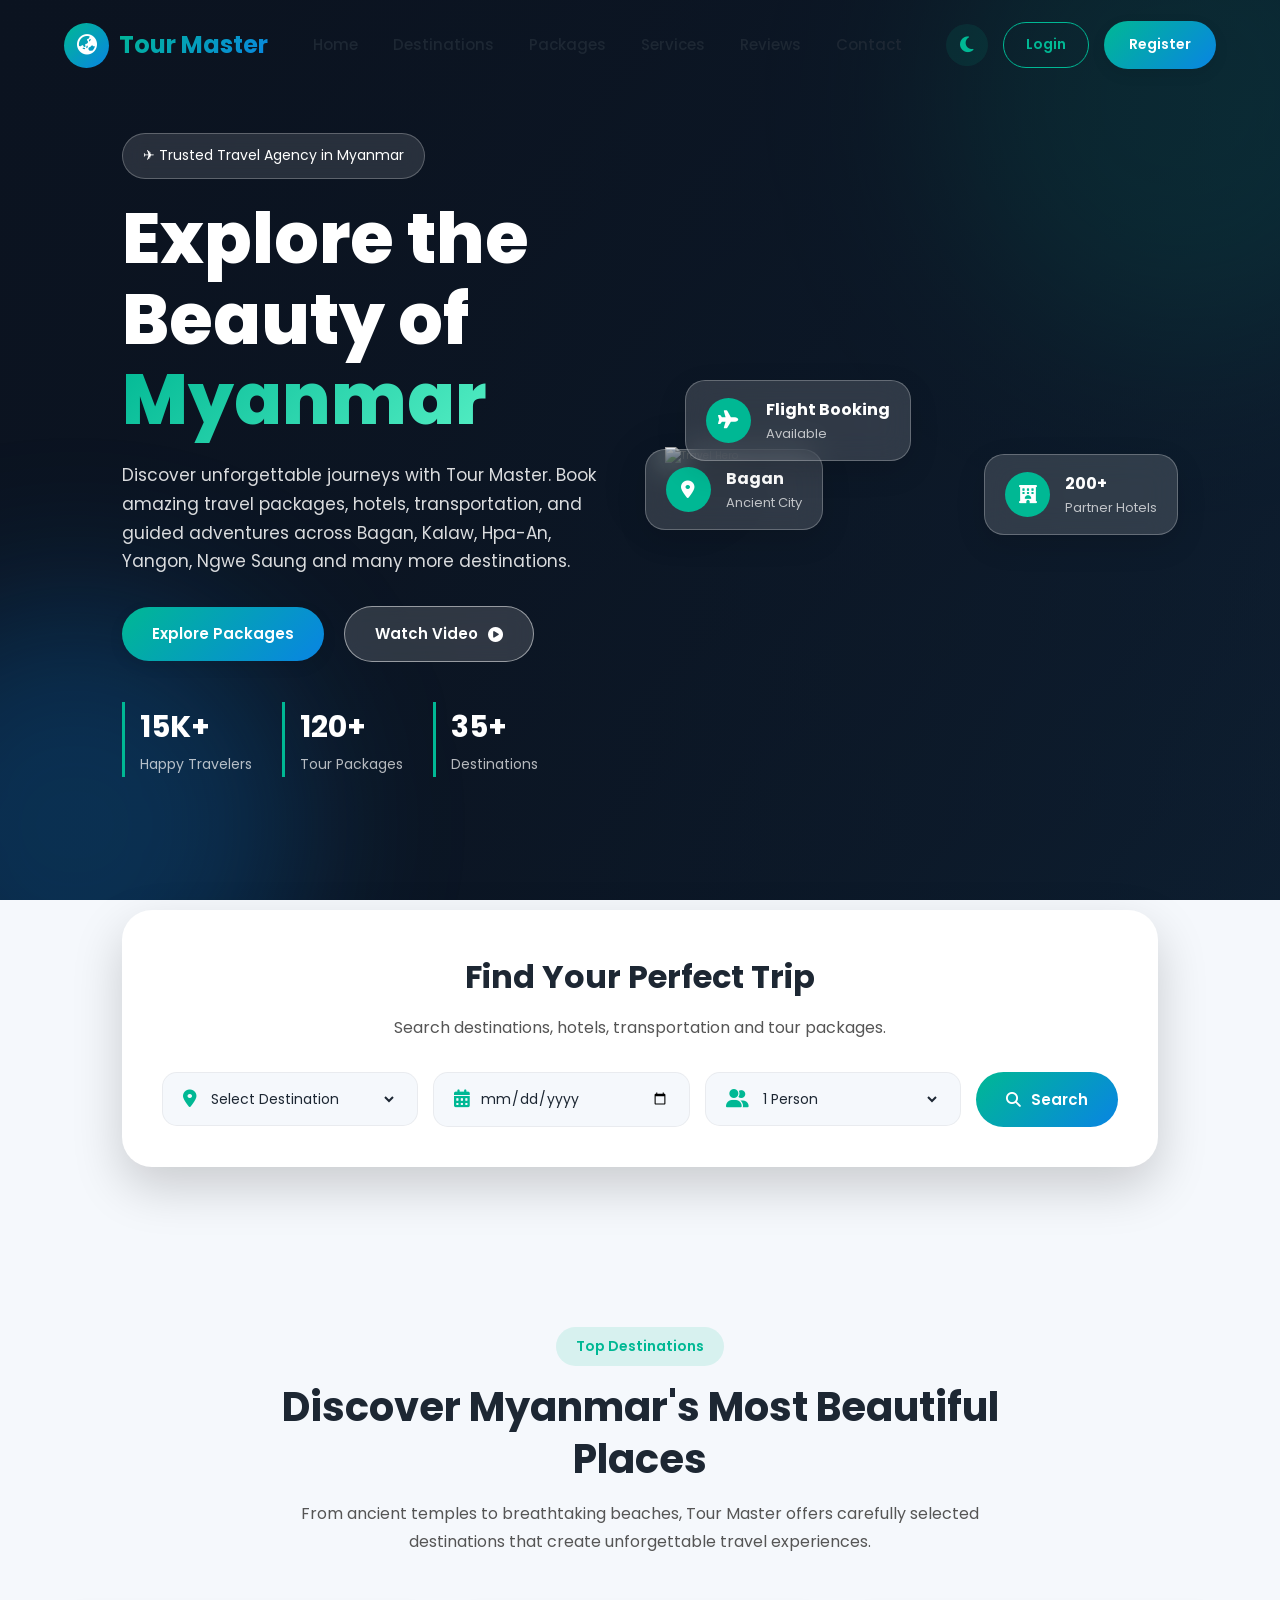
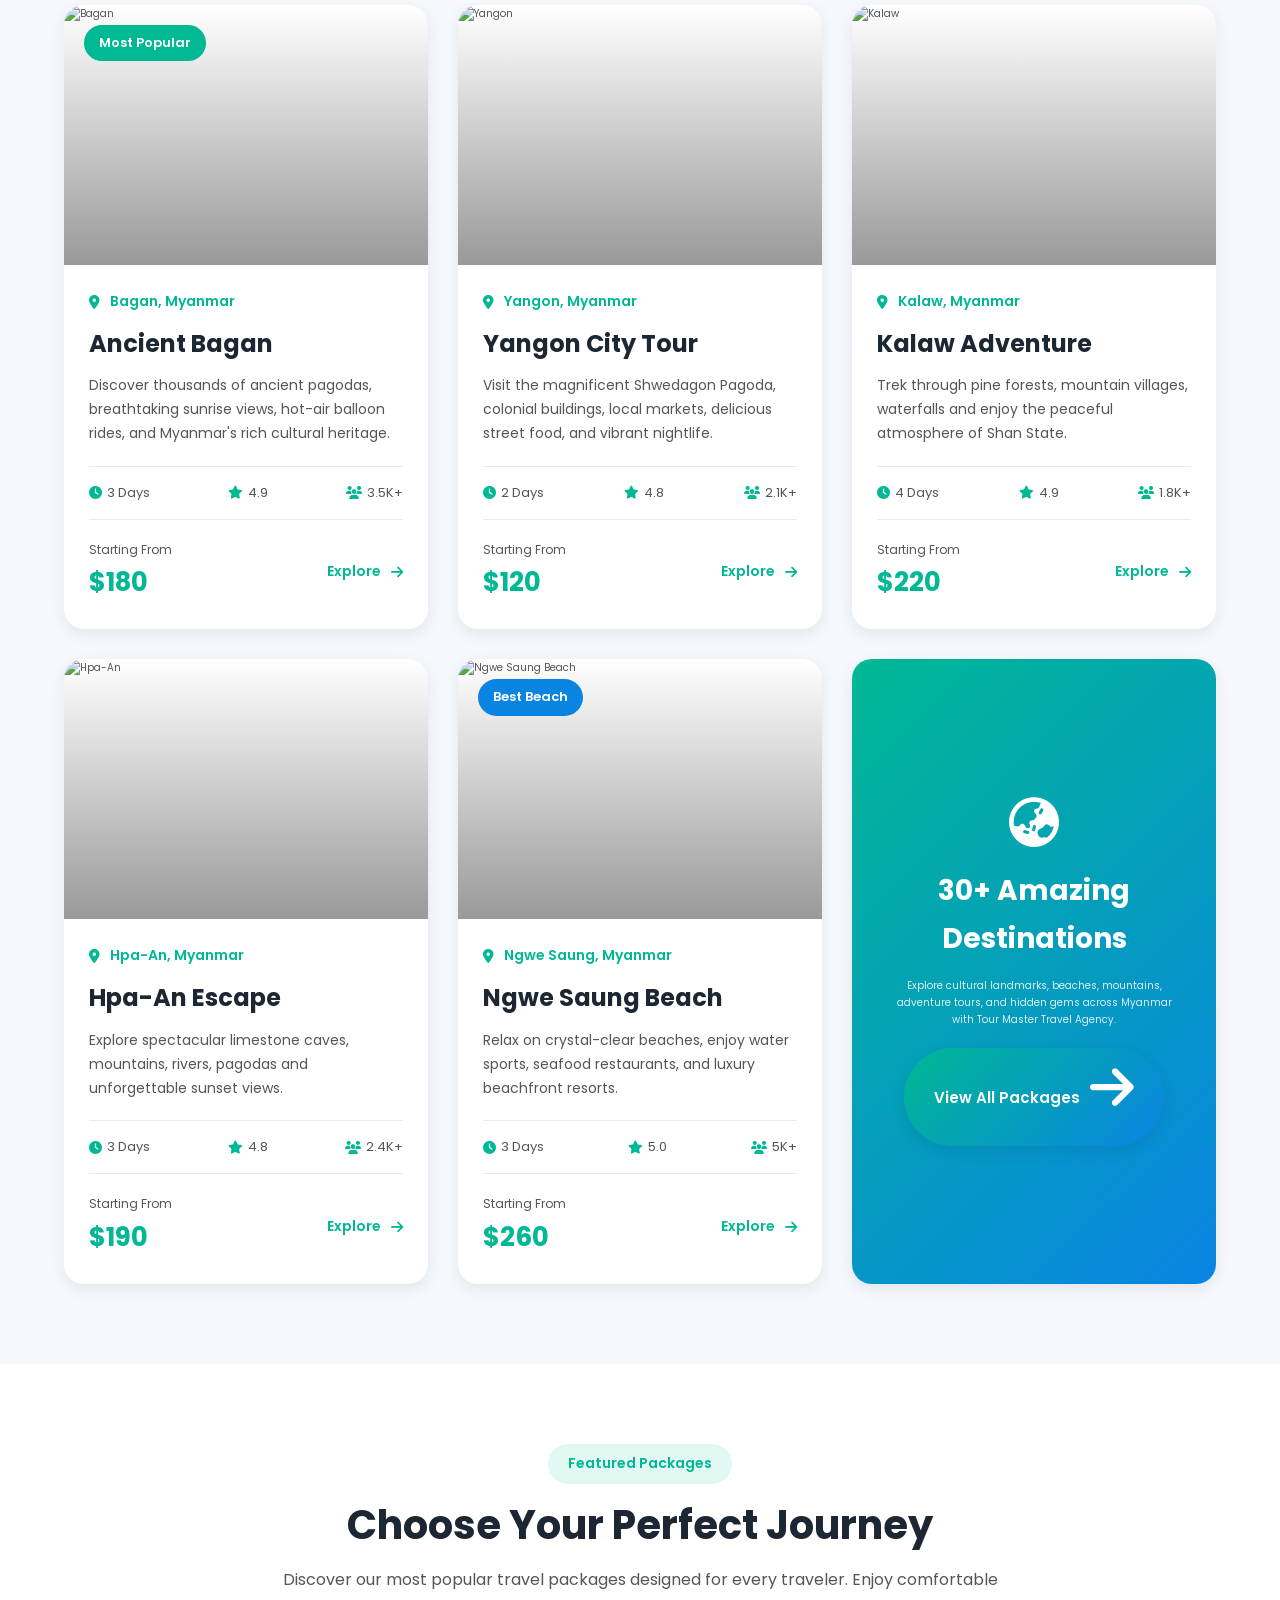
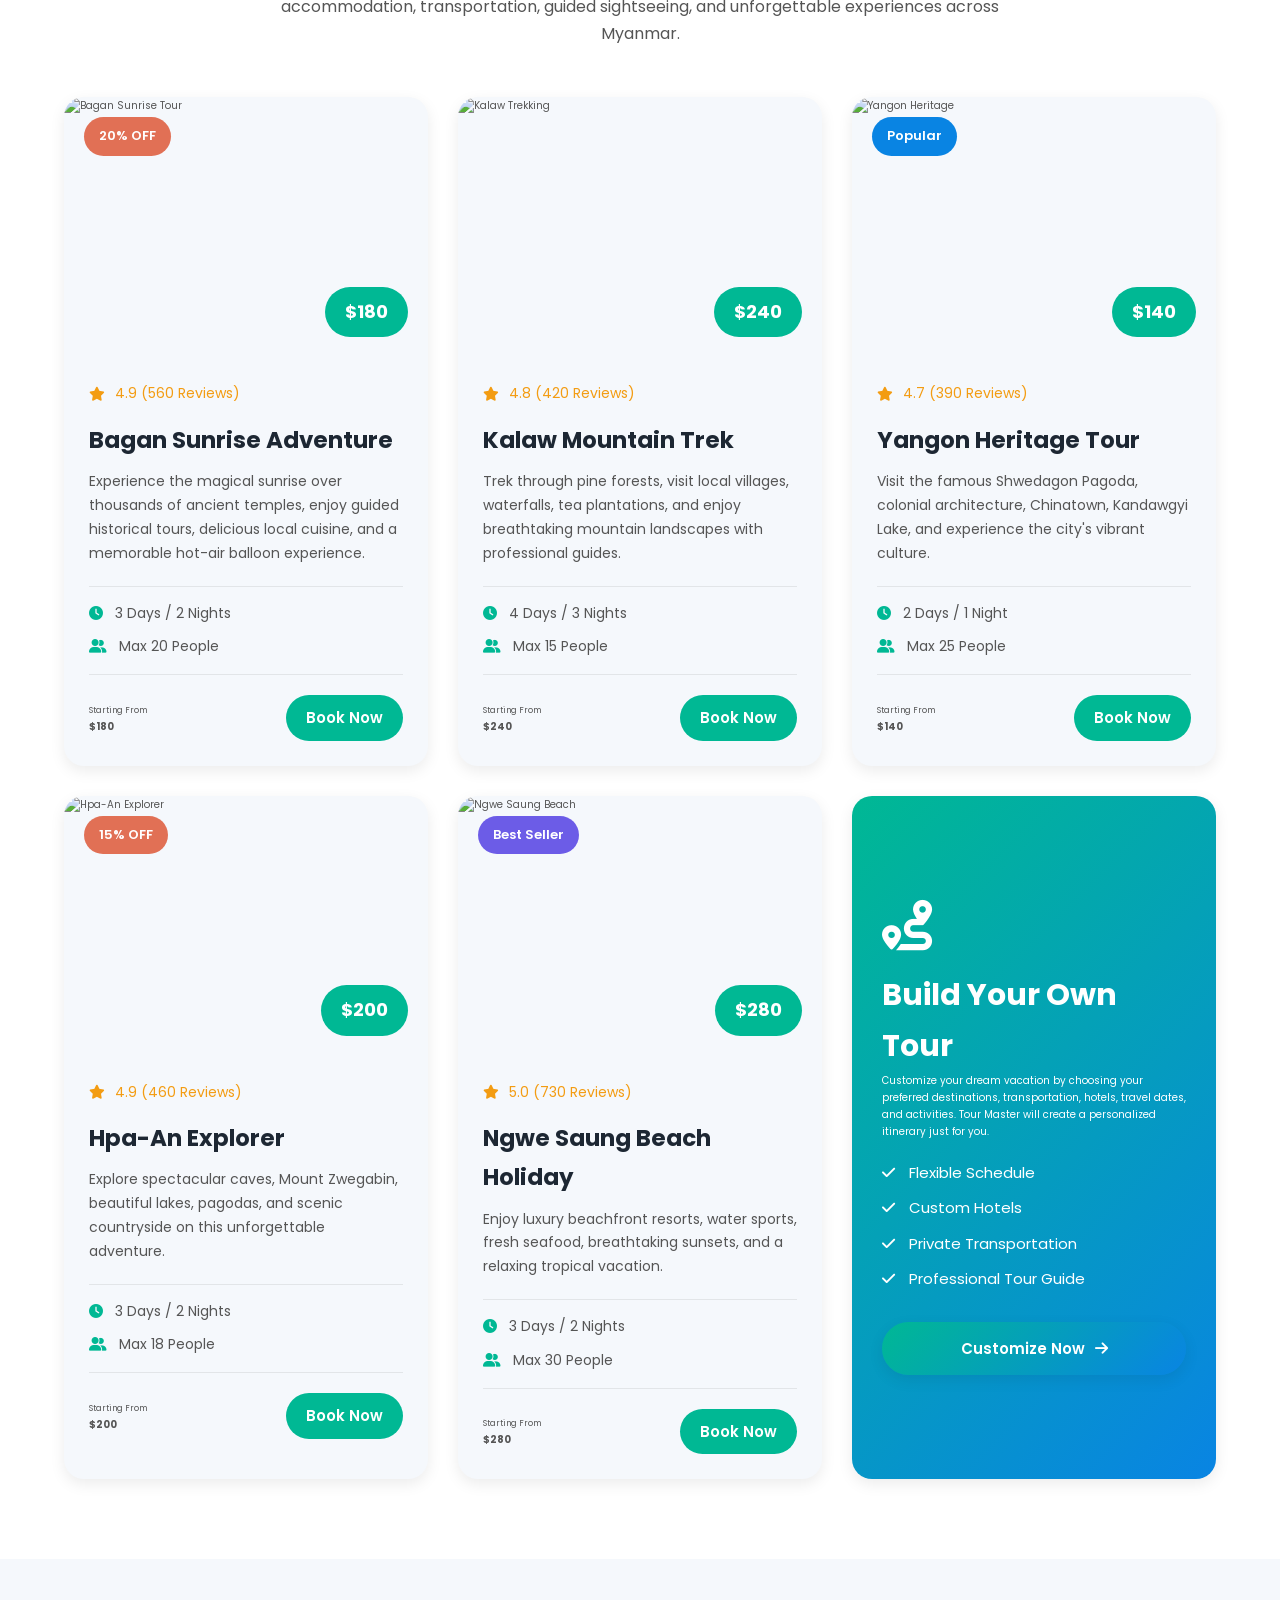
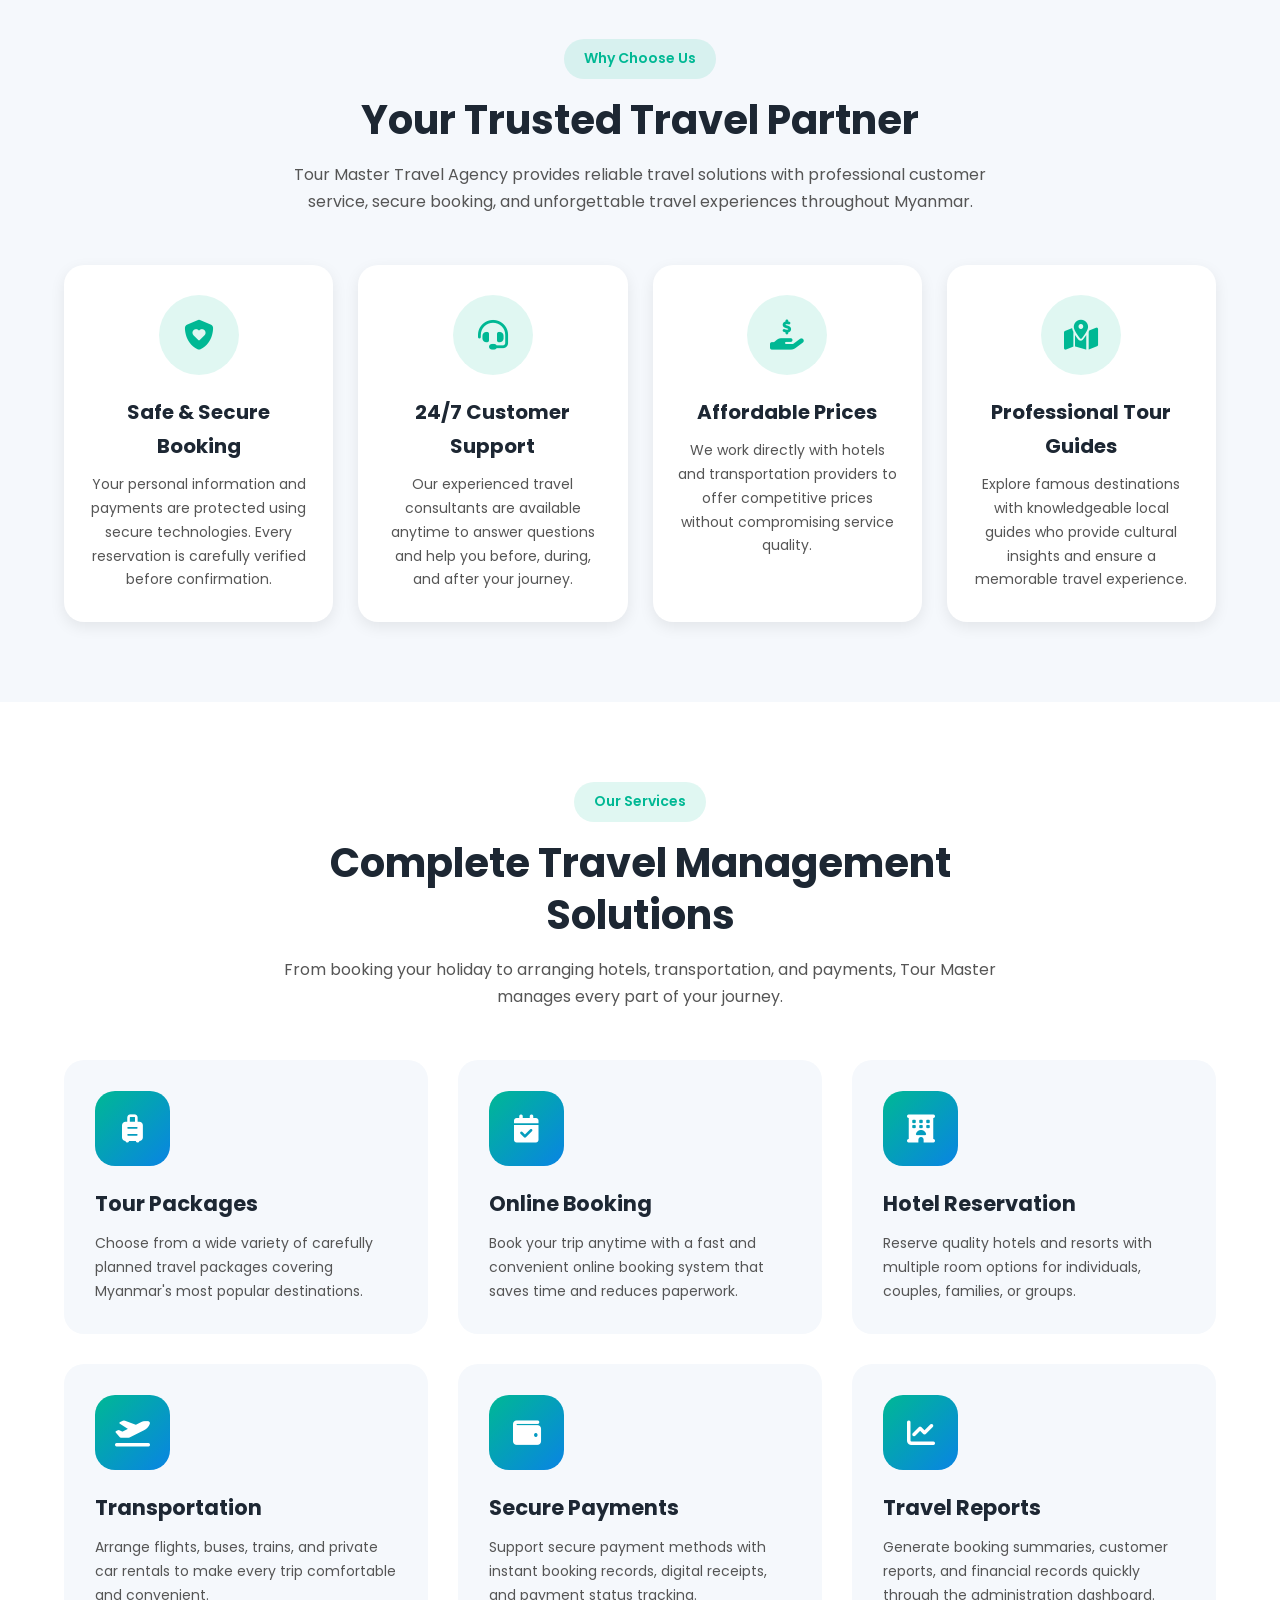
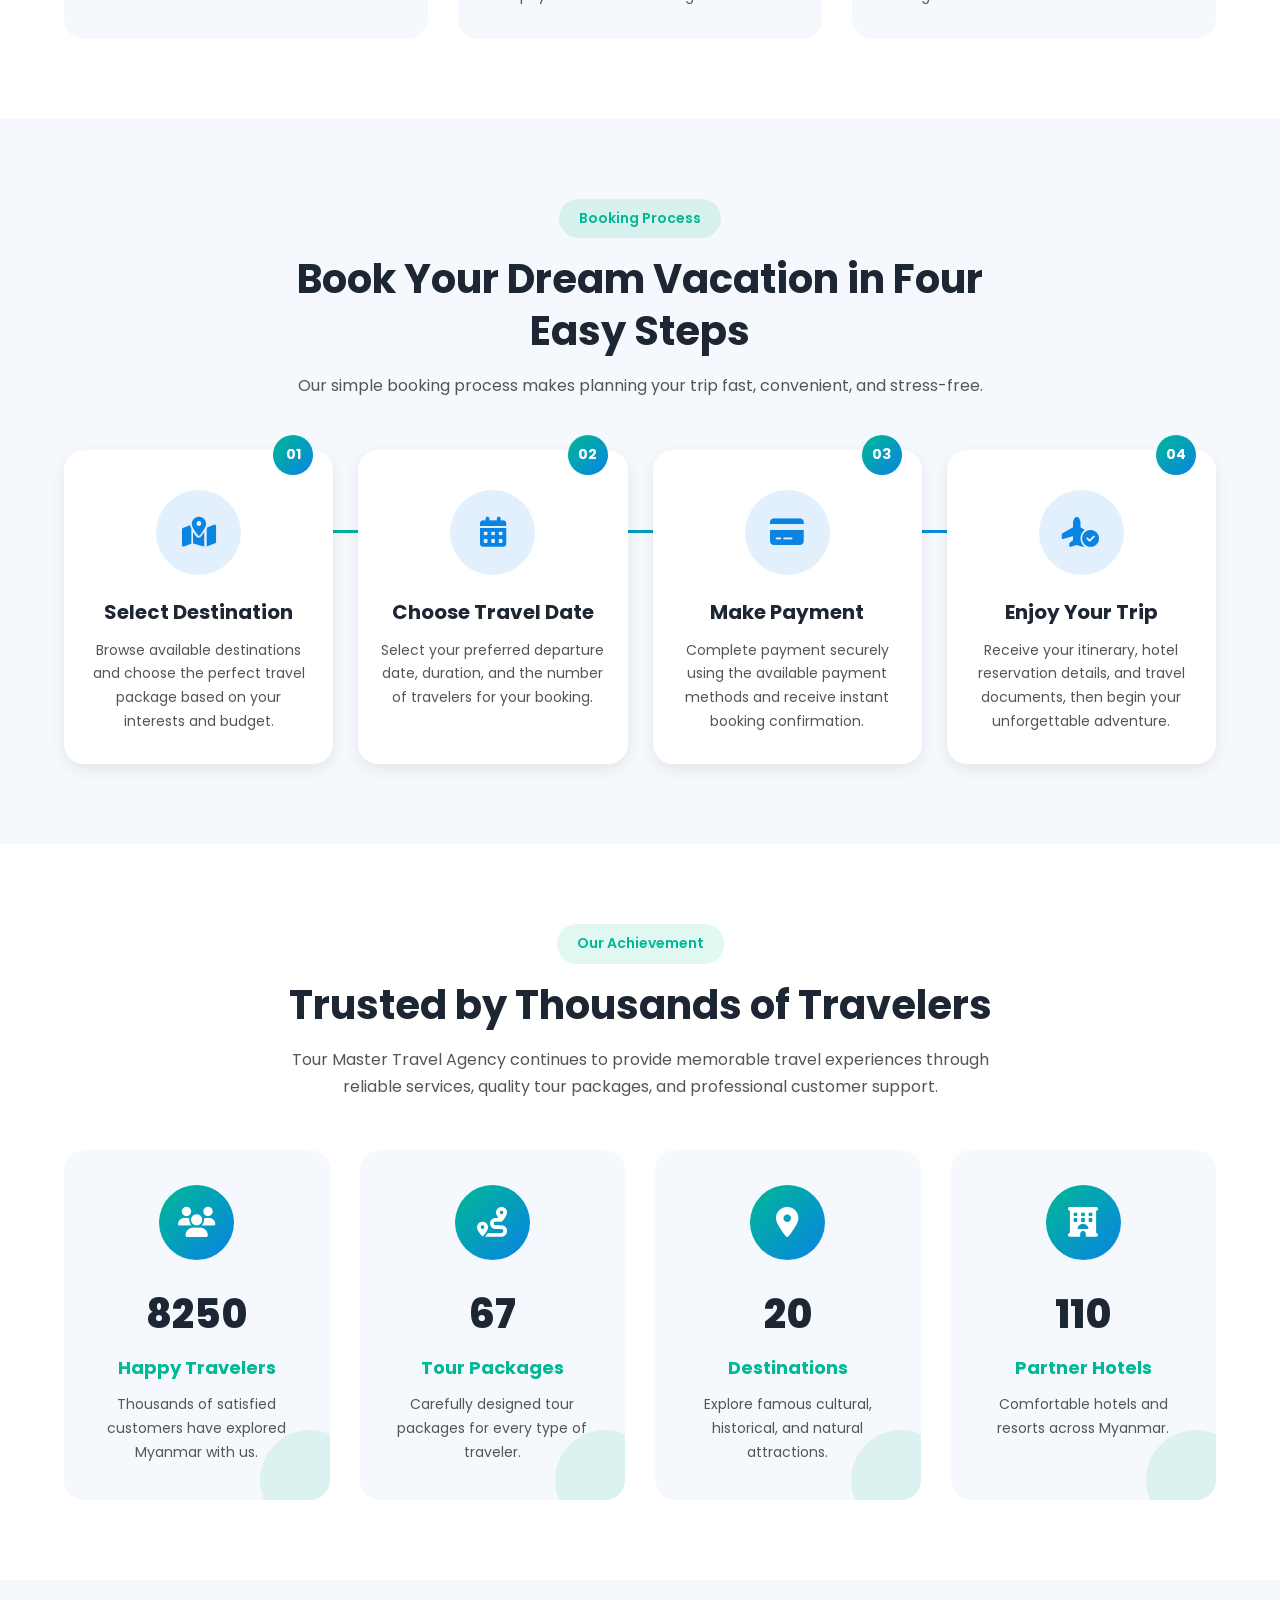
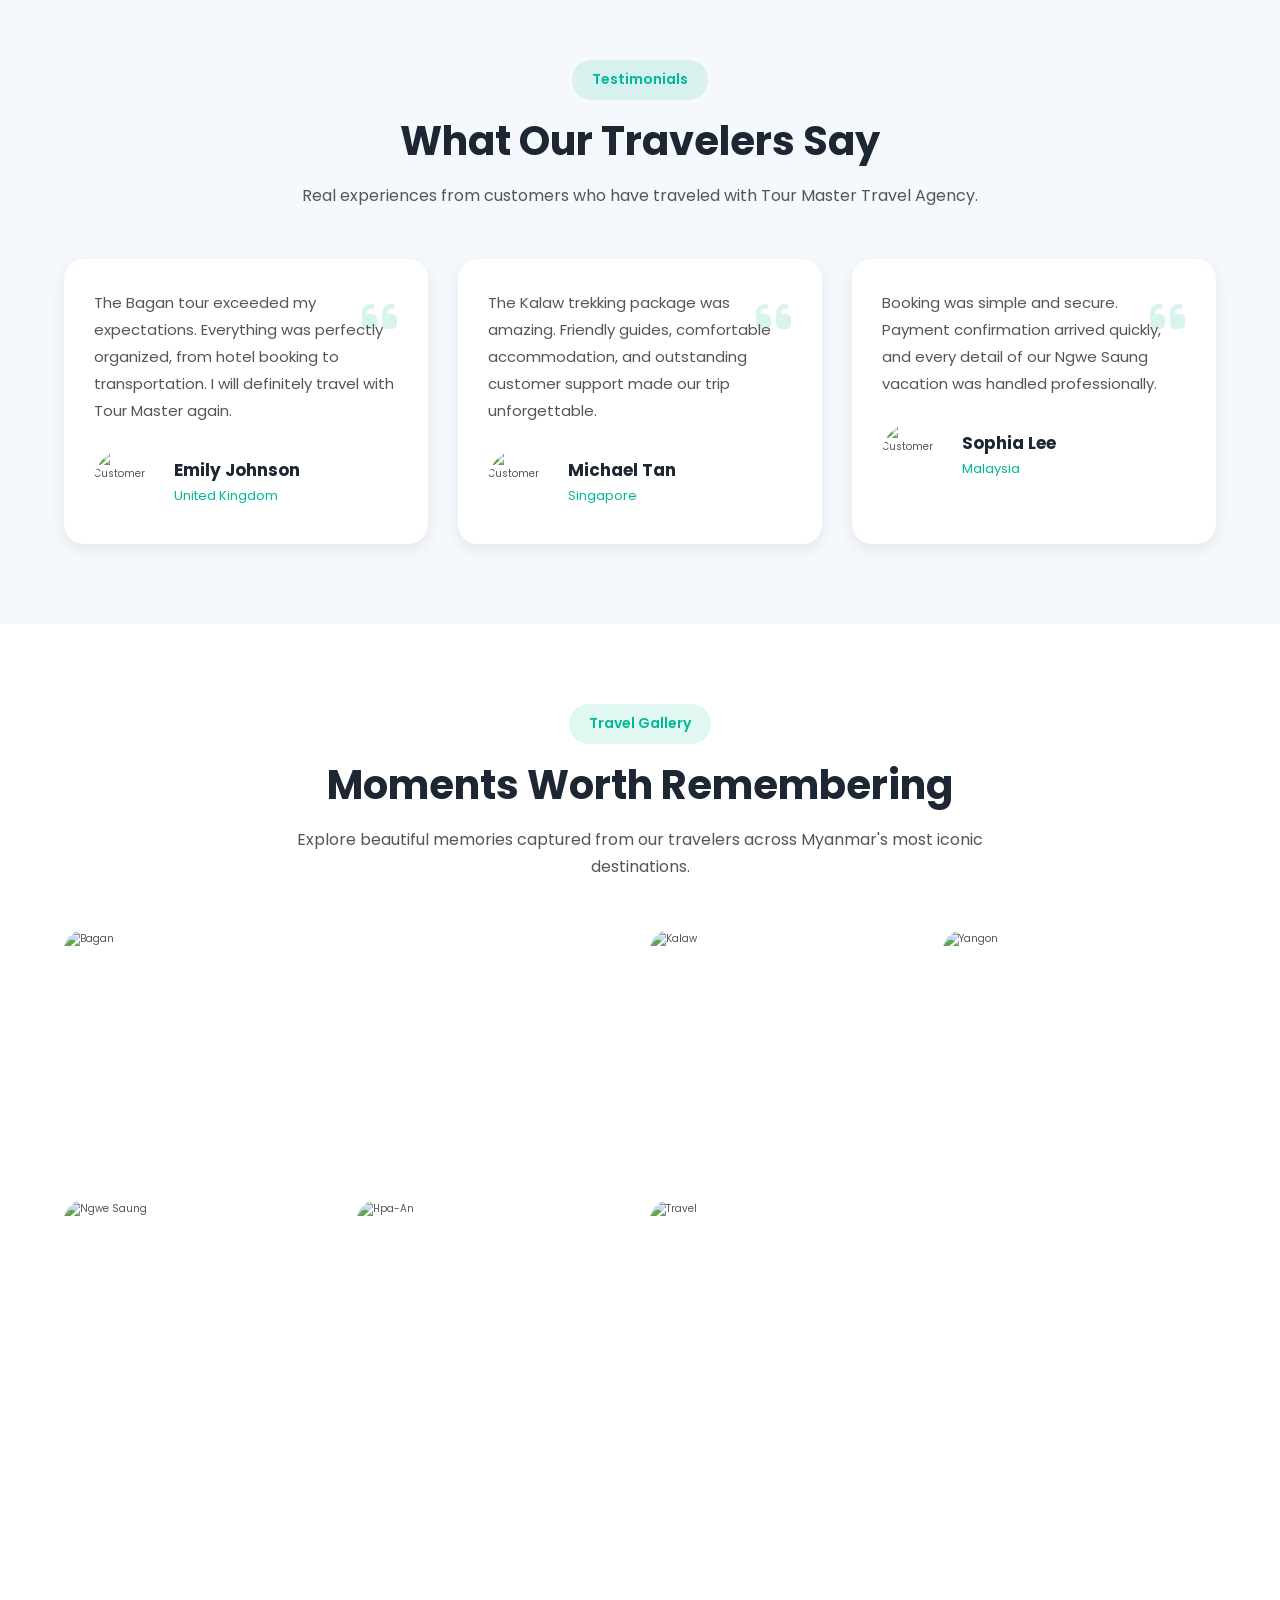
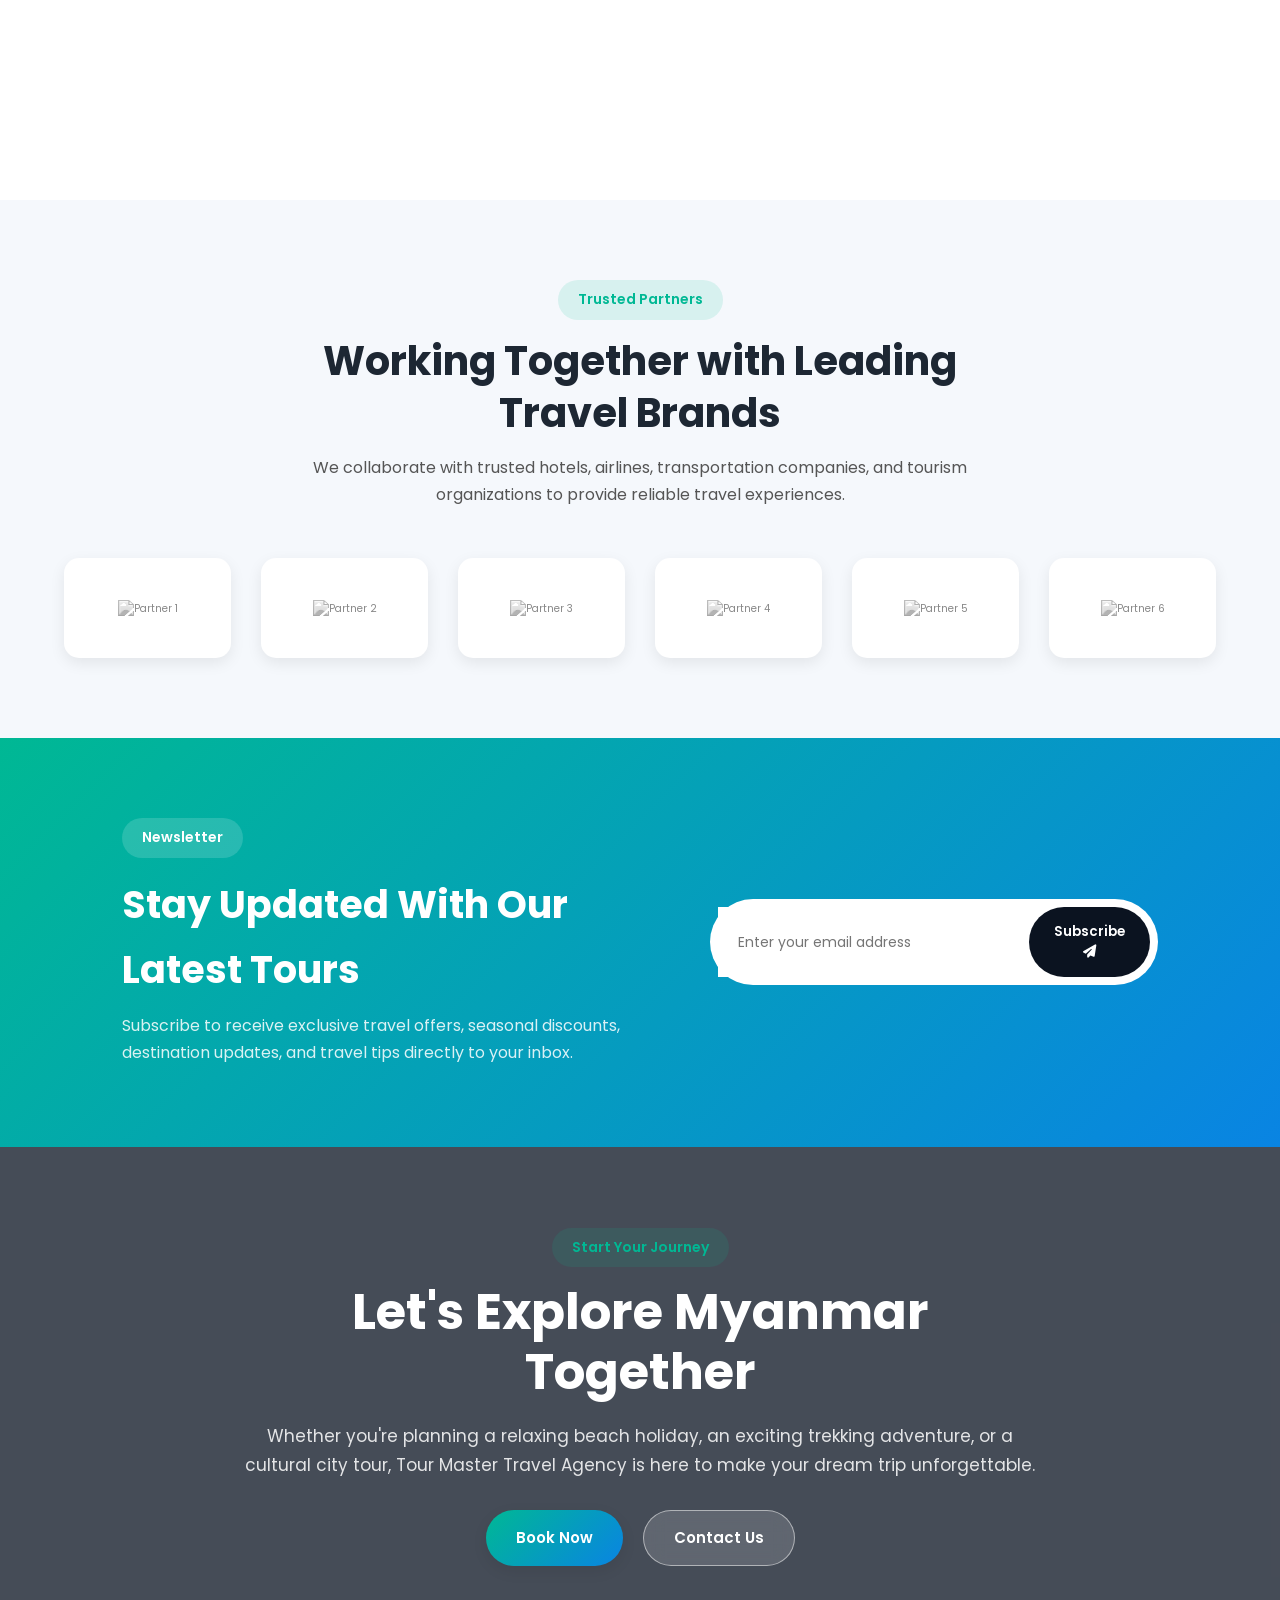
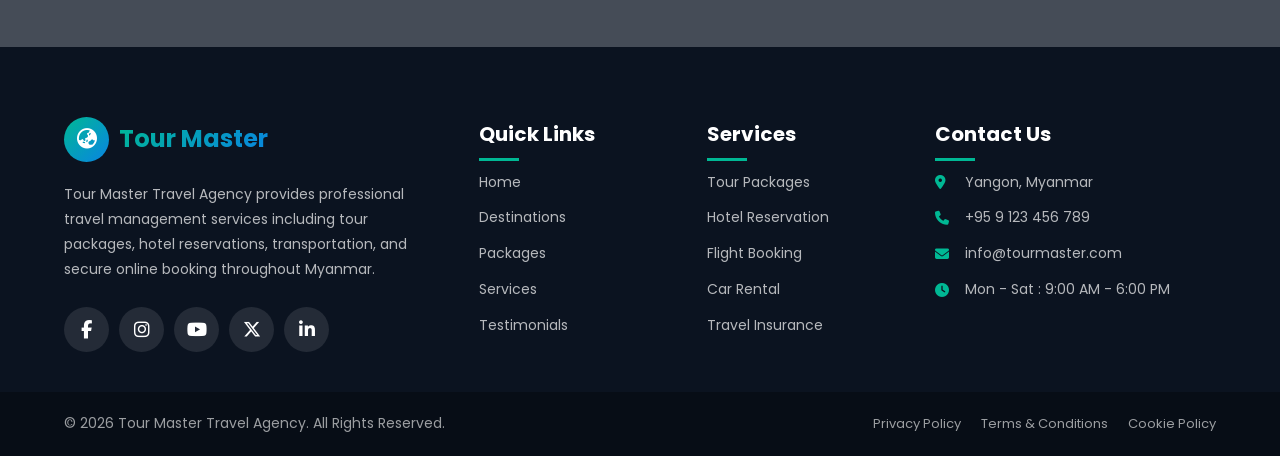
==== commit 2cc5caad: "reduce blank lines" ====
--- a/index.html
+++ b/index.html
@@ -4,35 +4,26 @@
     <!-- =====================================================
         Tour Master Travel Agency
         Professional Travel Management System
-        Author : Your Name
+        Author : CE Students
     ====================================================== -->
-
     <meta charset="UTF-8">
     <meta name="viewport" content="width=device-width, initial-scale=1.0">
-
     <title>Tour Master | Explore Myanmar Like Never Before</title>
-
     <!-- SEO -->
     <meta name="description"
         content="Tour Master Travel Agency helps you discover beautiful destinations across Myanmar. Book tour packages, hotels, transportation and travel with confidence.">
-
     <meta name="keywords"
         content="Myanmar Travel, Tour Master, Bagan Tour, Kalaw, Ngwe Saung, Yangon, Hpa-An">
-
     <!-- Google Font -->
     <link rel="preconnect" href="https://fonts.googleapis.com">
     <link rel="preconnect" href="https://fonts.gstatic.com" crossorigin>
-
     <link href="https://fonts.googleapis.com/css2?family=Poppins:wght@300;400;500;600;700;800&display=swap"
         rel="stylesheet">
-
     <!-- Font Awesome -->
     <link rel="stylesheet"
         href="https://cdnjs.cloudflare.com/ajax/libs/font-awesome/6.7.1/css/all.min.css">
-
     <!-- CSS -->
     <link rel="stylesheet" href="style.css">
-
 </head>
 
 <body>
@@ -40,7 +31,6 @@
 <!-- ==========================
         PRELOADER
 =========================== -->
-
 <div id="preloader">
     <div class="loader"></div>
 </div>
@@ -48,7 +38,6 @@
 <!-- ==========================
         BACK TO TOP
 =========================== -->
-
 <button id="topBtn">
     <i class="fa-solid fa-arrow-up"></i>
 </button>
@@ -56,287 +45,179 @@
 <!-- ==========================
         HEADER
 =========================== -->
-
 <header>
-
     <nav class="navbar">
-
         <div class="logo">
-
             <i class="fa-solid fa-earth-asia"></i>
-
             <span>Tour Master</span>
-
-        </div>
-
+        </div>
         <ul class="nav-links">
-
             <li><a href="#">Home</a></li>
-
             <li><a href="#destinations">Destinations</a></li>
-
             <li><a href="#packages">Packages</a></li>
-
             <li><a href="#services">Services</a></li>
-
             <li><a href="#reviews">Reviews</a></li>
-
             <li><a href="#contact">Contact</a></li>
-
         </ul>
 
         <div class="nav-right">
-
             <button id="themeToggle">
                 <i class="fa-solid fa-moon"></i>
             </button>
-
             <a href="#" class="login-btn">
                 Login
             </a>
-
             <a href="#" class="register-btn">
                 Register
             </a>
-
             <div class="menu-btn">
                 <i class="fa-solid fa-bars"></i>
             </div>
-
-        </div>
-
+        </div>
     </nav>
-
 </header>
-
 <!-- ==========================
         HERO SECTION
 =========================== -->
-
 <section class="hero">
 
     <!-- Background Overlay -->
     <div class="hero-overlay"></div>
 
     <div class="hero-container">
-
         <!-- Left Side -->
         <div class="hero-content">
-
             <span class="hero-tag">
                 ✈ Trusted Travel Agency in Myanmar
             </span>
-
             <h1>
-
                 Explore the Beauty of
                 <span>Myanmar</span>
-
             </h1>
-
-            <p>
-
+            <p>
                 Discover unforgettable journeys with Tour Master.
-
                 Book amazing travel packages, hotels,
                 transportation, and guided adventures across
                 Bagan, Kalaw, Hpa-An, Yangon,
                 Ngwe Saung and many more destinations.
 
             </p>
-
             <div class="hero-buttons">
-
                 <a href="#packages" class="primary-btn">
-
                     Explore Packages
-
                 </a>
-
                 <a href="#" class="secondary-btn">
-
                     Watch Video
-
                     <i class="fa-solid fa-circle-play"></i>
-
                 </a>
-
             </div>
 
             <!-- Quick Statistics -->
-
             <div class="hero-stats">
 
                 <div class="stat">
-
                     <h2>15K+</h2>
-
                     <span>Happy Travelers</span>
-
                 </div>
 
                 <div class="stat">
-
                     <h2>120+</h2>
-
                     <span>Tour Packages</span>
-
                 </div>
 
                 <div class="stat">
-
                     <h2>35+</h2>
-
                     <span>Destinations</span>
-
-                </div>
-
-            </div>
-
-        </div>
-
+                </div>
+
+            </div>
+        </div>
+    
         <!-- Right Side -->
-
         <div class="hero-image">
 
-            <img src="images/hero.png"
-                alt="Travel Hero">
+            <img
+            src="https://images.unsplash.com/photo-1500530855697-b586d89ba3ee"
+            class="w-full max-w-xl rounded-3xl shadow-2xl" alt="Travel Hero">
 
             <div class="floating-card card1">
-
                 <i class="fa-solid fa-location-dot"></i>
-
                 <div>
-
                     <h4>Bagan</h4>
-
                     <p>Ancient City</p>
-
-                </div>
-
+                </div>
             </div>
 
             <div class="floating-card card2">
-
                 <i class="fa-solid fa-hotel"></i>
-
                 <div>
-
-                    <h4>200+</h4>
-
+                <h4>200+</h4>
                     <p>Partner Hotels</p>
-
-                </div>
-
+                </div>
             </div>
 
             <div class="floating-card card3">
-
                 <i class="fa-solid fa-plane"></i>
-
                 <div>
-
                     <h4>Flight Booking</h4>
-
                     <p>Available</p>
-
-                </div>
-
-            </div>
-
-        </div>
-
-    </div>
-
+                </div>
+            </div>
+
+        </div>
+
+    </div>
 </section>
 
 <!-- ==========================
       QUICK SEARCH
 =========================== -->
-
 <section class="search-section">
-
     <div class="search-container">
-
         <h2>
-
             Find Your Perfect Trip
-
         </h2>
-
         <p>
-
             Search destinations, hotels,
             transportation and tour packages.
-
         </p>
 
         <form class="search-form">
-
             <div class="search-box">
-
                 <i class="fa-solid fa-location-dot"></i>
-
                 <select>
-
                     <option selected>
                         Select Destination
                     </option>
-
                     <option>Bagan</option>
-
                     <option>Yangon</option>
-
                     <option>Kalaw</option>
-
                     <option>Hpa-An</option>
-
                     <option>Ngwe Saung</option>
-
                 </select>
-
-            </div>
-
+            </div>
+        
             <div class="search-box">
-
                 <i class="fa-solid fa-calendar-days"></i>
-
                 <input type="date">
-
             </div>
 
             <div class="search-box">
-
                 <i class="fa-solid fa-user-group"></i>
-
                 <select>
-
                     <option>1 Person</option>
-
                     <option>2 Persons</option>
-
                     <option>3 Persons</option>
-
                     <option>4 Persons</option>
-
                     <option>5+ Persons</option>
-
                 </select>
-
-            </div>
-
+            </div>
             <button>
-
                 <i class="fa-solid fa-magnifying-glass"></i>
-
                 Search
-
             </button>
-
         </form>
-
-    </div>
-
+    </div>
 </section>
 
 <!-- ============================================================
@@ -351,55 +232,38 @@
 <!-- ==========================================================
                     POPULAR DESTINATIONS
 =========================================================== -->
-
 <section class="destinations section" id="destinations">
-
     <div class="section-header">
-
         <span class="section-tag">
             Top Destinations
         </span>
-
         <h2>
             Discover Myanmar's Most Beautiful Places
         </h2>
-
         <p>
             From ancient temples to breathtaking beaches,
             Tour Master offers carefully selected destinations
             that create unforgettable travel experiences.
         </p>
-
     </div>
 
     <div class="destination-grid">
-
         <!-- ================= CARD 1 ================= -->
-
         <article class="destination-card">
-
             <div class="destination-image">
-
                 <img src="images/bagan.jpg" alt="Bagan">
-
                 <span class="destination-badge">
                     Most Popular
                 </span>
-
             </div>
 
             <div class="destination-content">
-
                 <div class="destination-location">
-
                     <i class="fa-solid fa-location-dot"></i>
-
                     Bagan, Myanmar
-
                 </div>
 
                 <h3>Ancient Bagan</h3>
-
                 <p>
                     Discover thousands of ancient pagodas,
                     breathtaking sunrise views, hot-air balloon
@@ -412,65 +276,44 @@
                         <i class="fa-solid fa-clock"></i>
                         3 Days
                     </span>
-
                     <span>
                         <i class="fa-solid fa-star"></i>
                         4.9
                     </span>
-
                     <span>
                         <i class="fa-solid fa-users"></i>
                         3.5K+
                     </span>
-
                 </div>
 
                 <div class="destination-footer">
 
                     <div class="price">
-
                         <small>Starting From</small>
-
                         <h4>$180</h4>
-
                     </div>
 
                     <a href="#" class="card-btn">
-
                         Explore
-
                         <i class="fa-solid fa-arrow-right"></i>
-
                     </a>
-
-                </div>
-
-            </div>
-
+                </div>
+            </div>
         </article>
 
         <!-- ================= CARD 2 ================= -->
-
         <article class="destination-card">
 
             <div class="destination-image">
-
                 <img src="images/yangon.jpg" alt="Yangon">
-
             </div>
 
             <div class="destination-content">
-
                 <div class="destination-location">
-
                     <i class="fa-solid fa-location-dot"></i>
-
                     Yangon, Myanmar
-
-                </div>
-
+                </div>
                 <h3>Yangon City Tour</h3>
-
                 <p>
                     Visit the magnificent Shwedagon Pagoda,
                     colonial buildings, local markets,
@@ -478,75 +321,44 @@
                 </p>
 
                 <div class="destination-info">
-
-                    <span>
-
+                    <span>
                         <i class="fa-solid fa-clock"></i>
-
                         2 Days
-
-                    </span>
-
-                    <span>
-
+                    </span>
+                    <span>
                         <i class="fa-solid fa-star"></i>
-
                         4.8
-
-                    </span>
-
-                    <span>
-
+                    </span>
+                    <span>
                         <i class="fa-solid fa-users"></i>
-
                         2.1K+
-
-                    </span>
-
+                    </span>
                 </div>
 
                 <div class="destination-footer">
-
                     <div class="price">
-
                         <small>Starting From</small>
-
                         <h4>$120</h4>
-
                     </div>
 
                     <a href="#" class="card-btn">
-
                         Explore
-
                         <i class="fa-solid fa-arrow-right"></i>
-
                     </a>
-
-                </div>
-
-            </div>
-
+                </div>
+            </div>
         </article>
 
         <!-- ================= CARD 3 ================= -->
-
         <article class="destination-card">
-
             <div class="destination-image">
-
                 <img src="images/kalaw.jpg" alt="Kalaw">
-
             </div>
 
             <div class="destination-content">
-
                 <div class="destination-location">
-
                     <i class="fa-solid fa-location-dot"></i>
-
                     Kalaw, Myanmar
-
                 </div>
 
                 <h3>Kalaw Adventure</h3>
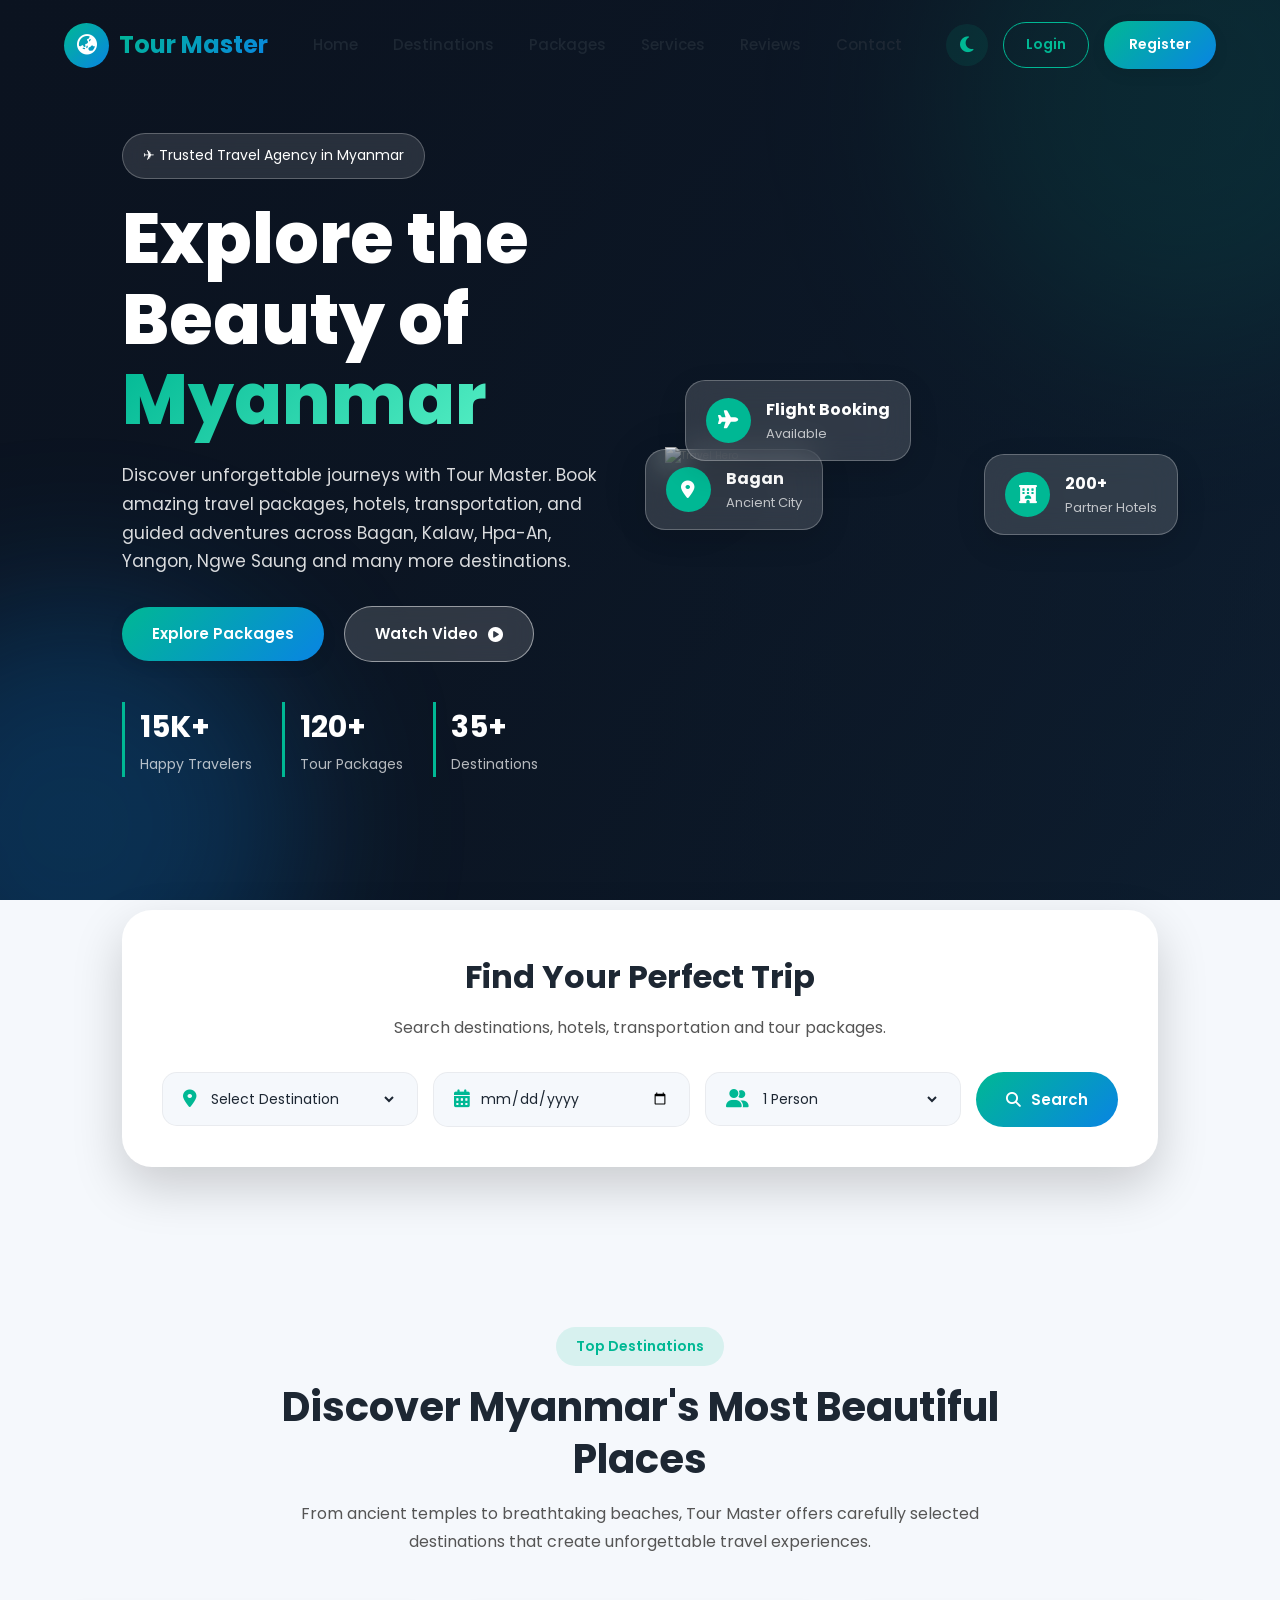
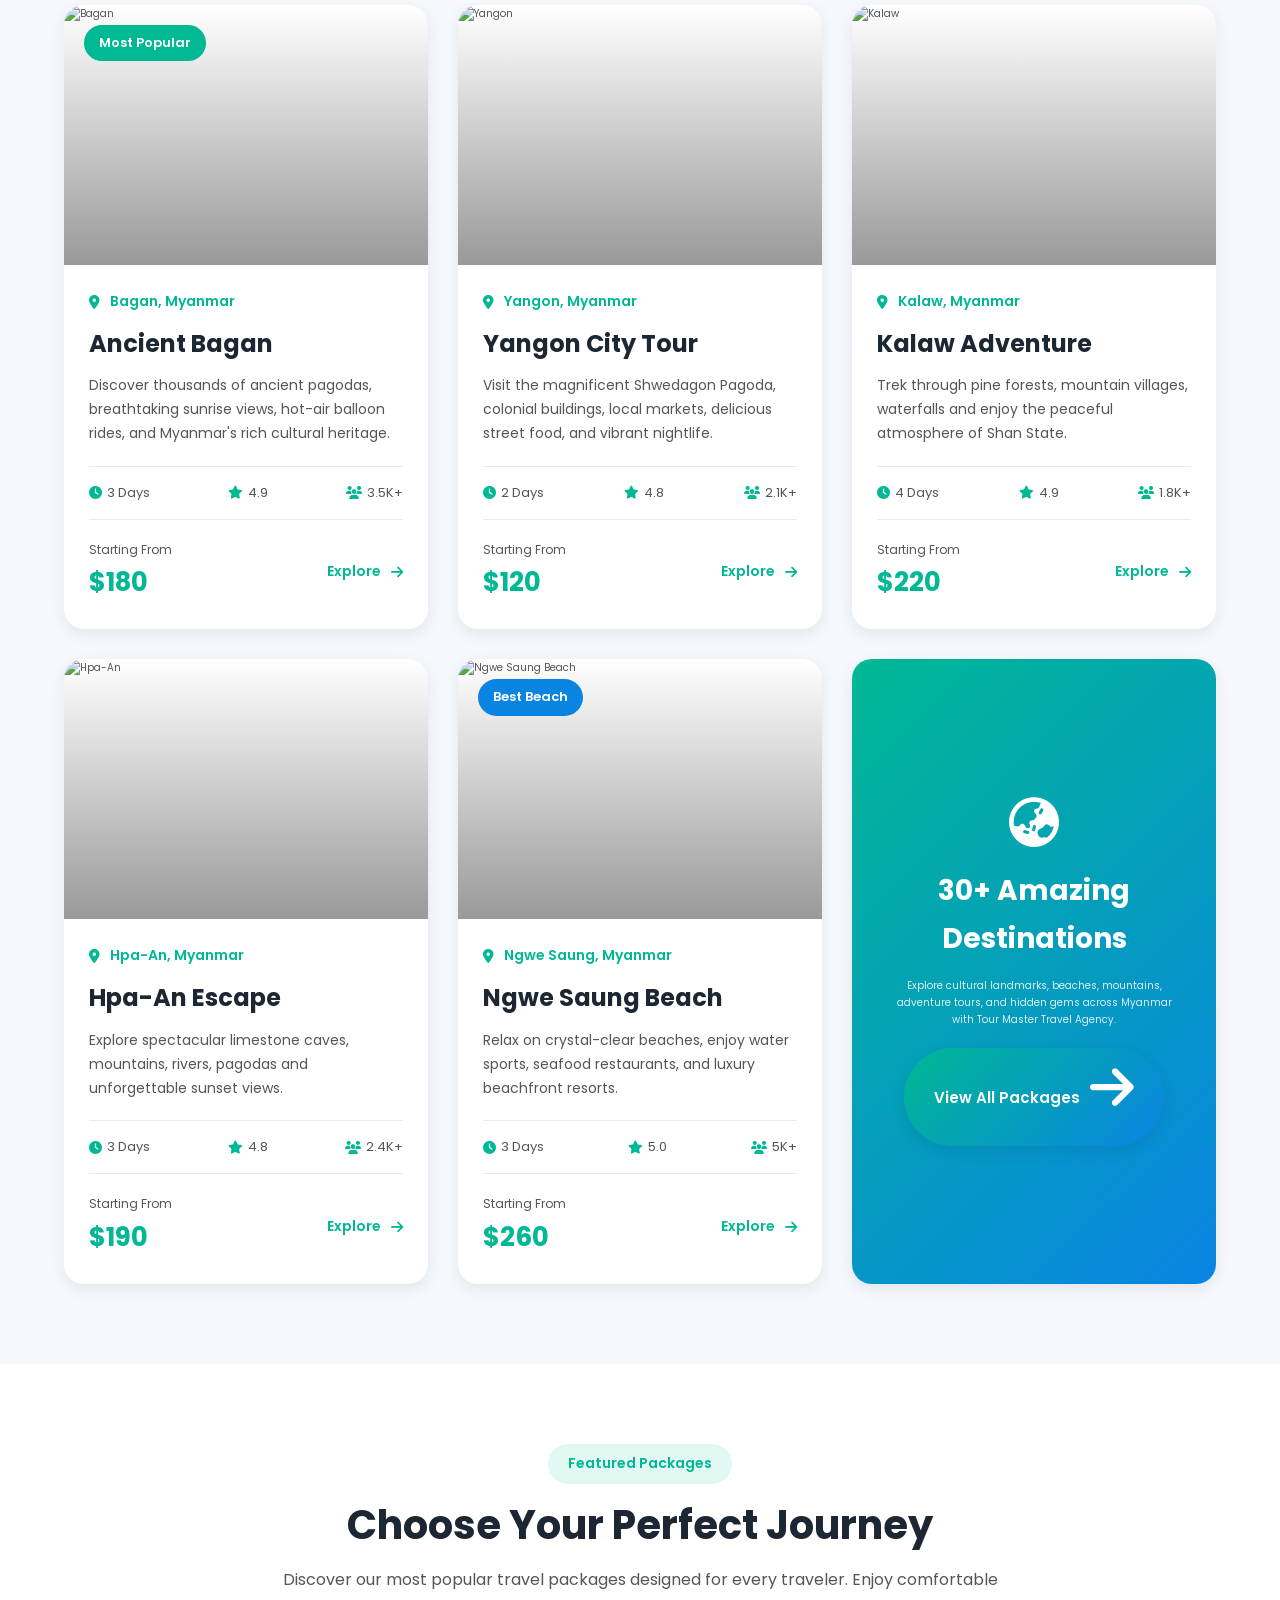
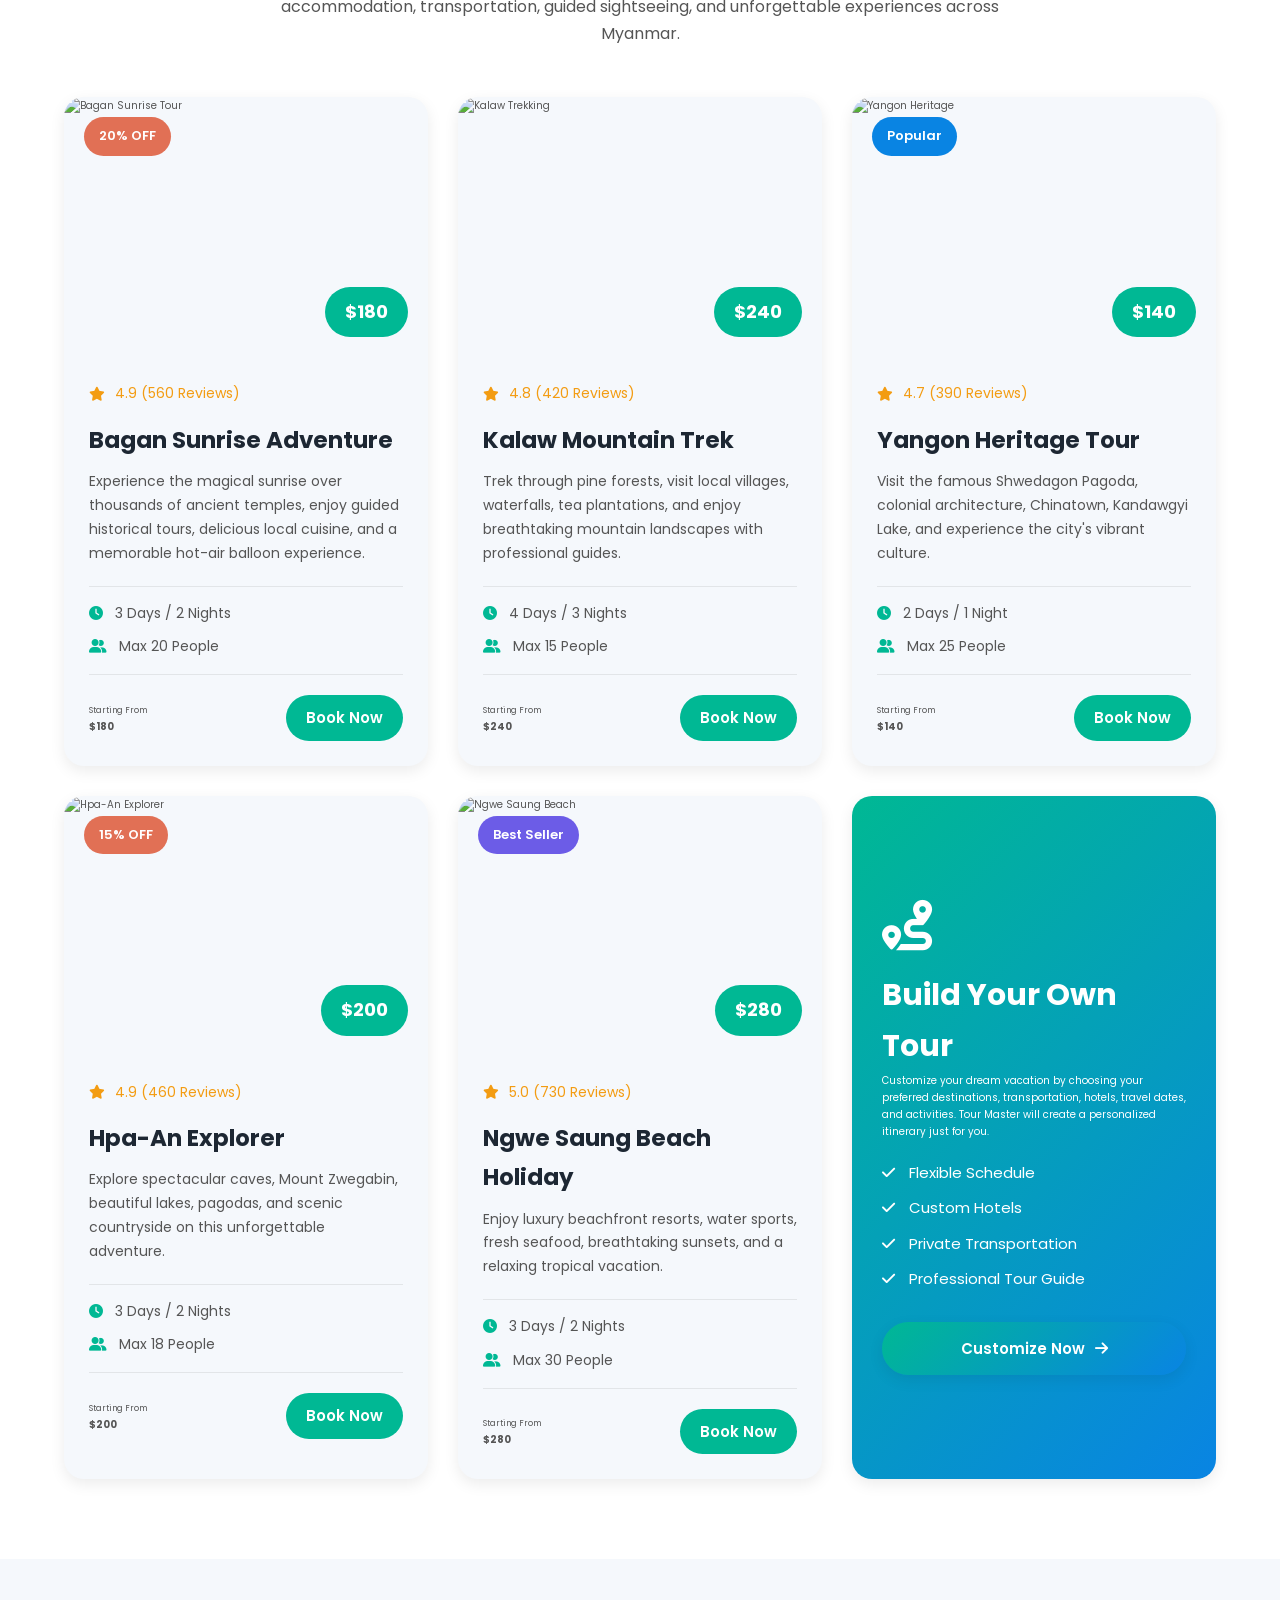
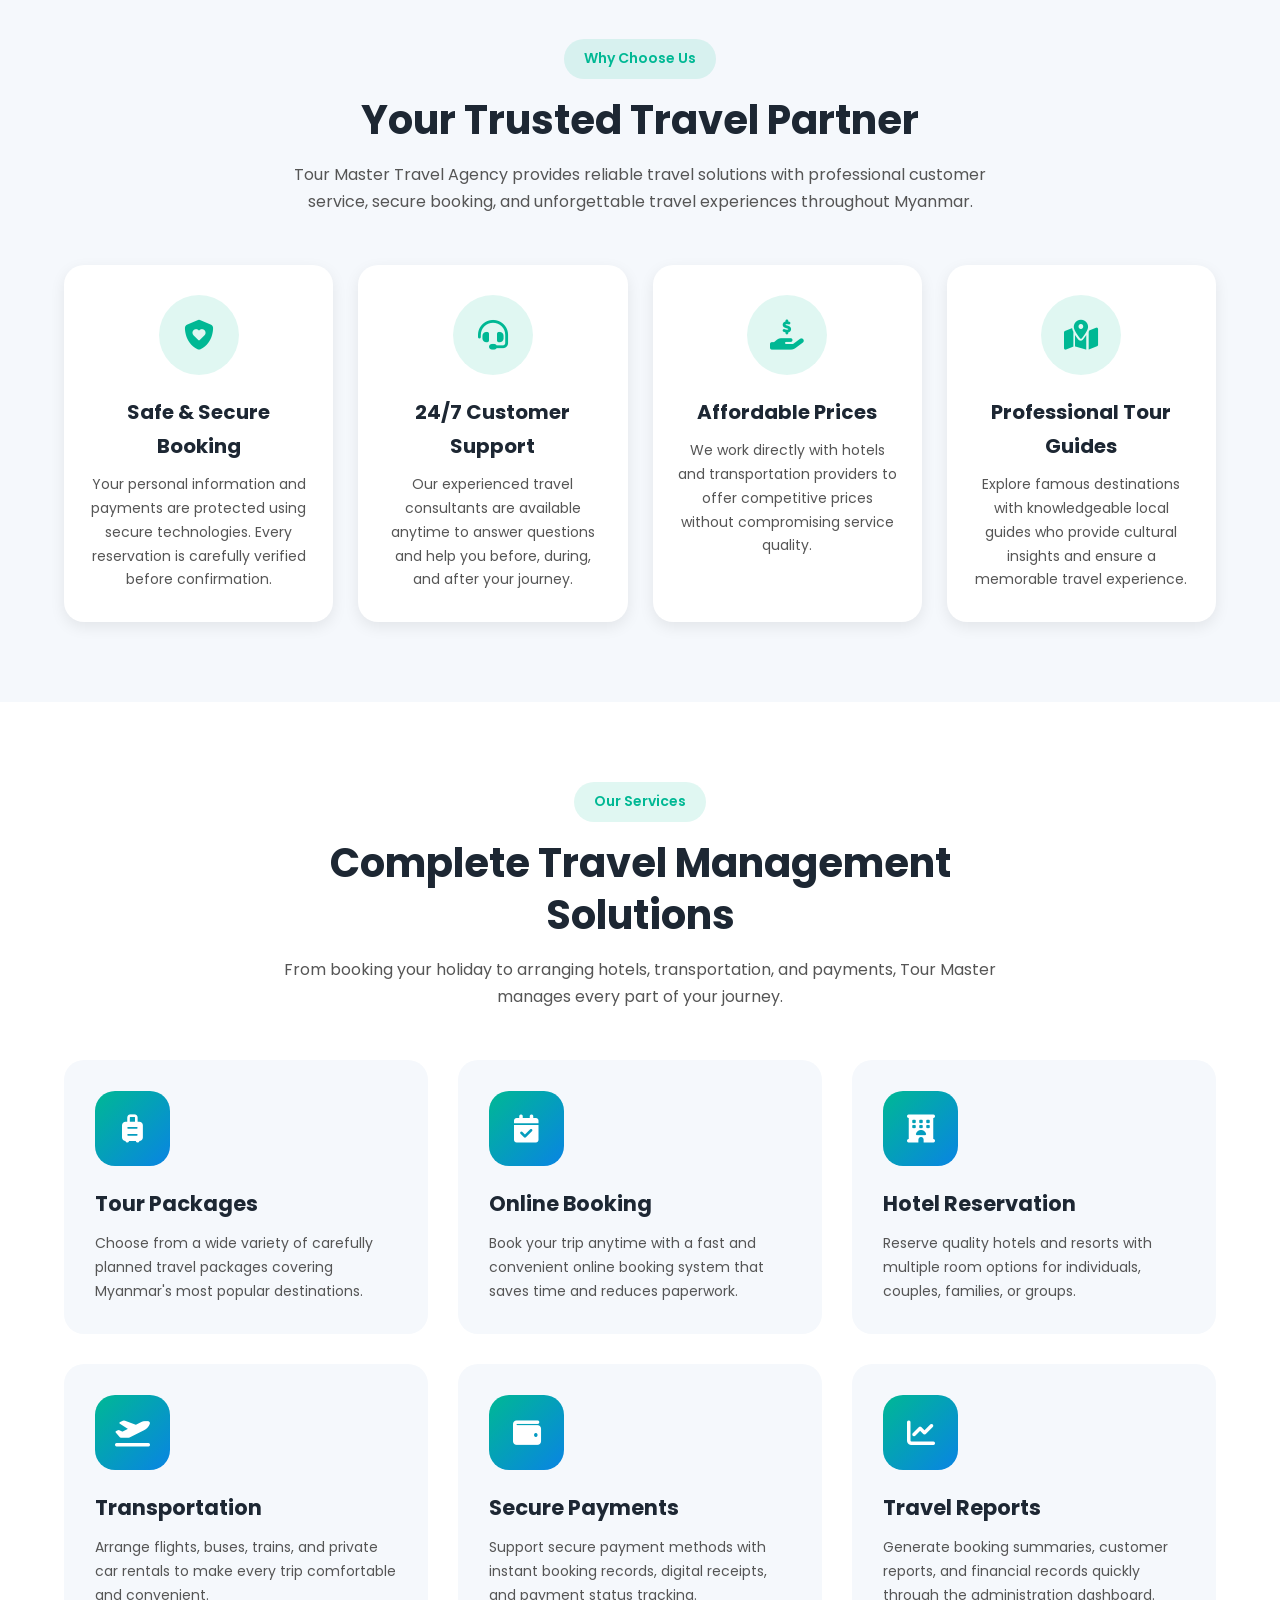
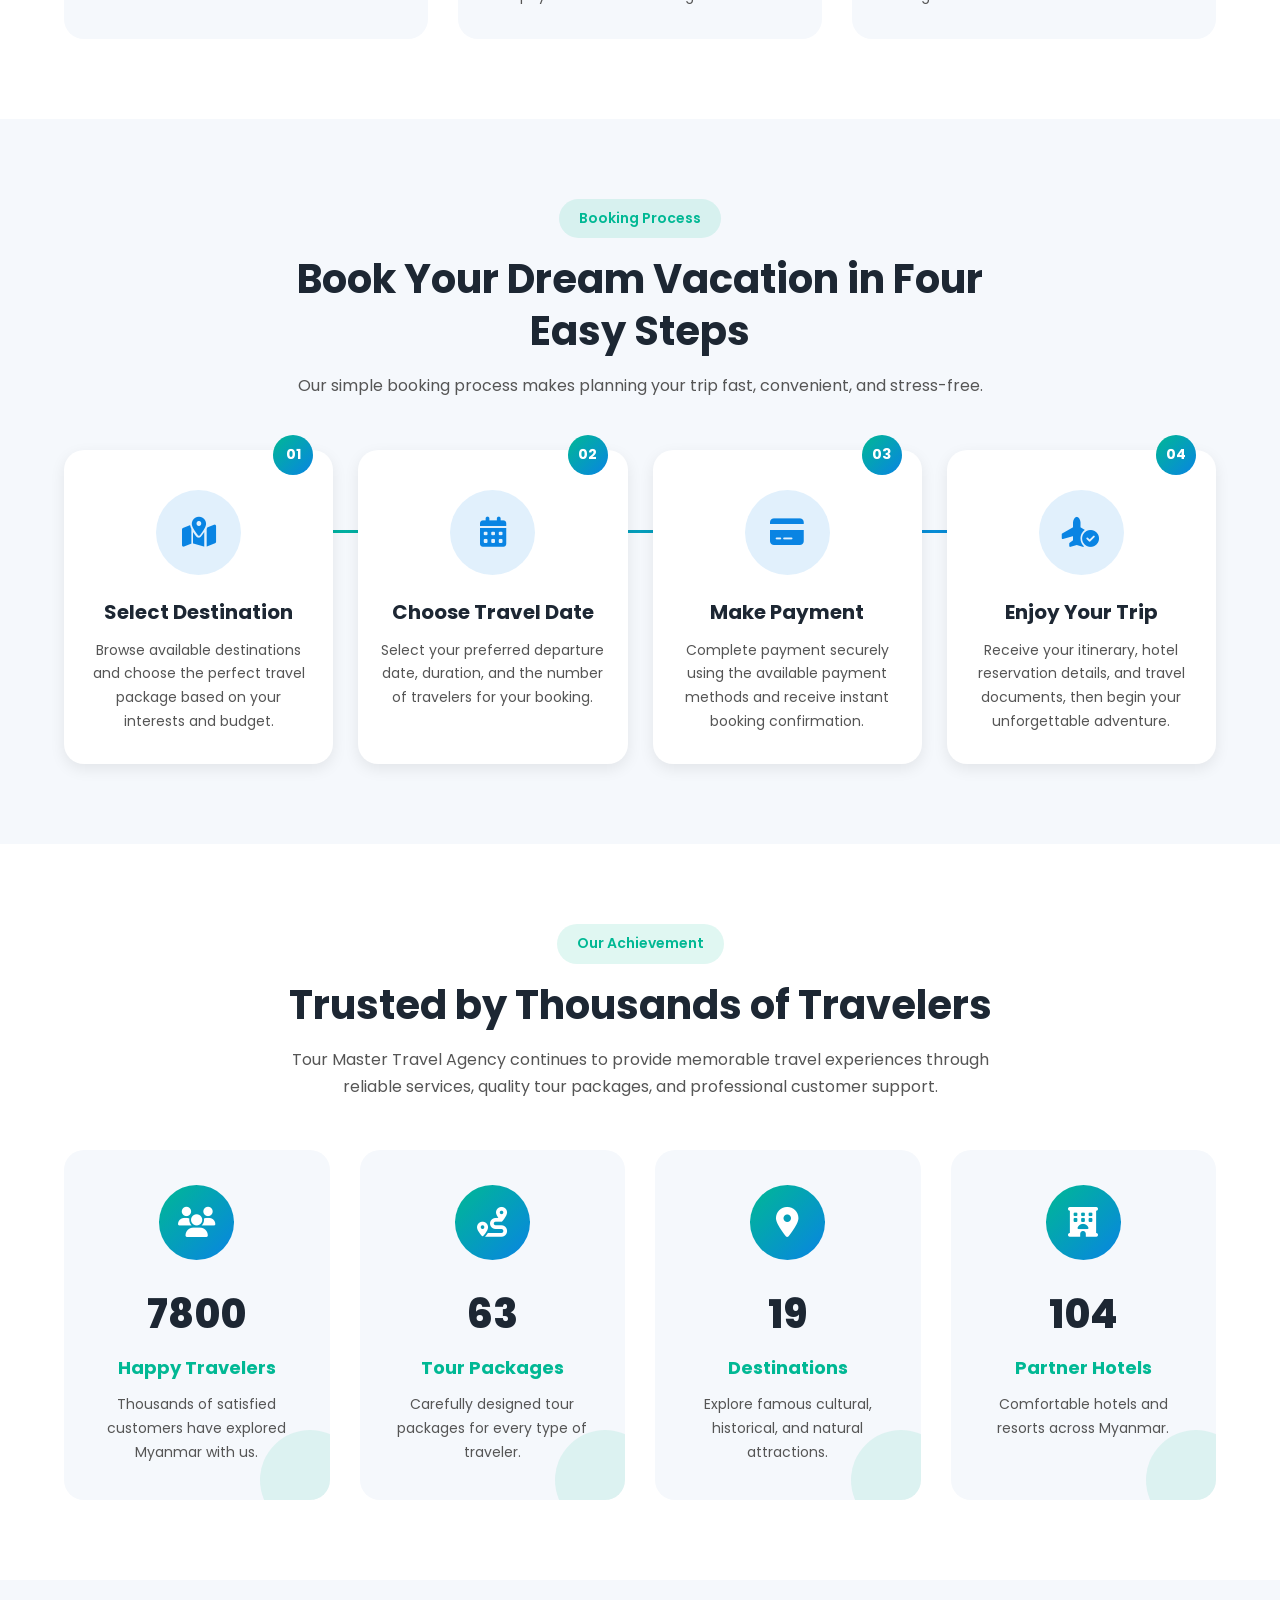
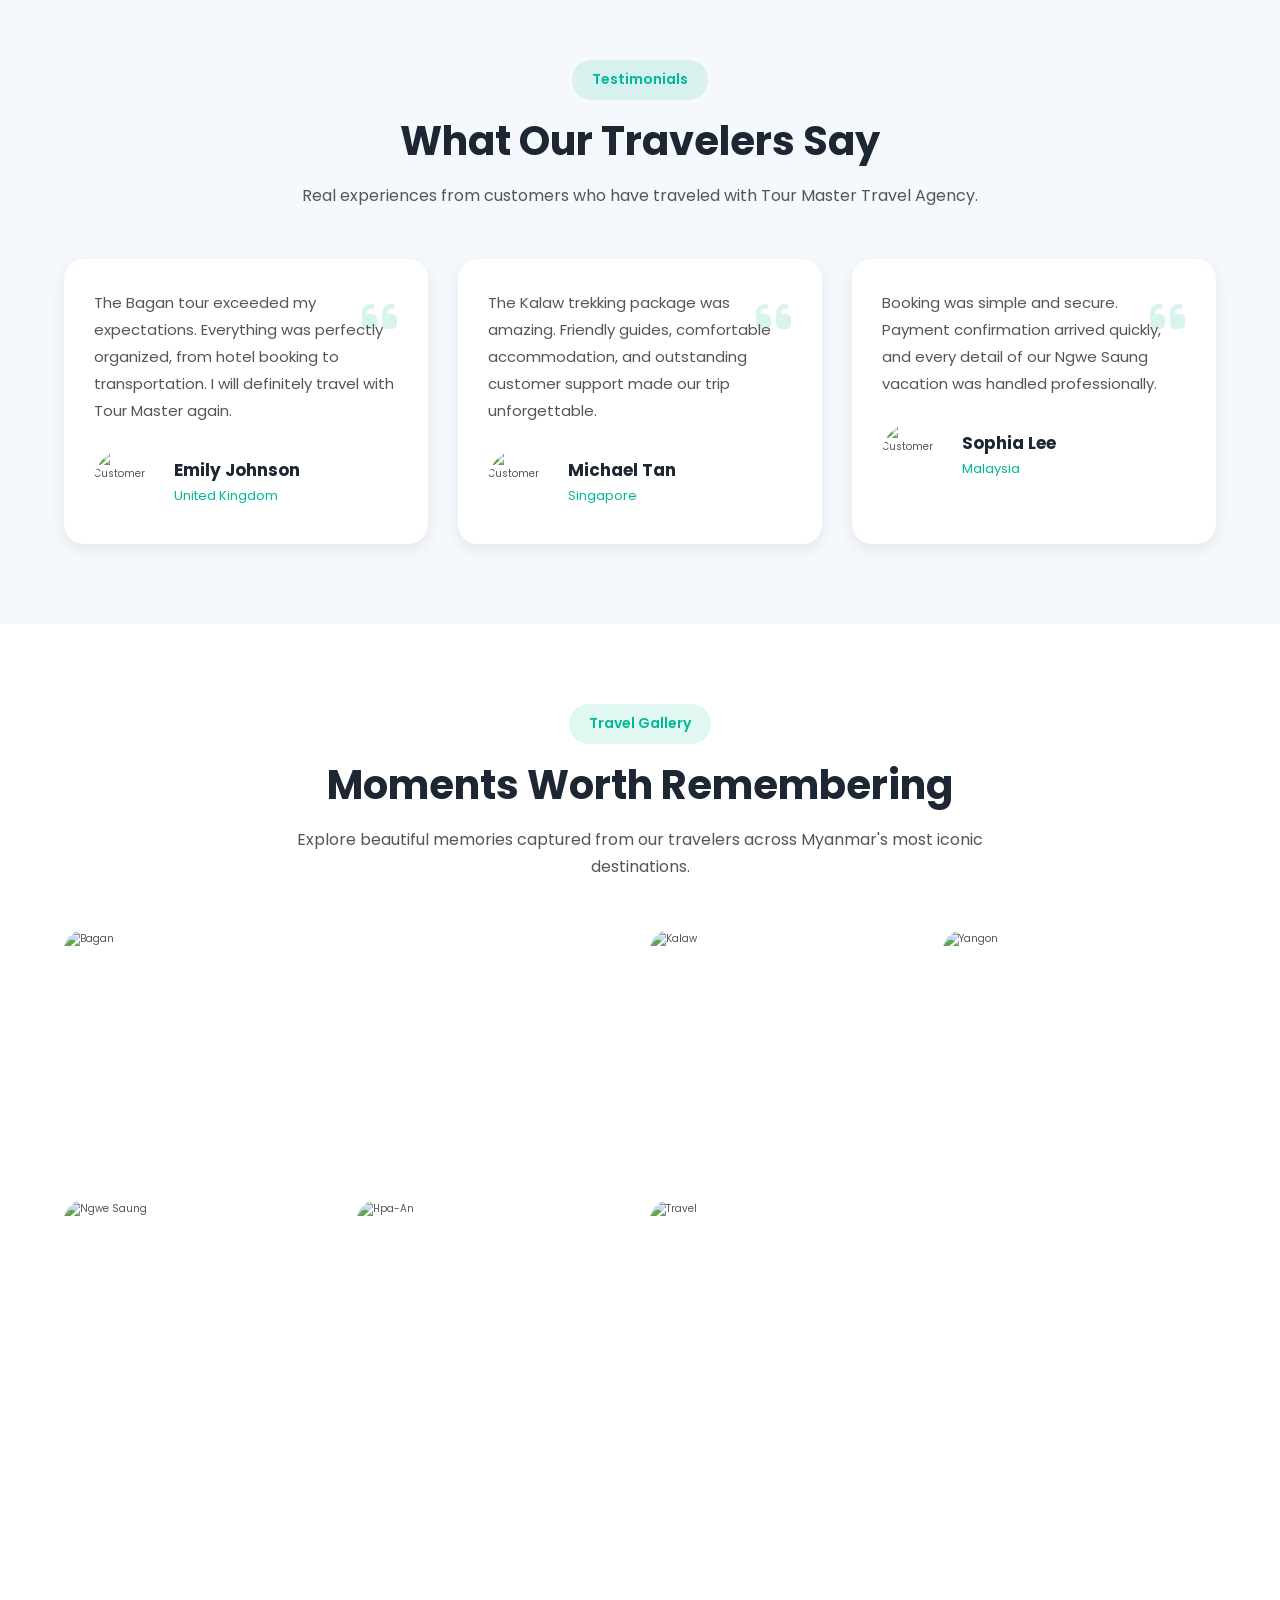
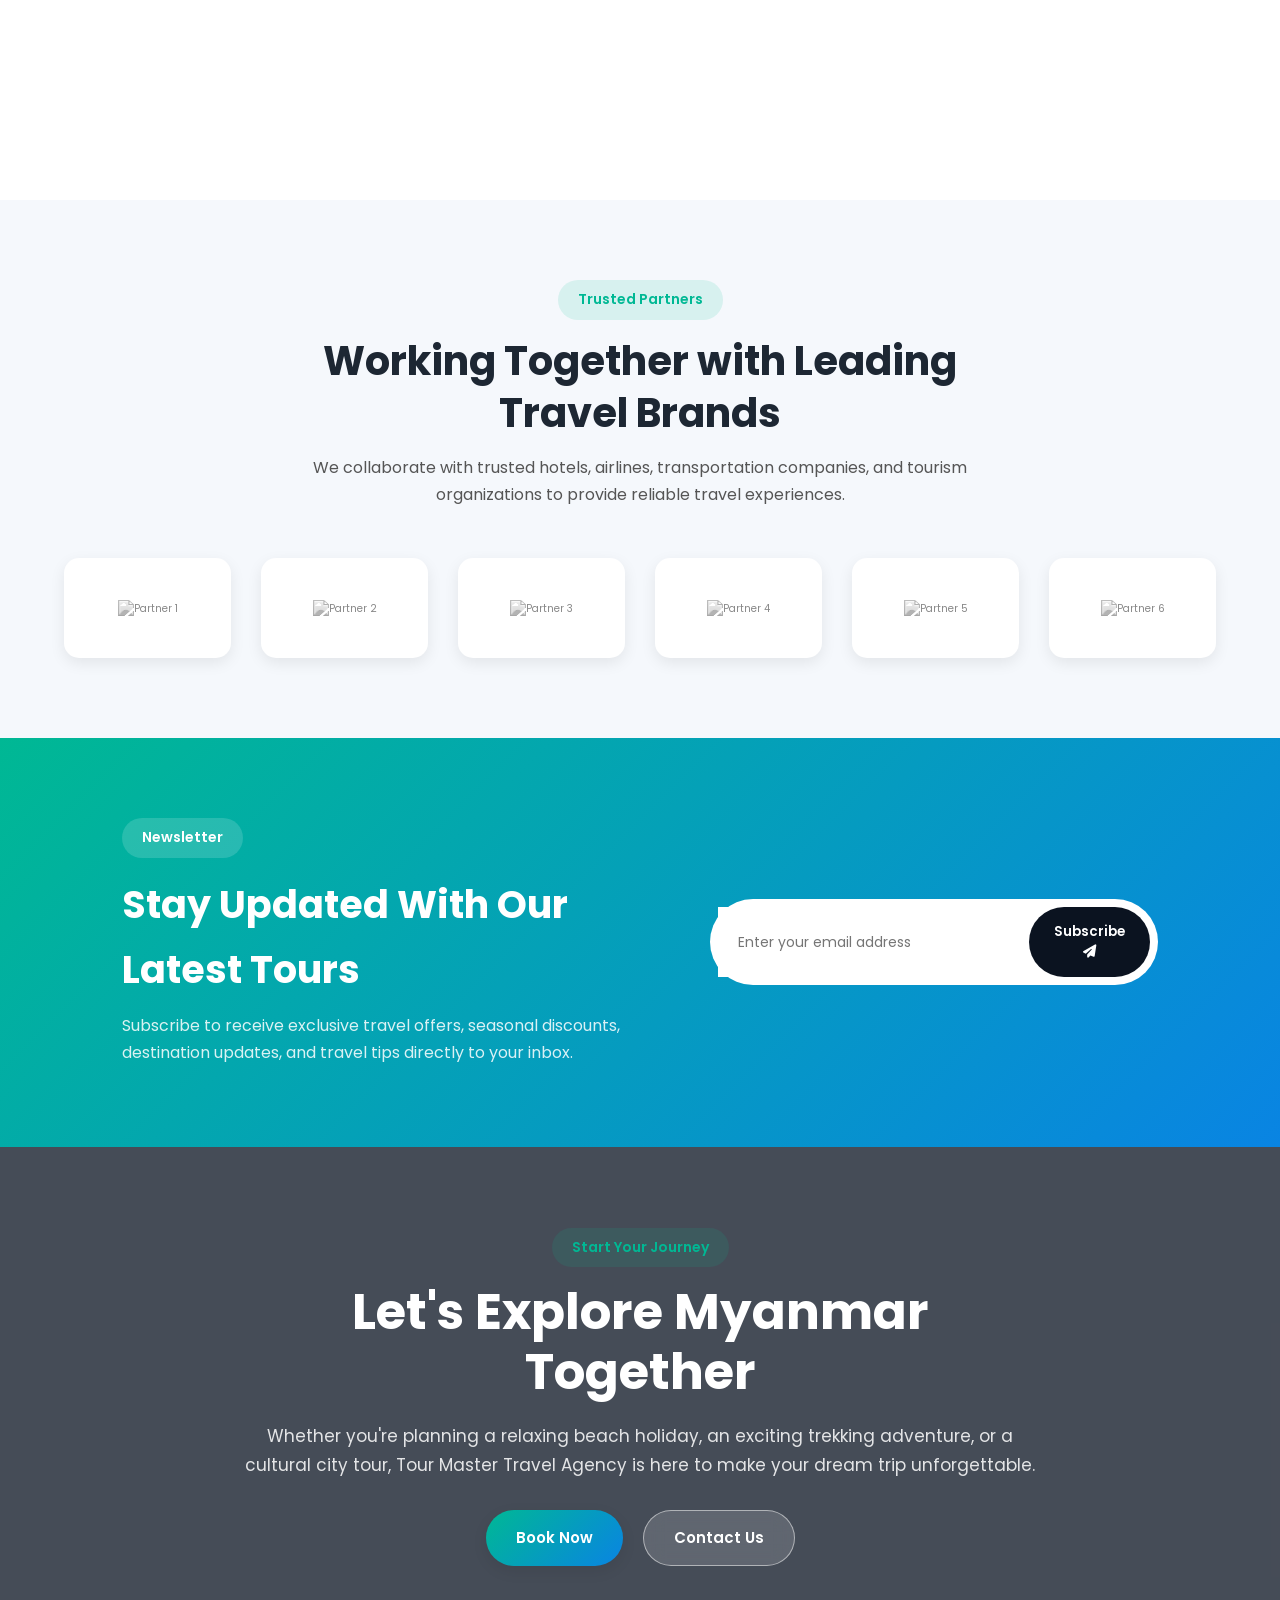
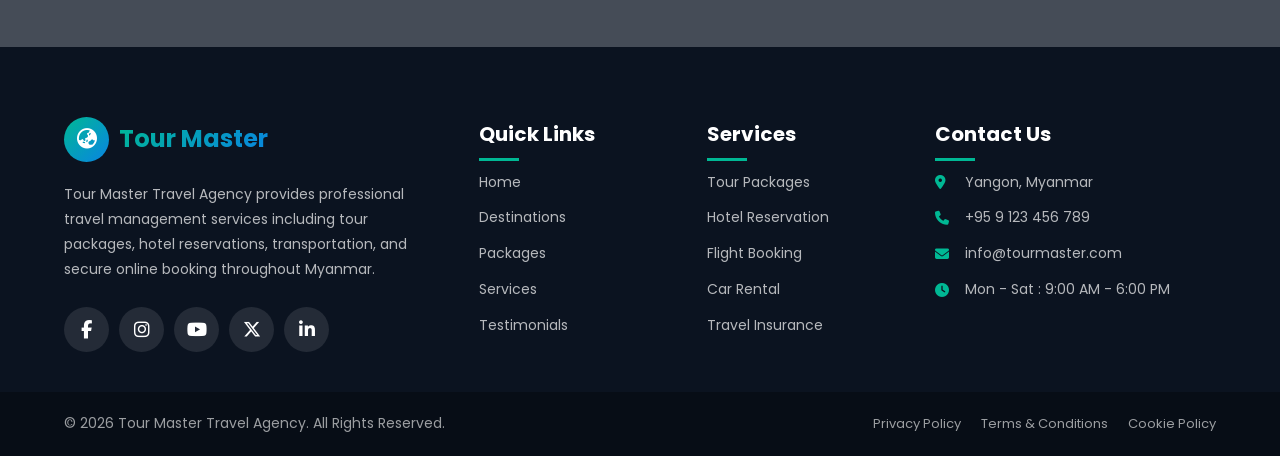
==== commit f80a4cb1: "delete blank space" ====
--- a/index.html
+++ b/index.html
@@ -1454,7 +1454,6 @@
 
 <!-- ==========================================================
                     END OF PART 1D
-
 NEXT:
 Part 1E
 ✔ Statistics Counter
@@ -1465,7 +1464,6 @@
 <!-- ==========================================================
                     COMPANY STATISTICS
 =========================================================== -->
-
 <section class="statistics section" id="statistics">
 
     <div class="section-header">
